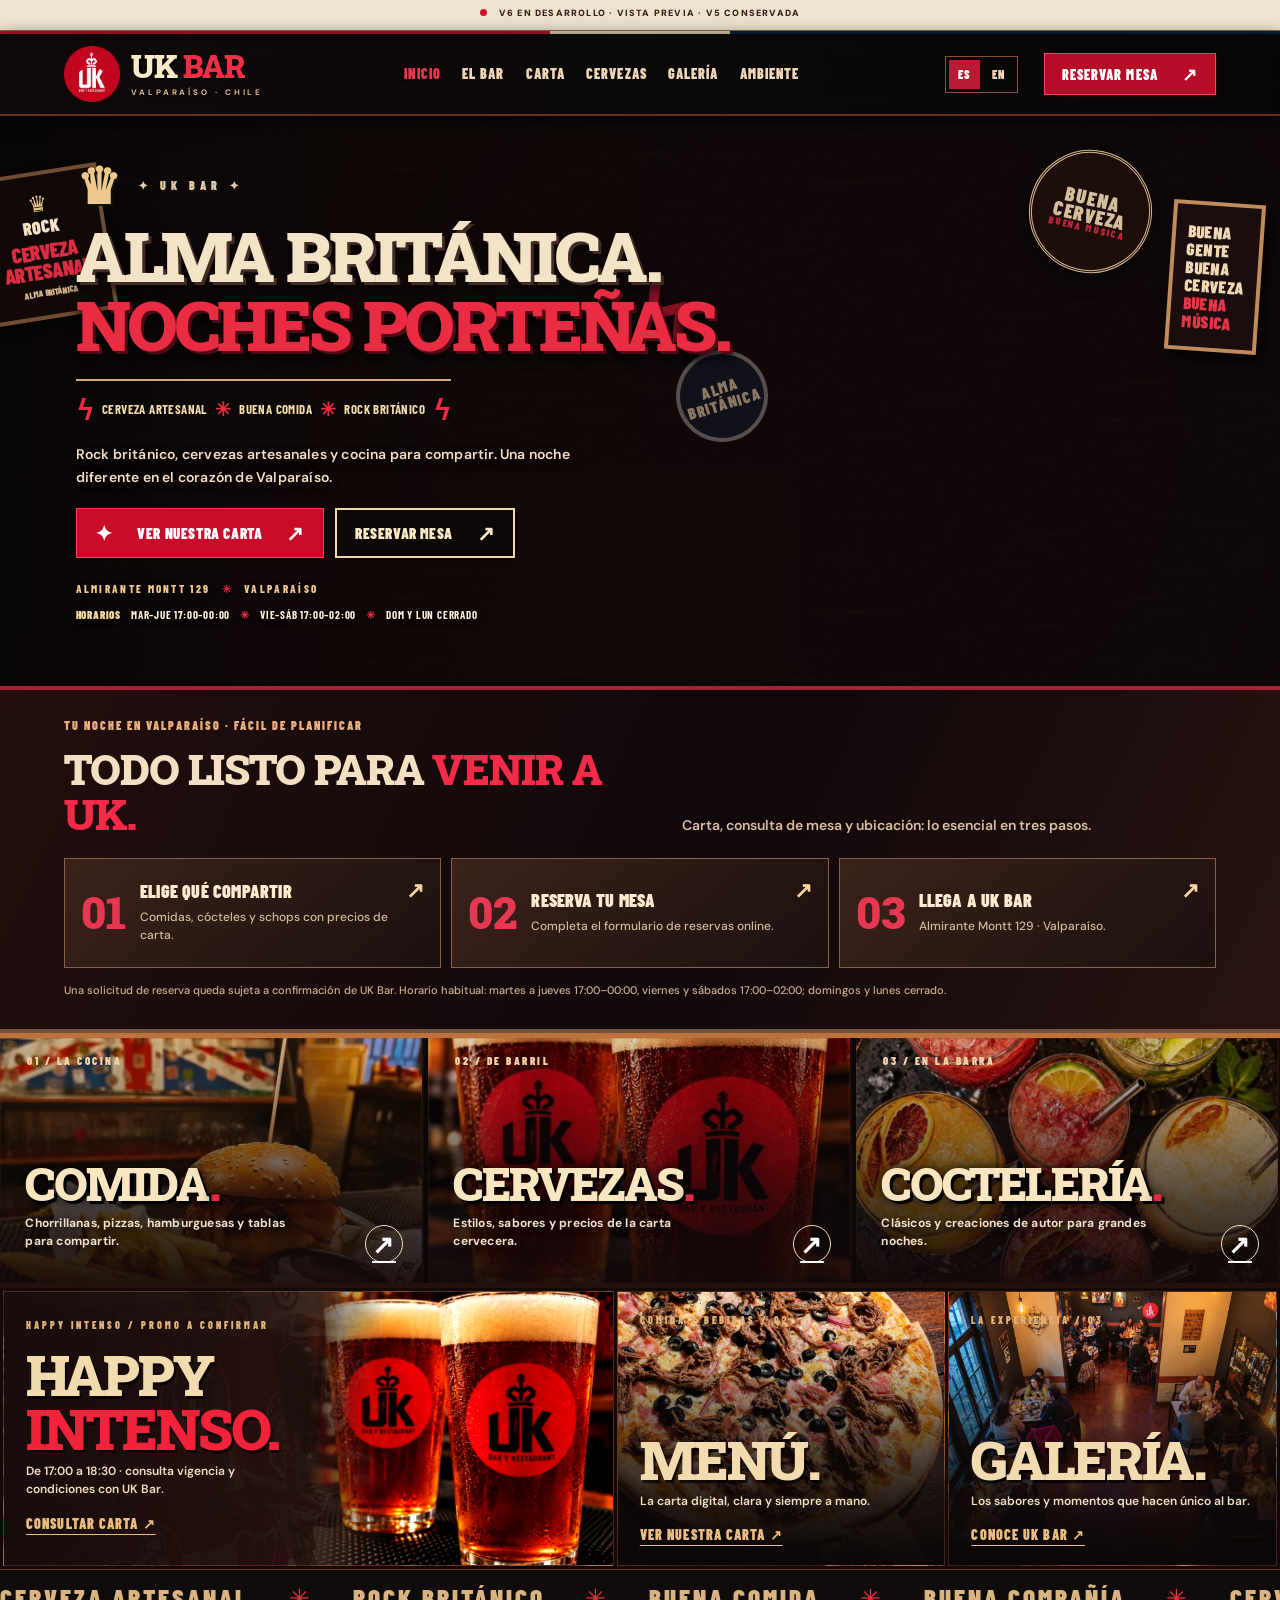
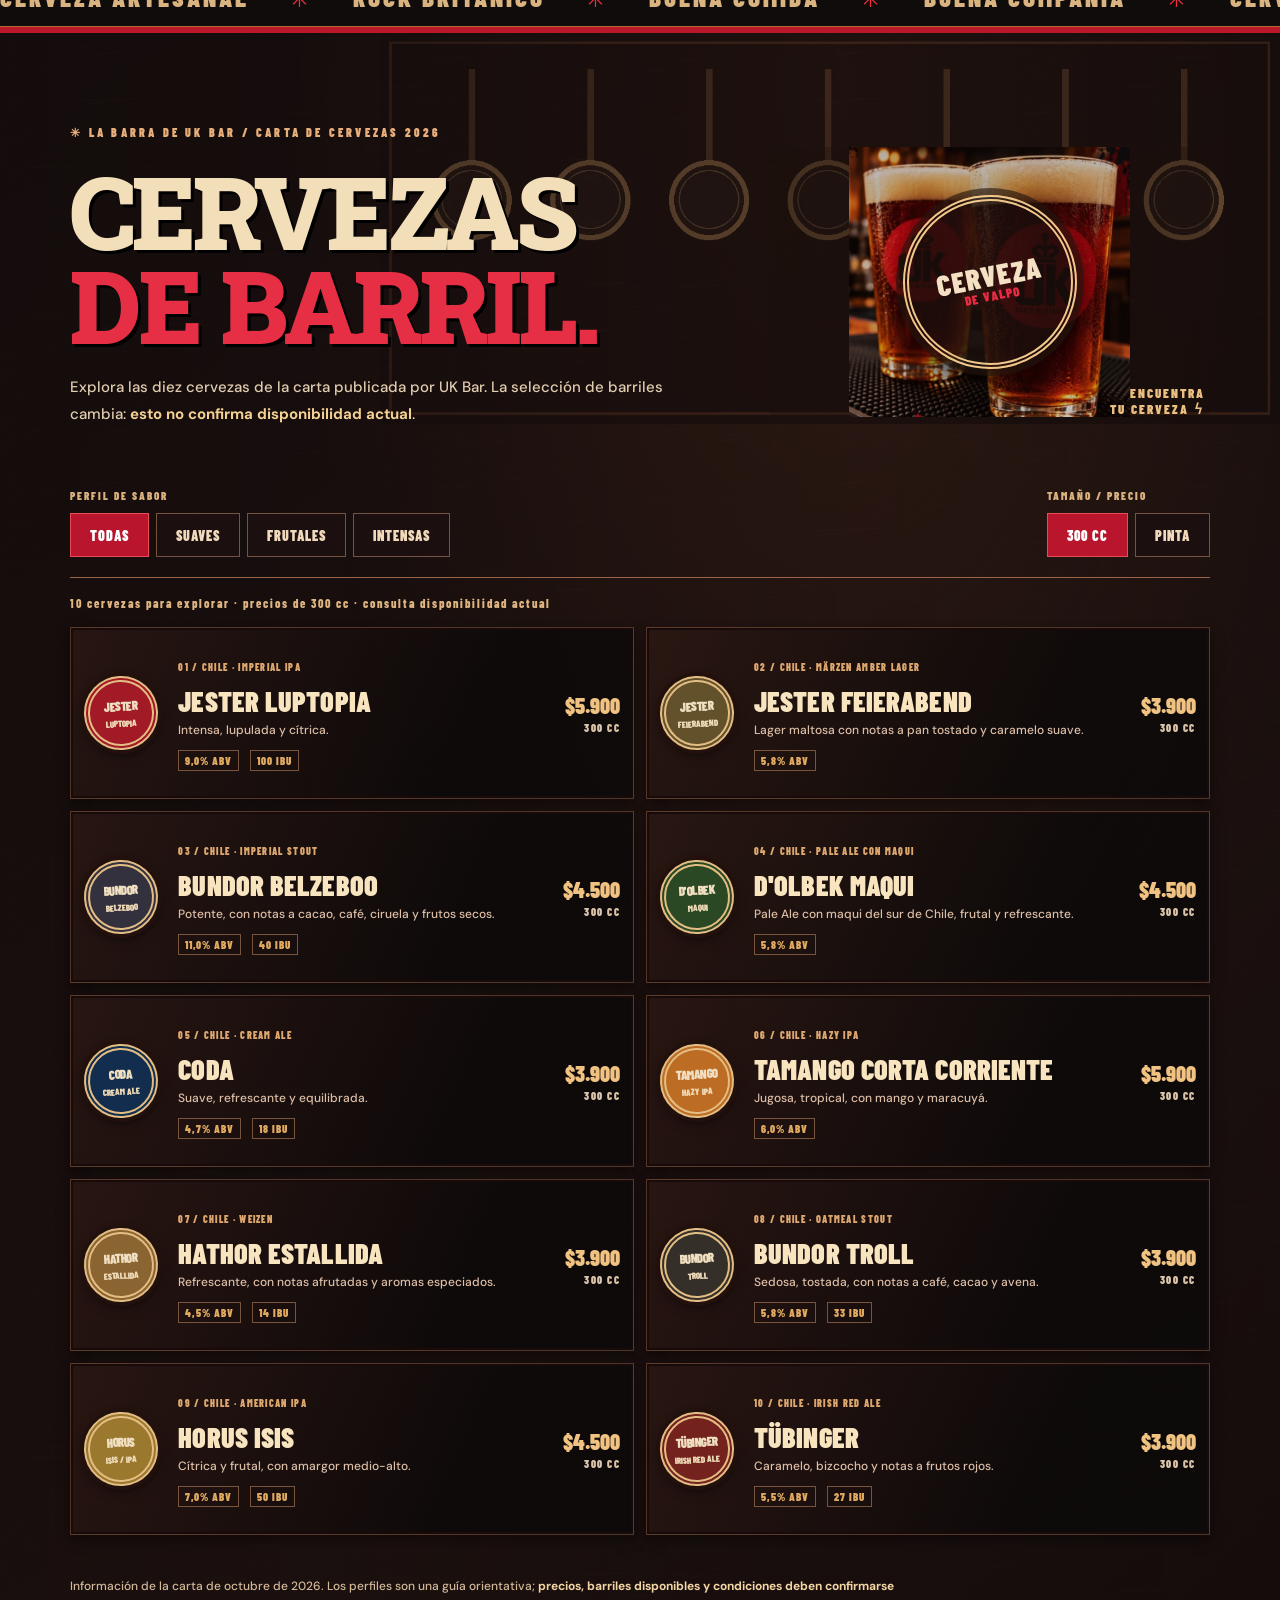
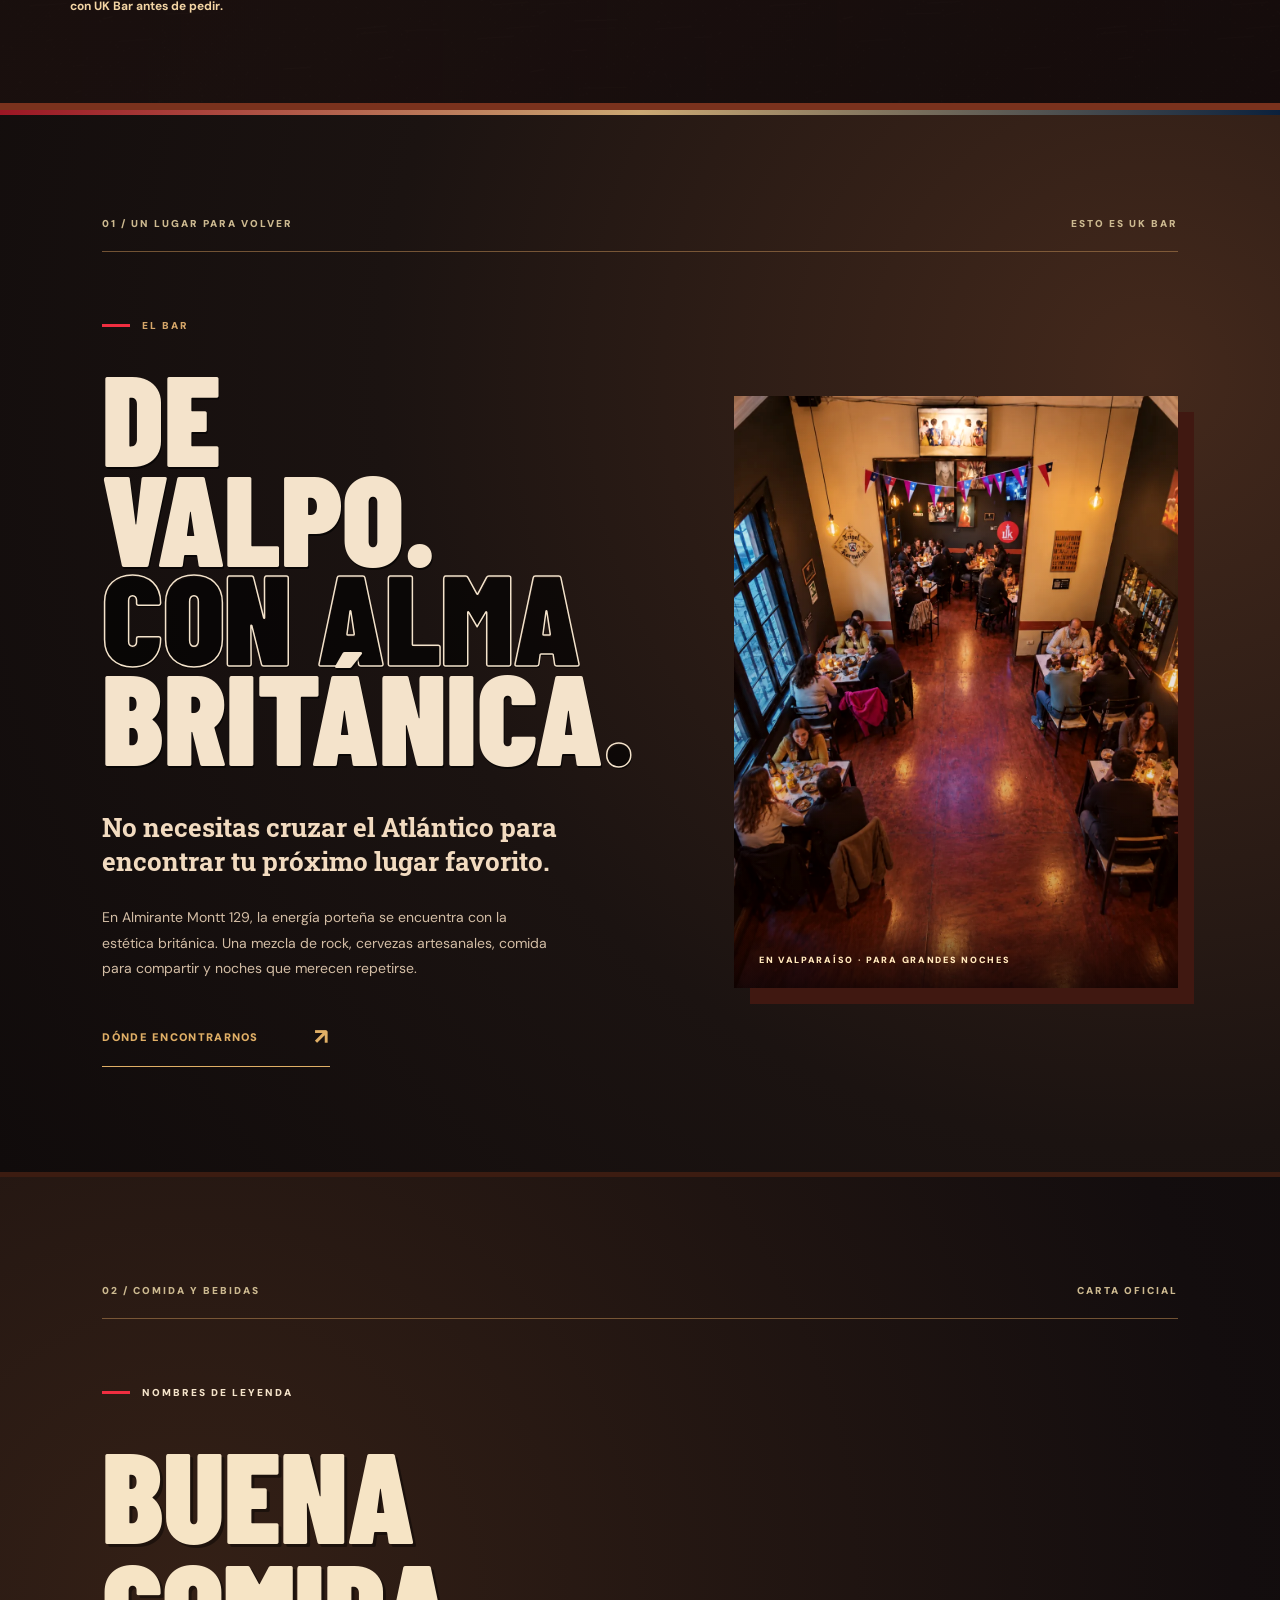
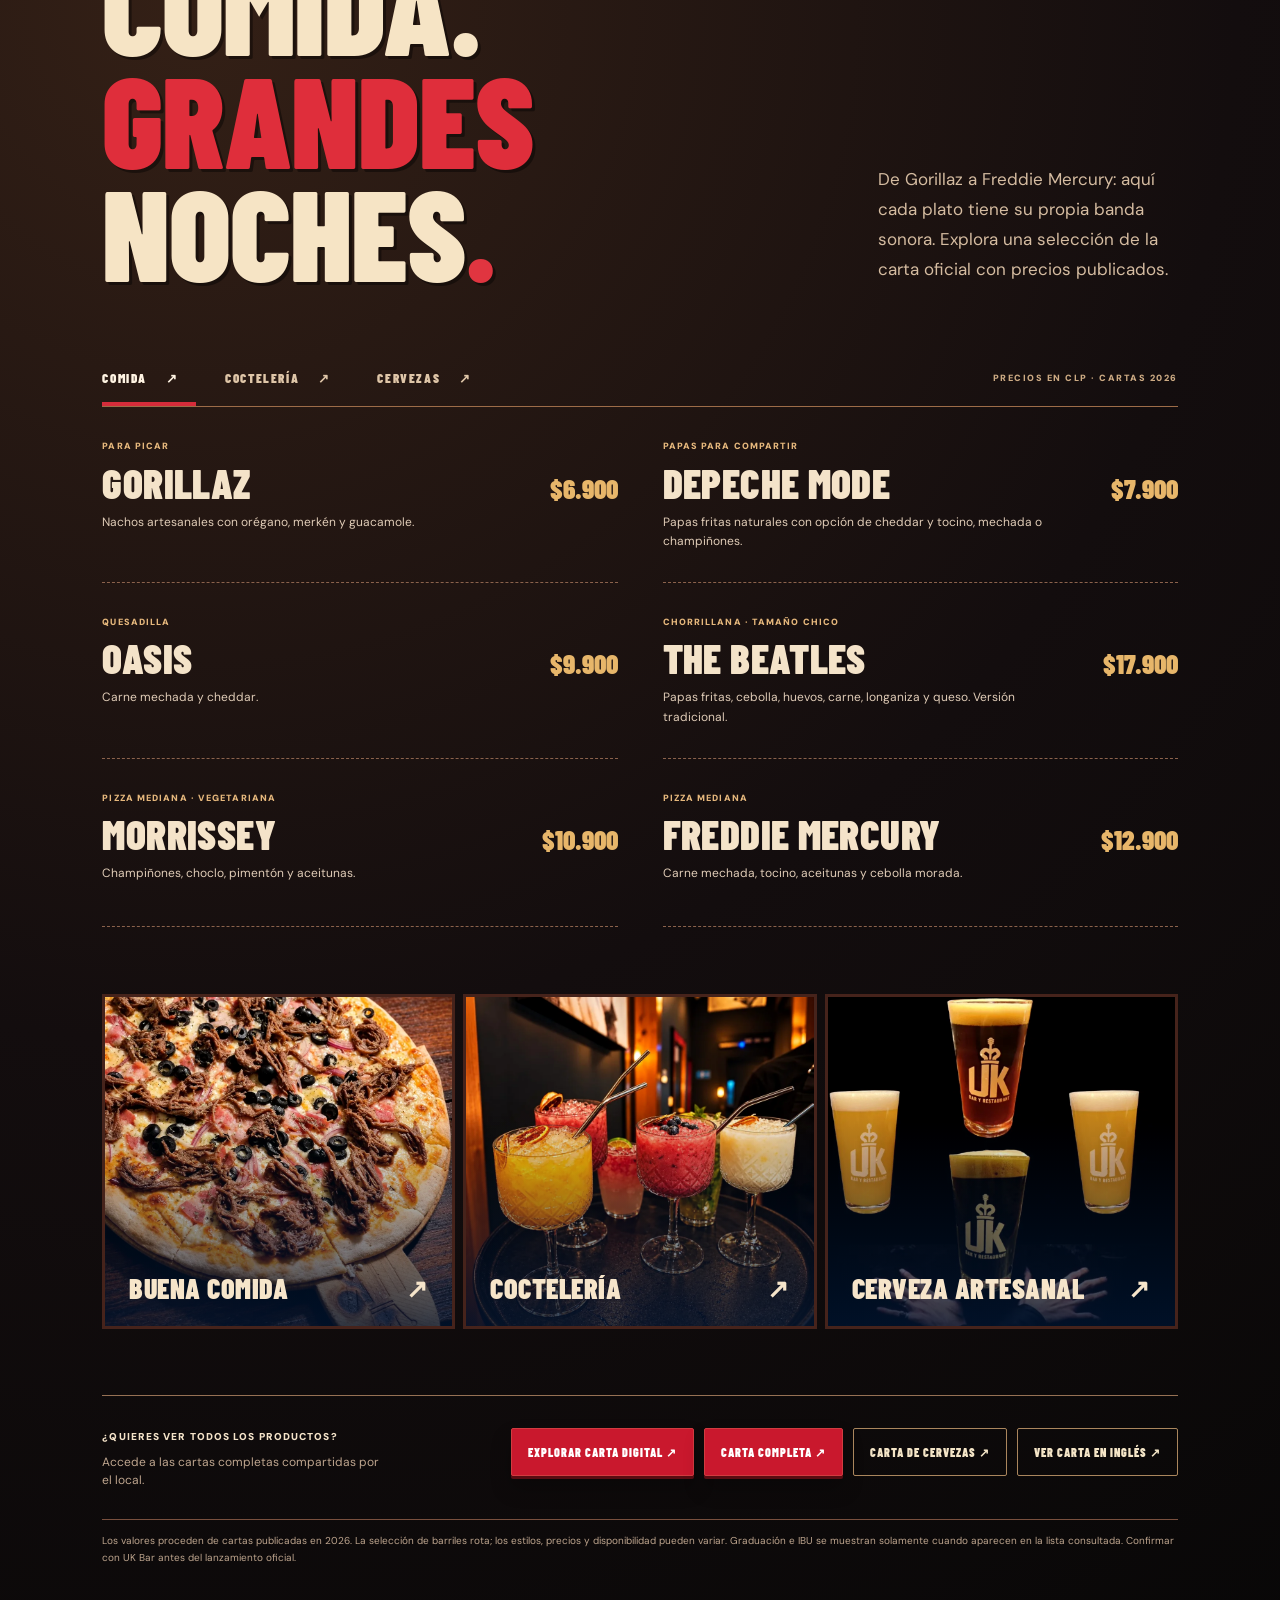
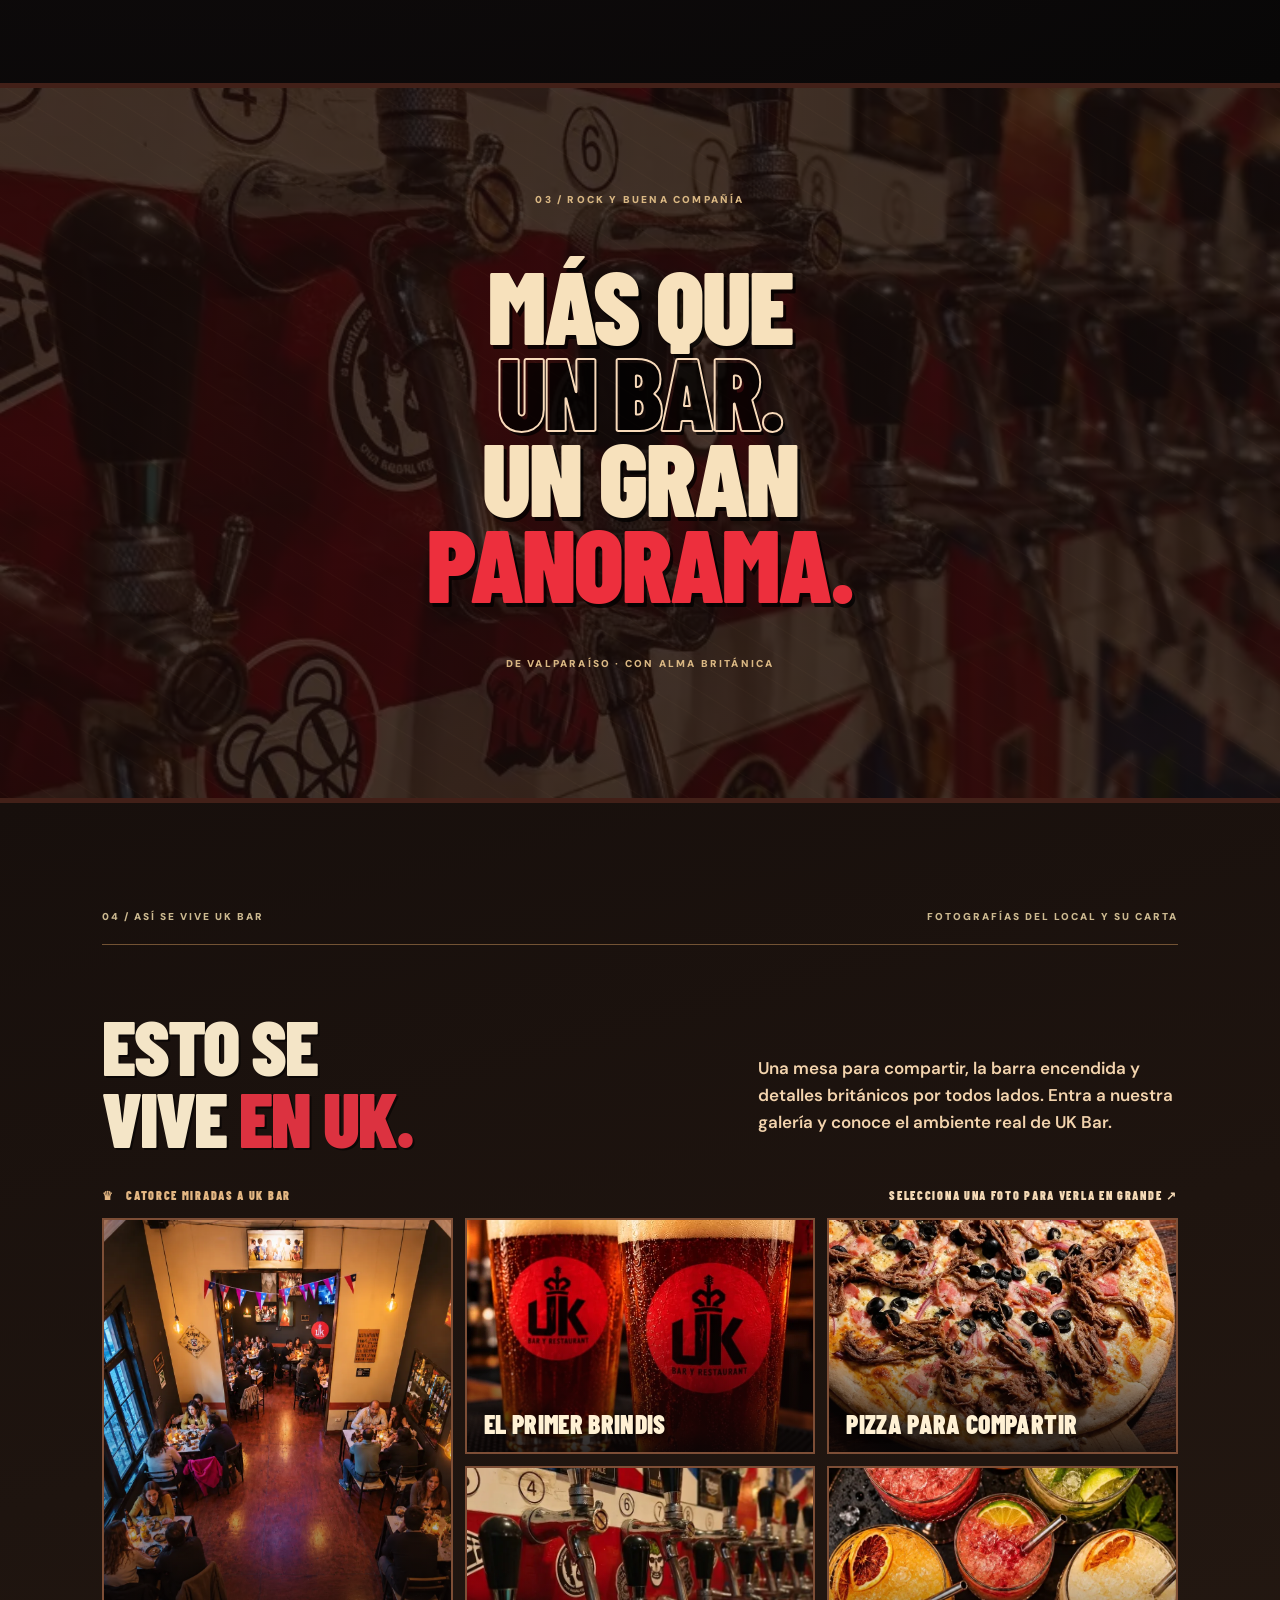
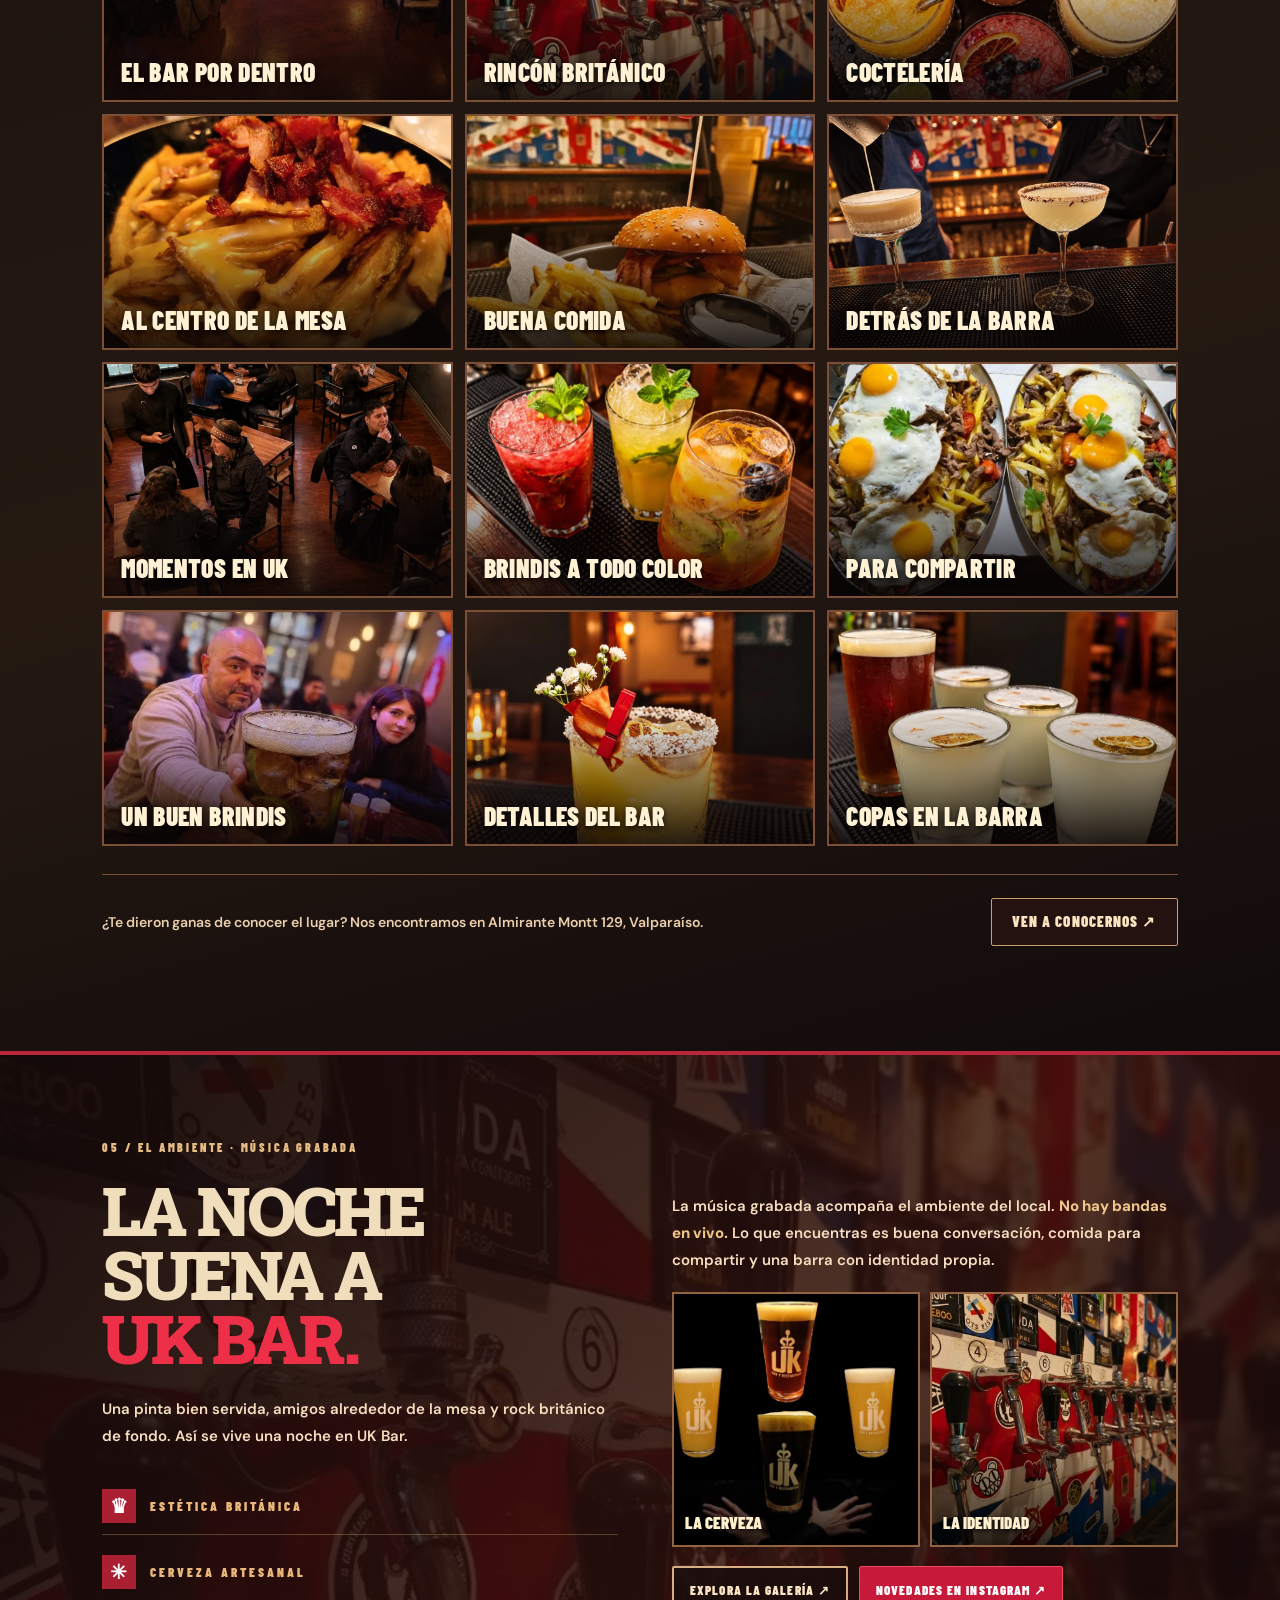
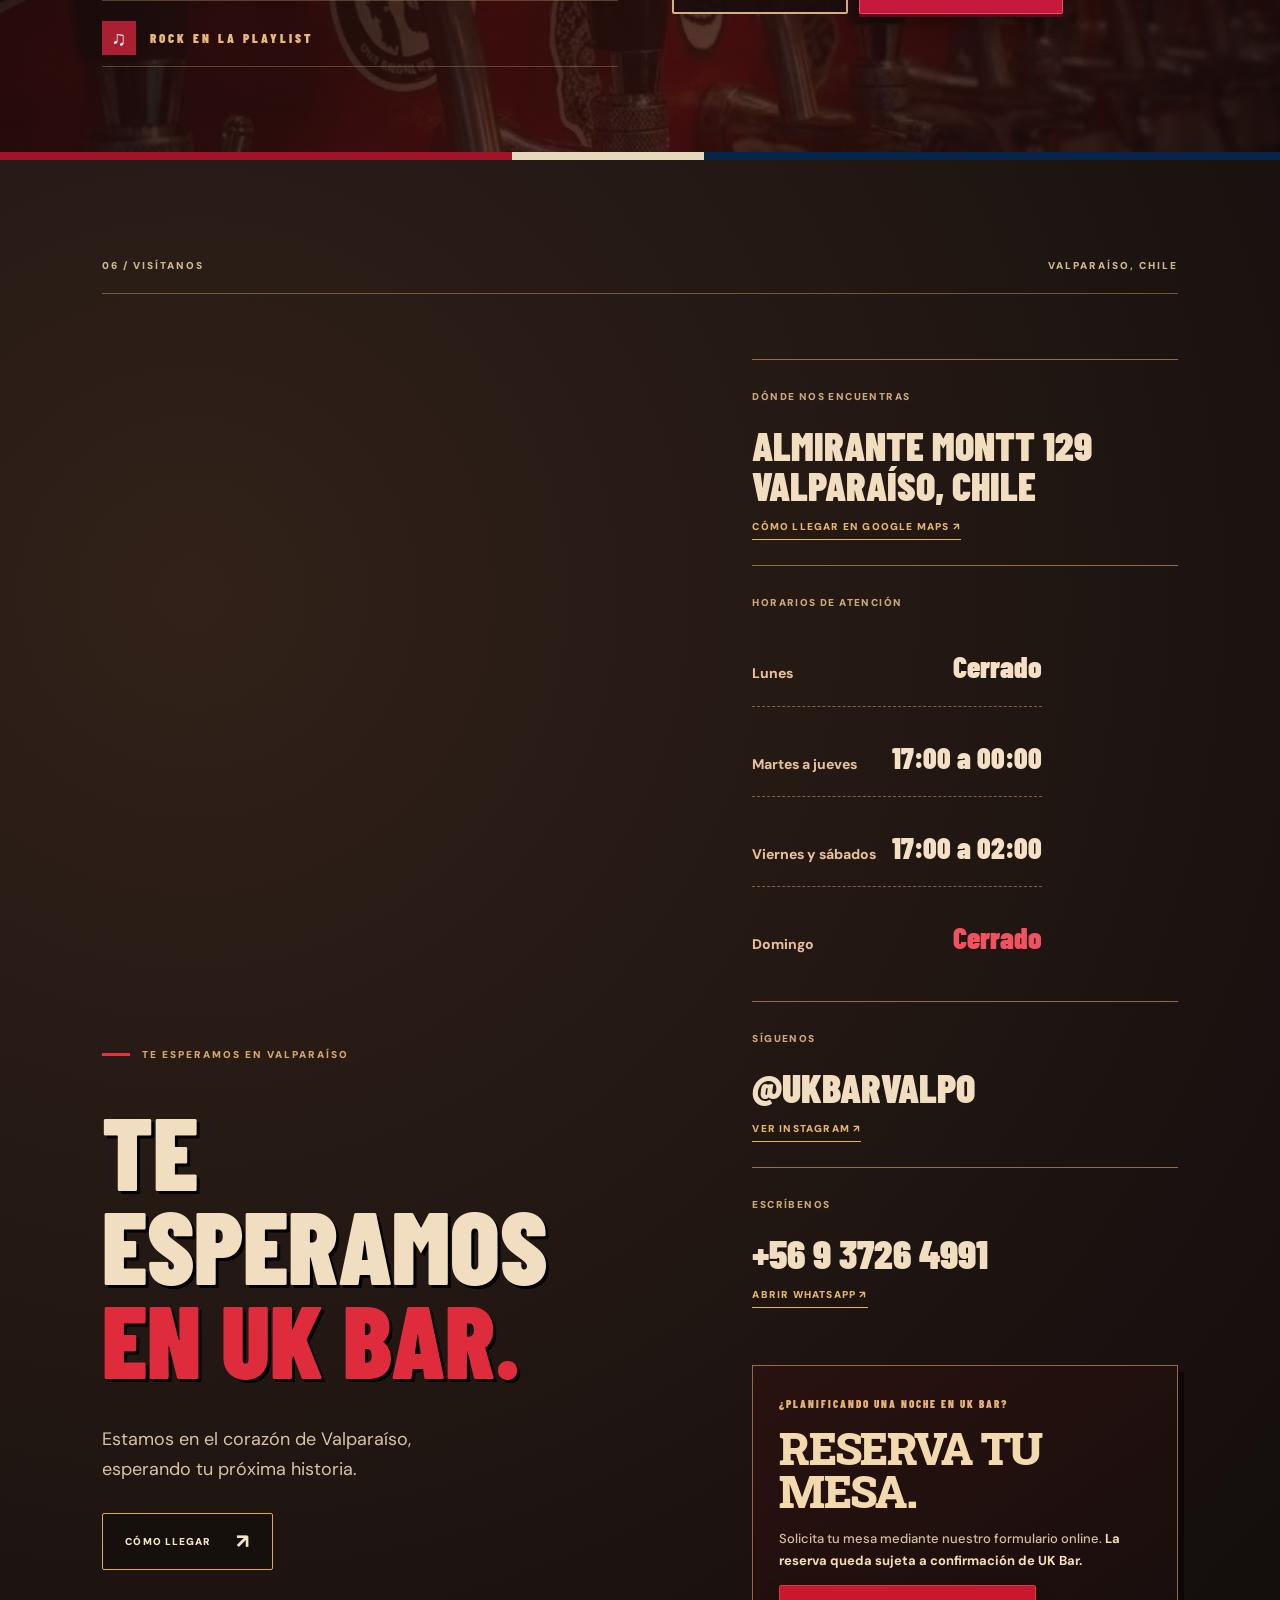
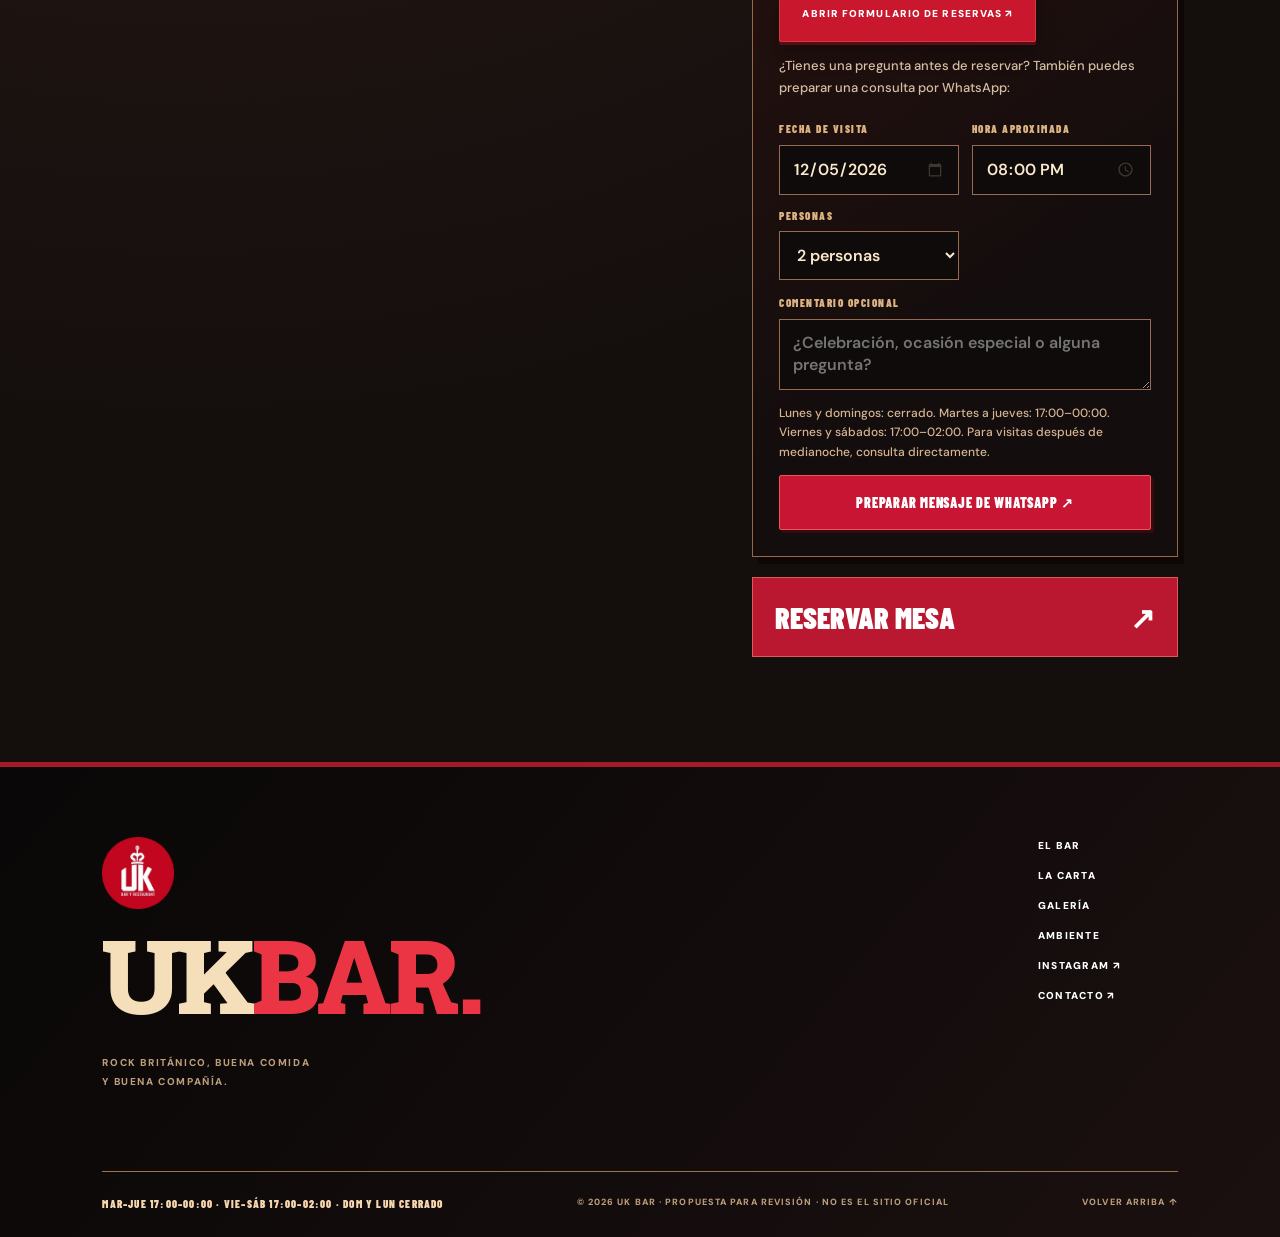
==== index.html @ 5ebed77d "Show all 10 beers from UK Bar official menu in ES and EN" ====
<!doctype html>
<html lang="es-CL">
<head>
  <meta charset="utf-8">
  <meta name="viewport" content="width=device-width,initial-scale=1">
  <meta name="theme-color" content="#120a0a">
  <meta name="robots" content="noindex,nofollow">
  <meta name="description" content="Descubre UK Bar Valparaíso. Cervezas artesanales, coctelería, pizzas y chorrillanas en Almirante Montt 129. Propuesta de nueva web para revisión.">
  <meta property="og:type" content="website">
  <link rel="canonical" href="https://loncodev.github.io/ukbar-preview-v6/">
  <link rel="alternate" hreflang="es-CL" href="https://loncodev.github.io/ukbar-preview-v6/">
  <link rel="alternate" hreflang="en" href="https://loncodev.github.io/ukbar-preview-v6/en/">
  <link rel="alternate" hreflang="x-default" href="https://loncodev.github.io/ukbar-preview-v6/">
  <meta name="color-scheme" content="dark light">
  <meta property="og:title" content="UK Bar · Alma británica, noches porteñas">
  <meta property="og:description" content="Propuesta de nueva experiencia digital para UK Bar, Valparaíso.">
  <meta property="og:image" content="https://loncodev.github.io/ukbar-preview-v6/assets/og-v6.jpg">
  <meta property="og:image:width" content="1200">
  <meta property="og:image:height" content="630">
  <meta name="twitter:card" content="summary_large_image">
  <title>UK Bar — Alma británica, noches porteñas | V6</title>
  <link rel="icon" href="assets/favicon.png" type="image/png">
  <link rel="preconnect" href="https://fonts.googleapis.com">
  <link rel="preconnect" href="https://fonts.gstatic.com" crossorigin>
  <link href="https://fonts.googleapis.com/css2?family=Barlow+Condensed:wght@500;600;700;800;900&family=DM+Sans:wght@400;500;600;700&family=Roboto+Slab:wght@500;600;700;800;900&display=swap" rel="stylesheet" media="print" onload="this.media=&quot;all&quot;"><noscript><link href="https://fonts.googleapis.com/css2?family=Barlow+Condensed:wght@500;600;700;800;900&family=DM+Sans:wght@400;500;600;700&family=Roboto+Slab:wght@500;600;700;800;900&display=swap" rel="stylesheet"></noscript>
  <link rel="preload" href="assets/hero-v6-mobile.webp" as="image" type="image/webp" media="(max-width: 620px)" fetchpriority="high">
  <link rel="preload" href="assets/hero-v6.webp" as="image" type="image/webp" media="(min-width: 621px)" fetchpriority="high">
  <link rel="stylesheet" href="ukbar.min.css?v=beer10oct2026">
  <script src="ukbar.min.js?v=gallery8" defer></script>
  <script type="application/ld+json" id="business-data">{
    "@context":"https://schema.org",
    "@type":"Restaurant",
    "name":"UK Bar & Restaurant",
    "url":"https://loncodev.github.io/ukbar-preview-v6/",
    "image":"https://loncodev.github.io/ukbar-preview-v6/assets/og-v6.jpg",
    "description":"Bar y restaurante de Valparaíso con cerveza artesanal, chorrillanas, pizzas, hamburguesas y música ambiental.",
    "address":{"@type":"PostalAddress","streetAddress":"Almirante Montt 129","addressLocality":"Valparaíso","addressCountry":"CL"},
    "hasMenu":"https://loncodev.github.io/ukbar-preview-v6/carta/",
    "sameAs":["https://www.instagram.com/ukbarvalpo/"],
    "openingHoursSpecification":[
      {"@type":"OpeningHoursSpecification","dayOfWeek":["Tuesday","Wednesday","Thursday"],"opens":"17:00","closes":"00:00"},
      {"@type":"OpeningHoursSpecification","dayOfWeek":["Friday","Saturday"],"opens":"17:00","closes":"02:00"}
    ]
  }</script>
</head>
<body>
  <a class="skip" href="#main">Saltar al contenido</a>
  <div class="proposal-banner"><span class="proposal-dot"></span> V6 EN DESARROLLO · VISTA PREVIA · V5 CONSERVADA</div>
  <div class="brand-stripe" aria-hidden="true"><span></span><span></span><span></span></div>
  <header class="site-header">
    <a class="brand" href="#inicio">
      <img src="assets/logo-ukbar.webp" width="58" height="58" alt="" />
      <span class="brand-wordmark">UK <em>BAR</em><small>VALPARAÍSO · CHILE</small></span>
    </a>
    <nav class="navigation" aria-label="Navegación principal">
      <a href="#inicio">INICIO</a>
      <a href="#elbar">EL BAR</a>
      <a href="carta/">CARTA</a>
      <a href="#tapwall">CERVEZAS</a>
      <a href="#galeria">GALERÍA</a>
      <a href="#ambiente">AMBIENTE</a>
    </nav>
    <nav class="language-nav" aria-label="Idioma"><span aria-current="page" lang="es">ES</span><a href="en/" hreflang="en" lang="en" aria-label="EN — View site in English">EN</a></nav>
    <a class="button button-small button-red header-action" href="https://docs.google.com/forms/d/e/1FAIpQLSf3SAMyted1qxLxRD5GVT5lrSHHYBTZ5Grac81x-aX2-lOyBA/viewform" target="_blank" rel="noopener noreferrer">RESERVAR MESA <span aria-hidden="true">↗</span></a>
    <button class="menu-toggle" aria-label="Abrir menú" aria-controls="mobile-menu" aria-expanded="false" type="button"><span></span><span></span><span></span></button>
  </header>
  <nav class="mobile-menu" id="mobile-menu" aria-label="Navegación móvil" hidden>
    <a href="#inicio">INICIO</a><a href="#elbar">EL BAR</a><a href="carta/">CARTA</a><a href="#tapwall">CERVEZAS</a><a href="#galeria">GALERÍA</a><a href="#ambiente">AMBIENTE</a><a href="#visitanos">VISÍTANOS</a>
    <a href="https://docs.google.com/forms/d/e/1FAIpQLSf3SAMyted1qxLxRD5GVT5lrSHHYBTZ5Grac81x-aX2-lOyBA/viewform" target="_blank" rel="noopener noreferrer">RESERVAR MESA ↗</a>
    <a href="en/" hreflang="en" lang="en">ENGLISH VERSION / EN ↗</a>
  </nav>

  <main id="main">
    <section class="hero pub-hero v5-hero v6-hero" id="inicio" aria-labelledby="hero-title">
      <picture class="v6-hero-picture"><source media="(max-width: 620px)" type="image/webp" srcset="assets/hero-v6-mobile.webp"><img class="v6-hero-bg" src="assets/hero-v6.webp" width="1680" height="840" alt="" decoding="async" fetchpriority="high"></picture>
      <div class="v6-halftone" aria-hidden="true"></div>
      <div class="v6-pub-poster v6-poster-left" aria-hidden="true"><span>ROCK</span><b>CERVEZA<br>ARTESANAL</b><i>ALMA BRITÁNICA</i></div>
      <div class="v6-hero-content">
        <div class="v6-crown" aria-hidden="true">♛<span>✦ UK BAR ✦</span></div>
        <h1 id="hero-title"><span class="v6-cream">ALMA BRITÁNICA.</span><span class="v6-red">NOCHES PORTEÑAS.</span></h1>
        <div class="v6-energy-line"><span aria-hidden="true">ϟ</span><strong>CERVEZA ARTESANAL</strong><b>✳</b><strong>BUENA COMIDA</strong><b>✳</b><strong>ROCK BRITÁNICO</strong><span aria-hidden="true">ϟ</span></div>
        <p class="v6-intro">Rock británico, cervezas artesanales y cocina para compartir. Una noche diferente en el corazón de Valparaíso.</p>
        <div class="hero-actions">
          <a class="button button-red" href="carta/"><span aria-hidden="true">✦</span> VER NUESTRA CARTA <span aria-hidden="true">↗</span></a>
          <a class="button pub-outline" href="https://docs.google.com/forms/d/e/1FAIpQLSf3SAMyted1qxLxRD5GVT5lrSHHYBTZ5Grac81x-aX2-lOyBA/viewform" target="_blank" rel="noopener noreferrer">RESERVAR MESA <span aria-hidden="true">↗</span></a>
        </div>
        <div class="v6-hero-location">ALMIRANTE MONTT 129 <span>✳</span> VALPARAÍSO</div>
        <div class="v6-hero-hours"><span>HORARIOS</span><strong>MAR–JUE 17:00–00:00</strong><b>✳</b><strong>VIE–SÁB 17:00–02:00</strong><b>✳</b><strong>DOM Y LUN CERRADO</strong></div>
      </div>
      <div class="v6-hero-art" aria-hidden="true">
        <div class="v6-art-stamp">BUENA<br>CERVEZA<br><small>BUENA MÚSICA</small></div>
        <div class="v6-roundel">ALMA<br>BRITÁNICA</div>
        <div class="v6-side-sign">BUENA<br>GENTE<br>BUENA<br>CERVEZA<br><em>BUENA<br>MÚSICA</em></div>
        <div class="v6-lightning">ϟ</div>
      </div>
    </section>
    <section class="uk-visit-steps" id="planifica" aria-labelledby="uk-visit-steps-title">
      <div class="uk-visit-steps-head"><span class="uk-visit-steps-eyebrow">TU NOCHE EN VALPARAÍSO · FÁCIL DE PLANIFICAR</span><h2 id="uk-visit-steps-title">TODO LISTO PARA <em>VENIR A UK.</em></h2><p>Carta, consulta de mesa y ubicación: lo esencial en tres pasos.</p></div>
      <div class="uk-visit-step-grid">
        <a class="uk-visit-step" href="carta/">
          <span class="uk-visit-step-no">01</span><span class="uk-visit-step-copy"><strong>ELIGE QUÉ COMPARTIR</strong><small>Comidas, cócteles y schops con precios de carta.</small></span><span class="uk-visit-step-arrow" aria-hidden="true">↗</span></a>
        <a class="uk-visit-step" href="https://docs.google.com/forms/d/e/1FAIpQLSf3SAMyted1qxLxRD5GVT5lrSHHYBTZ5Grac81x-aX2-lOyBA/viewform" target="_blank" rel="noopener noreferrer">
          <span class="uk-visit-step-no">02</span><span class="uk-visit-step-copy"><strong>RESERVA TU MESA</strong><small>Completa el formulario de reservas online.</small></span><span class="uk-visit-step-arrow" aria-hidden="true">↗</span></a>
        <a class="uk-visit-step" href="https://www.google.com/maps/search/?api=1&amp;query=UK+Bar+Almirante+Montt+129+Valparaiso" target="_blank" rel="noopener noreferrer">
          <span class="uk-visit-step-no">03</span><span class="uk-visit-step-copy"><strong>LLEGA A UK BAR</strong><small>Almirante Montt 129 · Valparaíso.</small></span><span class="uk-visit-step-arrow" aria-hidden="true">↗</span></a>
      </div>
      <p class="uk-visit-step-note">Una solicitud de reserva queda sujeta a confirmación de UK Bar. Horario habitual: martes a jueves 17:00–00:00, viernes y sábados 17:00–02:00; domingos y lunes cerrado.</p>
    </section>
    <section class="pub-features v5-features" aria-label="Explora UK Bar">
      <a class="pub-feature pub-feature-food" href="#carta" data-target-tab="comida"><span class="pub-feature-caption">01 / LA COCINA</span><h2>COMIDA<span>.</span></h2><p>Chorrillanas, pizzas, hamburguesas y tablas para compartir.</p><span class="pub-feature-link" aria-hidden="true">↗</span></a>
      <a class="pub-feature pub-feature-beer" href="#tapwall"><span class="pub-feature-caption">02 / DE BARRIL</span><h2>CERVEZAS<span>.</span></h2><p>Estilos, sabores y precios de la carta cervecera.</p><span class="pub-feature-link" aria-hidden="true">↗</span></a>
      <a class="pub-feature pub-feature-drinks" href="#carta" data-target-tab="cocteles"><span class="pub-feature-caption">03 / EN LA BARRA</span><h2>COCTELERÍA<span>.</span></h2><p>Clásicos y creaciones de autor para grandes noches.</p><span class="pub-feature-link" aria-hidden="true">↗</span></a>
    </section>
    <section class="v5-quick-links" aria-label="Novedades y enlaces principales">
      <a class="v5-quick v5-happy" href="#tapwall">
        <div><span class="v5-mini">HAPPY INTENSO / PROMO A CONFIRMAR</span><h2><span>HAPPY</span><br><em>INTENSO.</em></h2><p>De 17:00 a 18:30 · consulta vigencia y condiciones con UK Bar.</p><strong>CONSULTAR CARTA ↗</strong></div>
        <img src="assets/shops-pair.webp" width="660" height="635" alt="Dos schop en vasos con el logo original UK Bar" loading="lazy">
      </a>
      <a class="v5-quick v5-quick-menu" href="carta/"><span class="v5-mini">COMIDA Y BEBIDAS / 02</span><h2>MENÚ.</h2><p>La carta digital, clara y siempre a mano.</p><strong>VER NUESTRA CARTA ↗</strong></a>
      <a class="v5-quick v5-quick-gallery" href="#galeria"><span class="v5-mini">LA EXPERIENCIA / 03</span><h2>GALERÍA.</h2><p>Los sabores y momentos que hacen único al bar.</p><strong>CONOCE UK BAR ↗</strong></a>
    </section>
    <div class="marquee" aria-hidden="true">
      <div class="marquee-track" aria-hidden="true">CERVEZA ARTESANAL <b>✳</b> ROCK BRITÁNICO <b>✳</b> BUENA COMIDA <b>✳</b> BUENA COMPAÑÍA <b>✳</b> CERVEZA ARTESANAL <b>✳</b> ROCK BRITÁNICO <b>✳</b> BUENA COMIDA <b>✳</b> BUENA COMPAÑÍA <b>✳</b></div>
    </div>

    <section id="tapwall" class="v6-taproom" aria-labelledby="tapwall-title">
      <div class="v6-taproom-head">
        <div><span class="v6-kicker">✳ LA BARRA DE UK BAR / CARTA DE CERVEZAS 2026</span>
          <h2 id="tapwall-title">CERVEZAS<br><em>DE BARRIL.</em></h2>
          <p>Explora las diez cervezas de la carta publicada por UK Bar. La selección de barriles cambia: <strong>esto no confirma disponibilidad actual</strong>.</p>
        </div>
        <div class="v6-taproom-visual" aria-hidden="true"><span class="v6-taproom-ring">CERVEZA<br><small>DE VALPO</small></span><span class="v6-taproom-small">ENCUENTRA<br>TU CERVEZA ϟ</span></div>
      </div>
      <div class="v6-taproom-controls">
        <div class="v6-control-group"><span id="v6-beer-profile-label">PERFIL DE SABOR</span>
          <div class="v6-control-options" role="group" aria-labelledby="v6-beer-profile-label">
            <button type="button" class="v6-filter is-selected" data-beer-filter="all" aria-pressed="true">TODAS</button>
            <button type="button" class="v6-filter" data-beer-filter="suave" aria-pressed="false">SUAVES</button>
            <button type="button" class="v6-filter" data-beer-filter="frutal" aria-pressed="false">FRUTALES</button>
            <button type="button" class="v6-filter" data-beer-filter="intensa" aria-pressed="false">INTENSAS</button>
          </div>
        </div>
        <div class="v6-control-group"><span id="v6-beer-size-label">TAMAÑO / PRECIO</span>
          <div class="v6-control-options v6-size-options" role="group" aria-labelledby="v6-beer-size-label">
            <button type="button" class="v6-size is-selected" data-beer-size="300" aria-pressed="true">300 CC</button>
            <button type="button" class="v6-size" data-beer-size="pint" aria-pressed="false">PINTA</button>
          </div>
        </div>
      </div>
      <p id="v6-beer-status" class="v6-beer-status" aria-live="polite" aria-atomic="true">10 cervezas para explorar · precios de 300 cc</p>
      <div class="v6-tap-list">
        <article class="v6-tap" data-profile="intensa" data-price-300="5900" data-price-pint="6900">
          <div class="v6-tap-badge v6-badge-jester" aria-hidden="true"><span>JESTER</span><small>LUPTOPIA</small></div>
          <div class="v6-tap-meta"><span>01 / CHILE · IMPERIAL IPA</span><h3>JESTER LUPTOPIA</h3><p>Intensa, lupulada y cítrica.</p><div class="v6-tap-figures"><span>9,0% ABV</span><span>100 IBU</span></div></div>
          <div class="v6-tap-price"><strong class="v6-tap-amount">$5.900</strong><small class="v6-tap-volume">300 CC</small></div>
        </article>
        <article class="v6-tap" data-profile="suave" data-price-300="3900" data-price-pint="4900">
          <div class="v6-tap-badge v6-badge-feierabend" aria-hidden="true"><span>JESTER</span><small>FEIERABEND</small></div>
          <div class="v6-tap-meta"><span>02 / CHILE · MÄRZEN AMBER LAGER</span><h3>JESTER FEIERABEND</h3><p>Lager maltosa con notas a pan tostado y caramelo suave.</p><div class="v6-tap-figures"><span>5,8% ABV</span></div></div>
          <div class="v6-tap-price"><strong class="v6-tap-amount">$3.900</strong><small class="v6-tap-volume">300 CC</small></div>
        </article>
        <article class="v6-tap" data-profile="intensa" data-price-300="4500" data-price-pint="5500">
          <div class="v6-tap-badge v6-badge-belzeboo" aria-hidden="true"><span>BUNDOR</span><small>BELZEBOO</small></div>
          <div class="v6-tap-meta"><span>03 / CHILE · IMPERIAL STOUT</span><h3>BUNDOR BELZEBOO</h3><p>Potente, con notas a cacao, café, ciruela y frutos secos.</p><div class="v6-tap-figures"><span>11,0% ABV</span><span>40 IBU</span></div></div>
          <div class="v6-tap-price"><strong class="v6-tap-amount">$4.500</strong><small class="v6-tap-volume">300 CC</small></div>
        </article>
        <article class="v6-tap" data-profile="frutal" data-price-300="4500" data-price-pint="5500">
          <div class="v6-tap-badge v6-badge-dolbek" aria-hidden="true"><span>D&#x27;OLBEK</span><small>MAQUI</small></div>
          <div class="v6-tap-meta"><span>04 / CHILE · PALE ALE CON MAQUI</span><h3>D&#x27;OLBEK MAQUI</h3><p>Pale Ale con maqui del sur de Chile, frutal y refrescante.</p><div class="v6-tap-figures"><span>5,8% ABV</span></div></div>
          <div class="v6-tap-price"><strong class="v6-tap-amount">$4.500</strong><small class="v6-tap-volume">300 CC</small></div>
        </article>
        <article class="v6-tap" data-profile="suave" data-price-300="3900" data-price-pint="4900">
          <div class="v6-tap-badge v6-badge-coda" aria-hidden="true"><span>CODA</span><small>CREAM ALE</small></div>
          <div class="v6-tap-meta"><span>05 / CHILE · CREAM ALE</span><h3>CODA</h3><p>Suave, refrescante y equilibrada.</p><div class="v6-tap-figures"><span>4,7% ABV</span><span>18 IBU</span></div></div>
          <div class="v6-tap-price"><strong class="v6-tap-amount">$3.900</strong><small class="v6-tap-volume">300 CC</small></div>
        </article>
        <article class="v6-tap" data-profile="frutal intensa" data-price-300="5900" data-price-pint="6900">
          <div class="v6-tap-badge v6-badge-tamango" aria-hidden="true"><span>TAMANGO</span><small>HAZY IPA</small></div>
          <div class="v6-tap-meta"><span>06 / CHILE · HAZY IPA</span><h3>TAMANGO CORTA CORRIENTE</h3><p>Jugosa, tropical, con mango y maracuyá.</p><div class="v6-tap-figures"><span>6,0% ABV</span></div></div>
          <div class="v6-tap-price"><strong class="v6-tap-amount">$5.900</strong><small class="v6-tap-volume">300 CC</small></div>
        </article>
        <article class="v6-tap" data-profile="suave frutal" data-price-300="3900" data-price-pint="4900">
          <div class="v6-tap-badge v6-badge-estallida" aria-hidden="true"><span>HATHOR</span><small>ESTALLIDA</small></div>
          <div class="v6-tap-meta"><span>07 / CHILE · WEIZEN</span><h3>HATHOR ESTALLIDA</h3><p>Refrescante, con notas afrutadas y aromas especiados.</p><div class="v6-tap-figures"><span>4,5% ABV</span><span>14 IBU</span></div></div>
          <div class="v6-tap-price"><strong class="v6-tap-amount">$3.900</strong><small class="v6-tap-volume">300 CC</small></div>
        </article>
        <article class="v6-tap" data-profile="intensa" data-price-300="3900" data-price-pint="4900">
          <div class="v6-tap-badge v6-badge-troll" aria-hidden="true"><span>BUNDOR</span><small>TROLL</small></div>
          <div class="v6-tap-meta"><span>08 / CHILE · OATMEAL STOUT</span><h3>BUNDOR TROLL</h3><p>Sedosa, tostada, con notas a café, cacao y avena.</p><div class="v6-tap-figures"><span>5,8% ABV</span><span>33 IBU</span></div></div>
          <div class="v6-tap-price"><strong class="v6-tap-amount">$3.900</strong><small class="v6-tap-volume">300 CC</small></div>
        </article>
        <article class="v6-tap" data-profile="frutal intensa" data-price-300="4500" data-price-pint="5500">
          <div class="v6-tap-badge v6-badge-horus" aria-hidden="true"><span>HORUS</span><small>ISIS / IPA</small></div>
          <div class="v6-tap-meta"><span>09 / CHILE · AMERICAN IPA</span><h3>HORUS ISIS</h3><p>Cítrica y frutal, con amargor medio-alto.</p><div class="v6-tap-figures"><span>7,0% ABV</span><span>50 IBU</span></div></div>
          <div class="v6-tap-price"><strong class="v6-tap-amount">$4.500</strong><small class="v6-tap-volume">300 CC</small></div>
        </article>
        <article class="v6-tap" data-profile="suave" data-price-300="3900" data-price-pint="4900">
          <div class="v6-tap-badge v6-badge-tubinger" aria-hidden="true"><span>TÜBINGER</span><small>IRISH RED ALE</small></div>
          <div class="v6-tap-meta"><span>10 / CHILE · IRISH RED ALE</span><h3>TÜBINGER</h3><p>Caramelo, bizcocho y notas a frutos rojos.</p><div class="v6-tap-figures"><span>5,5% ABV</span><span>27 IBU</span></div></div>
          <div class="v6-tap-price"><strong class="v6-tap-amount">$3.900</strong><small class="v6-tap-volume">300 CC</small></div>
        </article>
      </div>
      <div class="v6-taproom-foot"><p>Información de la carta de octubre de 2026. Los perfiles son una guía orientativa; <strong>precios, barriles disponibles y condiciones deben confirmarse con UK Bar antes de pedir.</strong></p></div>
    </section>

    <section id="elbar" class="about section-padding" aria-labelledby="about-title">
      <div class="section-index"><span>01 / UN LUGAR PARA VOLVER</span><span>ESTO ES UK BAR</span></div>
      <div class="about-grid">
        <div class="about-copy">
          <span class="eyebrow navy-eyebrow"><span class="eyebrow-line"></span> EL BAR</span>
          <h2 id="about-title">DE<br>VALPO.<br><span>CON ALMA</span><br>BRITÁNICA<span class="red-dot">.</span></h2>
          <p class="about-lead">No necesitas cruzar el Atlántico para encontrar tu próximo lugar favorito.</p>
          <p>En Almirante Montt 129, la energía porteña se encuentra con la estética británica. Una mezcla de rock, cervezas artesanales, comida para compartir y noches que merecen repetirse.</p>
          <a class="text-link" href="https://www.google.com/maps/search/?api=1&query=UK+Bar+Almirante+Montt+129+Valparaiso" target="_blank" rel="noopener noreferrer">DÓNDE ENCONTRARNOS <span aria-hidden="true">↗</span></a>
        </div>
        <div class="about-image">
          <img src="assets/bar-interior-ambiente-20261028.webp" loading="lazy" alt="Interior de UK Bar con mesas ocupadas y ambiente cálido" width="1086" height="1448">
          <div class="photo-index">EN VALPARAÍSO · PARA GRANDES NOCHES</div>
        </div>
      </div>
    </section>

    <span id="cervezas" class="anchor-sentinel" aria-hidden="true"></span>
    <section class="menu-section section-padding" id="carta" aria-labelledby="menu-title">
      <div class="section-index"><span>02 / COMIDA Y BEBIDAS</span><span>CARTA OFICIAL</span></div>
      <div class="menu-intro">
        <div><span class="eyebrow"><span class="eyebrow-line"></span> NOMBRES DE LEYENDA</span><h2 id="menu-title">BUENA<br>COMIDA. <em>GRANDES</em><br>NOCHES<span>.</span></h2></div>
        <p>De Gorillaz a Freddie Mercury: aquí cada plato tiene su propia banda sonora. Explora una selección de la carta oficial con precios publicados.</p>
      </div>
      <div class="menu-toolbar">
        <div class="category-tabs" role="tablist" aria-label="Categorías de la carta">
          <button type="button" class="category-tab is-active" role="tab" id="tab-comida" aria-controls="panel-menu" aria-selected="true" data-category="comida">COMIDA <span>↗</span></button>
          <button type="button" class="category-tab" role="tab" id="tab-cocteles" aria-controls="panel-menu" aria-selected="false" data-category="cocteles" tabindex="-1">COCTELERÍA <span>↗</span></button>
          <button type="button" class="category-tab" role="tab" id="tab-cervezas" aria-controls="panel-menu" aria-selected="false" data-category="cervezas" tabindex="-1">CERVEZAS <span>↗</span></button>
        </div>
        <div class="menu-label">PRECIOS EN CLP · CARTAS 2026</div>
      </div>
      <div class="menu-grid" id="panel-menu" role="tabpanel" aria-labelledby="tab-comida" tabindex="0">
        <article class="menu-item" data-category="comida"><div class="item-label">PARA PICAR</div><div class="item-title"><h3>GORILLAZ</h3><strong>$6.900</strong></div><p>Nachos artesanales con orégano, merkén y guacamole.</p></article>
        <article class="menu-item" data-category="comida"><div class="item-label">PAPAS PARA COMPARTIR</div><div class="item-title"><h3>DEPECHE MODE</h3><strong>$7.900</strong></div><p>Papas fritas naturales con opción de cheddar y tocino, mechada o champiñones.</p></article>
        <article class="menu-item" data-category="comida"><div class="item-label">QUESADILLA</div><div class="item-title"><h3>OASIS</h3><strong>$9.900</strong></div><p>Carne mechada y cheddar.</p></article>
        <article class="menu-item" data-category="comida"><div class="item-label">CHORRILLANA · TAMAÑO CHICO</div><div class="item-title"><h3>THE BEATLES</h3><strong>$17.900</strong></div><p>Papas fritas, cebolla, huevos, carne, longaniza y queso. Versión tradicional.</p></article>
        <article class="menu-item" data-category="comida"><div class="item-label">PIZZA MEDIANA · VEGETARIANA</div><div class="item-title"><h3>MORRISSEY</h3><strong>$10.900</strong></div><p>Champiñones, choclo, pimentón y aceitunas.</p></article>
        <article class="menu-item" data-category="comida"><div class="item-label">PIZZA MEDIANA</div><div class="item-title"><h3>FREDDIE MERCURY</h3><strong>$12.900</strong></div><p>Carne mechada, tocino, aceitunas y cebolla morada.</p></article>

        <article class="menu-item" data-category="cocteles" hidden><div class="item-label">COCTELERÍA DE AUTOR</div><div class="item-title"><h3>SWEET DREAMS</h3><strong>$5.500</strong></div><p>Gin, licor de flor de sauco, Blue Curaçao, limón, sirope y albúmina.</p></article>
        <article class="menu-item" data-category="cocteles" hidden><div class="item-label">COCTELERÍA DE AUTOR</div><div class="item-title"><h3>BITTER SWEET SYMPHONY</h3><strong>$5.900</strong></div><p>Ballantine's, licor de pomelo, Campari, naranja, limón y Angostura.</p></article>
        <article class="menu-item" data-category="cocteles" hidden><div class="item-label">ESPECIAL</div><div class="item-title"><h3>PISCO SOUR PISTACHO</h3><strong>$5.900</strong></div><p>Pisco macerado con pistachos, limón y sirope simple.</p></article>
        <article class="menu-item" data-category="cocteles" hidden><div class="item-label">COCTELERÍA DE AUTOR</div><div class="item-title"><h3>COFFEE MARTINI</h3><strong>$7.500</strong></div><p>Vodka macerado en café en grano, Kahlua y jarabe de miel.</p></article>
        <article class="menu-item" data-category="cocteles" hidden><div class="item-label">ESPECIAL</div><div class="item-title"><h3>LIMONCELLO SPRITZ</h3><strong>$6.500</strong></div><p>Limoncello artesanal, espumante Brut y soda.</p></article>
        <article class="menu-item" data-category="cocteles" hidden><div class="item-label">COCTELERÍA DE AUTOR</div><div class="item-title"><h3>VAYA BAYA!</h3><strong>$6.500</strong></div><p>Gin, cassis, Ramazzotti, frambuesa, frutilla y limón.</p></article>

        <article class="menu-item" data-category="cervezas" hidden><div class="item-label">CREAM ALE · 4,7% ABV · 18 IBU · 300 CC</div><div class="item-title"><h3>CODA · CREAM ALE</h3><strong>$3.900</strong></div><p>Cerveza suave, refrescante y de cuerpo equilibrado. Pinta: $4.900.</p></article>
        <article class="menu-item" data-category="cervezas" hidden><div class="item-label">IMPERIAL IPA · 9,0% ABV · 100 IBU · 300 CC</div><div class="item-title"><h3>JESTER · LUPTOPIA</h3><strong>$5.900</strong></div><p>Intensa y lupulada, con aromas cítricos y frutales. Pinta: $6.900.</p></article>
        <article class="menu-item" data-category="cervezas" hidden><div class="item-label">HAZY IPA · 6,0% ABV · 300 CC</div><div class="item-title"><h3>TAMANGO · CORTA CORRIENTE</h3><strong>$5.900</strong></div><p>Tropical y jugosa, con notas a mango y maracuyá. Pinta: $6.900.</p></article>
        <article class="menu-item" data-category="cervezas" hidden><div class="item-label">IRISH RED ALE · 5,5% ABV · 27 IBU · 300 CC</div><div class="item-title"><h3>TÜBINGER · IRISH RED ALE</h3><strong>$3.900</strong></div><p>Notas a frutos rojos, caramelo y bizcocho. Pinta: $4.900.</p></article>
        <article class="menu-item" data-category="cervezas" hidden><div class="item-label">PALE ALE · 5,8% ABV · 300 CC</div><div class="item-title"><h3>D'OLBEK · MAQUI</h3><strong>$4.500</strong></div><p>Pale Ale con maqui del sur de Chile. Pinta: $5.500.</p></article>
        <article class="menu-item" data-category="cervezas" hidden><div class="item-label">AMERICAN IPA · 7,0% ABV · 50 IBU · 300 CC</div><div class="item-title"><h3>HORUS · ISIS</h3><strong>$4.500</strong></div><p>Cítrica y frutal, con amargor medio alto. Pinta: $5.500.</p></article>
      </div>
      <div class="menu-visuals">
        <figure class="visual-card"><img src="assets/pizza.webp" loading="lazy" alt="Pizza de UK Bar servida en la mesa" width="1122" height="1402"><figcaption>BUENA COMIDA <span>↗</span></figcaption></figure>
        <figure class="visual-card"><img src="assets/drinks-colour.webp" loading="lazy" alt="Cócteles frutales de distintos colores en la barra" width="1254" height="1254"><figcaption>COCTELERÍA <span>↗</span></figcaption></figure>
        <figure class="visual-card"><img src="assets/beer-pints.webp" loading="lazy" alt="Cuatro estilos de cervezas artesanales UK Bar" width="1080" height="1080"><figcaption>CERVEZA ARTESANAL <span>↗</span></figcaption></figure>
      </div>
      <div class="menu-links">
        <p>¿QUIERES VER TODOS LOS PRODUCTOS?<small>Accede a las cartas completas compartidas por el local.</small></p>
        <div><a href="carta/" class="button button-red">EXPLORAR CARTA DIGITAL ↗</a><a href="https://drive.google.com/file/d/1BT2il7lNgm2EFWkiBkvd8CNZLvuGPjiC/view" target="_blank" rel="noopener noreferrer" class="button button-red">CARTA COMPLETA ↗</a><a href="https://drive.google.com/file/d/1eqj9Zos66-dzeZPRQ1Z0DYF29AqE05qz/view" target="_blank" rel="noopener noreferrer" class="button button-outline">CARTA DE CERVEZAS ↗</a><a href="https://drive.google.com/file/d/170NBJlYI7RiDH3IFN0h9wTarth-th9m_/view" target="_blank" rel="noopener noreferrer" class="button button-outline">VER CARTA EN INGLÉS ↗</a></div>
      </div>
      <p class="price-note">Los valores proceden de cartas publicadas en 2026. La selección de barriles rota; los estilos, precios y disponibilidad pueden variar. Graduación e IBU se muestran solamente cuando aparecen en la lista consultada. Confirmar con UK Bar antes del lanzamiento oficial.</p>
    </section>

    <section class="statement" aria-labelledby="statement-title">
      <div class="statement-rules" aria-hidden="true"></div>
      <div class="statement-content"><span>03 / ROCK Y BUENA COMPAÑÍA</span><h2 id="statement-title">MÁS QUE<br><em>UN BAR.</em><br>UN GRAN<br><i>PANORAMA.</i></h2><p>DE VALPARAÍSO · CON ALMA BRITÁNICA</p></div>
      <div class="statement-background" aria-hidden="true"></div>
    </section>

    <section id="galeria" class="gallery section-padding uk-photo-section" aria-labelledby="gallery-title">
      <div class="section-index"><span>04 / ASÍ SE VIVE UK BAR</span><span>FOTOGRAFÍAS DEL LOCAL Y SU CARTA</span></div>
      <div class="gallery-heading"><h2 id="gallery-title">ESTO SE<br>VIVE <span>EN UK.</span></h2>
        <p>Una mesa para compartir, la barra encendida y detalles británicos por todos lados. Entra a nuestra galería y conoce el ambiente real de UK Bar.</p></div>
      <div class="uk-photo-intro"><span>♛ &nbsp; CATORCE MIRADAS A UK BAR</span><span>SELECCIONA UNA FOTO PARA VERLA EN GRANDE ↗</span></div>
      <div class="photo-gallery uk-photo-grid" aria-label="Fotografías del bar, la comida y las bebidas">
        <figure class="gallery-card gallery-tall"><button class="gallery-open" type="button"><img loading="lazy" decoding="async" src="assets/bar-interior-ambiente-20261028.webp" alt="Interior de UK Bar con ambiente acogedor y mesas ocupadas" width="900" height="1200"></button><figcaption>EL BAR POR DENTRO</figcaption></figure>
        <figure class="gallery-card"><button class="gallery-open" type="button"><img loading="lazy" decoding="async" src="assets/shops-pair.webp" alt="Dos schop servidos en vasos con el logo UK Bar" width="660" height="635"></button><figcaption>EL PRIMER BRINDIS</figcaption></figure>
        <figure class="gallery-card"><button class="gallery-open" type="button"><img loading="lazy" decoding="async" src="assets/pizza.webp" alt="Pizza de UK Bar lista para compartir" width="1000" height="1250"></button><figcaption>PIZZA PARA COMPARTIR</figcaption></figure>
        <figure class="gallery-card"><button class="gallery-open" type="button"><img loading="lazy" decoding="async" src="assets/british-wall.webp" alt="Detalles británicos y grifos de cerveza en UK Bar" width="768" height="1376"></button><figcaption>RINCÓN BRITÁNICO</figcaption></figure>
        <figure class="gallery-card"><button class="gallery-open" type="button"><img loading="lazy" decoding="async" src="assets/cocktails.webp" alt="Cócteles de colores servidos en la barra" width="900" height="1200"></button><figcaption>COCTELERÍA</figcaption></figure>
        <figure class="gallery-card"><button class="gallery-open" type="button"><img loading="lazy" decoding="async" src="assets/chorrillana.webp" alt="Chorrillana de UK Bar con papas fritas" width="1200" height="1600"></button><figcaption>AL CENTRO DE LA MESA</figcaption></figure>
        <figure class="gallery-card"><button class="gallery-open" type="button"><img loading="lazy" decoding="async" src="assets/burger-fries.webp" alt="Hamburguesa y papas fritas servidas en UK Bar" width="896" height="1195"></button><figcaption>BUENA COMIDA</figcaption></figure>
        <figure class="gallery-card"><button class="gallery-open" type="button"><img loading="lazy" decoding="async" src="assets/bartender.webp" alt="Preparación de cócteles detrás de la barra" width="1086" height="1448"></button><figcaption>DETRÁS DE LA BARRA</figcaption></figure>
        <figure class="gallery-card"><button class="gallery-open" type="button"><img loading="lazy" decoding="async" src="assets/galeria-salon-clientes-20261028.webp" alt="Interior de UK Bar con clientes conversando alrededor de las mesas" width="1086" height="1448"></button><figcaption>MOMENTOS EN UK</figcaption></figure>
        <figure class="gallery-card"><button class="gallery-open" type="button"><img loading="lazy" decoding="async" src="assets/galeria-cocteles-colores-20261028.webp" alt="Tres cócteles de colores servidos sobre la barra de UK Bar" width="900" height="1600"></button><figcaption>BRINDIS A TODO COLOR</figcaption></figure>
        <figure class="gallery-card"><button class="gallery-open" type="button"><img loading="lazy" decoding="async" src="assets/galeria-plato-huevos-20261028.webp" alt="Plato abundante de papas con huevos servido en UK Bar" width="896" height="1195"></button><figcaption>PARA COMPARTIR</figcaption></figure>
        <figure class="gallery-card"><button class="gallery-open" type="button"><img loading="lazy" decoding="async" src="assets/galeria-brindis-cerveza-20261028.webp" alt="Cliente levantando un schop con el logo UK Bar" width="896" height="1195"></button><figcaption>UN BUEN BRINDIS</figcaption></figure>
        <figure class="gallery-card"><button class="gallery-open" type="button"><img loading="lazy" decoding="async" src="assets/galeria-coctel-citrico-20261028.webp" alt="Cóctel amarillo con cítricos y borde decorado" width="1086" height="1448"></button><figcaption>DETALLES DEL BAR</figcaption></figure>
        <figure class="gallery-card"><button class="gallery-open" type="button"><img loading="lazy" decoding="async" src="assets/galeria-copas-barra-20261028.webp" alt="Tres pequeñas copas de cócteles junto a una cerveza en la barra de UK Bar" width="899" height="1600"></button><figcaption>COPAS EN LA BARRA</figcaption></figure>
      </div>
      <div class="uk-gallery-bottom"><p>¿Te dieron ganas de conocer el lugar? Nos encontramos en Almirante Montt 129, Valparaíso.</p><a href="#visitanos" class="button pub-outline">VEN A CONOCERNOS ↗</a></div>
    </section>
    <dialog id="uk-gallery-dialog" class="uk-gallery-dialog" aria-label="Fotografía ampliada de UK Bar">
      <div class="uk-gallery-modal-head"><span>♛ UK BAR · GALERÍA</span><button class="uk-gallery-close" type="button" aria-label="Cerrar fotografía ampliada">CERRAR ×</button></div>
      <div class="uk-gallery-modal-stage"><button class="uk-gallery-nav" type="button" data-gallery-direction="-1" aria-label="Fotografía anterior">←</button>
        <img id="uk-gallery-large" src="assets/bar-interior-ambiente-20261028.webp" alt="" width="900" height="1200">
        <button class="uk-gallery-nav" type="button" data-gallery-direction="1" aria-label="Fotografía siguiente">→</button></div>
      <div class="uk-gallery-modal-foot"><p id="uk-gallery-caption"></p><span id="uk-gallery-position" aria-live="polite"></span></div>
    </dialog>

    <section class="v5-agenda uk-atmosphere" id="ambiente" aria-labelledby="agenda-title">
      <div class="v5-agenda-heading uk-atmosphere-heading"><span>05 / EL AMBIENTE · MÚSICA GRABADA</span>
        <h2 id="agenda-title">LA NOCHE<br>SUENA A <em>UK BAR.</em></h2>
        <p>Una pinta bien servida, amigos alrededor de la mesa y rock británico de fondo. Así se vive una noche en UK Bar.</p>
        <div class="uk-atmosphere-facts">
          <div><strong>♛</strong><span>ESTÉTICA BRITÁNICA</span></div>
          <div><strong>✳</strong><span>CERVEZA ARTESANAL</span></div>
          <div><strong>♫</strong><span>ROCK EN LA PLAYLIST</span></div>
        </div>
      </div>
      <div class="uk-atmosphere-side">
        <p>La música grabada acompaña el ambiente del local. <strong>No hay bandas en vivo.</strong> Lo que encuentras es buena conversación, comida para compartir y una barra con identidad propia.</p>
        <div class="uk-atmosphere-images">
          <figure><img loading="lazy" decoding="async" src="assets/beer-pints.webp" alt="Vasos de cerveza artesanal UK Bar" width="1080" height="1080"><figcaption>LA CERVEZA</figcaption></figure>
          <figure><img loading="lazy" decoding="async" src="assets/british-wall.webp" alt="Grifos de cerveza y decoración británica del bar" width="768" height="1376"><figcaption>LA IDENTIDAD</figcaption></figure>
        </div>
        <div class="uk-atmosphere-actions"><a href="#galeria" class="button pub-outline">EXPLORA LA GALERÍA ↗</a><a href="https://www.instagram.com/ukbarvalpo/" class="button button-red" target="_blank" rel="noopener noreferrer">NOVEDADES EN INSTAGRAM ↗</a></div>
      </div>
    </section>
    <section id="visitanos" class="visit section-padding">
      <div class="section-index"><span>06 / VISÍTANOS</span><span>VALPARAÍSO, CHILE</span></div>
      <div class="visit-grid">
        <div class="visit-left"><span class="eyebrow navy-eyebrow"><span class="eyebrow-line"></span> TE ESPERAMOS EN VALPARAÍSO</span><h2>TE<br>ESPERAMOS<br><em>EN UK BAR.</em></h2><p>Estamos en el corazón de Valparaíso, esperando tu próxima historia.</p><a href="https://www.google.com/maps/search/?api=1&query=UK+Bar+Almirante+Montt+129+Valparaiso" target="_blank" rel="noopener noreferrer" class="button button-blue">CÓMO LLEGAR <span aria-hidden="true">↗</span></a></div>
        <div class="visit-details">
          <div class="detail"><span>DÓNDE NOS ENCUENTRAS</span><strong>ALMIRANTE MONTT 129<br>VALPARAÍSO, CHILE</strong><a href="https://www.google.com/maps/search/?api=1&query=UK+Bar+Almirante+Montt+129+Valparaiso" target="_blank" rel="noopener noreferrer">CÓMO LLEGAR EN GOOGLE MAPS ↗</a></div>
          <div class="detail detail-hours"><span>HORARIOS DE ATENCIÓN</span>
            <div class="hours-rows" role="group" aria-label="Horarios de atención de UK Bar">
              <div class="hours-row"><span>Lunes</span><strong>Cerrado</strong></div>
              <div class="hours-row"><span>Martes a jueves</span><strong>17:00 a 00:00</strong></div>
              <div class="hours-row"><span>Viernes y sábados</span><strong>17:00 a 02:00</strong></div>
              <div class="hours-row"><span>Domingo</span><strong>Cerrado</strong></div>
            </div>
          </div>
          <div class="detail"><span>SÍGUENOS</span><strong>@UKBARVALPO</strong><a href="https://www.instagram.com/ukbarvalpo/" target="_blank" rel="noopener noreferrer">VER INSTAGRAM ↗</a></div>
          <div class="detail"><span>ESCRÍBENOS</span><strong>+56 9 3726 4991</strong><a href="https://wa.me/56937264991?text=Hola%20UK%20Bar%2C%20tengo%20una%20consulta." target="_blank" rel="noopener noreferrer">ABRIR WHATSAPP ↗</a></div>
          <section class="booking-form-section" id="reserva" aria-labelledby="booking-title">
            <span class="booking-kicker">¿PLANIFICANDO UNA NOCHE EN UK BAR?</span>
            <h3 id="booking-title">RESERVA TU MESA.</h3>
            <p>Solicita tu mesa mediante nuestro formulario online. <strong>La reserva queda sujeta a confirmación de UK Bar.</strong></p>
            <a class="button button-red" href="https://docs.google.com/forms/d/e/1FAIpQLSf3SAMyted1qxLxRD5GVT5lrSHHYBTZ5Grac81x-aX2-lOyBA/viewform" target="_blank" rel="noopener noreferrer">ABRIR FORMULARIO DE RESERVAS ↗</a>
            <p>¿Tienes una pregunta antes de reservar? También puedes preparar una consulta por WhatsApp:</p>
            <form id="booking-form" class="booking-form">
              <div class="booking-fields">
                <label>FECHA DE VISITA<input id="booking-date" name="date" type="date" required aria-describedby="booking-schedule"></label>
                <label>HORA APROXIMADA<input id="booking-time" name="time" type="time" required value="20:00" aria-describedby="booking-schedule"></label>
                <label>PERSONAS<select id="booking-guests" name="guests" required><option value="2">2 personas</option><option value="1">1 persona</option><option value="3">3 personas</option><option value="4">4 personas</option><option value="5">5 personas</option><option value="6">6 personas</option><option value="7">7 personas</option><option value="8">8 personas</option><option value="9">9 personas</option><option value="10">10 personas</option><option value="11">11 personas</option><option value="12">12 personas</option><option value="13+">Más de 12</option></select></label>
              </div>
              <label class="booking-message-label">COMENTARIO OPCIONAL<textarea id="booking-notes" name="notes" rows="2" maxlength="240" placeholder="¿Celebración, ocasión especial o alguna pregunta?"></textarea></label>
              <p id="booking-schedule" class="booking-schedule">Lunes y domingos: cerrado. Martes a jueves: 17:00–00:00. Viernes y sábados: 17:00–02:00. Para visitas después de medianoche, consulta directamente.</p>
              <p id="booking-feedback" class="booking-feedback" role="status" aria-live="polite"></p>
              <button type="submit" class="button button-red booking-submit">PREPARAR MENSAJE DE WHATSAPP ↗</button>
            </form>
          </section>
          <a class="booking-link" href="https://docs.google.com/forms/d/e/1FAIpQLSf3SAMyted1qxLxRD5GVT5lrSHHYBTZ5Grac81x-aX2-lOyBA/viewform" target="_blank" rel="noopener noreferrer"><span>RESERVAR MESA</span><span>↗</span></a>
        </div>
      </div>
    </section>
  </main>
  <nav class="mobile-action-bar" aria-label="Accesos rápidos">
    <a href="carta/" aria-label="Ir a la carta">CARTA</a>
    <a href="https://www.google.com/maps/search/?api=1&amp;query=UK+Bar+Almirante+Montt+129+Valparaiso" target="_blank" rel="noopener noreferrer" aria-label="Cómo llegar en Google Maps">CÓMO LLEGAR</a>
    <a href="https://docs.google.com/forms/d/e/1FAIpQLSf3SAMyted1qxLxRD5GVT5lrSHHYBTZ5Grac81x-aX2-lOyBA/viewform" target="_blank" rel="noopener noreferrer">RESERVAR MESA ↗</a>
  </nav>
  <footer class="footer">
    <div class="footer-top"><div><img src="assets/logo-ukbar.webp" alt="" loading="lazy" width="72" height="72"><strong>UK<span>BAR.</span></strong><p>ROCK BRITÁNICO, BUENA COMIDA<br>Y BUENA COMPAÑÍA.</p></div><nav aria-label="Enlaces del pie"><a href="#elbar">EL BAR</a><a href="carta/">LA CARTA</a><a href="#galeria">GALERÍA</a><a href="#ambiente">AMBIENTE</a><a href="https://www.instagram.com/ukbarvalpo/" target="_blank" rel="noopener noreferrer">INSTAGRAM ↗</a><a href="#visitanos">CONTACTO ↗</a></nav></div>
    <div class="footer-bottom"><span class="footer-hours">MAR–JUE 17:00–00:00 · VIE–SÁB 17:00–02:00 · DOM Y LUN CERRADO</span><span>© <span id="year">2026</span> UK BAR · PROPUESTA PARA REVISIÓN · NO ES EL SITIO OFICIAL</span><a href="#inicio">VOLVER ARRIBA ↑</a></div>
  </footer>
</body>
</html>
---- ukbar.min.css ----
:root{--navy:#061d40;--blue:#012169;--red:#cf142b;--paper:#f8f5ef;--ink:#091a38;--white:#fff;--display:"Barlow Condensed",Impact,"Arial Narrow",sans-serif;--body:"DM Sans",Arial,sans-serif}*,*:before,*:after{box-sizing:border-box}body{margin:0;background:var(--navy);color:var(--white);font:400 14px/1.7 var(--body)}a{color:inherit;text-decoration:none}button,input{font:inherit}button{cursor:pointer}img{max-width:100%;display:block}figure{margin:0}::selection{background:var(--red);color:var(--white)}a:focus-visible,button:focus-visible{outline:3px solid #ffc153;outline-offset:5px}.skip{position:absolute;top:-70px;left:15px;padding:10px;background:#fff;color:#000;z-index:100}.skip:focus{top:10px}.proposal-banner{height:31px;background:#fff;color:#061b3e;text-align:center;padding:6px 15px;font-size:9px;font-weight:900;letter-spacing:.19em}.proposal-dot{background:var(--red);display:inline-block;width:7px;height:7px;border-radius:50%;margin-right:9px}.brand-stripe{display:grid;grid-template-columns:1fr 1fr 1fr;height:5px}.brand-stripe span:nth-child(1){background:var(--red)}.brand-stripe span:nth-child(2){background:#fff}.brand-stripe span:nth-child(3){background:#012169}.site-header{height:91px;padding:0 5.7%;display:flex;align-items:center;gap:26px;border-bottom:1px solid #ffffff2c;background:#071a39;position:relative;z-index:10}.brand{display:flex;align-items:center;gap:14px;min-width:210px}.brand img{height:54px;width:54px;object-fit:cover;border-radius:2px}.brand-wordmark{font:900 38px/.81 var(--display);letter-spacing:-1px}.brand-wordmark em{font-style:normal;color:#f63c53}.brand-wordmark small{display:block;color:#c8d7e9;font:800 9px/1.3 var(--body);letter-spacing:1.5px;margin-top:8px}.navigation{display:flex;align-items:center;justify-content:center;gap:32px;margin:auto}.navigation a{font-weight:900;font-size:10px;letter-spacing:1.5px;transition:color .2s}.navigation a:hover{color:#ff556b}.button{display:inline-flex;align-items:center;justify-content:space-between;gap:24px;min-height:57px;padding:0 22px;text-transform:uppercase;font-size:10px;letter-spacing:1.1px;font-weight:900;line-height:1.3;transition:transform .2s,background .2s,color .2s}.button:hover{transform:translateY(-3px)}.button span{font-size:20px}.button-red{background:var(--red);color:#fff}.button-red:hover{background:#ef2341}.button-small{min-height:45px;padding:0 17px;font-size:9px}.button-ghost{border:1px solid #ffffff8e;color:#fff;background:#ffffff05}.button-ghost:hover{background:#fff;color:var(--navy)}.button-outline{border:1px solid #b3c6e0;color:#fff}.button-outline:hover{background:#fff;color:var(--navy)}.button-blue{background:var(--blue);color:#fff}.button-blue:hover{background:var(--red)}.menu-toggle{display:none;background:none;border:none;padding:12px;gap:6px;flex-direction:column}.menu-toggle span{width:26px;height:2px;background:#fff;display:block;transition:transform .2s}.menu-toggle[aria-expanded=true] span:nth-child(1){transform:translateY(8px) rotate(45deg)}.menu-toggle[aria-expanded=true] span:nth-child(2){opacity:0}.menu-toggle[aria-expanded=true] span:nth-child(3){transform:translateY(-8px) rotate(-45deg)}.mobile-menu[hidden]{display:none!important}.mobile-menu{display:none}.hero{min-height:765px;display:grid;grid-template-columns:57% 43%;position:relative;isolation:isolate;background:linear-gradient(127deg,#071932,#0a2b65)}.hero:before{content:"";position:absolute;left:0;top:0;bottom:0;width:62%;pointer-events:none;z-index:-1;background:linear-gradient(160deg,transparent 0 48%,#e9233a1f 48% 50%,transparent 50%),linear-gradient(25deg,transparent 0 27%,#fff1 27% 29%,transparent 29%),radial-gradient(circle at 15% 20%,#ffffff0c,transparent 40%)}.hero-copy{position:relative;z-index:2;padding:54px 0 75px 13%;display:flex;flex-direction:column;justify-content:center}.hero-edition{font-size:9px;letter-spacing:1.7px;font-weight:900;display:flex;align-items:center;gap:11px;color:#d7e2f2;white-space:nowrap}.hero-edition .line{display:inline-block;width:25px;height:3px;background:var(--red)}.edition-num{margin-left:25px;color:#9bb1d0}.hero h1{font:900 clamp(85px,9.4vw,154px)/.77 var(--display);margin:50px 0 38px;letter-spacing:-.015em;max-width:750px;white-space:nowrap}.hero h1 span:not(.red-dot){-webkit-text-stroke:1.4px #f3f7ff;color:transparent}.hero h1 i{font-style:normal;color:#f24057}.hero h1 .red-dot{color:#f24057}.hero-copy>p{max-width:395px;color:#e3eaf6;font-size:15px;line-height:1.85}.hero-actions{display:flex;gap:12px;flex-wrap:wrap;margin-top:20px}.hero-foot{position:absolute;bottom:28px;left:13%;right:8%;display:flex;justify-content:space-between;font-size:9px;font-weight:900;letter-spacing:1.8px;color:#a5b7d3}.hero-image{position:relative;overflow:hidden;min-height:765px;background:#161c2c}.hero-image>img{width:100%;height:100%;object-fit:cover;position:absolute;inset:0;filter:saturate(1.11) contrast(1.02)}.hero-image:after{content:"";position:absolute;top:0;left:0;bottom:0;width:40px;background:linear-gradient(to right,#071b41a0,transparent);pointer-events:none}.hero-image-overlay{position:absolute;inset:0;background:linear-gradient(180deg,#001f4508 35%,#00132e90)}.hero-image-label{position:absolute;z-index:1;top:9%;right:9%;background:var(--red);color:#fff;aspect-ratio:1;width:150px;transform:rotate(9deg);border-radius:50%;display:flex;flex-direction:column;align-items:center;justify-content:center;box-shadow:0 8px 30px #0006}.hero-image-label>span:first-child{font:900 37px/.85 var(--display);text-align:center}.hero-image-label .star{font-size:21px;margin-top:10px}.hero-image-caption{position:absolute;bottom:35px;right:8%;font-weight:900;letter-spacing:1.8px;font-size:9px;z-index:1}.marquee{height:75px;background:var(--red);overflow:hidden;display:flex;align-items:center;border-top:1px solid #ffffff32}.marquee-track{display:flex;gap:40px;align-items:center;white-space:nowrap;width:max-content;font:900 35px/1 var(--display);letter-spacing:1px;animation:marquee 34s linear infinite}.marquee-track b{font-size:25px;font-weight:400}@keyframes marquee{to{transform:translate(-50%)}}.section-padding{padding:105px 8%}.section-index{display:flex;justify-content:space-between;gap:15px;padding-bottom:19px;border-bottom:1px solid currentColor;font-size:10px;font-weight:900;letter-spacing:2px;margin-bottom:65px}.about{background:var(--paper);color:var(--ink);position:relative}.about:before,.visit:before{content:"";height:8px;top:0;left:0;right:0;position:absolute;background:linear-gradient(90deg,var(--red) 0 33.33%,#fff 33.33% 66.66%,var(--blue) 66.66%)}.about-grid{display:grid;grid-template-columns:1fr .83fr;align-items:center;gap:9%}.eyebrow{font-size:10px;font-weight:900;letter-spacing:2px;display:flex;align-items:center;gap:12px}.eyebrow-line{height:3px;width:28px;background:var(--red)}.navy-eyebrow{color:#4c617b}.about h2{font:900 clamp(87px,10vw,151px)/.78 var(--display);letter-spacing:-.5px;margin:33px 0 45px}.about h2 span{-webkit-text-stroke:1.7px var(--navy);color:transparent}.red-dot{color:var(--red)}.about-lead{font-size:clamp(22px,2.6vw,34px);line-height:1.3;font-weight:700;max-width:540px}.about-copy>p:not(.about-lead){color:#445168;line-height:1.85;max-width:450px;font-size:14px}.text-link{font-size:11px;letter-spacing:1.3px;font-weight:900;border-bottom:1px solid;padding:10px 0;display:inline-flex;gap:55px;align-items:center;margin-top:12px}.text-link span{font-size:22px}.about-image{position:relative;aspect-ratio:3/4;max-height:760px;box-shadow:28px 26px #d8e0e9}.about-image img{height:100%;width:100%;object-fit:cover}.photo-index{position:absolute;bottom:0;left:0;right:0;background:linear-gradient(transparent,#061d40ce);padding:36px 25px 19px;font-size:9px;letter-spacing:1.7px;font-weight:900;color:#fff}.menu-section{background:linear-gradient(155deg,#07182f,#0a2b5c 64%,#07182f);color:#fff}.menu-intro{display:flex;justify-content:space-between;align-items:end;gap:50px}.menu-intro h2{font:900 clamp(81px,10vw,146px)/.83 var(--display);letter-spacing:-.4px;margin:36px 0 0}.menu-intro h2 em{color:#f94b60;font-style:normal}.menu-intro h2>span{color:#f94b60}.menu-intro>p{max-width:300px;line-height:1.75;font-size:17px;margin-bottom:3px;color:#d9e4f1}.menu-toolbar{display:flex;justify-content:space-between;align-items:end;gap:20px;margin-top:65px;border-bottom:1px solid #fff4}.category-tabs{display:flex;gap:7px;flex-wrap:wrap}.category-tab{background:transparent;border:0;color:#bfcfe6;border-bottom:4px solid transparent;padding:18px 18px 16px 0;margin-right:22px;font-size:11px;font-weight:900;letter-spacing:1.3px;transition:color .2s,border .2s}.category-tab span{padding-left:14px}.category-tab.is-active{border-color:var(--red);color:#fff}.menu-label{padding-bottom:20px;font-size:9px;font-weight:900;color:#b7cbe5;letter-spacing:1.5px;white-space:nowrap}.menu-grid{display:grid;grid-template-columns:repeat(2,minmax(0,1fr));gap:0 45px}.menu-item{padding:32px 0 30px;border-bottom:1px solid #ffffff44;min-height:168px}.menu-item[hidden]{display:none}.item-label{color:#9fb9d7;font-size:9px;letter-spacing:1.5px;font-weight:900}.item-title{display:flex;align-items:baseline;justify-content:space-between;gap:15px;margin:8px 0 9px}.item-title h3{font:900 clamp(28px,3.1vw,45px)/1 var(--display);letter-spacing:.3px;margin:0}.item-title strong{font:900 26px/1 var(--display);color:#ff6073;white-space:nowrap}.menu-item p{max-width:410px;margin:0;color:#d6e2f0;font-size:12px;line-height:1.65}.menu-visuals{display:grid;grid-template-columns:repeat(3,1fr);gap:13px;margin-top:67px}.visual-card{position:relative;aspect-ratio:1/.95;overflow:hidden}.visual-card img{width:100%;height:100%;object-fit:cover;transition:transform .55s}.visual-card:hover img{transform:scale(1.05)}.visual-card:after{content:"";position:absolute;inset:35% 0 0;background:linear-gradient(transparent,#031733cc)}.visual-card figcaption{position:absolute;z-index:1;bottom:25px;left:24px;right:24px;display:flex;justify-content:space-between;font:900 28px/.9 var(--display);letter-spacing:.5px}.visual-card figcaption span{font-size:26px}.menu-links{border-top:1px solid #ffffff3e;margin-top:66px;padding-top:32px;display:flex;justify-content:space-between;align-items:start;gap:30px}.menu-links p{margin:0;font-size:10px;letter-spacing:1.1px;font-weight:900}.menu-links small{display:block;font-size:12px;line-height:1.5;letter-spacing:0;font-weight:400;color:#bfcee3;max-width:280px;margin-top:8px}.menu-links>div{display:flex;justify-content:flex-end;flex-wrap:wrap;gap:10px}.menu-links .button{min-height:48px;padding:0 16px;font-size:9px}.price-note{font-size:10px;line-height:1.7;color:#b7c8de;margin:30px 0 0}.statement{min-height:720px;display:grid;place-items:center;text-align:center;position:relative;overflow:hidden;background:#062553}.statement-rules{position:absolute;inset:0;background:radial-gradient(circle at center,#184482,#041530 76%)}.statement-rules:before{content:"";position:absolute;inset:-100px;background:linear-gradient(145deg,transparent 0 28%,#ffffff0e 28% 29%,transparent 29% 65%,#cf142b22 65% 66%,transparent 66%),linear-gradient(33deg,transparent 0 45%,#ffffff0b 45% 46%,transparent 46% 68%,#cf142b2b 68% 69%,transparent 69%)}.statement-content{z-index:1;padding:90px 25px}.statement-content>span,.statement-content p{font-size:10px;letter-spacing:2.2px;font-weight:900}.statement h2{font:900 clamp(110px,15vw,215px)/.74 var(--display);letter-spacing:-1px;margin:50px 0}.statement h2 em{font-style:normal;-webkit-text-stroke:2px white;color:transparent}.statement h2 i{font-style:normal;color:#ff4963}.statement-content p{color:#d8e5f5}.gallery{background:#eeeae2;color:#071b3c}.gallery h2{font:900 clamp(82px,10vw,150px)/.8 var(--display);letter-spacing:-.5px;margin:0}.gallery h2 span{color:var(--red)}.gallery-heading{display:flex;justify-content:space-between;align-items:end;gap:35px}.gallery-heading p{max-width:320px;font-size:17px;line-height:1.6}.photo-gallery{margin-top:70px;display:grid;grid-template-columns:1.1fr 1fr 1fr;grid-template-rows:repeat(2,265px);gap:12px}.gallery-card{position:relative;overflow:hidden;background:#132548}.gallery-tall{grid-row:span 2}.gallery-card img{width:100%;height:100%;object-fit:cover;transition:transform .5s}.gallery-card:hover img{transform:scale(1.05)}.gallery-card:after{content:"";position:absolute;inset:60% 0 0;background:linear-gradient(transparent,#0009)}.gallery-card figcaption{position:absolute;bottom:18px;left:20px;z-index:1;color:#fff;font:900 23px var(--display);letter-spacing:.5px}.visit{background:var(--paper);color:var(--ink);position:relative}.visit-grid{display:grid;grid-template-columns:1fr .87fr;gap:15%;align-items:center}.visit h2{font:900 clamp(98px,11vw,160px)/.79 var(--display);margin:40px 0}.visit h2 em{color:var(--red);font-style:normal}.visit-left>p{max-width:320px;font-size:18px;line-height:1.65;margin-bottom:28px}.detail{border-top:1px solid #142e4d67;padding:28px 0 25px;display:flex;flex-direction:column;align-items:flex-start}.detail span{color:#64738b;font-size:10px;font-weight:900;letter-spacing:1.4px}.detail strong{font:900 clamp(31px,3vw,45px)/1.02 var(--display);margin:20px 0 12px}.detail a{font-size:10px;letter-spacing:1.2px;font-weight:900;border-bottom:1px solid;padding-bottom:4px}.booking-link{background:var(--red);color:#fff;display:flex;justify-content:space-between;gap:10px;padding:24px 22px;font:900 30px/1 var(--display);transition:background .2s}.booking-link:hover{background:#a61126}.booking-link span:last-child{font-size:30px}.footer{background:#05152f;padding:70px 8% 25px;color:#fff;border-top:5px solid var(--red)}.footer-top{display:flex;justify-content:space-between;align-items:start;gap:35px;margin-bottom:70px}.footer-top>div>img{float:left;width:72px;height:72px;margin:0 18px 20px 0}.footer-top strong{font:900 clamp(85px,11vw,160px)/.9 var(--display);letter-spacing:-3px;display:block}.footer-top strong span{color:#fd415b}.footer-top p{font-size:10px;letter-spacing:1.6px;line-height:1.9;color:#b7c8df;font-weight:800;clear:both;margin-top:32px}.footer-top nav{display:grid;gap:13px;min-width:140px;font-weight:900;letter-spacing:1.3px;font-size:10px}.footer-top nav a:hover{color:#ff4c64}.footer-bottom{border-top:1px solid #ffffff4b;padding-top:23px;display:flex;justify-content:space-between;gap:20px;font-size:9px;letter-spacing:1.1px;color:#b9cbe1;font-weight:800}@media(min-width:1600px){.hero h1{font-size:158px}.hero{grid-template-columns:55% 45%}}@media(max-width:1200px){.navigation{gap:17px}.hero-copy{padding-left:9%}.hero-foot{left:9%}.hero h1{font-size:clamp(86px,10vw,125px)}.hero-image-label{width:120px}.hero-image-label>span:first-child{font-size:31px}.section-padding{padding:85px 6%}.menu-links{flex-direction:column}.menu-links>div{justify-content:start}.visit-grid{gap:6%}}@media(max-width:850px){.site-header{height:78px;padding:0 5%}.brand{min-width:0}.brand img{width:49px;height:49px}.brand-wordmark{font-size:33px}.navigation,.header-action{display:none}.menu-toggle{display:flex;margin-left:auto}.mobile-menu{display:grid;position:absolute;top:114px;z-index:9;background:#061733;width:100%;padding:12px 6% 28px;box-shadow:0 12px 22px #0008}.mobile-menu a{font:900 26px var(--display);padding:13px 0;border-bottom:1px solid #ffffff30}.mobile-menu a:last-child{color:#ff6b7c}.hero{display:block;min-height:0}.hero-copy{padding:105px 6% 60px;min-height:650px}.hero h1{font-size:clamp(105px,15vw,150px)}.hero-foot{left:6%;right:6%}.hero-image{height:470px;min-height:470px}.hero-image>img{object-position:center 52%}.hero-image-label{top:24px;right:7%}.about-grid,.visit-grid{grid-template-columns:1fr;gap:55px}.about h2{font-size:clamp(90px,16vw,145px)}.about-image{aspect-ratio:4/3;max-height:550px}.menu-intro,.gallery-heading{display:block}.menu-intro>p,.gallery-heading p{max-width:570px;margin-top:35px}.menu-intro h2{font-size:clamp(90px,14vw,145px)}.menu-grid{gap:0 24px}.item-title h3{font-size:clamp(25px,4vw,35px)}.visual-card figcaption{font-size:20px}.photo-gallery{grid-template-rows:repeat(2,220px)}.statement{min-height:630px}.statement h2{font-size:clamp(100px,18vw,170px)}.visit h2{font-size:clamp(95px,16vw,145px)}.footer-top strong{font-size:110px}}@media(max-width:560px){.proposal-banner{font-size:7px;letter-spacing:.1em;padding:8px 5px}.brand-wordmark small{font-size:7px}.hero-copy{min-height:625px;padding-top:87px}.hero-edition{font-size:8px;letter-spacing:.8px}.edition-num{display:none}.hero h1{font-size:clamp(75px,17.9vw,101px);margin:35px 0}.hero-copy>p{font-size:13px}.hero-actions{display:grid}.hero-actions .button{width:100%}.hero-foot{font-size:8px;letter-spacing:.8px}.hero-image{height:365px;min-height:365px}.marquee{height:60px}.marquee-track{font-size:29px;gap:24px}.section-padding{padding:65px 6%}.section-index{font-size:8px;letter-spacing:.9px;margin-bottom:45px}.about h2{font-size:clamp(72px,16.5vw,95px)}.about-lead{font-size:23px}.about-image{box-shadow:14px 14px #c9d6e4}.menu-intro h2{font-size:clamp(64px,14vw,91px)}.menu-intro>p{font-size:14px}.menu-toolbar{display:block;margin-top:45px}.category-tabs{gap:6px;flex-wrap:nowrap}.category-tab{font-size:9px;letter-spacing:0;margin-right:2px;padding:16px 10px 12px 0}.category-tab span{padding-left:4px}.menu-label{font-size:8px;padding:8px 0}.menu-grid{grid-template-columns:1fr}.menu-item{min-height:120px;padding:21px 0}.item-title h3{font-size:34px}.item-title strong{font-size:25px}.menu-visuals{grid-template-columns:1fr 1fr;gap:8px;margin-top:40px}.visual-card{aspect-ratio:1}.visual-card:nth-child(3){grid-column:span 2;aspect-ratio:2.3}.visual-card figcaption{font-size:21px;bottom:15px;left:12px;right:12px}.menu-links .button{width:100%}.menu-links>div{width:100%}.statement{min-height:510px}.statement-content{padding:60px 15px}.statement h2{font-size:clamp(81px,19vw,112px);margin:35px 0}.gallery h2{font-size:clamp(65px,15.7vw,110px)}.gallery-heading p{font-size:14px}.photo-gallery{grid-template-columns:1fr 1fr;grid-template-rows:repeat(3,190px);gap:8px;margin-top:40px}.gallery-card.gallery-tall{grid-row:span 2}.gallery-card:last-child{grid-column:span 2}.gallery-card figcaption{font-size:19px;left:12px}.visit h2{font-size:clamp(87px,18vw,120px)}.detail strong{font-size:35px}.booking-link{font-size:24px}.footer{padding:60px 6% 25px}.footer-top{display:block}.footer-top strong{font-size:90px}.footer-top nav{grid-template-columns:1fr 1fr;gap:17px;margin-top:45px}.footer-bottom{flex-direction:column;font-size:8px}.photo-index{font-size:7px}}@media(prefers-reduced-motion:reduce){html{scroll-behavior:auto}.marquee-track{animation:none}.button,.visual-card img,.gallery-card img{transition:none}}:root{--pub-ink:#0b0909;--pub-dark:#130e0c;--pub-wood:#211713;--pub-red:#c9182d;--pub-redhot:#f02e40;--pub-paper:#f4e5c7;--pub-aged:#ccb990;--pub-gold:#dca958;--pub-navy:#07172d;--pub-display:"Roboto Slab",Georgia,serif}body{background:var(--pub-ink);color:var(--pub-paper)}.proposal-banner{background:#ede5d5;color:#2c1d14;border-bottom:1px solid #8b6f45;font-family:var(--body)}.brand-stripe{height:5px;grid-template-columns:43% 14% 43%}.brand-stripe span:nth-child(1){background:#bb1128}.brand-stripe span:nth-child(2){background:#e8d4b4}.brand-stripe span:nth-child(3){background:#082448}.site-header{height:90px;background:linear-gradient(135deg,#100e0ddf,#0b0909fb),url(assets/grain.webp);border-bottom:1px solid #be854943;padding:0 5%;box-shadow:0 2px 19px #0008}.brand img{border:1px solid #e4d3ae60;box-shadow:0 1px 13px #0009}.brand-wordmark{font-family:var(--pub-display);font-weight:900;font-size:26px;letter-spacing:-2px;color:var(--pub-paper)}.brand-wordmark em{color:var(--pub-redhot)}.brand-wordmark small{font-family:var(--body);font-size:8px;letter-spacing:2.2px;color:var(--pub-gold);margin-top:6px}.navigation a{font:900 12px/1 var(--display);letter-spacing:1.7px;color:var(--pub-paper)}.navigation a:hover{color:var(--pub-gold)}.button,.button-red,.button-blue{border-radius:2px}.button-red{background:var(--pub-red);color:#fff;border:1px solid #d13c40;box-shadow:0 3px #590c12,0 12px 20px #0004}.button-red:hover{background:#ee263b}.button-blue{background:#16100d;color:var(--pub-paper);border:1px solid var(--pub-gold)}.button-outline{border-color:#aa865d;color:var(--pub-paper)}.button-outline:hover{background:var(--pub-paper);color:#17100d}.button-small{min-height:42px;font-family:var(--display);font-size:13px}.navigation,.header-action{flex-shrink:0}.pub-hero{min-height:760px;display:block;overflow:hidden;position:relative;isolation:isolate;background:#110d0c url(assets/pub-collage.webp) center 42%/cover no-repeat}.pub-hero:before{content:none}.pub-hero:after{content:"";position:absolute;inset:0;pointer-events:none;background:linear-gradient(180deg,#0707085e,#0000 25%,#0804063b 72%,#0705059b),radial-gradient(circle at 70% 50%,transparent 7%,#00000052 99%);z-index:-1}.pub-hero-wall{position:absolute;inset:0;pointer-events:none;opacity:.28;mix-blend-mode:screen;background:url(assets/grain.webp) repeat;z-index:-1}.pub-jack-left{position:absolute;width:520px;height:520px;right:1%;top:0;transform:rotate(-13deg);pointer-events:none;z-index:-1;opacity:.16;background:linear-gradient(90deg,transparent 43%,#e9e0d1 43% 57%,transparent 57%),linear-gradient(0deg,transparent 43%,#e9e0d1 43% 57%,transparent 57%),linear-gradient(90deg,transparent 47%,#b61228 47% 53%,transparent 53%),linear-gradient(0deg,transparent 47%,#b61228 47% 53%,transparent 53%),linear-gradient(35deg,transparent 46%,#e9e0d1 47% 51%,transparent 52%),linear-gradient(-35deg,transparent 46%,#e9e0d1 47% 51%,transparent 52%),#082149}.pub-hero-content{position:relative;z-index:2;padding:85px 0 77px 6.8%;max-width:min(860px,67vw)}.pub-hero-tag{display:flex;align-items:center;gap:12px;color:#f7deb2;font:900 11px var(--display);letter-spacing:3px;text-shadow:0 2px 5px #000}.pub-crown{font-size:29px;line-height:1;color:var(--pub-gold)}.pub-cross{color:var(--pub-redhot);font-size:24px}.pub-hero h1{font-family:var(--pub-display);font-weight:900;font-size:clamp(61px,7.35vw,118px);line-height:.99;letter-spacing:-5px;margin:42px 0 23px;text-shadow:0 4px 7px #0009,1px 1px 0 #0009;white-space:normal;max-width:840px}.pub-hero h1 span{display:block}.pub-title-cream{color:#f0dfbf;background-image:repeating-linear-gradient(168deg,#e9d2b2 0 2px,#faebca 3px 5px,#cab28b 6px 7px,#f5e3c5 8px 13px);-webkit-background-clip:text;background-clip:text;-webkit-text-fill-color:transparent;filter:drop-shadow(2px 4px 1px #0006)}.pub-title-red{color:#da233a;background-image:repeating-linear-gradient(159deg,#f02e43 0 3px,#ba182b 4px 6px,#ec263c 7px 12px);-webkit-background-clip:text;background-clip:text;-webkit-text-fill-color:transparent;filter:drop-shadow(2px 4px 1px #0008)}.pub-hero-subline{font:800 16px var(--display);letter-spacing:4px;color:#f0dbc4;text-shadow:0 2px 5px #000;margin:0 0 19px}.pub-hero-subline span{color:var(--pub-gold);padding:0 6px}.pub-hero-description{max-width:510px;color:#f9ecdb;line-height:1.75;font-size:15px;font-weight:500;text-shadow:0 2px 6px #000;letter-spacing:.1px}.pub-hero .hero-actions{margin-top:24px;gap:15px}.pub-hero .button{font:900 15px var(--display);letter-spacing:1px;padding:0 21px;min-height:55px}.pub-outline{border:1px solid #ebd5b4;color:#f4e9d7;background:#0c0a088c}.pub-outline:hover{background:#f8e9cd;color:#16110c}.pub-hero-side{position:absolute;right:2.5%;top:23%;bottom:0;width:32%;pointer-events:none}.pub-photo-stamp{position:absolute;right:8%;top:0;display:grid;place-content:center;transform:rotate(11deg);width:150px;height:150px;border-radius:50%;border:3px solid #f2d5a4;background:#2c130fd6;color:#eedbb9;font:900 22px/.95 var(--display);text-align:center;letter-spacing:1px;box-shadow:0 0 0 6px #2c130f75,0 8px 20px #0009}.pub-photo-stamp span{color:#e33744;font-size:29px;margin-top:7px}.pub-side-caption{position:absolute;bottom:30px;right:5%;background:#130d0ab0;padding:7px 11px;color:#e8c18d;font:900 11px var(--display);letter-spacing:2px}.pub-london-mark{position:absolute;bottom:32px;left:6.8%;font:900 12px/1.2 var(--display);letter-spacing:1.9px;color:#efdbc0;opacity:.85;padding-left:10px;border-left:3px solid #e02638;display:none}.pub-features{display:grid;grid-template-columns:repeat(3,minmax(0,1fr));min-height:365px;border-top:5px solid #aa6e38;border-bottom:5px solid #21110e}.pub-feature{min-height:365px;display:flex;flex-direction:column;justify-content:flex-start;padding:30px 7% 26px;position:relative;isolation:isolate;overflow:hidden;border-right:3px solid #180c0b;background-size:cover;background-position:center;color:#f3e4c8}.pub-feature:before{content:"";position:absolute;inset:0;z-index:-1;background:linear-gradient(90deg,#0b0808e8,#0c0708a0 45%,#1e0c0b26 95%),linear-gradient(0deg,#000b,transparent 70%)}.pub-feature:after{content:"";position:absolute;inset:0;z-index:-1;opacity:.34;background:url(assets/grain.webp) center/cover;mix-blend-mode:screen;transition:opacity .25s}.pub-feature:hover:after{opacity:.14}.pub-feature:hover .pub-feature-link{color:#fff;transform:translate(5px)}.pub-feature-food{background-image:url(assets/burger-fries.webp);background-position:70% 57%}.pub-feature-beer{background-image:url(assets/shops-pair.webp);background-position:65% 34%}.pub-feature-drinks{background-image:url(assets/drinks-colour.webp);background-position:65% 50%}.pub-feature-caption{font:900 10px var(--body);letter-spacing:2px;color:#e8c490;margin:0 0 42px}.pub-feature h2{font:900 clamp(38px,3.8vw,65px)/.98 var(--pub-display);letter-spacing:-2px;text-shadow:0 3px 10px #000;margin:0 0 16px}.pub-feature h2 em{font-style:normal;color:#e72b3b}.pub-feature-beer h2 em{color:#e5aa57}.pub-feature p{font-size:13px;font-weight:700;max-width:240px;line-height:1.5;text-shadow:0 2px 6px #000;letter-spacing:.2px}.pub-feature-link{font:900 13px var(--display);letter-spacing:1.8px;text-decoration:underline;text-underline-offset:7px;color:var(--pub-gold);transition:transform .2s,color .2s;margin-top:auto}.marquee{background:#100c0b;border-top:1px solid #6a372b;border-bottom:1px solid #ae6b32;height:68px}.marquee-track{color:#d9b480;font-family:var(--display);letter-spacing:3px;font-size:30px}.marquee-track b{color:var(--pub-redhot)}.about{background:radial-gradient(circle at 90% 25%,#44291c,#1b1311 55%,#100b0b);color:var(--pub-paper)}.about:before{height:5px;background:linear-gradient(90deg,#9b1624,#cba873,#0b213d)}.about .section-index,.gallery .section-index,.menu-section .section-index,.visit .section-index{border-color:#a47749a6;color:var(--pub-aged)}.section-index{font-size:10px}.navy-eyebrow{color:#d5a669}.eyebrow-line{background:var(--pub-redhot)}.about h2{font-family:var(--display);font-weight:900;color:#f4e3cb;text-shadow:1px 2px #0009}.about-lead{color:#f2dbc0;font-family:var(--pub-display);font-size:26px}.about-copy>p:not(.about-lead){color:#d3bda5}.about .text-link{color:#e0af66}.about-image{box-shadow:16px 16px #451c16;filter:sepia(.1) contrast(1.06)}.about-image:before{content:"";position:absolute;inset:0;background:linear-gradient(0deg,#290b0950,transparent);z-index:1;pointer-events:none}.photo-index{z-index:2;background:linear-gradient(transparent,#120809ba);color:#f8deb7}.pub-promo{min-height:480px;display:grid;grid-template-columns:54% 46%;position:relative;isolation:isolate;overflow:hidden;border-top:7px solid #43201a;border-bottom:7px solid #372015;background:linear-gradient(130deg,#150d0b,#30110b 67%,#100908)}.pub-promo:before{content:"";position:absolute;inset:0;pointer-events:none;background:url(assets/grain.webp) repeat;opacity:.18;mix-blend-mode:screen;z-index:-1}.pub-promo-copy{position:relative;z-index:2;padding:65px 6% 52px 13%;background:linear-gradient(95deg,#110a0ce8,#210d10a8 90%,transparent)}.promo-intro{font:900 11px var(--body);letter-spacing:2px;color:#e0b57a}.bolt{color:#ed3045;font:bold 32px var(--display);vertical-align:middle;padding:0 4px}.pub-promo h2{font:900 clamp(69px,8vw,130px)/.92 var(--pub-display);letter-spacing:-5px;color:#f5ddb5;text-shadow:1px 4px 5px #0008;margin:22px 0 14px}.pub-promo h2 span{color:#e42b3e}.promo-time{font:900 clamp(18px,2.2vw,30px)/1.1 var(--display);letter-spacing:1.6px;color:var(--pub-gold);margin:20px 0}.promo-time span{color:#ed3045;padding:0 10px}.pub-promo p{font-size:15px;color:#f9ead5;max-width:380px;line-height:1.65}.pub-promo .button{font-size:12px;font-family:var(--display);margin:7px 0 12px}.pub-promo small{display:block;max-width:450px;color:#bea58f;font-size:10px}.pub-promo-photo{position:relative;min-height:480px;background:#1b0e0a}.pub-promo-photo img{height:100%;width:100%;object-fit:cover;object-position:50% 45%;position:absolute;inset:0;filter:contrast(1.09) saturate(1.1)}.pub-promo-photo:after{content:"";position:absolute;inset:0;background:linear-gradient(90deg,#24100d7a,transparent 35%),linear-gradient(0deg,#17090840,transparent 70%)}.promo-photo-mark{position:absolute;bottom:16px;right:15px;z-index:1;border:2px solid #e5be85;background:#220d0dc7;padding:15px 18px;transform:rotate(-7deg);color:#f4e0bf;text-align:center;font:900 23px/.94 var(--display);letter-spacing:2px}.menu-section{background:radial-gradient(circle at 15% 20%,#342016,#130d0e 52%,#080707);color:#f4e3c9}.menu-intro h2{font-family:var(--display);letter-spacing:-1px;line-height:.88;color:#f6e4c5;text-shadow:3px 3px 0 #0006}.menu-intro h2 em{color:#df2e3b}.menu-intro h2>span{color:#e03540}.menu-intro>p{color:#d5bca1}.menu-toolbar{border-color:#9d6c48}.category-tab{font:900 13px var(--display);color:#dfc6a8;letter-spacing:1.6px}.category-tab.is-active{border-color:#d52c3a;color:#fff4e3}.category-tab:hover{color:#fff}.menu-label{color:#ccaa83}.menu-item{border-bottom:1px dashed #8b624c}.item-label{color:#c89e6c}.item-title h3{font-family:var(--display);font-size:clamp(31px,3.2vw,50px);font-weight:900;letter-spacing:.4px}.item-title strong{color:#e7b66a;font-size:27px}.menu-item p{color:#e0ccb7}.menu-visuals{gap:8px}.visual-card{border:3px solid #47251d;filter:contrast(1.02)}.menu-links{border-color:#967154}.menu-links small,.price-note{color:#bea58e}.menu-links .button{font-family:var(--display);font-size:12px;letter-spacing:1px}.statement{background:#100908;border-top:5px solid #422018;border-bottom:5px solid #422018}.statement-rules{background:linear-gradient(100deg,#170a09c9,#130b0bc9),url(assets/british-wall.webp) center/cover}.statement-rules:before{background:repeating-linear-gradient(32deg,transparent,transparent 22px,#c59a6b09 23px,#0000 24px)}.statement-content>span,.statement-content p{color:#d9b783}.statement h2{font-family:var(--display);font-weight:900;letter-spacing:0;line-height:.84;color:#f7e1bc;text-shadow:3px 4px #000b}.statement h2 em{-webkit-text-stroke:2px #f8daba}.statement h2 i{color:#ed2f3d}.gallery{background:linear-gradient(165deg,#170f0c,#251912 65%,#110b0b);color:var(--pub-paper)}.gallery h2{font-family:var(--display);font-weight:900;font-size:clamp(63px,7.2vw,122px);line-height:.88;text-shadow:2px 2px 0 #0008}.gallery h2 span{color:#dc3240}.gallery-heading p{color:#d9c0a2}.gallery-card{border:3px solid #3e231b}.gallery-card figcaption{color:#f4e4c8;text-shadow:0 2px 6px #000}.visit{background:radial-gradient(circle at 15% 20%,#312119,#140e0d 70%);color:#f1ddc0}.visit:before{background:linear-gradient(90deg,#a21328 0 40%,#e6d8bb 40% 55%,#06254b 55%)}.visit h2{font-family:var(--display);font-size:clamp(78px,9vw,130px);line-height:.92;color:#f1ddc0;text-shadow:3px 3px #000}.visit h2 em{color:#de2c3d}.visit-left>p{color:#dac2a5}.detail{border-color:#936c47}.detail span{color:#cba879}.detail strong{font-family:var(--display);letter-spacing:0;font-size:clamp(26px,3.2vw,40px)}.detail a{color:#e4b46e}.booking-link{background:#ba1830;font-family:var(--display);border:1px solid #e25757}.footer{background:linear-gradient(130deg,#090707,#1b1010);border-top:5px solid #a41a28}.footer-top strong{font-family:var(--pub-display);font-size:clamp(73px,8vw,145px);letter-spacing:-3px;color:#f5dfbb}.footer-top strong span{color:#eb3545}.footer-top p,.footer-bottom{color:#bd9f7b}.footer-top nav a:hover{color:#e6ad59}.footer-bottom{border-color:#a07350}@media(max-width:1150px){.pub-hero-content{max-width:74vw}.pub-hero h1{font-size:clamp(64px,7.5vw,94px)}.pub-feature h2{font-size:clamp(30px,3.6vw,48px)}.pub-promo-copy{padding-left:8%}}@media(max-width:850px){.site-header{height:76px;background:#110c0c}.mobile-menu{top:112px;background:#140e0ef7;border-bottom:2px solid #ab6a43}.mobile-menu a{font-family:var(--display);color:var(--pub-paper)}.mobile-menu a:last-child{color:#ef4556}.pub-hero{min-height:760px;background-position:59% 50%;display:block}.pub-hero:after{background:linear-gradient(90deg,#0a0708d4,#1209099e 85%),linear-gradient(0deg,#0b0608a9,transparent 60%)}.pub-hero-content{max-width:88vw;padding:100px 6% 68px}.pub-hero h1{font-size:clamp(61px,10vw,93px);letter-spacing:-3px}.pub-photo-stamp{width:112px;height:112px;font-size:18px;opacity:.7}.pub-features{grid-template-columns:repeat(3,minmax(0,1fr));min-height:295px}.pub-feature{min-height:295px;padding:22px 6%}.pub-feature-caption{margin-bottom:26px}.pub-feature h2{font-size:32px;letter-spacing:-1px}.pub-feature p{font-size:11px}.pub-feature-link{font-size:12px}.pub-promo h2{font-size:clamp(58px,8vw,90px);letter-spacing:-3px}.pub-promo-copy{padding:55px 5% 40px 7%}.pub-promo-photo{min-height:430px}}@media(max-width:600px){.brand-wordmark{font-size:24px}.pub-hero{min-height:655px;background-position:62% 50%}.pub-hero-content{padding:65px 5.5% 48px;max-width:100%}.pub-hero-tag{font-size:9px;letter-spacing:1.4px}.pub-crown{font-size:21px}.pub-hero h1{font-size:clamp(47px,11.1vw,67px);line-height:1.01;letter-spacing:-2.5px;margin:35px 0 24px}.pub-hero-subline{font-size:12px;letter-spacing:1.6px}.pub-hero-subline span{padding:0 2px}.pub-hero-description{font-size:14px;max-width:350px}.pub-hero .hero-actions{display:flex;flex-direction:column;width:min(330px,100%)}.pub-hero .button{font-size:13px;min-height:52px}.pub-photo-stamp,.pub-side-caption{display:none}.pub-features{grid-template-columns:1fr;min-height:0}.pub-feature{min-height:250px;padding:23px 7%;border-right:0;border-bottom:3px solid #130b0a;background-position:70% 35%}.pub-feature:before{background:linear-gradient(90deg,#0b0808e8,#0a0809a1 63%,transparent)}.pub-feature-caption{margin-bottom:16px;font-size:9px}.pub-feature h2{font-size:41px;margin-bottom:10px}.pub-feature p{font-size:13px;max-width:230px}.pub-feature-link{font-size:12px}.pub-promo{display:flex;flex-direction:column}.pub-promo-copy{padding:48px 6% 34px}.pub-promo h2{font-size:clamp(61px,14vw,92px)}.pub-promo-photo{height:350px;min-height:350px}.pub-promo-photo img{object-position:50% 48%}.pub-promo .button{width:100%}.about h2{font-size:clamp(64px,13vw,95px)}.menu-intro h2{font-size:clamp(65px,12.5vw,90px)}.category-tab{font-size:12px;letter-spacing:.2px}.gallery h2{font-size:clamp(51px,10.5vw,75px)}.visit h2{font-size:clamp(73px,13vw,99px)}.detail strong{font-size:clamp(25px,8vw,34px)}.footer-top strong{font-size:clamp(68px,15vw,90px)}}@media(prefers-reduced-motion:reduce){.marquee-track{animation:none}}.pub-mobile-break{display:none}.pub-hero-content{max-width:min(1050px,77vw)}.pub-hero h1{font-size:clamp(58px,5.6vw,96px);letter-spacing:-3px;line-height:1.04}.hero.pub-hero h1 span.pub-title-cream{display:block;color:#f3e1bf;-webkit-text-fill-color:#f3e1bf;-webkit-text-stroke:0 transparent;background:none;text-shadow:3px 3px 0 #2a1b16,0 7px 16px #080404ed;filter:none}.hero.pub-hero h1 span.pub-title-red{display:block;color:#e32940;-webkit-text-fill-color:#e32940;-webkit-text-stroke:0 transparent;background:none;text-shadow:3px 3px 0 #290b0d,0 7px 16px #080404ed;filter:none}.pub-hero .pub-hero-subline{margin-top:25px}@media(max-width:850px){.pub-mobile-break{display:block}.pub-hero-content{max-width:96vw}.pub-hero h1{font-size:clamp(56px,8.4vw,90px);letter-spacing:-2px}}@media(max-width:600px){.pub-hero h1{font-size:clamp(44px,10.7vw,67px);letter-spacing:-1px}}:root{--v5-cream:#f5e6c9;--v5-red:#d82037;--v5-amber:#e1ad69;--v5-ink:#100a09}.site-header{background:#100b0bed;border-bottom:1px solid #bf7c45a0;box-shadow:0 5px 19px #000c;min-height:82px}.site-header .brand{gap:11px;min-width:180px}.site-header .brand img{height:51px;width:51px;object-fit:cover}.site-header .brand-wordmark{font-size:27px;color:var(--v5-cream)}.site-header .navigation{gap:21px;margin:auto}.site-header .navigation a{font:900 14px var(--display);letter-spacing:1px;white-space:nowrap}.site-header .navigation a:first-child{color:var(--v5-red)}.site-header .header-action{font:900 13px var(--display);min-height:42px}.site-header .header-action span{font-size:18px}.proposal-banner{font-size:9px;letter-spacing:1.2px}.v5-hero{min-height:710px;display:block;background-image:url(assets/hero-v5.webp);background-position:center 50%;background-size:cover;background-repeat:no-repeat;position:relative;overflow:hidden;isolation:isolate}.v5-hero:before{content:"";position:absolute;inset:0;z-index:-1;background:linear-gradient(90deg,#0a0708c9 0%,#0a07069d 25%,#10090730 61%,transparent 100%);pointer-events:none}.v5-hero:after{content:"";position:absolute;inset:0;z-index:-1;background:linear-gradient(0deg,#070404d6 0%,transparent 26%,transparent 76%,#0b0707b2),radial-gradient(circle at 80% 48%,transparent,#0a050538 70%);pointer-events:none}.v5-hero-grain{position:absolute;inset:0;background:url(assets/grain.webp) repeat;opacity:.25;mix-blend-mode:soft-light;pointer-events:none;z-index:-1}.v5-hero-content{width:min(925px,68%);padding:92px 0 94px 5.6%;position:relative;z-index:2}.v5-eyebrow{font:900 15px var(--display);letter-spacing:4px;color:#e7c79b;text-shadow:0 2px 6px #000}.v5-hero #hero-title{margin:39px 0 26px;max-width:none;line-height:1.02;letter-spacing:-3px;font-family:var(--pub-display);font-size:clamp(48px,5.8vw,105px);font-weight:900;white-space:normal}.v5-hero #hero-title span{display:block;white-space:nowrap}.v5-hero #hero-title span.pub-title-cream{color:var(--v5-cream);-webkit-text-fill-color:var(--v5-cream);-webkit-text-stroke:0;background:none;letter-spacing:-3px;text-shadow:3px 4px 0 #21130ff0,0 8px 20px #000c}.v5-hero #hero-title span.pub-title-red{color:var(--v5-red);-webkit-text-fill-color:var(--v5-red);-webkit-text-stroke:0;background:none;letter-spacing:-3px;text-shadow:3px 4px 0 #21130ff0,0 8px 20px #000b}.v5-line{display:flex;align-items:center;gap:13px;border-top:1px solid #b58b60;max-width:675px;padding-top:18px;font:900 16px/1.2 var(--display);letter-spacing:3px;color:#f1d7b2;text-shadow:0 2px 6px #000}.v5-line b{color:#c92837;font-size:15px}.v5-hero-content>p{max-width:525px;font:600 16px/1.9 var(--body);color:#f1e2cf;text-shadow:0 2px 8px #000;margin:20px 0 0}.v5-hero .hero-actions{display:flex;gap:14px;margin-top:30px;flex-wrap:wrap}.v5-hero .button{font:900 15px var(--display);min-height:55px;letter-spacing:1px;white-space:nowrap;padding:0 22px}.v5-hero .button span{font-size:21px}.v5-hero .button-red{border:1px solid #ec4850;background:#c9182d}.v5-hero .pub-outline{background:#100909c4;border:1px solid #e3c7a0;color:#f5e5c5}.v5-left-poster{position:absolute;left:8px;bottom:125px;border:3px solid #a66b4880;background:#0b0909b2;padding:13px 11px;transform:rotate(-8deg);box-shadow:0 6px 24px #000c;z-index:0;opacity:.4}.v5-left-poster span{font:900 24px/.97 var(--display);color:#e6cb9e;letter-spacing:2px}.v5-hero-right{position:absolute;right:2.6%;top:7%;height:85%;width:36%;pointer-events:none}.v5-hero-seal{position:absolute;right:34%;top:0;background:#1d1212d9;border:2px solid #e4ba75;outline:4px solid #42251a99;border-radius:50%;width:96px;height:96px;display:grid;place-content:center;text-align:center;color:#f1ce91;font:900 45px/.9 var(--display);transform:rotate(-12deg);opacity:.8}.v5-hero-seal small{font:900 9px/1.2 var(--display);letter-spacing:.5px}.v5-rock-roundel{position:absolute;left:13%;top:7%;font:900 65px/1 var(--display);color:#d72b3b;opacity:.36}.v5-wall-sign{position:absolute;right:0;top:18%;color:#e8d6b7;font:900 20px/1.2 var(--display);letter-spacing:3px;padding:15px 14px;border:2px solid #ebba7980;background:#1b110cb3;box-shadow:0 7px 20px #0009;transform:rotate(2deg);text-shadow:0 2px 5px #000}.v5-wall-sign b{color:#e64c4f}.v5-bottom-edge{position:absolute;bottom:0;left:0;right:0;padding:12px 8%;font:900 11px var(--display);letter-spacing:3px;background:linear-gradient(90deg,#39140cf0,#170d0dd9);border-top:1px solid #ca8c4c66;color:#dfbc8c}.v5-features{display:grid;grid-template-columns:repeat(3,minmax(0,1fr));gap:4px;background:#0a0707;min-height:325px;border-top:6px solid #2d100b;border-bottom:6px solid #2d100b}.v5-features .pub-feature{min-height:323px;max-height:370px;padding:27px 6.5% 20px;justify-content:flex-end;background-size:cover}.v5-features .pub-feature-food{background-image:url(assets/burger-fries.webp);background-position:62% 55%}.v5-features .pub-feature-beer{background-image:url(assets/shops-pair.webp);background-position:54% 42%}.v5-features .pub-feature-drinks{background-image:url(assets/cocktails.webp);background-position:47% 45%}.v5-features .pub-feature:before{background:linear-gradient(0deg,#100708f8,#120807ad 53%,#0c07073f)}.v5-features .pub-feature:after{opacity:.13}.v5-features .pub-feature-caption{position:absolute;top:20px;left:6.5%;font:900 11px var(--display);color:#f5dcaf;letter-spacing:2.5px;margin:0}.v5-features .pub-feature h2{font:900 clamp(36px,4vw,63px)/.92 var(--pub-display);letter-spacing:-2px;margin:0 0 6px;color:#f1e0c0;text-shadow:3px 3px 0 #14080beb}.v5-features .pub-feature h2 span{color:#e32941}.v5-features .pub-feature p{font:700 12px/1.5 var(--body);color:#f2e1cd;max-width:330px;text-shadow:0 2px 8px #000;margin:3px 0 18px}.v5-features .pub-feature-link{position:absolute;right:23px;bottom:23px;width:42px;height:42px;border:1px solid #f2debf;border-radius:50%;display:grid;place-content:center;font:900 26px var(--display);margin:0;color:#fff}.v5-features .pub-feature:hover .pub-feature-link{background:#be2131;transform:translateY(-3px)}.v5-quick-links{display:grid;grid-template-columns:1.35fr .83fr .83fr;gap:4px;background:#100a09;padding:4px}.v5-quick{min-height:348px;position:relative;isolation:isolate;overflow:hidden;display:flex;flex-direction:column;justify-content:flex-end;padding:27px;color:#f3e0c1;border:1px solid #4c2922;background:#180e0b}.v5-quick:before{content:"";position:absolute;inset:0;pointer-events:none;z-index:-1;background:linear-gradient(0deg,#0d0706ee 0%,#1a0a0a88 62%,transparent 100%)}.v5-mini{color:#ddb37b;font:900 10px var(--display);letter-spacing:3px;margin-bottom:auto}.v5-quick h2{font:900 clamp(42px,4vw,74px)/.93 var(--pub-display);letter-spacing:-2px;margin:8px 0;color:#f2deb9;text-shadow:2px 3px 0 #000a}.v5-quick h2 em{color:#ed3344;font-style:normal}.v5-quick p{font:600 12px/1.6 var(--body);max-width:280px;margin:0 0 15px}.v5-quick strong{font:900 15px var(--display);letter-spacing:1.1px;text-decoration:underline;text-underline-offset:5px;color:#ebbd81}.v5-quick:hover strong{color:#fff}.v5-happy{background:linear-gradient(90deg,#230c0dfb,#2b0f10a0 55%,transparent),url(assets/british-wall.webp) center/cover;justify-content:center}.v5-happy:before{background:linear-gradient(90deg,#170c0cf2,#1e100ec7 43%,#0000 73%)}.v5-happy>div{position:relative;z-index:2;max-width:66%}.v5-happy .v5-mini{display:block;margin-bottom:16px}.v5-happy h2{font-size:clamp(56px,4.8vw,83px);line-height:.95}.v5-happy img{position:absolute;right:0;bottom:-2%;height:105%;width:48%;object-fit:cover;object-position:52% 53%;filter:contrast(1.15) saturate(1.08);z-index:0;mask-image:linear-gradient(90deg,transparent 0%,#000 26%)}.v5-happy strong,.v5-happy p{position:relative;z-index:2}.v5-quick-menu{background:linear-gradient(0deg,#180a06e3,transparent),url(assets/pizza.webp) center 48%/cover}.v5-quick-gallery{background:linear-gradient(0deg,#160909e6,transparent),url(assets/bar-interior-ambiente-20261028.webp) center/cover}.v5-quick-menu:before,.v5-quick-gallery:before{background:linear-gradient(0deg,#0a0707e8,transparent 90%)}.v5-quick-menu h2,.v5-quick-gallery h2{font-size:clamp(45px,4vw,73px)}.anchor-sentinel{display:block;position:relative;top:-80px;visibility:hidden}.v5-agenda{display:grid;grid-template-columns:1fr .7fr;gap:9%;padding:85px 8%;align-items:end;position:relative;background:linear-gradient(90deg,#130b0bbd,#1b0b0d9c),url(assets/british-wall.webp) center 34%/cover;color:#f0ddbb;border-top:4px solid #854221}.v5-agenda:before{content:"";position:absolute;inset:0;background:url(assets/grain.webp) repeat;opacity:.22;pointer-events:none}.v5-agenda-heading,.v5-agenda>div:last-child{position:relative}.v5-agenda-heading span{font:900 13px var(--display);letter-spacing:3px;color:#eab87b}.v5-agenda h2{font:900 clamp(53px,6.8vw,110px)/.92 var(--pub-display);letter-spacing:-3px;margin:25px 0 0}.v5-agenda h2 em{color:#ed3047;font-style:normal}.v5-agenda p{font:600 15px/1.85 var(--body);max-width:450px}.v5-agenda .button{font:900 15px var(--display)}.menu-section{scroll-margin-top:30px}.item-title h3{max-width:78%}.menu-item .item-label{letter-spacing:1.1px;color:#e5b77c}.menu-section .price-note{padding:12px 0;border-top:1px solid #79503e}@media(max-width:1200px){.site-header .navigation{gap:12px}.site-header .navigation a{font-size:12px}.site-header .brand{min-width:158px}.v5-hero-content{width:70%}.v5-hero #hero-title{font-size:clamp(47px,5.65vw,80px)}.v5-wall-sign{display:none}.v5-quick h2{font-size:clamp(37px,4.25vw,62px)}}@media(max-width:920px){.site-header .navigation,.site-header .header-action{display:none}.site-header .menu-toggle{display:flex;margin-left:auto}.v5-hero{min-height:650px;background-position:58% 50%}.v5-hero-content{width:78%;padding:83px 4.8% 82px}.v5-hero #hero-title{font-size:clamp(52px,7vw,74px)}.v5-hero #hero-title span{white-space:normal}.v5-line{font-size:14px;letter-spacing:1.8px;gap:8px}.v5-hero-content>p{max-width:510px;font-size:14px}.v5-hero-seal,.v5-rock-roundel{display:none}.v5-features .pub-feature h2{font-size:clamp(30px,3.9vw,42px)}.v5-quick-links{grid-template-columns:1fr 1fr}.v5-happy{grid-column:span 2;min-height:330px}.v5-happy h2{font-size:76px}.v5-quick{min-height:310px}.v5-agenda{grid-template-columns:1fr;gap:20px}}@media(max-width:600px){.site-header{height:75px}.v5-hero{min-height:750px;background-position:69% 50%}.v5-hero:before{background:linear-gradient(90deg,#10090bda,#140a0ab2 58%,#170b0a66)}.v5-hero:after{background:linear-gradient(0deg,#0c0707dd,transparent 34%,#0905067b)}.v5-hero-content{width:100%;padding:77px 5.5% 70px}.v5-eyebrow{font-size:11px;letter-spacing:1.4px}.v5-hero #hero-title{font-size:clamp(46px,11.5vw,68px);line-height:1.1;letter-spacing:-2px;margin:28px 0 20px}.v5-hero #hero-title span{white-space:normal!important}.v5-hero #hero-title span.pub-title-cream,.v5-hero #hero-title span.pub-title-red{letter-spacing:-2px}.v5-line{font-size:12px;flex-wrap:wrap;letter-spacing:1px;padding-top:14px;gap:7px}.v5-hero-content>p{font-size:13px;line-height:1.75;max-width:340px}.v5-hero .hero-actions{display:grid;gap:11px;width:min(330px,100%)}.v5-hero .button{width:100%;min-height:51px;font-size:13px}.v5-bottom-edge{font-size:8px;letter-spacing:1px;padding:12px 5%}.v5-left-poster{display:none}.v5-features{grid-template-columns:1fr;gap:4px}.v5-features .pub-feature{min-height:220px;max-height:none;padding:22px 7%}.v5-features .pub-feature h2{font-size:39px}.v5-features .pub-feature p{max-width:270px}.v5-quick-links{grid-template-columns:1fr}.v5-happy{grid-column:span 1;min-height:330px}.v5-happy>div{max-width:66%}.v5-happy h2{font-size:clamp(47px,11vw,70px)}.v5-happy img{width:53%;height:100%;object-position:47%}.v5-quick{min-height:245px}.v5-quick-menu,.v5-quick-gallery{min-height:240px}.v5-quick h2{font-size:clamp(39px,10.6vw,57px)}.v5-agenda{padding:65px 6%}.v5-agenda h2{font-size:clamp(46px,10vw,75px)}}@media(prefers-reduced-motion:reduce){.pub-feature,.v5-quick{transition:none}}:root{--v6-red:#ed263e;--v6-red-deep:#b60920;--v6-cream:#f7e7c7;--v6-gold:#ecbc79;--v6-rust:#4b231d;--v6-ink:#090709}html{scroll-behavior:smooth}body{background:#0c0808}a:focus-visible,button:focus-visible{outline:3px solid #f9cd76;outline-offset:4px}img{max-width:100%}.proposal-banner{background:#efe4d0;color:#38231a}.site-header{height:81px;background:linear-gradient(90deg,#100a0aec,#060609ed),url(assets/grain.webp);border-bottom:2px solid #71291d;position:relative;z-index:30}.site-header:before{content:"";position:absolute;inset:0;background:url(assets/grain.webp) repeat;opacity:.22;mix-blend-mode:screen;pointer-events:none}.site-header .brand img{border:0;box-shadow:none;object-fit:contain;height:56px;width:56px}.site-header .brand-wordmark{font:900 31px/1 var(--pub-display);letter-spacing:-1.5px;text-shadow:2px 2px 0 #000;color:#f9eacb}.site-header .brand-wordmark em{color:#ec3047}.site-header .brand-wordmark small{font:800 8px var(--body);letter-spacing:2.9px;color:#d9b38b;margin-top:5px}.site-header .navigation a{font:900 14px/1 var(--display);letter-spacing:1.1px;color:#eed5b3}.site-header .navigation a:hover,.site-header .navigation a:first-child{color:#ed354a}.site-header .header-action{font:900 14px var(--display);border-radius:0;background:#b80d28;border:1px solid #ff4055;box-shadow:3px 4px #100606}.brand-stripe{height:3px}.v6-hero{min-height:570px;background:#100808 url(assets/hero-v6.webp) center 47%/cover no-repeat;position:relative;overflow:hidden;isolation:isolate}.v6-hero:before{content:"";position:absolute;inset:0;background:linear-gradient(90deg,#080606dd 0%,#100808bc 30%,#10080652 60%,transparent 88%),linear-gradient(0deg,#1a060947,transparent 40%);pointer-events:none;z-index:0}.v6-hero:after{content:"";position:absolute;inset:0;pointer-events:none;z-index:0;background:radial-gradient(circle at 67% 55%,transparent 23%,#02010133 100%)}.v6-halftone{position:absolute;inset:0;background:url(assets/grain.webp) repeat;opacity:.36;mix-blend-mode:screen;pointer-events:none;z-index:1}.v6-hero-content{position:relative;z-index:5;max-width:920px;width:66%;padding:48px 0 49px 5.9%}.v6-crown{display:flex;align-items:center;gap:17px;color:#eec98d;font:900 50px/.85 var(--pub-display);text-shadow:2px 2px 0 #111;margin:0 0 11px}.v6-crown span{font:900 12px/1.4 var(--display);letter-spacing:5px;color:#e7cbad}.v6-hero #hero-title{font:900 clamp(52px,5.75vw,100px)/1.01 var(--pub-display);letter-spacing:-4.2px;max-width:100%;margin:14px 0 19px;text-shadow:3px 4px 0 #18090a,0 9px 20px #000c}.v6-hero #hero-title span{display:block;white-space:nowrap}.v6-hero #hero-title span.v6-cream{color:#f3e3c7;-webkit-text-fill-color:#f3e3c7;-webkit-text-stroke:0;background:none;filter:none;text-shadow:3px 3px 0 #422a24,0 8px 10px #050405c9}.v6-hero #hero-title span.v6-red{color:#e92c42;-webkit-text-fill-color:#e92c42;-webkit-text-stroke:0;background:none;filter:none;text-shadow:3px 3px 0 #4c0c16,0 8px 12px #000e}.v6-energy-line{display:flex;align-items:center;gap:9px;max-width:max-content;border-top:2px solid #d1aa77;padding-top:12px;font:900 clamp(12px,1.18vw,19px)/1.2 var(--display);letter-spacing:1.6px;color:#f7dca9;text-shadow:2px 2px #000}.v6-energy-line b{color:#e62d3d;font-size:19px}.v6-energy-line>span{color:#ee2b43;font-size:27px}.v6-intro{font:600 14px/1.65 var(--body);max-width:530px;color:#f4dfc3;text-shadow:0 3px 10px #000;letter-spacing:.2px;margin:17px 0 0}.v6-hero .hero-actions{margin-top:19px;gap:11px;display:flex;flex-wrap:wrap}.v6-hero .button{min-height:50px;font:900 15px var(--display);letter-spacing:.6px;border-radius:0;padding:0 18px;text-shadow:none;box-shadow:3px 4px #1004049c}.v6-hero .button-red{background:#c90a29;border:1px solid #ff3954}.v6-hero .pub-outline{background:#0c0909de;color:#fbe9c6;border:2px solid #efdaa8}.v6-hero-location{font:800 11px var(--display);letter-spacing:2.3px;margin-top:24px;color:#f2c994;text-shadow:0 3px 6px #000}.v6-hero-location span{color:#dd253c;margin:0 7px}.v6-pub-poster{position:absolute;z-index:2;top:55px;left:-20px;transform:rotate(-9deg);width:118px;padding:18px 9px;background:#120a08d7;border:4px solid #bf85578c;box-shadow:5px 5px 14px #000b;text-align:center}.v6-pub-poster:before{content:"\265b";display:block;font-size:22px;line-height:1;color:#eacb91}.v6-pub-poster span{font:900 18px var(--display);color:#f4e3c8}.v6-pub-poster b{display:block;font:900 23px/.94 var(--display);color:#dc2c41;letter-spacing:-.4px}.v6-pub-poster i{display:block;margin-top:8px;font:900 9px/1 var(--display);color:#d5b68c}.v6-hero-art{position:absolute;inset:0;pointer-events:none;z-index:3}.v6-art-stamp{position:absolute;top:10%;right:12%;border:3px double #f6d5a6;border-radius:50%;width:123px;height:123px;display:grid;place-content:center;text-align:center;background:#23100dda;color:#f6dcb6;transform:rotate(13deg);font:900 24px/.85 var(--display);letter-spacing:1px;opacity:.86;box-shadow:0 4px 22px #000c}.v6-art-stamp small{font-size:11px;color:#e02b45;letter-spacing:2px}.v6-roundel{position:absolute;top:41%;right:40%;border:4px solid #f3dcc291;border-radius:50%;width:92px;height:92px;display:grid;place-items:center;text-align:center;color:#efd5b2;font:900 17px/1 var(--display);letter-spacing:1.2px;background:#16274294;transform:rotate(-17deg);opacity:.55}.v6-side-sign{position:absolute;right:1.5%;top:15%;padding:17px 12px;border:4px solid #c18a59;box-shadow:5px 6px 17px #000e;background:#1b0f0ede;transform:rotate(4deg);font:900 20px/1.06 var(--display);letter-spacing:.4px;color:#f0d8b4}.v6-side-sign em{color:#e73548;font-style:normal}.v6-lightning{position:absolute;right:46%;top:26%;transform:rotate(-13deg);font:900 80px var(--display);color:#c71833;opacity:.65}.v6-features{background:#140808}.v5-features{min-height:0;border-top:5px solid #bd723b;border-bottom:5px solid #25100b}.v5-features .pub-feature{min-height:245px;max-height:none;padding:22px 6%;justify-content:flex-end;border-right:2px solid #180b0a;box-shadow:inset 0 0 0 1px #9b53363d}.v5-features .pub-feature:before{background:linear-gradient(0deg,#120809ee,#0c0809b4 34%,#0d08095a 73%,#09060921)}.v5-features .pub-feature-caption{top:16px;color:#f3d5a9}.v5-features .pub-feature h2{font:900 clamp(34px,3.6vw,56px)/.9 var(--pub-display);letter-spacing:-1.8px;color:#f9e5c0;text-shadow:3px 3px 0 #000e,0 0 12px #000}.v5-features .pub-feature p{font-size:12px;max-width:265px;margin-bottom:11px}.v5-features .pub-feature-link{height:38px;width:38px;right:19px;bottom:20px}.v5-features .pub-feature-food{background-position:52% 46%}.v5-features .pub-feature-beer{background-position:48% 47%}.v5-features .pub-feature-drinks{background-image:url(assets/cocktails.webp);background-position:51% 49%}.v5-quick-links{border-top:0;gap:3px;background:#120a09;padding:3px;grid-template-columns:1.45fr .78fr .78fr}.v5-quick{min-height:275px;padding:22px;border-color:#7c41276d}.v5-quick h2{font:900 clamp(39px,4.2vw,70px)/.96 var(--pub-display);color:#f2dbaf}.v5-quick h2 em{color:#f3223b}.v5-happy{background:linear-gradient(90deg,#1e090ae8,#26110eaa 50%,transparent),url(assets/british-wall.webp) center/cover}.v5-happy>div{max-width:63%}.v5-happy h2{font-size:clamp(43px,4.4vw,72px)}.v5-happy img{width:50%;height:100%;bottom:0;object-position:50% 55%}.v5-quick p{font-size:12px;line-height:1.45}.v5-quick strong{font:900 14px var(--display)}.v5-quick-menu{background-image:linear-gradient(0deg,#110809e8,transparent 72%),url(assets/pizza.webp)}.v5-quick-gallery{background-image:linear-gradient(0deg,#110809e8,transparent 72%),url(assets/bar-interior-ambiente-20261028.webp)}.marquee{height:58px}.marquee-track{font-size:25px}.about h2 span{-webkit-text-stroke:1.5px #f4e3cb}.menu-section{border-top:5px solid #3c1c11}.v6-taproom{padding:88px max(5.5%,calc((100vw - 1500px)/2)) 74px;background:radial-gradient(ellipse at 65% 3%,#552e1c 0%,transparent 46%),linear-gradient(140deg,#0a080a,#1e1310 67%,#100809);border-top:6px solid #ba1729;border-bottom:7px solid #7a321d;color:#f0dfc1;position:relative;isolation:isolate}.v6-taproom:before{content:"";position:absolute;inset:0;background:url(assets/grain.webp) repeat;opacity:.19;mix-blend-mode:screen;pointer-events:none;z-index:-1}.v6-taproom:after{content:"";position:absolute;inset:0;background:linear-gradient(90deg,#180e0dba,#180e0d93),url(assets/tap-wall-v6.webp) top right/900px auto no-repeat;z-index:-2}.v6-taproom-head{display:grid;grid-template-columns:1.5fr 1fr;gap:40px;align-items:center}.v6-kicker{font:900 12px var(--display);letter-spacing:3.2px;color:#e9af7b}.v6-taproom h2{font:900 clamp(60px,7.8vw,119px)/.94 var(--pub-display);letter-spacing:-3px;color:#f2deb9;text-shadow:3px 3px 0 #000;margin:21px 0}.v6-taproom h2 em{color:#e62f45;font-style:normal}.v6-taproom-head p{max-width:615px;color:#e1ccaf;font:500 15px/1.8 var(--body)}.v6-taproom-head p strong{color:#f4d092}.v6-taproom-visual{min-height:270px;position:relative;display:flex;align-items:center;justify-content:center;background:linear-gradient(#1a0e0a4d,#170c0840),url(assets/shops-pair.webp) center 47%/contain no-repeat}.v6-taproom-ring{display:grid;place-content:center;height:174px;width:174px;border:6px double #f1c88b;border-radius:50%;background:#190e0cc9;box-shadow:0 0 0 7px #24150e9e,0 15px 35px #000c;transform:rotate(-11deg);font:900 29px/.94 var(--display);text-align:center;color:#f4e0c3;letter-spacing:1.4px}.v6-taproom-ring small{font-size:13px;color:#e92c44}.v6-taproom-small{position:absolute;bottom:0;right:1%;font:900 13px var(--display);color:#ebbf81;text-align:right;letter-spacing:2px}.v6-taproom-controls{display:flex;align-items:end;justify-content:space-between;gap:22px;margin:46px 0 18px;padding-bottom:20px;border-bottom:1px solid #9b6448;flex-wrap:wrap}.v6-control-group>span{display:block;font:900 11px var(--display);color:#dab17e;letter-spacing:2px;margin-bottom:11px}.v6-control-options{display:flex;gap:7px;flex-wrap:wrap}.v6-filter,.v6-size{min-height:44px;padding:10px 19px;font:900 14px var(--display);letter-spacing:1px;background:#1b0f0f;color:#f1dabc;border:1px solid #765340;cursor:pointer}.v6-filter:hover,.v6-size:hover{border-color:#e9b278}.v6-filter.is-selected,.v6-size.is-selected{border-color:#e74d55;background:#b9162d;color:#fff}.v6-beer-status{font:800 12px var(--display);letter-spacing:2px;color:#deb481;margin:0 0 17px}.v6-tap-list{display:grid;grid-template-columns:repeat(2,minmax(0,1fr));gap:12px}.v6-tap{display:grid;grid-template-columns:100px minmax(0,1fr) auto;align-items:center;column-gap:20px;min-height:172px;padding:18px 20px;border:1px solid #8f5b428a;background:linear-gradient(115deg,#2b1713d9,#0c0909d9 70%);box-shadow:inset 0 0 0 2px #160b0a,0 4px 13px #0007}.v6-tap[hidden]{display:none}.v6-tap-badge{display:flex;flex-direction:column;align-items:center;justify-content:center;width:90px;height:90px;border:6px double #e3bd83;border-radius:50%;background:#52251b;box-shadow:0 0 0 4px #22100c,0 5px 12px #0008;transform:rotate(-3deg);text-align:center;line-height:1.12}.v6-tap-badge span{font:900 16px var(--display);letter-spacing:-.5px}.v6-tap-badge small{font:900 9px var(--display);color:#eedab7;margin-top:4px}.v6-badge-coda{background:#122d4e}.v6-badge-jester{background:#a21a26}.v6-badge-tamango{background:#bc6c23}.v6-badge-tubinger{background:#73221d}.v6-badge-dolbek{background:#294823}.v6-badge-horus{background:#9a782e}.v6-badge-feierabend{background:#63512b}.v6-badge-belzeboo{background:#34313e}.v6-badge-estallida{background:#8a6532}.v6-badge-troll{background:#343029}.v6-tap-meta>span{font:900 10px var(--display);letter-spacing:1.3px;color:#dca66d}.v6-tap h3{font:900 clamp(23px,2.2vw,34px)/1 var(--display);letter-spacing:.1px;color:#f8e4bf;margin:8px 0 6px}.v6-tap-meta>p{font:500 12px/1.55 var(--body);color:#ddbea7;margin:0}.v6-tap-figures{display:flex;gap:11px;margin-top:10px;font:900 11px var(--display);color:#dfa962;letter-spacing:1px}.v6-tap-figures span{border:1px solid #79543c;padding:3px 6px}.v6-tap-price{display:flex;flex-direction:column;align-items:end;gap:3px;white-space:nowrap}.v6-tap-price strong{font:900 26px var(--display);color:#f1c382}.v6-tap-price small{font:900 11px var(--display);color:#dcc5aa;letter-spacing:1.5px}.v6-taproom-foot{display:flex;gap:30px;align-items:center;justify-content:space-between;padding-top:29px}.v6-taproom-foot p{max-width:830px;font:500 12px/1.7 var(--body);color:#d4b899}.v6-taproom-foot p strong{color:#f3d5a4}.v6-taproom-foot .button{min-width:202px;font:900 14px var(--display)}.v5-agenda{border-top:3px solid #d1283e}.menu-section .menu-grid{scroll-margin-top:95px}@media(max-width:1320px){.v6-hero #hero-title{font-size:clamp(50px,5.6vw,79px)}.v6-hero-content{width:73%}.v6-art-stamp{right:10%;top:6%}.v6-side-sign{font-size:15px}.v6-tap{grid-template-columns:82px 1fr auto;padding:16px 13px;gap:12px}.v6-tap-badge{height:74px;width:74px}.v6-tap-badge span{font-size:13px}.v6-tap-price strong{font-size:22px}}@media(max-width:950px){.v6-hero{min-height:650px;background-position:61% 49%}.v6-hero-content{width:84%;padding:90px 5% 72px}.v6-hero #hero-title{font-size:clamp(52px,7.4vw,74px)}.v6-side-sign,.v6-art-stamp,.v6-roundel,.v6-pub-poster{display:none}.v5-features .pub-feature h2{font-size:clamp(29px,3.9vw,42px)}.v5-quick-links{grid-template-columns:1fr 1fr}.v5-happy{grid-column:span 2}.v6-tap-list{grid-template-columns:1fr}.v6-tap{grid-template-columns:95px 1fr auto;padding:18px}.v6-tap-badge{height:85px;width:85px}.v6-tap-badge span{font-size:15px}.v6-taproom{padding:65px 5%}.v6-taproom-head{grid-template-columns:1.4fr .8fr}}@media(max-width:620px){.site-header{height:76px}.site-header .brand-wordmark{font-size:24px}.v6-hero{min-height:705px;background-position:70% 45%;background-size:auto 100%}.v6-hero:before{background:linear-gradient(90deg,#080506e6,#130809b4 56%,#1b080954)}.v6-hero:after{background:linear-gradient(0deg,#090508d6,transparent 65%)}.v6-hero-content{width:100%;padding:73px 5% 45px}.v6-crown{font-size:39px;margin-bottom:15px}.v6-crown span{font-size:10px;letter-spacing:3px}.v6-hero #hero-title{font-size:clamp(43px,10.65vw,66px);letter-spacing:-1.5px;margin:18px 0 27px;line-height:1.04}.v6-hero #hero-title span{white-space:normal;max-width:440px}.v6-energy-line{font-size:12px;letter-spacing:.25px;gap:5px;flex-wrap:wrap}.v6-energy-line>span{font-size:18px}.v6-energy-line b{font-size:14px}.v6-intro{font-size:13px;line-height:1.7;max-width:330px;margin-top:24px}.v6-hero .hero-actions{display:flex;flex-direction:column;align-items:stretch;gap:11px;width:min(342px,100%)}.v6-hero .button{font-size:14px;width:100%;min-height:51px}.v6-hero-location{font-size:10px;letter-spacing:1.2px;margin-top:25px}.v5-features{display:grid;grid-template-columns:1fr}.v5-features .pub-feature{min-height:215px;padding:20px 6%}.v5-features .pub-feature h2{font-size:40px}.v5-features .pub-feature p{font-size:12px}.v5-quick-links{grid-template-columns:1fr}.v5-happy{grid-column:span 1;min-height:295px}.v5-happy h2{font-size:clamp(39px,10.4vw,58px)}.v5-happy>div{max-width:65%}.v5-happy img{width:52%}.v5-quick{min-height:220px;padding:22px}.v5-quick h2{font-size:48px}.v6-taproom{padding:54px 5%}.v6-taproom-head{display:block}.v6-taproom h2{font-size:clamp(52px,11vw,83px)}.v6-taproom-head p{font-size:13px}.v6-taproom-visual{min-height:200px;background-size:auto 240px}.v6-taproom-ring{height:117px;width:117px;border-width:4px;font-size:19px}.v6-taproom-ring small{font-size:10px}.v6-taproom-small{bottom:4px}.v6-taproom-controls{margin-top:26px}.v6-filter,.v6-size{min-height:41px;font-size:12px;padding:9px 12px}.v6-control-options{gap:6px}.v6-tap{grid-template-columns:59px minmax(0,1fr);gap:13px;padding:16px 13px;min-height:163px}.v6-tap-badge{height:55px;width:55px;border-width:3px;box-shadow:0 0 0 2px #281310}.v6-tap-badge span{font-size:10px}.v6-tap-badge small{font-size:6px}.v6-tap h3{font-size:24px}.v6-tap-meta>span{font-size:9px}.v6-tap-price{grid-column:2;flex-direction:row;align-items:center;gap:12px;padding-top:5px}.v6-tap-price strong{font-size:23px}.v6-taproom-foot{display:block}.v6-taproom-foot .button{width:100%;margin-top:14px}}@media(prefers-reduced-motion:reduce){html{scroll-behavior:auto}.v6-hero *,.v6-taproom *{animation:none!important;transition:none!important}}@media(max-width:380px){.v5-agenda{grid-template-columns:minmax(0,1fr)}.v5-agenda>div{min-width:0}.v5-agenda h2{font-size:clamp(35px,9vw,49px);letter-spacing:-2px;overflow-wrap:anywhere}}.v6-hero #hero-title{font-size:clamp(48px,5.4vw,91px);letter-spacing:-3px}.v6-hero #hero-title span.v6-cream,.v6-hero #hero-title span.v6-red{letter-spacing:-3px}.v6-hero-hours{display:flex;align-items:center;flex-wrap:wrap;column-gap:10px;row-gap:3px;max-width:660px;margin-top:11px;color:#ecd0a7;font:900 11px/1.4 var(--display);letter-spacing:.8px;text-shadow:0 3px 7px #000}.v6-hero-hours span{color:#f5d89d}.v6-hero-hours strong{color:#fff1da;white-space:nowrap}.v6-hero-hours b{color:#e92f41}.v6-art-stamp{font-size:20px}.v6-art-stamp small{font-size:10px}.v6-side-sign{font-size:17px}.v6-roundel{font-size:16px}.v6-pub-poster{width:128px}.v6-pub-poster b{font-size:21px}.v6-energy-line{font-size:clamp(11px,1vw,15px);gap:8px;letter-spacing:.4px}.v5-agenda h2{font-size:clamp(52px,6.6vw,101px);letter-spacing:-3px;overflow-wrap:anywhere}.v5-agenda h2 em{white-space:nowrap}.v5-agenda>div:last-child p strong{color:#efc68a;font-weight:800}.gallery h2{font-size:clamp(48px,5.7vw,94px);letter-spacing:-2px}.statement h2{font-size:clamp(75px,8vw,140px);letter-spacing:-2px}.statement .statement-content{min-width:0}.visit h2{font-size:clamp(73px,8vw,122px)}.detail-hours .hours-rows{display:grid;gap:13px;margin-top:18px}.detail-hours .hours-row{display:flex;align-items:baseline;justify-content:space-between;gap:16px;border-bottom:1px dashed #816248;padding-bottom:9px}.detail-hours .hours-row:last-child{border-bottom:0}.detail-hours .hours-row>span{color:#e6c09a;font:800 14px/1.4 var(--body);letter-spacing:0;text-transform:none}.detail-hours .hours-row>strong{font:900 clamp(20px,2.3vw,30px)/1.2 var(--display);color:#f5e0c5;text-align:right;white-space:nowrap}.detail-hours .hours-row:last-child strong{color:#ef5360}.footer .footer-hours{display:block;color:#f6d6ac;font:900 11px/1.55 var(--display);letter-spacing:1.2px}@media(max-width:1100px){.v6-hero #hero-title{font-size:clamp(45px,5.2vw,73px)}.v6-hero-content{width:83%}.v6-energy-line{font-size:13px}.v6-side-sign{display:none}}@media(max-width:620px){.v6-hero{min-height:760px}.v6-hero #hero-title{font-size:clamp(40px,10vw,64px);letter-spacing:-1.2px}.v6-hero #hero-title span.v6-cream,.v6-hero #hero-title span.v6-red{letter-spacing:-1.8px}.v6-energy-line{font-size:11px;gap:5px}.v6-hero-hours{gap:5px 8px;max-width:345px;font-size:10px;margin-top:15px}.v6-hero-hours span{width:100%}.v6-hero-hours b{display:none}.v6-hero-hours strong{display:block}.v5-agenda h2{font-size:clamp(34px,9vw,55px);line-height:.98;letter-spacing:-2px}.v5-agenda h2 em{white-space:normal}.gallery h2{font-size:clamp(43px,9.2vw,67px)}.statement h2{font-size:clamp(57px,11vw,90px)}.visit h2{font-size:clamp(58px,11vw,83px)}.detail-hours .hours-row>span{font-size:12px}.detail-hours .hours-row>strong{font-size:22px}.footer .footer-hours{letter-spacing:0;font-size:10px}}@media(max-width:360px){.v6-hero #hero-title{font-size:clamp(37px,10.3vw,43px)}.v6-hero-hours{font-size:9px}.detail-hours .hours-row{gap:7px}.detail-hours .hours-row>strong{font-size:18px}.v5-agenda h2{font-size:clamp(31px,8.2vw,39px)}}.language-nav{display:flex;align-items:center;gap:3px;flex-shrink:0;border:1px solid #87513a;padding:3px;margin-left:4px}.language-nav a,.language-nav span{display:grid;place-items:center;min-width:31px;min-height:29px;font:900 12px var(--display);color:#f3d5b3;letter-spacing:1px}.language-nav [aria-current=page]{background:#b71b32;color:#fff}.language-nav a:hover{background:#6e2925;color:#fff}.booking-form-section{background:linear-gradient(145deg,#29120f,#140d0d 65%);border:1px solid #986748;box-shadow:6px 7px #0d0706;padding:26px;margin:32px 0 20px;scroll-margin-top:30px}.booking-kicker{color:#e4b277;font:900 11px/1.4 var(--display);letter-spacing:2px}.booking-form-section h3{font:900 clamp(31px,3.4vw,49px)/1 var(--pub-display);color:#f2d9ae;margin:11px 0 14px;letter-spacing:-1.7px}.booking-form-section>p{font:500 13px/1.7 var(--body);color:#d5bea4;max-width:590px}.booking-form-section>p strong{color:#f6dfb7}.booking-form{margin-top:22px}.booking-fields{display:grid;grid-template-columns:repeat(2,minmax(0,1fr));gap:13px}.booking-form label{font:900 11px/1.4 var(--display);letter-spacing:1.5px;color:#dcb380;display:flex;flex-direction:column;gap:8px;min-width:0}.booking-form input,.booking-form textarea,.booking-form select{display:block;width:100%;min-width:0;min-height:47px;border:1px solid #966b51;border-radius:0;background:#100b0b;color:#fae9cc;font:600 16px/1.4 var(--body);padding:12px 13px;accent-color:#d32740;color-scheme:dark}.booking-form input:focus-visible,.booking-form select:focus-visible,.booking-form textarea:focus-visible{outline:2px solid #ffd28b;outline-offset:1px}.booking-form input::-webkit-calendar-picker-indicator{filter:invert(.8) sepia(.45)}.booking-form select option{background:#100b0b}.booking-message-label{margin-top:15px}.booking-form textarea{resize:vertical;min-height:70px}.booking-schedule{font:500 12px/1.65 var(--body);color:#d5b592;margin:14px 0 4px}.booking-feedback{min-height:1em;color:#ffd8a2;font:800 12px/1.6 var(--body);margin:8px 0 12px}.booking-feedback:empty{min-height:0;margin:0}.booking-submit{display:flex;width:100%;justify-content:center;min-height:55px;background:#c71533;border:1px solid #eb5360;box-shadow:3px 3px #370a0f;margin-top:12px;white-space:normal;font:900 14px var(--display);letter-spacing:.75px}.booking-submit:hover{background:#e52240}.mobile-action-bar{display:none}@media(max-width:1240px){.language-nav{margin-left:0}.site-header .navigation{gap:12px}.site-header .navigation a{font-size:12px}}@media(max-width:920px){.site-header .language-nav{margin-left:auto;margin-right:2px}.site-header .menu-toggle{margin-left:0}}@media(max-width:640px){.site-header .language-nav{margin-left:auto}.site-header .brand{min-width:0}.site-header{gap:10px}.language-nav a,.language-nav span{min-width:28px;min-height:27px;font-size:11px}.booking-form-section{padding:20px 15px;margin:27px 0}.booking-fields{grid-template-columns:1fr}.booking-form-section h3{font-size:clamp(28px,8vw,42px)}.mobile-action-bar{display:grid;grid-template-columns:1fr 1fr 1.18fr;position:fixed;bottom:0;left:0;right:0;z-index:50;height:59px;background:#120b0bf2;border-top:1px solid #bd824f;box-shadow:0 -8px 26px #0009;padding-bottom:env(safe-area-inset-bottom,0)}.mobile-action-bar a{min-width:0;display:grid;place-content:center;text-align:center;color:#f4dfbe;text-transform:uppercase;font:900 12px/1.2 var(--display);letter-spacing:.7px;border-right:1px solid #5b3b31;touch-action:manipulation}.mobile-action-bar a:last-child{border-right:0;background:#bd1730;color:#fff}.mobile-action-bar a:focus-visible{outline-offset:-4px}.footer{padding-bottom:70px}}@media(max-width:355px){.site-header .brand-wordmark{font-size:20px}.site-header .brand img{width:45px;height:45px}.mobile-action-bar a{font-size:11px}}@media(prefers-reduced-motion:reduce){.booking-submit{transition:none}}.v6-hero{background-image:none!important;background-color:#100808}.v6-hero-bg{position:absolute;inset:0;width:100%;height:100%;object-fit:cover;object-position:center 47%;z-index:-1;pointer-events:none}@media(max-width:950px){.v6-hero-bg{object-position:61% 49%}}@media(max-width:620px){.v6-hero-bg{object-position:70% 45%}}html{scroll-behavior:auto}#galeria,#ambiente{scroll-margin-top:0}.uk-photo-section{overflow:hidden}.uk-photo-section .gallery-heading{align-items:end}.uk-photo-section .gallery-heading h2{font-size:clamp(53px,6vw,104px);line-height:.93}.uk-photo-section .gallery-heading p{max-width:420px;color:#f2d3ad;font-weight:600}.uk-photo-intro{display:flex;justify-content:space-between;gap:16px;align-items:center;margin:34px 0 10px;color:#e4b783;font:900 12px/1.4 var(--display);letter-spacing:1.7px}.uk-photo-intro span:last-child{color:#f4d9b5}.uk-photo-grid{display:grid;grid-template-columns:repeat(3,minmax(0,1fr));grid-template-rows:none;grid-auto-rows:236px;gap:12px;margin-top:14px}.uk-photo-grid .gallery-card{min-height:0;min-width:0;margin:0;border:2px solid #7d4e36;position:relative;overflow:hidden;background:#27120e}.uk-photo-grid .gallery-tall{grid-row:span 2}.uk-photo-grid .gallery-open{display:block;border:0;padding:0;width:100%;height:100%;position:relative;background:#27120e;cursor:zoom-in;overflow:hidden}.uk-photo-grid .gallery-open:focus-visible{outline:4px solid #ffe2a1;outline-offset:-6px}.uk-photo-grid .gallery-open img{display:block;width:100%;height:100%;object-fit:cover;transform:scale(1);transition:transform .35s ease}.uk-photo-grid .gallery-card:hover .gallery-open img,.uk-photo-grid .gallery-open:focus-visible img{transform:scale(1.045)}.uk-photo-grid .gallery-card:after{content:"";inset:40% 0 0;pointer-events:none;background:linear-gradient(transparent,#090505de)}.uk-photo-grid .gallery-card figcaption{pointer-events:none;bottom:15px;left:17px;right:12px;color:#fff1d4;font:900 clamp(17px,2vw,27px)/1 var(--display);letter-spacing:.35px;text-shadow:0 2px 6px #000c}.uk-gallery-bottom{display:flex;gap:20px;justify-content:space-between;align-items:center;flex-wrap:wrap;margin-top:28px;border-top:1px solid #7d4e36;padding-top:23px}.uk-gallery-bottom p{max-width:650px;margin:0;color:#ebcfad;font:600 14px/1.6 var(--body)}.uk-gallery-bottom .button{min-height:48px;border:1px solid #ce9d6a;background:#241211;color:#fae3c0;text-decoration:none;padding:13px 20px;font:900 15px var(--display)}.uk-gallery-bottom .button:hover{background:#9f2335;color:#fff}.uk-gallery-dialog{box-sizing:border-box;max-width:min(1120px,95vw);width:100%;max-height:min(95dvh,930px);margin:auto;border:2px solid #bd825b;padding:15px 18px;background:#110909;color:#fff0d4;box-shadow:0 16px 85px #000c;overflow:auto}.uk-gallery-dialog::backdrop{background:#030202ec}.uk-gallery-modal-head,.uk-gallery-modal-foot{display:flex;gap:15px;justify-content:space-between;align-items:center}.uk-gallery-modal-head{border-bottom:1px solid #84543c;padding-bottom:13px;font:900 12px var(--display);letter-spacing:1.5px;color:#ddb78e}.uk-gallery-close{border:1px solid #ce8e69;padding:10px 17px;background:#b71936;color:#fff;font:900 15px var(--display);cursor:pointer;min-height:44px}.uk-gallery-modal-stage{display:grid;grid-template-columns:50px minmax(0,1fr) 50px;gap:10px;align-items:center;padding:14px 0}.uk-gallery-modal-stage img{display:block;max-width:100%;width:auto;height:auto;max-height:calc(95dvh - 180px);min-height:150px;object-fit:contain;margin:auto;color:#f5e6cc}.uk-gallery-nav{min-height:56px;border:1px solid #9d6c4f;background:#2a1512;color:#ffe1bd;font:900 27px var(--display);cursor:pointer}.uk-gallery-nav:hover{background:#af2340}.uk-gallery-close:focus-visible,.uk-gallery-nav:focus-visible{outline:3px solid #ffe2a1;outline-offset:2px}.uk-gallery-modal-foot{font:900 12px var(--display);color:#ebc495;letter-spacing:1px;border-top:1px solid #84543c;padding-top:12px}.uk-gallery-modal-foot p{margin:0}.uk-atmosphere{display:grid;grid-template-columns:minmax(0,1fr) minmax(0,.98fr);align-items:center;gap:5%;background:linear-gradient(125deg,#130909f7,#2c100ec9 62%,#140809e8),url(assets/british-wall.webp) center 35%/cover;border-top:4px solid #b92539}.uk-atmosphere:before{opacity:.14}.uk-atmosphere .uk-atmosphere-heading,.uk-atmosphere .uk-atmosphere-side{position:relative;z-index:2;min-width:0}.uk-atmosphere .uk-atmosphere-heading>span{display:block;font:900 12px var(--display);color:#e6bd83;letter-spacing:2.8px}.uk-atmosphere .uk-atmosphere-heading h2{font-size:clamp(42px,5.2vw,86px);line-height:.96;max-width:720px;margin:25px 0;overflow-wrap:normal}.uk-atmosphere .uk-atmosphere-heading>p,.uk-atmosphere .uk-atmosphere-side>p{max-width:550px;margin:18px 0;color:#f7dec0;font:600 15px/1.8 var(--body)}.uk-atmosphere .uk-atmosphere-side>p{margin:0 0 18px}.uk-atmosphere .uk-atmosphere-side>p strong{color:#ffcf9a}.uk-atmosphere-facts{margin-top:28px;display:grid;gap:9px}.uk-atmosphere-facts>div{display:flex;align-items:center;gap:14px;border-bottom:1px solid #a07a5b75;padding:11px 0;color:#f5d4a7;font:900 14px var(--display);letter-spacing:1px}.uk-atmosphere-facts strong{display:grid;place-items:center;width:34px;height:34px;flex:0 0 34px;background:#ab1f33;color:#fff;font-size:20px}.uk-atmosphere-images{display:grid;grid-template-columns:1fr 1fr;gap:10px;min-height:245px}.uk-atmosphere-images figure{margin:0;min-width:0;height:255px;position:relative;overflow:hidden;border:2px solid #93623e;background:#241611}.uk-atmosphere-images img{display:block;width:100%;height:100%;object-fit:cover}.uk-atmosphere-images figure:after{content:"";position:absolute;inset:50% 0 0;background:linear-gradient(transparent,#000c);pointer-events:none}.uk-atmosphere-images figcaption{position:absolute;bottom:13px;left:11px;z-index:2;color:#fff1cd;font:900 17px var(--display);text-shadow:0 2px 5px #000}.uk-atmosphere-actions{display:flex;gap:11px;flex-wrap:wrap;margin-top:19px}.uk-atmosphere .uk-atmosphere-actions .button{font:900 13px var(--display);min-height:48px;padding:13px 16px;text-decoration:none}.uk-atmosphere .uk-atmosphere-actions .pub-outline{background:#1b0e0deb;color:#fce5c4;border:2px solid #d6b083}.uk-atmosphere .uk-atmosphere-actions .button-red{border:1px solid #ec4b62;background:#c71939;color:#fff}@media(max-width:980px){.uk-photo-grid{grid-template-rows:none;grid-auto-rows:215px}.uk-atmosphere{grid-template-columns:1fr;gap:30px;padding:70px 6%}.uk-atmosphere .uk-atmosphere-heading h2{font-size:clamp(48px,8vw,80px)}.uk-atmosphere .uk-atmosphere-side>p{max-width:780px}.uk-atmosphere-images figure{height:290px}}@media(max-width:640px){.uk-photo-section .gallery-heading h2{font-size:clamp(44px,11.5vw,72px);letter-spacing:-1.5px}.uk-photo-section .gallery-heading p{margin-top:20px}.uk-photo-intro{display:grid;gap:6px;margin-top:22px;font-size:10px}.uk-photo-grid{grid-template-columns:repeat(2,minmax(0,1fr));grid-template-rows:none;grid-auto-rows:170px;gap:7px;margin-top:10px}.uk-photo-grid .gallery-tall{grid-row:span 2}.uk-photo-grid .gallery-card:last-child{grid-column:span 2}.uk-photo-grid .gallery-card figcaption{left:9px;bottom:10px;right:7px;font-size:clamp(14px,4vw,21px)}.uk-gallery-bottom{margin-top:18px}.uk-gallery-bottom .button{width:100%;text-align:center}.uk-atmosphere{padding:58px 6% 68px;gap:25px}.uk-atmosphere .uk-atmosphere-heading h2{font-size:clamp(36px,9.2vw,56px);margin:18px 0}.uk-atmosphere .uk-atmosphere-heading>p,.uk-atmosphere .uk-atmosphere-side>p{font-size:14px;line-height:1.75}.uk-atmosphere-facts{margin-top:22px}.uk-atmosphere-images figure{height:185px}.uk-atmosphere-images figcaption{font-size:15px}.uk-atmosphere-actions{flex-direction:column}.uk-atmosphere-actions .button{width:100%;text-align:center}.uk-gallery-dialog{padding:9px;max-width:97vw;max-height:92dvh}.uk-gallery-modal-stage{grid-template-columns:37px minmax(0,1fr) 37px;gap:5px}.uk-gallery-nav{min-height:45px;font-size:22px}.uk-gallery-modal-stage img{max-height:calc(92dvh - 180px);min-height:0}.uk-gallery-close{padding:10px}}@media(prefers-reduced-motion:reduce){.uk-photo-grid .gallery-open img{transition:none}.uk-photo-grid .gallery-card:hover .gallery-open img{transform:none}}.uk-visit-steps{position:relative;background:linear-gradient(115deg,#230e0d,#10080a 55%,#291311);padding:27px 5% 30px;border-top:4px solid #a62336;border-bottom:4px solid #73513b;color:#f1ddbd}.uk-visit-steps-head{display:grid;grid-template-columns:minmax(0,1.05fr) minmax(0,.95fr);column-gap:28px;align-items:end;max-width:1460px;margin:0 auto 21px}.uk-visit-steps-eyebrow{grid-column:1/-1;font:900 12px/1.4 var(--display);color:#e9af7e;letter-spacing:2px}.uk-visit-steps-head h2{margin:12px 0 0;color:#f4dfc3;font:900 clamp(27px,3.3vw,48px)/1.08 var(--pub-display);letter-spacing:-1.1px}.uk-visit-steps-head h2 em{font-style:normal;color:#f32b49}.uk-visit-steps-head p{max-width:490px;color:#d8bea2;font:600 14px/1.65 var(--body);margin:0}.uk-visit-step-grid{max-width:1460px;margin:auto;display:grid;grid-template-columns:repeat(3,minmax(0,1fr));gap:10px}.uk-visit-step{display:flex;align-items:center;gap:14px;min-width:0;text-decoration:none;color:#f5e1c2;background:linear-gradient(140deg,#3b2219,#1b100f);border:1px solid #886048;min-height:110px;padding:17px 16px;transition:background .2s,border-color .2s}.uk-visit-step:hover{background:linear-gradient(125deg,#702832,#301916);border-color:#e0aa79}.uk-visit-step:focus-visible{outline:3px solid #ffe09d;outline-offset:3px}.uk-visit-step-no{flex:0 0 auto;color:#e63850;font:900 clamp(31px,3.4vw,47px)/1 var(--pub-display)}.uk-visit-step-copy{display:flex;min-width:0;flex:1;flex-direction:column;gap:6px}.uk-visit-step-copy strong{font:900 18px/1.1 var(--display);color:#ffebd0;letter-spacing:.2px}.uk-visit-step-copy small{color:#d5b99b;font:500 12px/1.5 var(--body)}.uk-visit-step-arrow{flex:0 0 auto;color:#f5d5a7;font:900 22px var(--display);align-self:flex-start}.uk-visit-step-note{max-width:1460px;margin:14px auto 0;font:500 11px/1.5 var(--body);color:#cfae8f}@media(max-width:930px){.uk-visit-steps-head{display:block}.uk-visit-steps-head p{margin:9px 0 0}.uk-visit-step{padding:13px 11px;min-height:115px;gap:9px}.uk-visit-step-no{font-size:31px}.uk-visit-step-copy strong{font-size:16px}.uk-visit-step-copy small{font-size:11px}}@media(max-width:680px){.uk-visit-steps{padding:25px 5% 27px}.uk-visit-steps-head{margin-bottom:15px}.uk-visit-steps-head h2{font-size:clamp(29px,8vw,40px)}.uk-visit-steps-head p{font-size:13px}.uk-visit-step-grid{grid-template-columns:1fr;gap:8px}.uk-visit-step{min-height:70px;padding:12px 13px}.uk-visit-step-no{font-size:30px;flex-basis:38px}.uk-visit-step-copy strong{font-size:17px}.uk-visit-step-copy small{font-size:11px}.uk-visit-step-arrow{align-self:center}.uk-visit-step-note{margin-top:13px;font-size:11px}}@media(prefers-reduced-motion:reduce){.uk-visit-step{transition:none}}
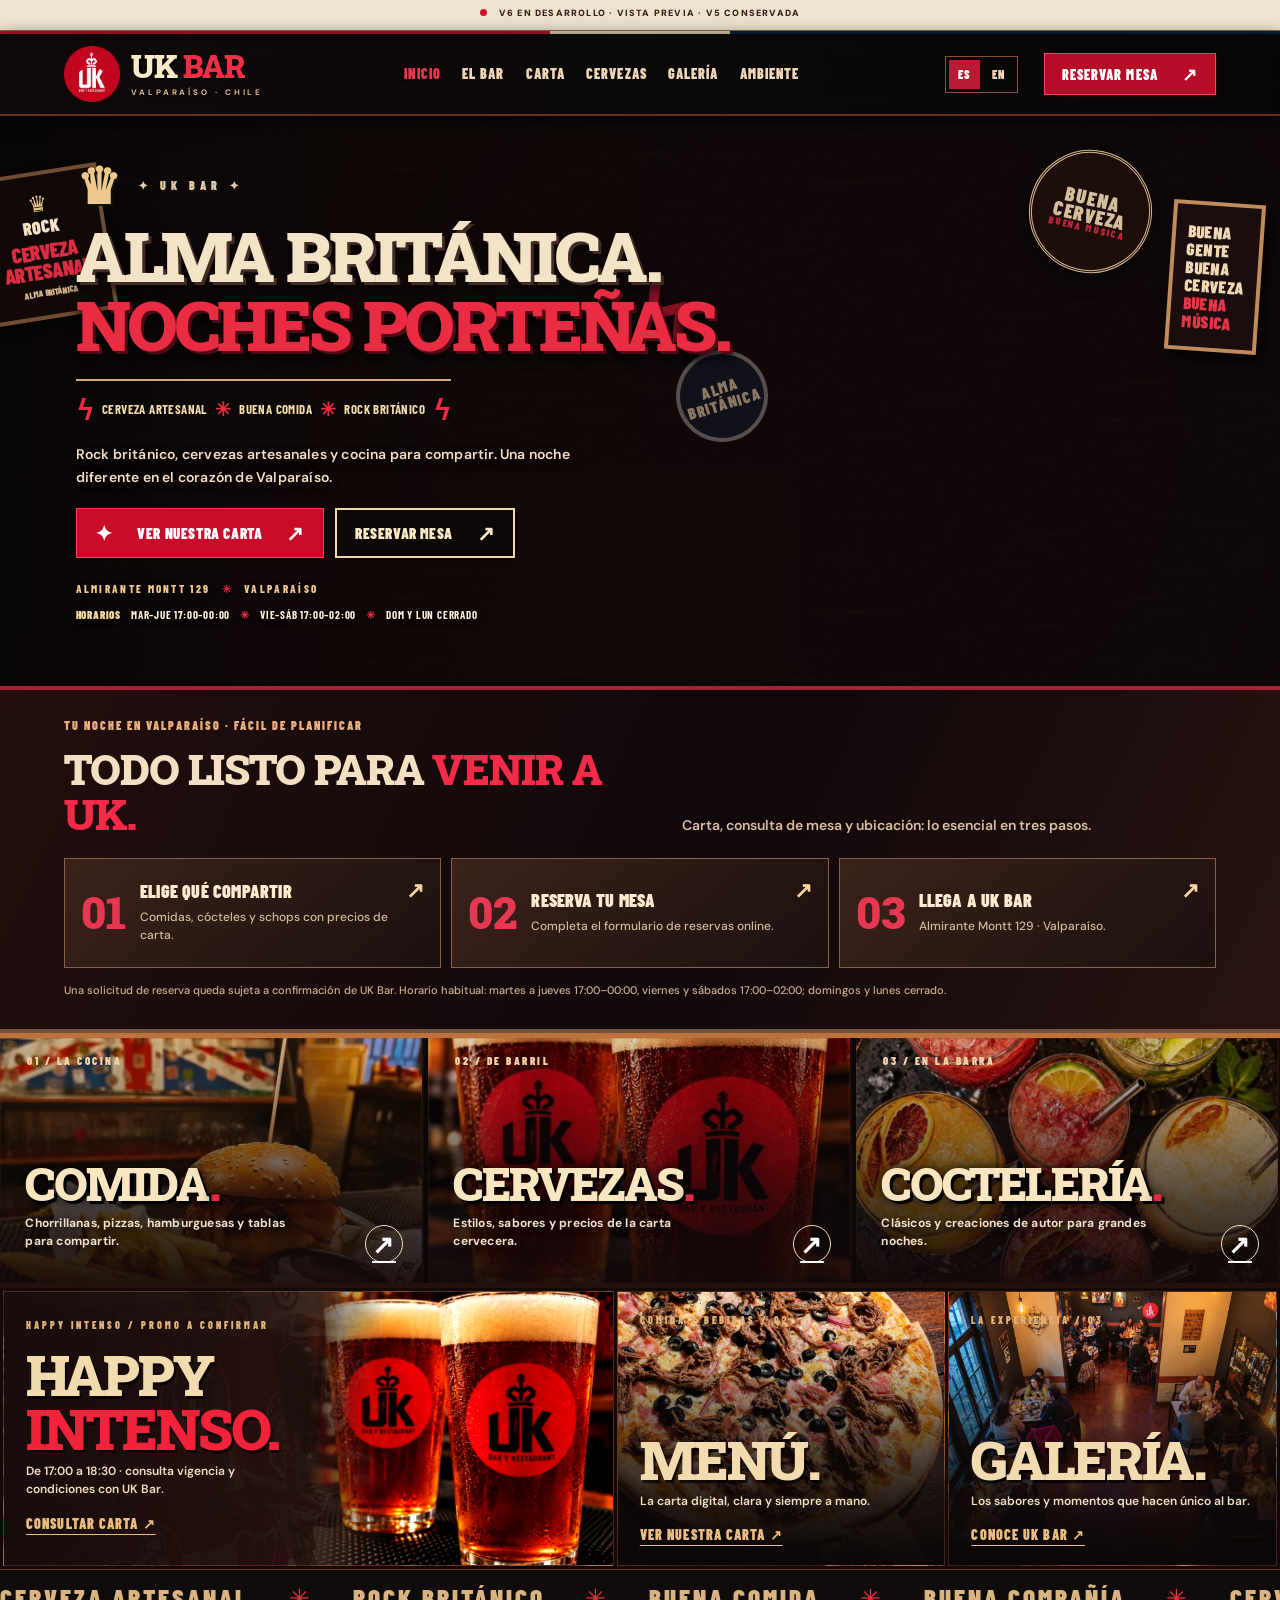
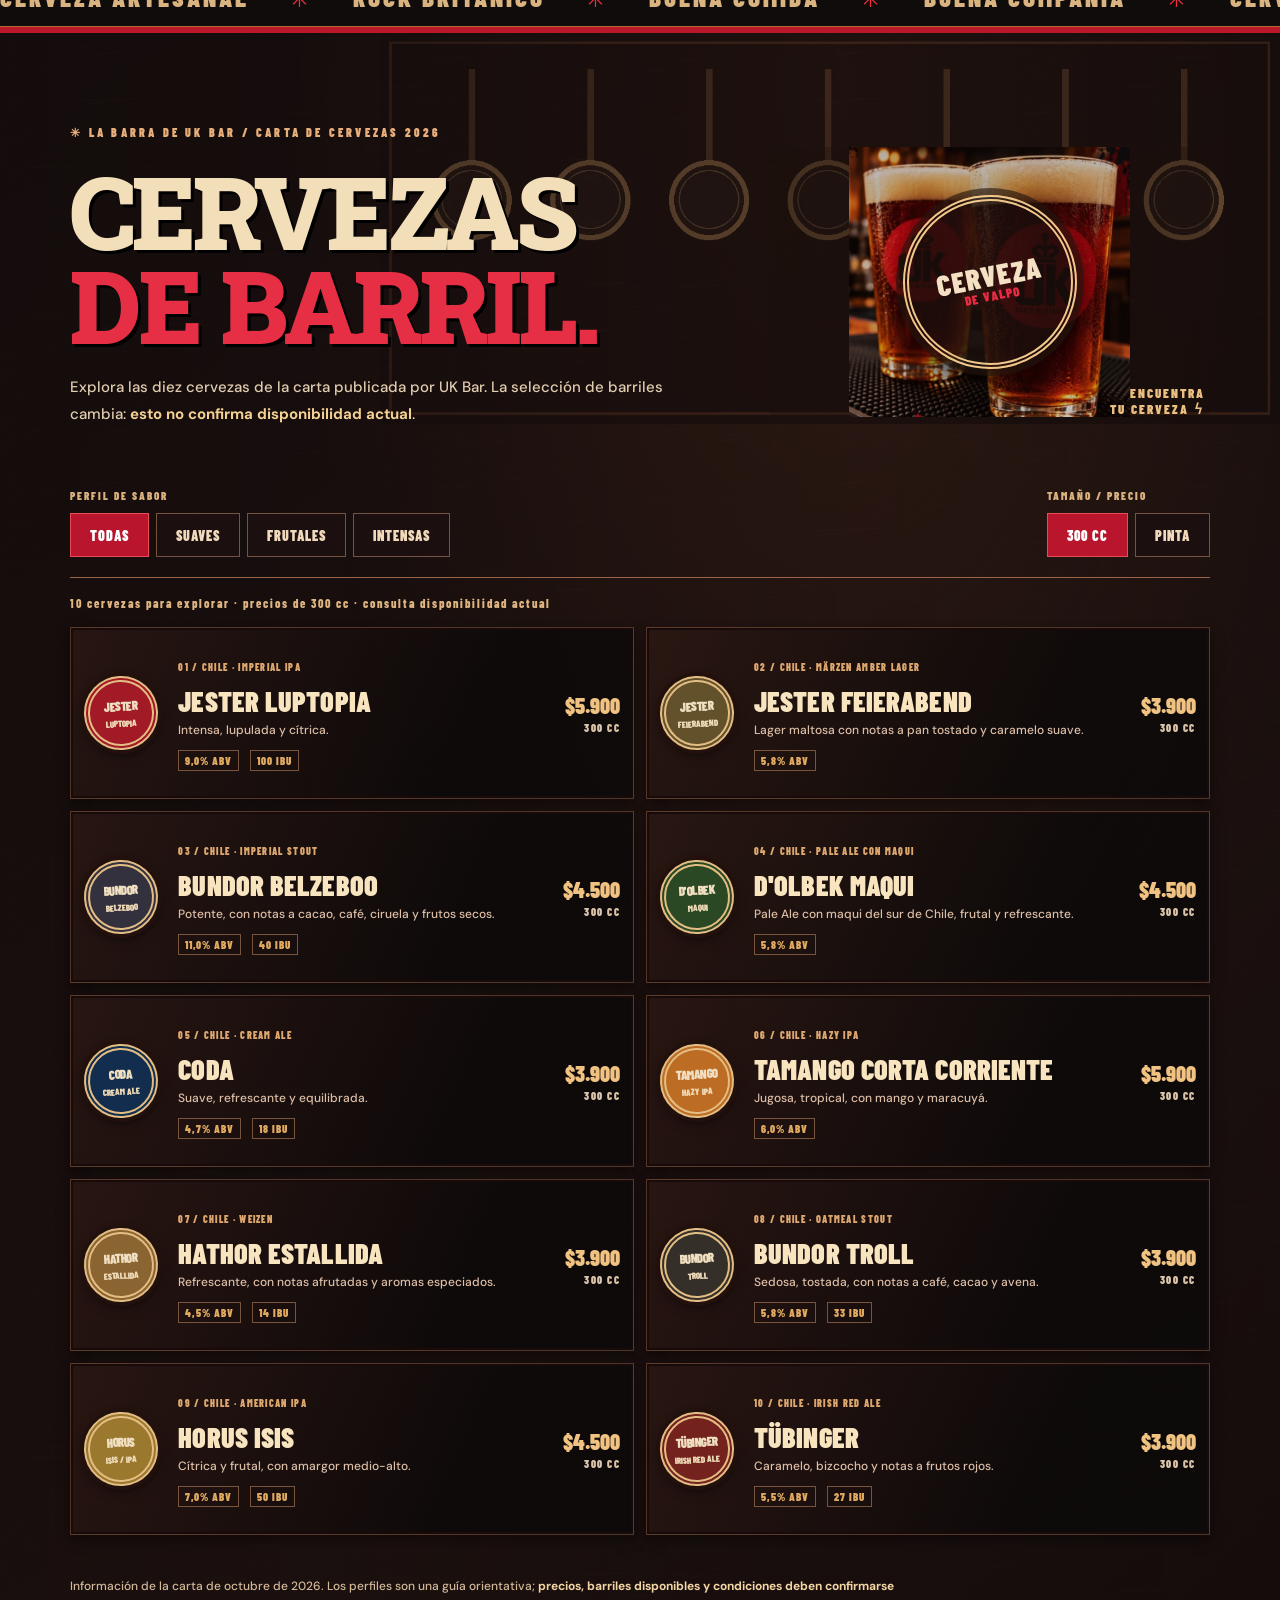
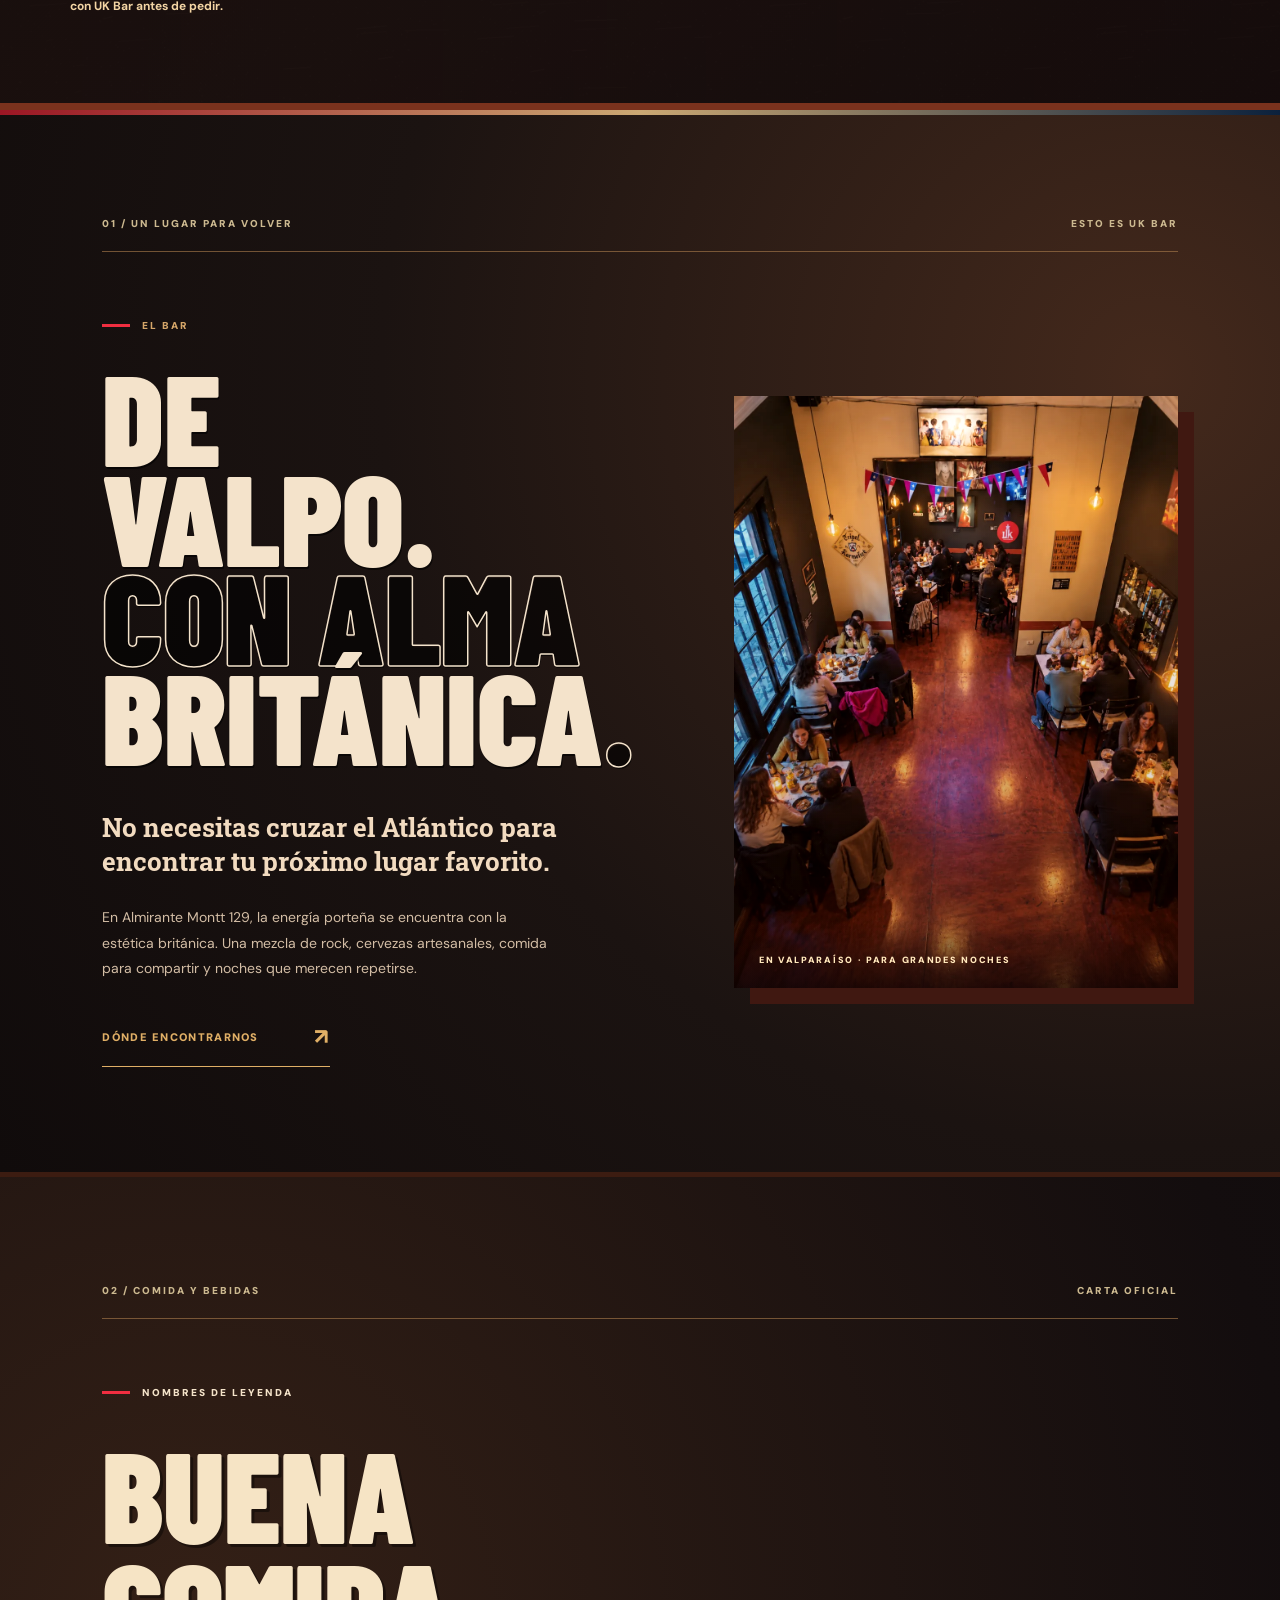
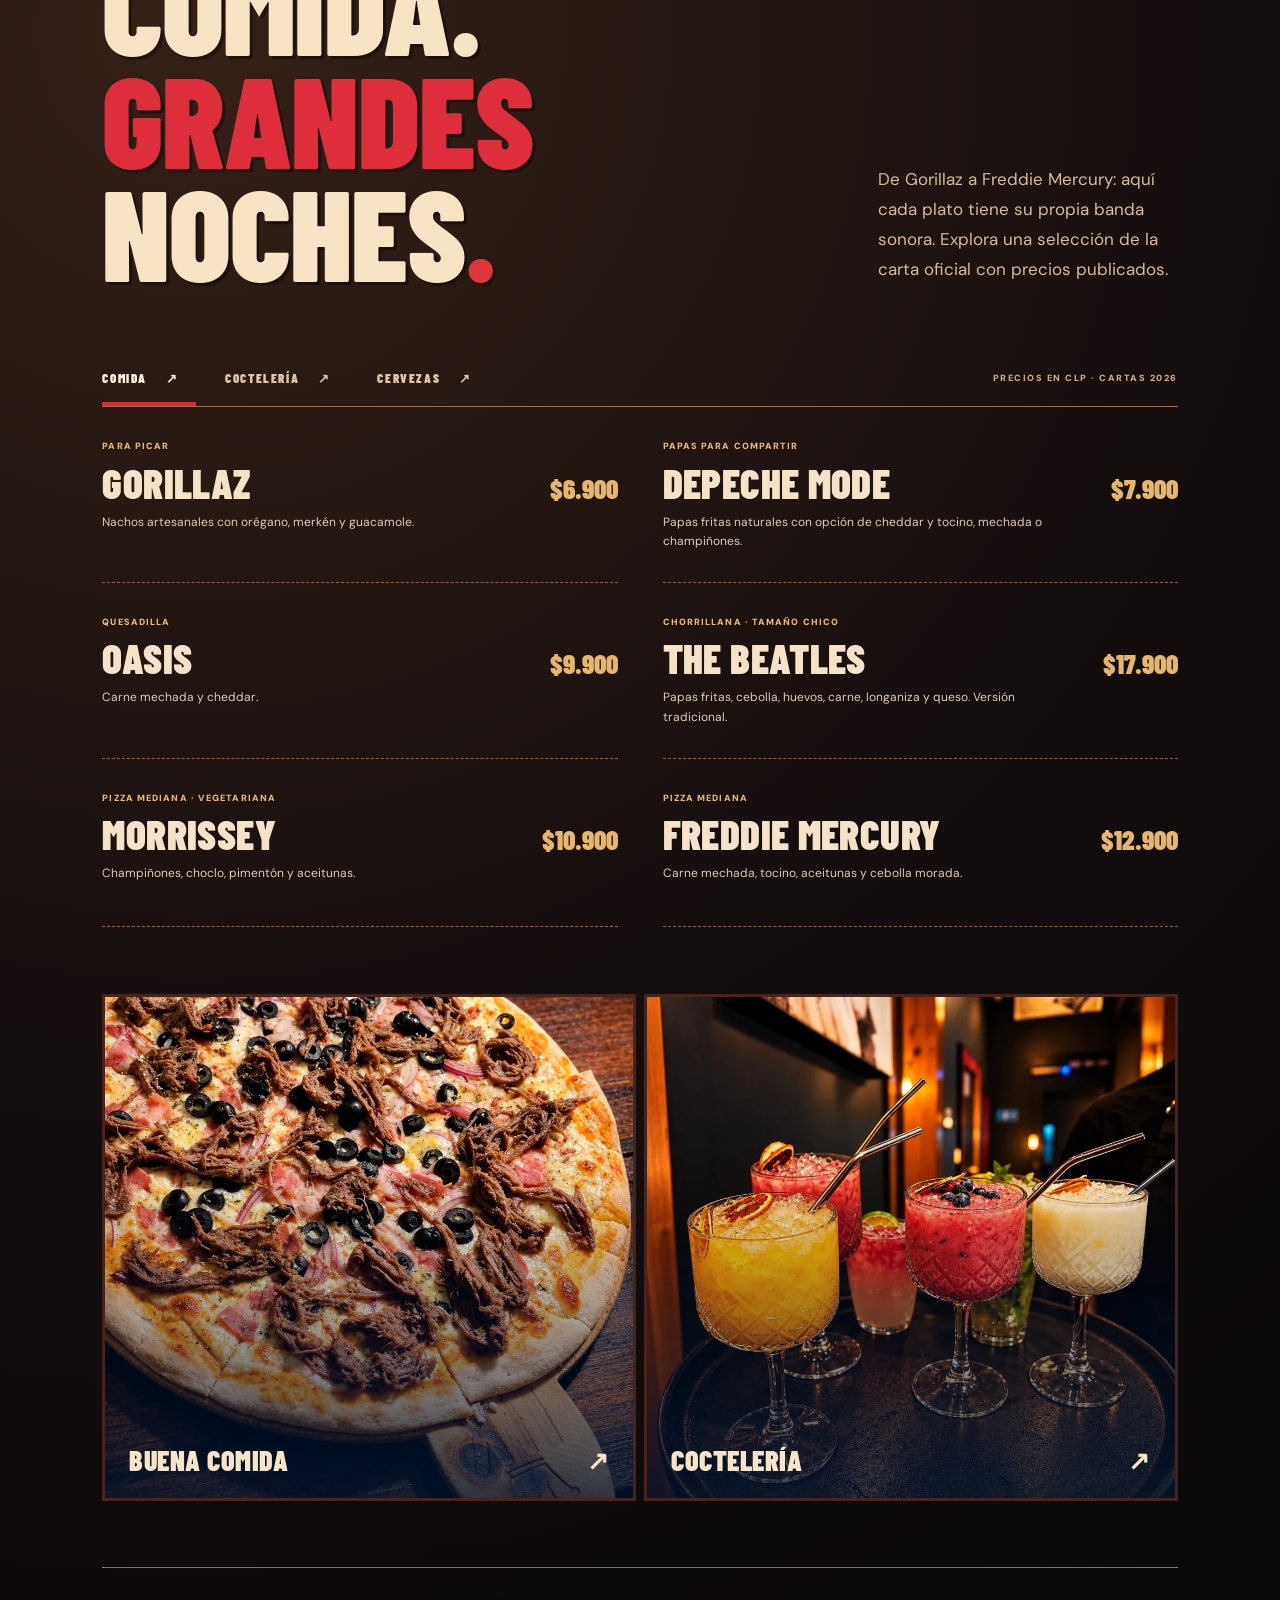
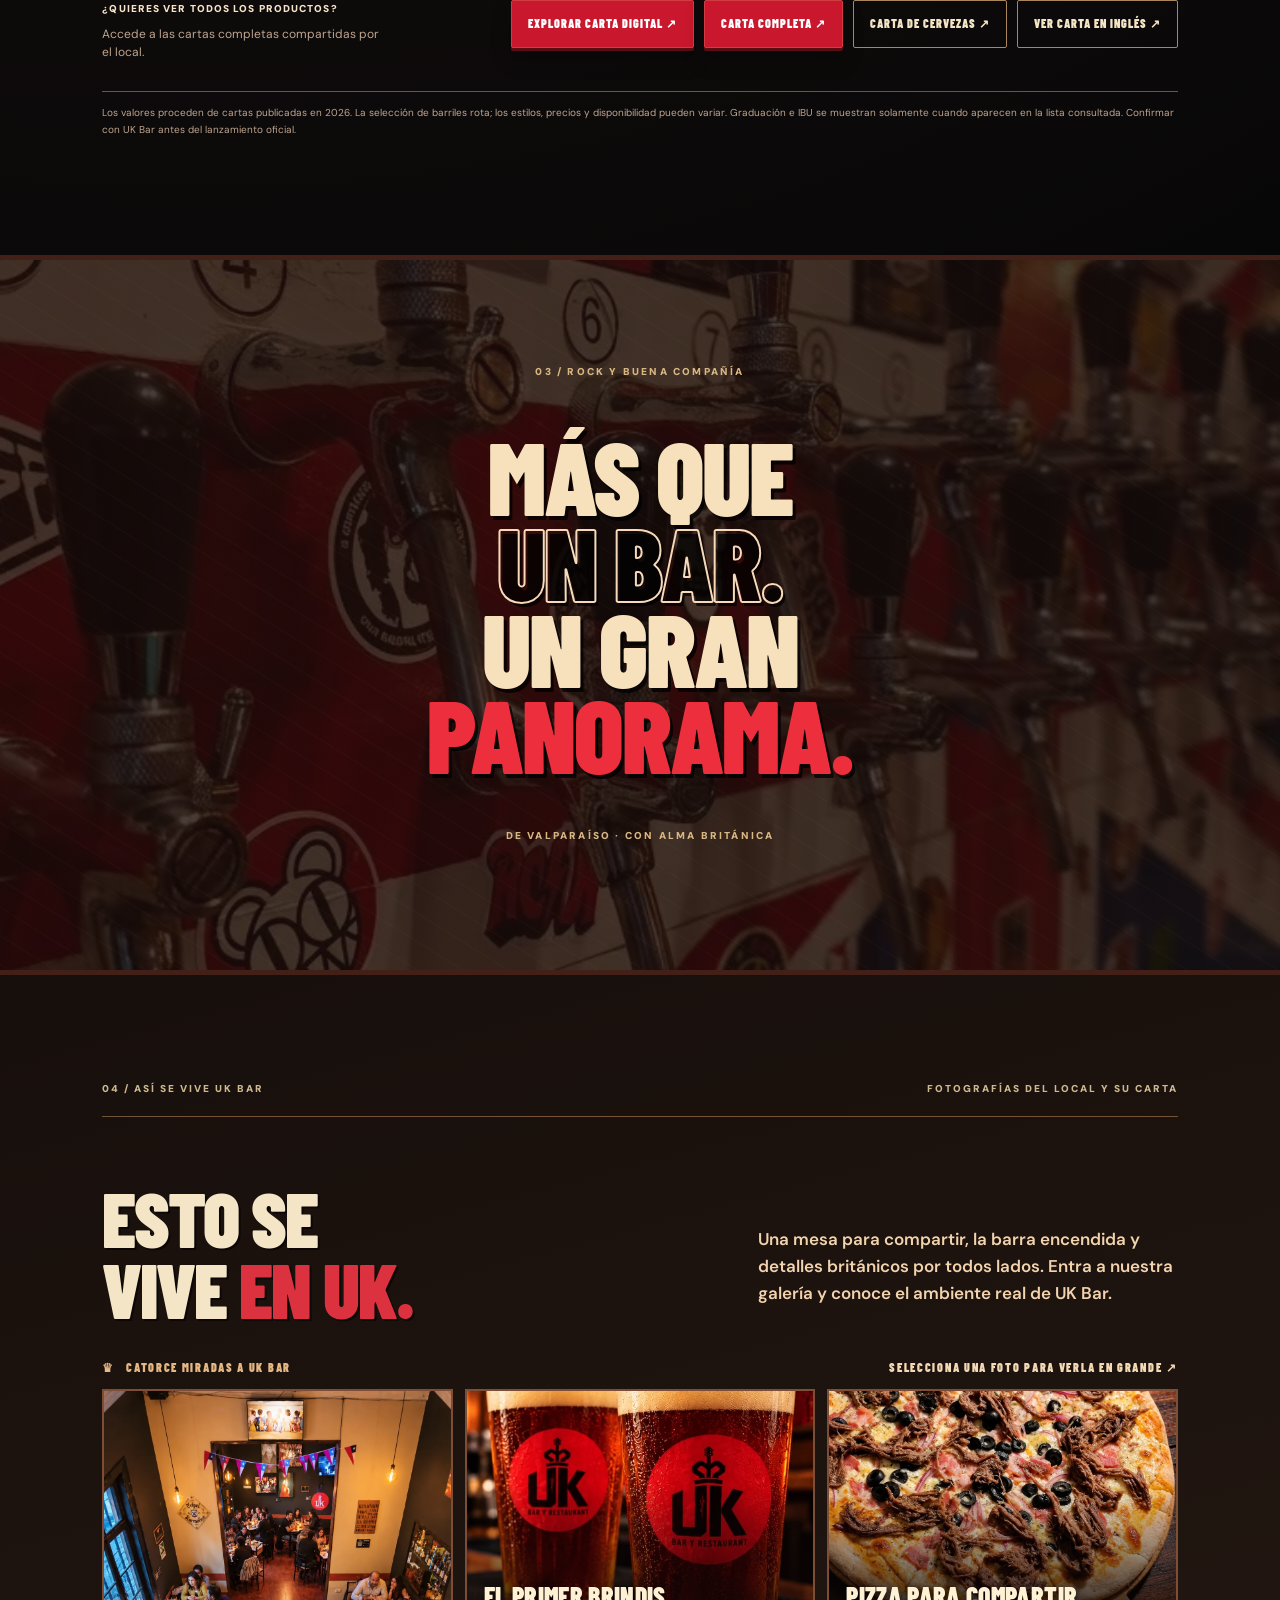
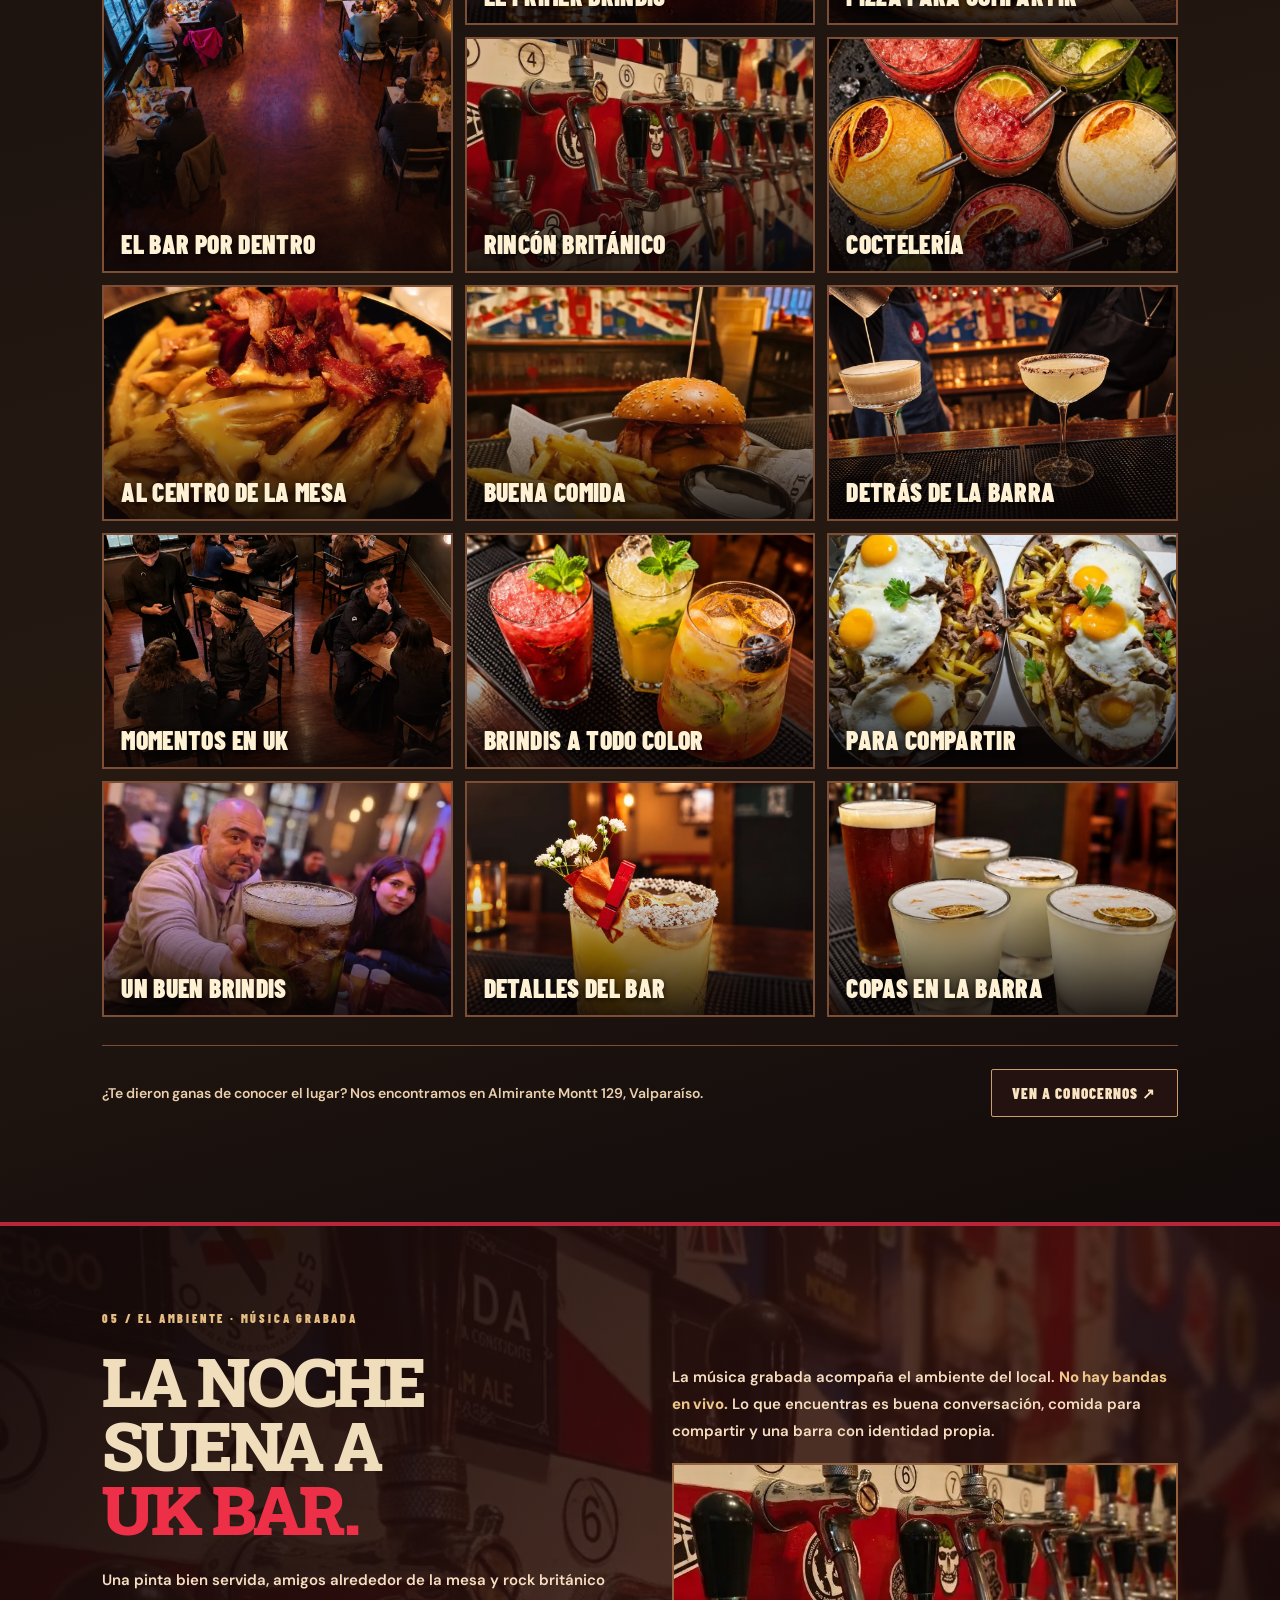
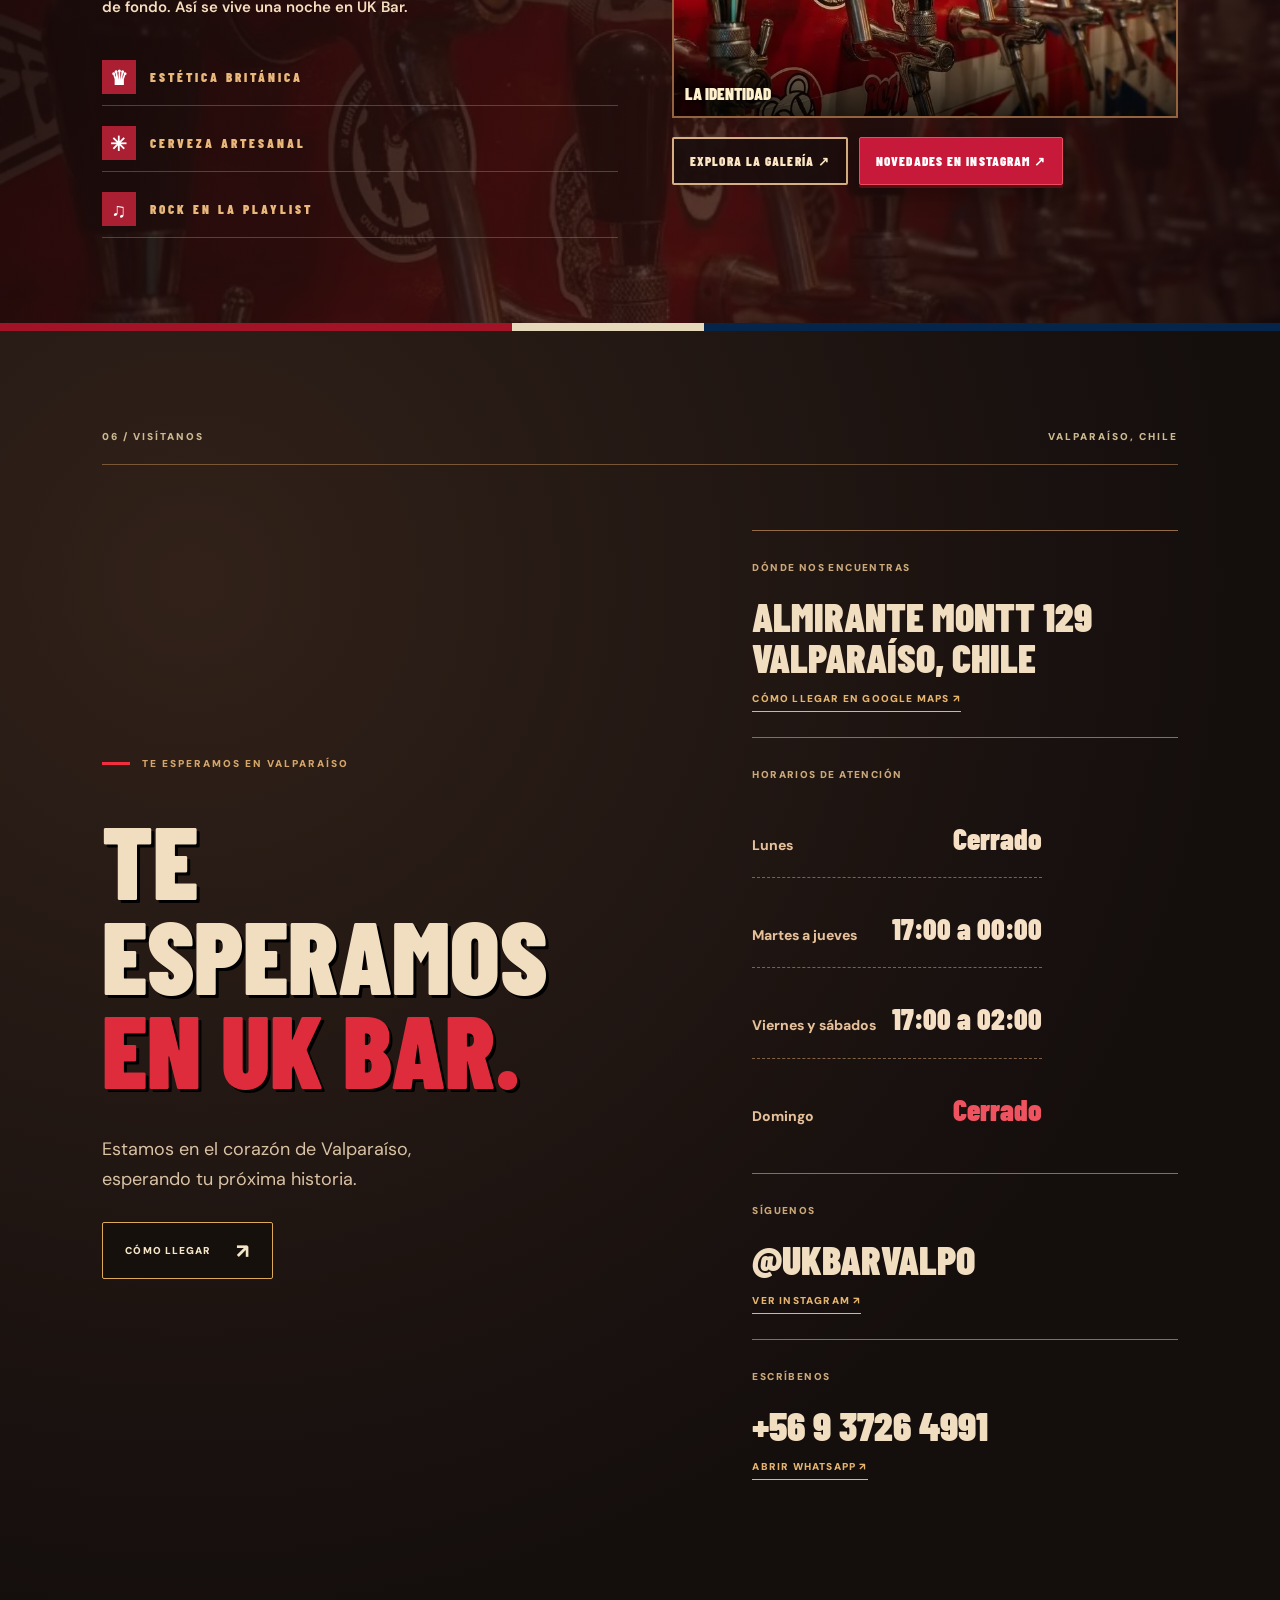
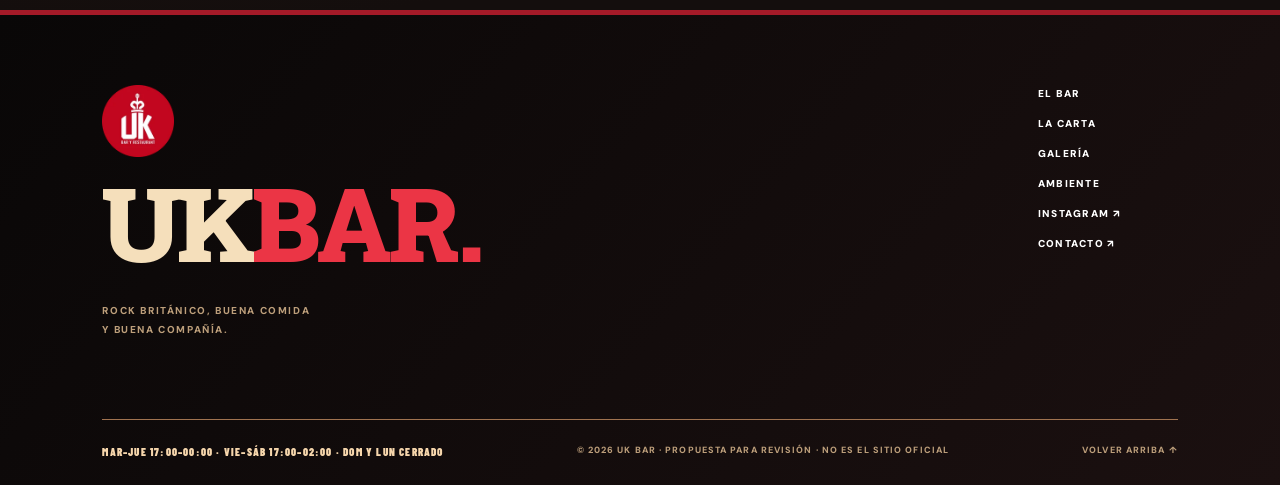
==== commit 73f9caf5: "Remove reservation widget and four-beer collage from both languages" ====
--- a/index.html
+++ b/index.html
@@ -25,7 +25,7 @@
   <link href="https://fonts.googleapis.com/css2?family=Barlow+Condensed:wght@500;600;700;800;900&family=DM+Sans:wght@400;500;600;700&family=Roboto+Slab:wght@500;600;700;800;900&display=swap" rel="stylesheet" media="print" onload="this.media=&quot;all&quot;"><noscript><link href="https://fonts.googleapis.com/css2?family=Barlow+Condensed:wght@500;600;700;800;900&family=DM+Sans:wght@400;500;600;700&family=Roboto+Slab:wght@500;600;700;800;900&display=swap" rel="stylesheet"></noscript>
   <link rel="preload" href="assets/hero-v6-mobile.webp" as="image" type="image/webp" media="(max-width: 620px)" fetchpriority="high">
   <link rel="preload" href="assets/hero-v6.webp" as="image" type="image/webp" media="(min-width: 621px)" fetchpriority="high">
-  <link rel="stylesheet" href="ukbar.min.css?v=beer10oct2026">
+  <link rel="stylesheet" href="ukbar.min.css?v=cleanupbookingphoto20261029">
   <script src="ukbar.min.js?v=gallery8" defer></script>
   <script type="application/ld+json" id="business-data">{
     "@context":"https://schema.org",
@@ -260,7 +260,6 @@
       <div class="menu-visuals">
         <figure class="visual-card"><img src="assets/pizza.webp" loading="lazy" alt="Pizza de UK Bar servida en la mesa" width="1122" height="1402"><figcaption>BUENA COMIDA <span>↗</span></figcaption></figure>
         <figure class="visual-card"><img src="assets/drinks-colour.webp" loading="lazy" alt="Cócteles frutales de distintos colores en la barra" width="1254" height="1254"><figcaption>COCTELERÍA <span>↗</span></figcaption></figure>
-        <figure class="visual-card"><img src="assets/beer-pints.webp" loading="lazy" alt="Cuatro estilos de cervezas artesanales UK Bar" width="1080" height="1080"><figcaption>CERVEZA ARTESANAL <span>↗</span></figcaption></figure>
       </div>
       <div class="menu-links">
         <p>¿QUIERES VER TODOS LOS PRODUCTOS?<small>Accede a las cartas completas compartidas por el local.</small></p>
@@ -319,7 +318,6 @@
       <div class="uk-atmosphere-side">
         <p>La música grabada acompaña el ambiente del local. <strong>No hay bandas en vivo.</strong> Lo que encuentras es buena conversación, comida para compartir y una barra con identidad propia.</p>
         <div class="uk-atmosphere-images">
-          <figure><img loading="lazy" decoding="async" src="assets/beer-pints.webp" alt="Vasos de cerveza artesanal UK Bar" width="1080" height="1080"><figcaption>LA CERVEZA</figcaption></figure>
           <figure><img loading="lazy" decoding="async" src="assets/british-wall.webp" alt="Grifos de cerveza y decoración británica del bar" width="768" height="1376"><figcaption>LA IDENTIDAD</figcaption></figure>
         </div>
         <div class="uk-atmosphere-actions"><a href="#galeria" class="button pub-outline">EXPLORA LA GALERÍA ↗</a><a href="https://www.instagram.com/ukbarvalpo/" class="button button-red" target="_blank" rel="noopener noreferrer">NOVEDADES EN INSTAGRAM ↗</a></div>
@@ -341,25 +339,6 @@
           </div>
           <div class="detail"><span>SÍGUENOS</span><strong>@UKBARVALPO</strong><a href="https://www.instagram.com/ukbarvalpo/" target="_blank" rel="noopener noreferrer">VER INSTAGRAM ↗</a></div>
           <div class="detail"><span>ESCRÍBENOS</span><strong>+56 9 3726 4991</strong><a href="https://wa.me/56937264991?text=Hola%20UK%20Bar%2C%20tengo%20una%20consulta." target="_blank" rel="noopener noreferrer">ABRIR WHATSAPP ↗</a></div>
-          <section class="booking-form-section" id="reserva" aria-labelledby="booking-title">
-            <span class="booking-kicker">¿PLANIFICANDO UNA NOCHE EN UK BAR?</span>
-            <h3 id="booking-title">RESERVA TU MESA.</h3>
-            <p>Solicita tu mesa mediante nuestro formulario online. <strong>La reserva queda sujeta a confirmación de UK Bar.</strong></p>
-            <a class="button button-red" href="https://docs.google.com/forms/d/e/1FAIpQLSf3SAMyted1qxLxRD5GVT5lrSHHYBTZ5Grac81x-aX2-lOyBA/viewform" target="_blank" rel="noopener noreferrer">ABRIR FORMULARIO DE RESERVAS ↗</a>
-            <p>¿Tienes una pregunta antes de reservar? También puedes preparar una consulta por WhatsApp:</p>
-            <form id="booking-form" class="booking-form">
-              <div class="booking-fields">
-                <label>FECHA DE VISITA<input id="booking-date" name="date" type="date" required aria-describedby="booking-schedule"></label>
-                <label>HORA APROXIMADA<input id="booking-time" name="time" type="time" required value="20:00" aria-describedby="booking-schedule"></label>
-                <label>PERSONAS<select id="booking-guests" name="guests" required><option value="2">2 personas</option><option value="1">1 persona</option><option value="3">3 personas</option><option value="4">4 personas</option><option value="5">5 personas</option><option value="6">6 personas</option><option value="7">7 personas</option><option value="8">8 personas</option><option value="9">9 personas</option><option value="10">10 personas</option><option value="11">11 personas</option><option value="12">12 personas</option><option value="13+">Más de 12</option></select></label>
-              </div>
-              <label class="booking-message-label">COMENTARIO OPCIONAL<textarea id="booking-notes" name="notes" rows="2" maxlength="240" placeholder="¿Celebración, ocasión especial o alguna pregunta?"></textarea></label>
-              <p id="booking-schedule" class="booking-schedule">Lunes y domingos: cerrado. Martes a jueves: 17:00–00:00. Viernes y sábados: 17:00–02:00. Para visitas después de medianoche, consulta directamente.</p>
-              <p id="booking-feedback" class="booking-feedback" role="status" aria-live="polite"></p>
-              <button type="submit" class="button button-red booking-submit">PREPARAR MENSAJE DE WHATSAPP ↗</button>
-            </form>
-          </section>
-          <a class="booking-link" href="https://docs.google.com/forms/d/e/1FAIpQLSf3SAMyted1qxLxRD5GVT5lrSHHYBTZ5Grac81x-aX2-lOyBA/viewform" target="_blank" rel="noopener noreferrer"><span>RESERVAR MESA</span><span>↗</span></a>
         </div>
       </div>
     </section>
--- a/ukbar.min.css
+++ b/ukbar.min.css
@@ -1 +1 @@
-:root{--navy:#061d40;--blue:#012169;--red:#cf142b;--paper:#f8f5ef;--ink:#091a38;--white:#fff;--display:"Barlow Condensed",Impact,"Arial Narrow",sans-serif;--body:"DM Sans",Arial,sans-serif}*,*:before,*:after{box-sizing:border-box}body{margin:0;background:var(--navy);color:var(--white);font:400 14px/1.7 var(--body)}a{color:inherit;text-decoration:none}button,input{font:inherit}button{cursor:pointer}img{max-width:100%;display:block}figure{margin:0}::selection{background:var(--red);color:var(--white)}a:focus-visible,button:focus-visible{outline:3px solid #ffc153;outline-offset:5px}.skip{position:absolute;top:-70px;left:15px;padding:10px;background:#fff;color:#000;z-index:100}.skip:focus{top:10px}.proposal-banner{height:31px;background:#fff;color:#061b3e;text-align:center;padding:6px 15px;font-size:9px;font-weight:900;letter-spacing:.19em}.proposal-dot{background:var(--red);display:inline-block;width:7px;height:7px;border-radius:50%;margin-right:9px}.brand-stripe{display:grid;grid-template-columns:1fr 1fr 1fr;height:5px}.brand-stripe span:nth-child(1){background:var(--red)}.brand-stripe span:nth-child(2){background:#fff}.brand-stripe span:nth-child(3){background:#012169}.site-header{height:91px;padding:0 5.7%;display:flex;align-items:center;gap:26px;border-bottom:1px solid #ffffff2c;background:#071a39;position:relative;z-index:10}.brand{display:flex;align-items:center;gap:14px;min-width:210px}.brand img{height:54px;width:54px;object-fit:cover;border-radius:2px}.brand-wordmark{font:900 38px/.81 var(--display);letter-spacing:-1px}.brand-wordmark em{font-style:normal;color:#f63c53}.brand-wordmark small{display:block;color:#c8d7e9;font:800 9px/1.3 var(--body);letter-spacing:1.5px;margin-top:8px}.navigation{display:flex;align-items:center;justify-content:center;gap:32px;margin:auto}.navigation a{font-weight:900;font-size:10px;letter-spacing:1.5px;transition:color .2s}.navigation a:hover{color:#ff556b}.button{display:inline-flex;align-items:center;justify-content:space-between;gap:24px;min-height:57px;padding:0 22px;text-transform:uppercase;font-size:10px;letter-spacing:1.1px;font-weight:900;line-height:1.3;transition:transform .2s,background .2s,color .2s}.button:hover{transform:translateY(-3px)}.button span{font-size:20px}.button-red{background:var(--red);color:#fff}.button-red:hover{background:#ef2341}.button-small{min-height:45px;padding:0 17px;font-size:9px}.button-ghost{border:1px solid #ffffff8e;color:#fff;background:#ffffff05}.button-ghost:hover{background:#fff;color:var(--navy)}.button-outline{border:1px solid #b3c6e0;color:#fff}.button-outline:hover{background:#fff;color:var(--navy)}.button-blue{background:var(--blue);color:#fff}.button-blue:hover{background:var(--red)}.menu-toggle{display:none;background:none;border:none;padding:12px;gap:6px;flex-direction:column}.menu-toggle span{width:26px;height:2px;background:#fff;display:block;transition:transform .2s}.menu-toggle[aria-expanded=true] span:nth-child(1){transform:translateY(8px) rotate(45deg)}.menu-toggle[aria-expanded=true] span:nth-child(2){opacity:0}.menu-toggle[aria-expanded=true] span:nth-child(3){transform:translateY(-8px) rotate(-45deg)}.mobile-menu[hidden]{display:none!important}.mobile-menu{display:none}.hero{min-height:765px;display:grid;grid-template-columns:57% 43%;position:relative;isolation:isolate;background:linear-gradient(127deg,#071932,#0a2b65)}.hero:before{content:"";position:absolute;left:0;top:0;bottom:0;width:62%;pointer-events:none;z-index:-1;background:linear-gradient(160deg,transparent 0 48%,#e9233a1f 48% 50%,transparent 50%),linear-gradient(25deg,transparent 0 27%,#fff1 27% 29%,transparent 29%),radial-gradient(circle at 15% 20%,#ffffff0c,transparent 40%)}.hero-copy{position:relative;z-index:2;padding:54px 0 75px 13%;display:flex;flex-direction:column;justify-content:center}.hero-edition{font-size:9px;letter-spacing:1.7px;font-weight:900;display:flex;align-items:center;gap:11px;color:#d7e2f2;white-space:nowrap}.hero-edition .line{display:inline-block;width:25px;height:3px;background:var(--red)}.edition-num{margin-left:25px;color:#9bb1d0}.hero h1{font:900 clamp(85px,9.4vw,154px)/.77 var(--display);margin:50px 0 38px;letter-spacing:-.015em;max-width:750px;white-space:nowrap}.hero h1 span:not(.red-dot){-webkit-text-stroke:1.4px #f3f7ff;color:transparent}.hero h1 i{font-style:normal;color:#f24057}.hero h1 .red-dot{color:#f24057}.hero-copy>p{max-width:395px;color:#e3eaf6;font-size:15px;line-height:1.85}.hero-actions{display:flex;gap:12px;flex-wrap:wrap;margin-top:20px}.hero-foot{position:absolute;bottom:28px;left:13%;right:8%;display:flex;justify-content:space-between;font-size:9px;font-weight:900;letter-spacing:1.8px;color:#a5b7d3}.hero-image{position:relative;overflow:hidden;min-height:765px;background:#161c2c}.hero-image>img{width:100%;height:100%;object-fit:cover;position:absolute;inset:0;filter:saturate(1.11) contrast(1.02)}.hero-image:after{content:"";position:absolute;top:0;left:0;bottom:0;width:40px;background:linear-gradient(to right,#071b41a0,transparent);pointer-events:none}.hero-image-overlay{position:absolute;inset:0;background:linear-gradient(180deg,#001f4508 35%,#00132e90)}.hero-image-label{position:absolute;z-index:1;top:9%;right:9%;background:var(--red);color:#fff;aspect-ratio:1;width:150px;transform:rotate(9deg);border-radius:50%;display:flex;flex-direction:column;align-items:center;justify-content:center;box-shadow:0 8px 30px #0006}.hero-image-label>span:first-child{font:900 37px/.85 var(--display);text-align:center}.hero-image-label .star{font-size:21px;margin-top:10px}.hero-image-caption{position:absolute;bottom:35px;right:8%;font-weight:900;letter-spacing:1.8px;font-size:9px;z-index:1}.marquee{height:75px;background:var(--red);overflow:hidden;display:flex;align-items:center;border-top:1px solid #ffffff32}.marquee-track{display:flex;gap:40px;align-items:center;white-space:nowrap;width:max-content;font:900 35px/1 var(--display);letter-spacing:1px;animation:marquee 34s linear infinite}.marquee-track b{font-size:25px;font-weight:400}@keyframes marquee{to{transform:translate(-50%)}}.section-padding{padding:105px 8%}.section-index{display:flex;justify-content:space-between;gap:15px;padding-bottom:19px;border-bottom:1px solid currentColor;font-size:10px;font-weight:900;letter-spacing:2px;margin-bottom:65px}.about{background:var(--paper);color:var(--ink);position:relative}.about:before,.visit:before{content:"";height:8px;top:0;left:0;right:0;position:absolute;background:linear-gradient(90deg,var(--red) 0 33.33%,#fff 33.33% 66.66%,var(--blue) 66.66%)}.about-grid{display:grid;grid-template-columns:1fr .83fr;align-items:center;gap:9%}.eyebrow{font-size:10px;font-weight:900;letter-spacing:2px;display:flex;align-items:center;gap:12px}.eyebrow-line{height:3px;width:28px;background:var(--red)}.navy-eyebrow{color:#4c617b}.about h2{font:900 clamp(87px,10vw,151px)/.78 var(--display);letter-spacing:-.5px;margin:33px 0 45px}.about h2 span{-webkit-text-stroke:1.7px var(--navy);color:transparent}.red-dot{color:var(--red)}.about-lead{font-size:clamp(22px,2.6vw,34px);line-height:1.3;font-weight:700;max-width:540px}.about-copy>p:not(.about-lead){color:#445168;line-height:1.85;max-width:450px;font-size:14px}.text-link{font-size:11px;letter-spacing:1.3px;font-weight:900;border-bottom:1px solid;padding:10px 0;display:inline-flex;gap:55px;align-items:center;margin-top:12px}.text-link span{font-size:22px}.about-image{position:relative;aspect-ratio:3/4;max-height:760px;box-shadow:28px 26px #d8e0e9}.about-image img{height:100%;width:100%;object-fit:cover}.photo-index{position:absolute;bottom:0;left:0;right:0;background:linear-gradient(transparent,#061d40ce);padding:36px 25px 19px;font-size:9px;letter-spacing:1.7px;font-weight:900;color:#fff}.menu-section{background:linear-gradient(155deg,#07182f,#0a2b5c 64%,#07182f);color:#fff}.menu-intro{display:flex;justify-content:space-between;align-items:end;gap:50px}.menu-intro h2{font:900 clamp(81px,10vw,146px)/.83 var(--display);letter-spacing:-.4px;margin:36px 0 0}.menu-intro h2 em{color:#f94b60;font-style:normal}.menu-intro h2>span{color:#f94b60}.menu-intro>p{max-width:300px;line-height:1.75;font-size:17px;margin-bottom:3px;color:#d9e4f1}.menu-toolbar{display:flex;justify-content:space-between;align-items:end;gap:20px;margin-top:65px;border-bottom:1px solid #fff4}.category-tabs{display:flex;gap:7px;flex-wrap:wrap}.category-tab{background:transparent;border:0;color:#bfcfe6;border-bottom:4px solid transparent;padding:18px 18px 16px 0;margin-right:22px;font-size:11px;font-weight:900;letter-spacing:1.3px;transition:color .2s,border .2s}.category-tab span{padding-left:14px}.category-tab.is-active{border-color:var(--red);color:#fff}.menu-label{padding-bottom:20px;font-size:9px;font-weight:900;color:#b7cbe5;letter-spacing:1.5px;white-space:nowrap}.menu-grid{display:grid;grid-template-columns:repeat(2,minmax(0,1fr));gap:0 45px}.menu-item{padding:32px 0 30px;border-bottom:1px solid #ffffff44;min-height:168px}.menu-item[hidden]{display:none}.item-label{color:#9fb9d7;font-size:9px;letter-spacing:1.5px;font-weight:900}.item-title{display:flex;align-items:baseline;justify-content:space-between;gap:15px;margin:8px 0 9px}.item-title h3{font:900 clamp(28px,3.1vw,45px)/1 var(--display);letter-spacing:.3px;margin:0}.item-title strong{font:900 26px/1 var(--display);color:#ff6073;white-space:nowrap}.menu-item p{max-width:410px;margin:0;color:#d6e2f0;font-size:12px;line-height:1.65}.menu-visuals{display:grid;grid-template-columns:repeat(3,1fr);gap:13px;margin-top:67px}.visual-card{position:relative;aspect-ratio:1/.95;overflow:hidden}.visual-card img{width:100%;height:100%;object-fit:cover;transition:transform .55s}.visual-card:hover img{transform:scale(1.05)}.visual-card:after{content:"";position:absolute;inset:35% 0 0;background:linear-gradient(transparent,#031733cc)}.visual-card figcaption{position:absolute;z-index:1;bottom:25px;left:24px;right:24px;display:flex;justify-content:space-between;font:900 28px/.9 var(--display);letter-spacing:.5px}.visual-card figcaption span{font-size:26px}.menu-links{border-top:1px solid #ffffff3e;margin-top:66px;padding-top:32px;display:flex;justify-content:space-between;align-items:start;gap:30px}.menu-links p{margin:0;font-size:10px;letter-spacing:1.1px;font-weight:900}.menu-links small{display:block;font-size:12px;line-height:1.5;letter-spacing:0;font-weight:400;color:#bfcee3;max-width:280px;margin-top:8px}.menu-links>div{display:flex;justify-content:flex-end;flex-wrap:wrap;gap:10px}.menu-links .button{min-height:48px;padding:0 16px;font-size:9px}.price-note{font-size:10px;line-height:1.7;color:#b7c8de;margin:30px 0 0}.statement{min-height:720px;display:grid;place-items:center;text-align:center;position:relative;overflow:hidden;background:#062553}.statement-rules{position:absolute;inset:0;background:radial-gradient(circle at center,#184482,#041530 76%)}.statement-rules:before{content:"";position:absolute;inset:-100px;background:linear-gradient(145deg,transparent 0 28%,#ffffff0e 28% 29%,transparent 29% 65%,#cf142b22 65% 66%,transparent 66%),linear-gradient(33deg,transparent 0 45%,#ffffff0b 45% 46%,transparent 46% 68%,#cf142b2b 68% 69%,transparent 69%)}.statement-content{z-index:1;padding:90px 25px}.statement-content>span,.statement-content p{font-size:10px;letter-spacing:2.2px;font-weight:900}.statement h2{font:900 clamp(110px,15vw,215px)/.74 var(--display);letter-spacing:-1px;margin:50px 0}.statement h2 em{font-style:normal;-webkit-text-stroke:2px white;color:transparent}.statement h2 i{font-style:normal;color:#ff4963}.statement-content p{color:#d8e5f5}.gallery{background:#eeeae2;color:#071b3c}.gallery h2{font:900 clamp(82px,10vw,150px)/.8 var(--display);letter-spacing:-.5px;margin:0}.gallery h2 span{color:var(--red)}.gallery-heading{display:flex;justify-content:space-between;align-items:end;gap:35px}.gallery-heading p{max-width:320px;font-size:17px;line-height:1.6}.photo-gallery{margin-top:70px;display:grid;grid-template-columns:1.1fr 1fr 1fr;grid-template-rows:repeat(2,265px);gap:12px}.gallery-card{position:relative;overflow:hidden;background:#132548}.gallery-tall{grid-row:span 2}.gallery-card img{width:100%;height:100%;object-fit:cover;transition:transform .5s}.gallery-card:hover img{transform:scale(1.05)}.gallery-card:after{content:"";position:absolute;inset:60% 0 0;background:linear-gradient(transparent,#0009)}.gallery-card figcaption{position:absolute;bottom:18px;left:20px;z-index:1;color:#fff;font:900 23px var(--display);letter-spacing:.5px}.visit{background:var(--paper);color:var(--ink);position:relative}.visit-grid{display:grid;grid-template-columns:1fr .87fr;gap:15%;align-items:center}.visit h2{font:900 clamp(98px,11vw,160px)/.79 var(--display);margin:40px 0}.visit h2 em{color:var(--red);font-style:normal}.visit-left>p{max-width:320px;font-size:18px;line-height:1.65;margin-bottom:28px}.detail{border-top:1px solid #142e4d67;padding:28px 0 25px;display:flex;flex-direction:column;align-items:flex-start}.detail span{color:#64738b;font-size:10px;font-weight:900;letter-spacing:1.4px}.detail strong{font:900 clamp(31px,3vw,45px)/1.02 var(--display);margin:20px 0 12px}.detail a{font-size:10px;letter-spacing:1.2px;font-weight:900;border-bottom:1px solid;padding-bottom:4px}.booking-link{background:var(--red);color:#fff;display:flex;justify-content:space-between;gap:10px;padding:24px 22px;font:900 30px/1 var(--display);transition:background .2s}.booking-link:hover{background:#a61126}.booking-link span:last-child{font-size:30px}.footer{background:#05152f;padding:70px 8% 25px;color:#fff;border-top:5px solid var(--red)}.footer-top{display:flex;justify-content:space-between;align-items:start;gap:35px;margin-bottom:70px}.footer-top>div>img{float:left;width:72px;height:72px;margin:0 18px 20px 0}.footer-top strong{font:900 clamp(85px,11vw,160px)/.9 var(--display);letter-spacing:-3px;display:block}.footer-top strong span{color:#fd415b}.footer-top p{font-size:10px;letter-spacing:1.6px;line-height:1.9;color:#b7c8df;font-weight:800;clear:both;margin-top:32px}.footer-top nav{display:grid;gap:13px;min-width:140px;font-weight:900;letter-spacing:1.3px;font-size:10px}.footer-top nav a:hover{color:#ff4c64}.footer-bottom{border-top:1px solid #ffffff4b;padding-top:23px;display:flex;justify-content:space-between;gap:20px;font-size:9px;letter-spacing:1.1px;color:#b9cbe1;font-weight:800}@media(min-width:1600px){.hero h1{font-size:158px}.hero{grid-template-columns:55% 45%}}@media(max-width:1200px){.navigation{gap:17px}.hero-copy{padding-left:9%}.hero-foot{left:9%}.hero h1{font-size:clamp(86px,10vw,125px)}.hero-image-label{width:120px}.hero-image-label>span:first-child{font-size:31px}.section-padding{padding:85px 6%}.menu-links{flex-direction:column}.menu-links>div{justify-content:start}.visit-grid{gap:6%}}@media(max-width:850px){.site-header{height:78px;padding:0 5%}.brand{min-width:0}.brand img{width:49px;height:49px}.brand-wordmark{font-size:33px}.navigation,.header-action{display:none}.menu-toggle{display:flex;margin-left:auto}.mobile-menu{display:grid;position:absolute;top:114px;z-index:9;background:#061733;width:100%;padding:12px 6% 28px;box-shadow:0 12px 22px #0008}.mobile-menu a{font:900 26px var(--display);padding:13px 0;border-bottom:1px solid #ffffff30}.mobile-menu a:last-child{color:#ff6b7c}.hero{display:block;min-height:0}.hero-copy{padding:105px 6% 60px;min-height:650px}.hero h1{font-size:clamp(105px,15vw,150px)}.hero-foot{left:6%;right:6%}.hero-image{height:470px;min-height:470px}.hero-image>img{object-position:center 52%}.hero-image-label{top:24px;right:7%}.about-grid,.visit-grid{grid-template-columns:1fr;gap:55px}.about h2{font-size:clamp(90px,16vw,145px)}.about-image{aspect-ratio:4/3;max-height:550px}.menu-intro,.gallery-heading{display:block}.menu-intro>p,.gallery-heading p{max-width:570px;margin-top:35px}.menu-intro h2{font-size:clamp(90px,14vw,145px)}.menu-grid{gap:0 24px}.item-title h3{font-size:clamp(25px,4vw,35px)}.visual-card figcaption{font-size:20px}.photo-gallery{grid-template-rows:repeat(2,220px)}.statement{min-height:630px}.statement h2{font-size:clamp(100px,18vw,170px)}.visit h2{font-size:clamp(95px,16vw,145px)}.footer-top strong{font-size:110px}}@media(max-width:560px){.proposal-banner{font-size:7px;letter-spacing:.1em;padding:8px 5px}.brand-wordmark small{font-size:7px}.hero-copy{min-height:625px;padding-top:87px}.hero-edition{font-size:8px;letter-spacing:.8px}.edition-num{display:none}.hero h1{font-size:clamp(75px,17.9vw,101px);margin:35px 0}.hero-copy>p{font-size:13px}.hero-actions{display:grid}.hero-actions .button{width:100%}.hero-foot{font-size:8px;letter-spacing:.8px}.hero-image{height:365px;min-height:365px}.marquee{height:60px}.marquee-track{font-size:29px;gap:24px}.section-padding{padding:65px 6%}.section-index{font-size:8px;letter-spacing:.9px;margin-bottom:45px}.about h2{font-size:clamp(72px,16.5vw,95px)}.about-lead{font-size:23px}.about-image{box-shadow:14px 14px #c9d6e4}.menu-intro h2{font-size:clamp(64px,14vw,91px)}.menu-intro>p{font-size:14px}.menu-toolbar{display:block;margin-top:45px}.category-tabs{gap:6px;flex-wrap:nowrap}.category-tab{font-size:9px;letter-spacing:0;margin-right:2px;padding:16px 10px 12px 0}.category-tab span{padding-left:4px}.menu-label{font-size:8px;padding:8px 0}.menu-grid{grid-template-columns:1fr}.menu-item{min-height:120px;padding:21px 0}.item-title h3{font-size:34px}.item-title strong{font-size:25px}.menu-visuals{grid-template-columns:1fr 1fr;gap:8px;margin-top:40px}.visual-card{aspect-ratio:1}.visual-card:nth-child(3){grid-column:span 2;aspect-ratio:2.3}.visual-card figcaption{font-size:21px;bottom:15px;left:12px;right:12px}.menu-links .button{width:100%}.menu-links>div{width:100%}.statement{min-height:510px}.statement-content{padding:60px 15px}.statement h2{font-size:clamp(81px,19vw,112px);margin:35px 0}.gallery h2{font-size:clamp(65px,15.7vw,110px)}.gallery-heading p{font-size:14px}.photo-gallery{grid-template-columns:1fr 1fr;grid-template-rows:repeat(3,190px);gap:8px;margin-top:40px}.gallery-card.gallery-tall{grid-row:span 2}.gallery-card:last-child{grid-column:span 2}.gallery-card figcaption{font-size:19px;left:12px}.visit h2{font-size:clamp(87px,18vw,120px)}.detail strong{font-size:35px}.booking-link{font-size:24px}.footer{padding:60px 6% 25px}.footer-top{display:block}.footer-top strong{font-size:90px}.footer-top nav{grid-template-columns:1fr 1fr;gap:17px;margin-top:45px}.footer-bottom{flex-direction:column;font-size:8px}.photo-index{font-size:7px}}@media(prefers-reduced-motion:reduce){html{scroll-behavior:auto}.marquee-track{animation:none}.button,.visual-card img,.gallery-card img{transition:none}}:root{--pub-ink:#0b0909;--pub-dark:#130e0c;--pub-wood:#211713;--pub-red:#c9182d;--pub-redhot:#f02e40;--pub-paper:#f4e5c7;--pub-aged:#ccb990;--pub-gold:#dca958;--pub-navy:#07172d;--pub-display:"Roboto Slab",Georgia,serif}body{background:var(--pub-ink);color:var(--pub-paper)}.proposal-banner{background:#ede5d5;color:#2c1d14;border-bottom:1px solid #8b6f45;font-family:var(--body)}.brand-stripe{height:5px;grid-template-columns:43% 14% 43%}.brand-stripe span:nth-child(1){background:#bb1128}.brand-stripe span:nth-child(2){background:#e8d4b4}.brand-stripe span:nth-child(3){background:#082448}.site-header{height:90px;background:linear-gradient(135deg,#100e0ddf,#0b0909fb),url(assets/grain.webp);border-bottom:1px solid #be854943;padding:0 5%;box-shadow:0 2px 19px #0008}.brand img{border:1px solid #e4d3ae60;box-shadow:0 1px 13px #0009}.brand-wordmark{font-family:var(--pub-display);font-weight:900;font-size:26px;letter-spacing:-2px;color:var(--pub-paper)}.brand-wordmark em{color:var(--pub-redhot)}.brand-wordmark small{font-family:var(--body);font-size:8px;letter-spacing:2.2px;color:var(--pub-gold);margin-top:6px}.navigation a{font:900 12px/1 var(--display);letter-spacing:1.7px;color:var(--pub-paper)}.navigation a:hover{color:var(--pub-gold)}.button,.button-red,.button-blue{border-radius:2px}.button-red{background:var(--pub-red);color:#fff;border:1px solid #d13c40;box-shadow:0 3px #590c12,0 12px 20px #0004}.button-red:hover{background:#ee263b}.button-blue{background:#16100d;color:var(--pub-paper);border:1px solid var(--pub-gold)}.button-outline{border-color:#aa865d;color:var(--pub-paper)}.button-outline:hover{background:var(--pub-paper);color:#17100d}.button-small{min-height:42px;font-family:var(--display);font-size:13px}.navigation,.header-action{flex-shrink:0}.pub-hero{min-height:760px;display:block;overflow:hidden;position:relative;isolation:isolate;background:#110d0c url(assets/pub-collage.webp) center 42%/cover no-repeat}.pub-hero:before{content:none}.pub-hero:after{content:"";position:absolute;inset:0;pointer-events:none;background:linear-gradient(180deg,#0707085e,#0000 25%,#0804063b 72%,#0705059b),radial-gradient(circle at 70% 50%,transparent 7%,#00000052 99%);z-index:-1}.pub-hero-wall{position:absolute;inset:0;pointer-events:none;opacity:.28;mix-blend-mode:screen;background:url(assets/grain.webp) repeat;z-index:-1}.pub-jack-left{position:absolute;width:520px;height:520px;right:1%;top:0;transform:rotate(-13deg);pointer-events:none;z-index:-1;opacity:.16;background:linear-gradient(90deg,transparent 43%,#e9e0d1 43% 57%,transparent 57%),linear-gradient(0deg,transparent 43%,#e9e0d1 43% 57%,transparent 57%),linear-gradient(90deg,transparent 47%,#b61228 47% 53%,transparent 53%),linear-gradient(0deg,transparent 47%,#b61228 47% 53%,transparent 53%),linear-gradient(35deg,transparent 46%,#e9e0d1 47% 51%,transparent 52%),linear-gradient(-35deg,transparent 46%,#e9e0d1 47% 51%,transparent 52%),#082149}.pub-hero-content{position:relative;z-index:2;padding:85px 0 77px 6.8%;max-width:min(860px,67vw)}.pub-hero-tag{display:flex;align-items:center;gap:12px;color:#f7deb2;font:900 11px var(--display);letter-spacing:3px;text-shadow:0 2px 5px #000}.pub-crown{font-size:29px;line-height:1;color:var(--pub-gold)}.pub-cross{color:var(--pub-redhot);font-size:24px}.pub-hero h1{font-family:var(--pub-display);font-weight:900;font-size:clamp(61px,7.35vw,118px);line-height:.99;letter-spacing:-5px;margin:42px 0 23px;text-shadow:0 4px 7px #0009,1px 1px 0 #0009;white-space:normal;max-width:840px}.pub-hero h1 span{display:block}.pub-title-cream{color:#f0dfbf;background-image:repeating-linear-gradient(168deg,#e9d2b2 0 2px,#faebca 3px 5px,#cab28b 6px 7px,#f5e3c5 8px 13px);-webkit-background-clip:text;background-clip:text;-webkit-text-fill-color:transparent;filter:drop-shadow(2px 4px 1px #0006)}.pub-title-red{color:#da233a;background-image:repeating-linear-gradient(159deg,#f02e43 0 3px,#ba182b 4px 6px,#ec263c 7px 12px);-webkit-background-clip:text;background-clip:text;-webkit-text-fill-color:transparent;filter:drop-shadow(2px 4px 1px #0008)}.pub-hero-subline{font:800 16px var(--display);letter-spacing:4px;color:#f0dbc4;text-shadow:0 2px 5px #000;margin:0 0 19px}.pub-hero-subline span{color:var(--pub-gold);padding:0 6px}.pub-hero-description{max-width:510px;color:#f9ecdb;line-height:1.75;font-size:15px;font-weight:500;text-shadow:0 2px 6px #000;letter-spacing:.1px}.pub-hero .hero-actions{margin-top:24px;gap:15px}.pub-hero .button{font:900 15px var(--display);letter-spacing:1px;padding:0 21px;min-height:55px}.pub-outline{border:1px solid #ebd5b4;color:#f4e9d7;background:#0c0a088c}.pub-outline:hover{background:#f8e9cd;color:#16110c}.pub-hero-side{position:absolute;right:2.5%;top:23%;bottom:0;width:32%;pointer-events:none}.pub-photo-stamp{position:absolute;right:8%;top:0;display:grid;place-content:center;transform:rotate(11deg);width:150px;height:150px;border-radius:50%;border:3px solid #f2d5a4;background:#2c130fd6;color:#eedbb9;font:900 22px/.95 var(--display);text-align:center;letter-spacing:1px;box-shadow:0 0 0 6px #2c130f75,0 8px 20px #0009}.pub-photo-stamp span{color:#e33744;font-size:29px;margin-top:7px}.pub-side-caption{position:absolute;bottom:30px;right:5%;background:#130d0ab0;padding:7px 11px;color:#e8c18d;font:900 11px var(--display);letter-spacing:2px}.pub-london-mark{position:absolute;bottom:32px;left:6.8%;font:900 12px/1.2 var(--display);letter-spacing:1.9px;color:#efdbc0;opacity:.85;padding-left:10px;border-left:3px solid #e02638;display:none}.pub-features{display:grid;grid-template-columns:repeat(3,minmax(0,1fr));min-height:365px;border-top:5px solid #aa6e38;border-bottom:5px solid #21110e}.pub-feature{min-height:365px;display:flex;flex-direction:column;justify-content:flex-start;padding:30px 7% 26px;position:relative;isolation:isolate;overflow:hidden;border-right:3px solid #180c0b;background-size:cover;background-position:center;color:#f3e4c8}.pub-feature:before{content:"";position:absolute;inset:0;z-index:-1;background:linear-gradient(90deg,#0b0808e8,#0c0708a0 45%,#1e0c0b26 95%),linear-gradient(0deg,#000b,transparent 70%)}.pub-feature:after{content:"";position:absolute;inset:0;z-index:-1;opacity:.34;background:url(assets/grain.webp) center/cover;mix-blend-mode:screen;transition:opacity .25s}.pub-feature:hover:after{opacity:.14}.pub-feature:hover .pub-feature-link{color:#fff;transform:translate(5px)}.pub-feature-food{background-image:url(assets/burger-fries.webp);background-position:70% 57%}.pub-feature-beer{background-image:url(assets/shops-pair.webp);background-position:65% 34%}.pub-feature-drinks{background-image:url(assets/drinks-colour.webp);background-position:65% 50%}.pub-feature-caption{font:900 10px var(--body);letter-spacing:2px;color:#e8c490;margin:0 0 42px}.pub-feature h2{font:900 clamp(38px,3.8vw,65px)/.98 var(--pub-display);letter-spacing:-2px;text-shadow:0 3px 10px #000;margin:0 0 16px}.pub-feature h2 em{font-style:normal;color:#e72b3b}.pub-feature-beer h2 em{color:#e5aa57}.pub-feature p{font-size:13px;font-weight:700;max-width:240px;line-height:1.5;text-shadow:0 2px 6px #000;letter-spacing:.2px}.pub-feature-link{font:900 13px var(--display);letter-spacing:1.8px;text-decoration:underline;text-underline-offset:7px;color:var(--pub-gold);transition:transform .2s,color .2s;margin-top:auto}.marquee{background:#100c0b;border-top:1px solid #6a372b;border-bottom:1px solid #ae6b32;height:68px}.marquee-track{color:#d9b480;font-family:var(--display);letter-spacing:3px;font-size:30px}.marquee-track b{color:var(--pub-redhot)}.about{background:radial-gradient(circle at 90% 25%,#44291c,#1b1311 55%,#100b0b);color:var(--pub-paper)}.about:before{height:5px;background:linear-gradient(90deg,#9b1624,#cba873,#0b213d)}.about .section-index,.gallery .section-index,.menu-section .section-index,.visit .section-index{border-color:#a47749a6;color:var(--pub-aged)}.section-index{font-size:10px}.navy-eyebrow{color:#d5a669}.eyebrow-line{background:var(--pub-redhot)}.about h2{font-family:var(--display);font-weight:900;color:#f4e3cb;text-shadow:1px 2px #0009}.about-lead{color:#f2dbc0;font-family:var(--pub-display);font-size:26px}.about-copy>p:not(.about-lead){color:#d3bda5}.about .text-link{color:#e0af66}.about-image{box-shadow:16px 16px #451c16;filter:sepia(.1) contrast(1.06)}.about-image:before{content:"";position:absolute;inset:0;background:linear-gradient(0deg,#290b0950,transparent);z-index:1;pointer-events:none}.photo-index{z-index:2;background:linear-gradient(transparent,#120809ba);color:#f8deb7}.pub-promo{min-height:480px;display:grid;grid-template-columns:54% 46%;position:relative;isolation:isolate;overflow:hidden;border-top:7px solid #43201a;border-bottom:7px solid #372015;background:linear-gradient(130deg,#150d0b,#30110b 67%,#100908)}.pub-promo:before{content:"";position:absolute;inset:0;pointer-events:none;background:url(assets/grain.webp) repeat;opacity:.18;mix-blend-mode:screen;z-index:-1}.pub-promo-copy{position:relative;z-index:2;padding:65px 6% 52px 13%;background:linear-gradient(95deg,#110a0ce8,#210d10a8 90%,transparent)}.promo-intro{font:900 11px var(--body);letter-spacing:2px;color:#e0b57a}.bolt{color:#ed3045;font:bold 32px var(--display);vertical-align:middle;padding:0 4px}.pub-promo h2{font:900 clamp(69px,8vw,130px)/.92 var(--pub-display);letter-spacing:-5px;color:#f5ddb5;text-shadow:1px 4px 5px #0008;margin:22px 0 14px}.pub-promo h2 span{color:#e42b3e}.promo-time{font:900 clamp(18px,2.2vw,30px)/1.1 var(--display);letter-spacing:1.6px;color:var(--pub-gold);margin:20px 0}.promo-time span{color:#ed3045;padding:0 10px}.pub-promo p{font-size:15px;color:#f9ead5;max-width:380px;line-height:1.65}.pub-promo .button{font-size:12px;font-family:var(--display);margin:7px 0 12px}.pub-promo small{display:block;max-width:450px;color:#bea58f;font-size:10px}.pub-promo-photo{position:relative;min-height:480px;background:#1b0e0a}.pub-promo-photo img{height:100%;width:100%;object-fit:cover;object-position:50% 45%;position:absolute;inset:0;filter:contrast(1.09) saturate(1.1)}.pub-promo-photo:after{content:"";position:absolute;inset:0;background:linear-gradient(90deg,#24100d7a,transparent 35%),linear-gradient(0deg,#17090840,transparent 70%)}.promo-photo-mark{position:absolute;bottom:16px;right:15px;z-index:1;border:2px solid #e5be85;background:#220d0dc7;padding:15px 18px;transform:rotate(-7deg);color:#f4e0bf;text-align:center;font:900 23px/.94 var(--display);letter-spacing:2px}.menu-section{background:radial-gradient(circle at 15% 20%,#342016,#130d0e 52%,#080707);color:#f4e3c9}.menu-intro h2{font-family:var(--display);letter-spacing:-1px;line-height:.88;color:#f6e4c5;text-shadow:3px 3px 0 #0006}.menu-intro h2 em{color:#df2e3b}.menu-intro h2>span{color:#e03540}.menu-intro>p{color:#d5bca1}.menu-toolbar{border-color:#9d6c48}.category-tab{font:900 13px var(--display);color:#dfc6a8;letter-spacing:1.6px}.category-tab.is-active{border-color:#d52c3a;color:#fff4e3}.category-tab:hover{color:#fff}.menu-label{color:#ccaa83}.menu-item{border-bottom:1px dashed #8b624c}.item-label{color:#c89e6c}.item-title h3{font-family:var(--display);font-size:clamp(31px,3.2vw,50px);font-weight:900;letter-spacing:.4px}.item-title strong{color:#e7b66a;font-size:27px}.menu-item p{color:#e0ccb7}.menu-visuals{gap:8px}.visual-card{border:3px solid #47251d;filter:contrast(1.02)}.menu-links{border-color:#967154}.menu-links small,.price-note{color:#bea58e}.menu-links .button{font-family:var(--display);font-size:12px;letter-spacing:1px}.statement{background:#100908;border-top:5px solid #422018;border-bottom:5px solid #422018}.statement-rules{background:linear-gradient(100deg,#170a09c9,#130b0bc9),url(assets/british-wall.webp) center/cover}.statement-rules:before{background:repeating-linear-gradient(32deg,transparent,transparent 22px,#c59a6b09 23px,#0000 24px)}.statement-content>span,.statement-content p{color:#d9b783}.statement h2{font-family:var(--display);font-weight:900;letter-spacing:0;line-height:.84;color:#f7e1bc;text-shadow:3px 4px #000b}.statement h2 em{-webkit-text-stroke:2px #f8daba}.statement h2 i{color:#ed2f3d}.gallery{background:linear-gradient(165deg,#170f0c,#251912 65%,#110b0b);color:var(--pub-paper)}.gallery h2{font-family:var(--display);font-weight:900;font-size:clamp(63px,7.2vw,122px);line-height:.88;text-shadow:2px 2px 0 #0008}.gallery h2 span{color:#dc3240}.gallery-heading p{color:#d9c0a2}.gallery-card{border:3px solid #3e231b}.gallery-card figcaption{color:#f4e4c8;text-shadow:0 2px 6px #000}.visit{background:radial-gradient(circle at 15% 20%,#312119,#140e0d 70%);color:#f1ddc0}.visit:before{background:linear-gradient(90deg,#a21328 0 40%,#e6d8bb 40% 55%,#06254b 55%)}.visit h2{font-family:var(--display);font-size:clamp(78px,9vw,130px);line-height:.92;color:#f1ddc0;text-shadow:3px 3px #000}.visit h2 em{color:#de2c3d}.visit-left>p{color:#dac2a5}.detail{border-color:#936c47}.detail span{color:#cba879}.detail strong{font-family:var(--display);letter-spacing:0;font-size:clamp(26px,3.2vw,40px)}.detail a{color:#e4b46e}.booking-link{background:#ba1830;font-family:var(--display);border:1px solid #e25757}.footer{background:linear-gradient(130deg,#090707,#1b1010);border-top:5px solid #a41a28}.footer-top strong{font-family:var(--pub-display);font-size:clamp(73px,8vw,145px);letter-spacing:-3px;color:#f5dfbb}.footer-top strong span{color:#eb3545}.footer-top p,.footer-bottom{color:#bd9f7b}.footer-top nav a:hover{color:#e6ad59}.footer-bottom{border-color:#a07350}@media(max-width:1150px){.pub-hero-content{max-width:74vw}.pub-hero h1{font-size:clamp(64px,7.5vw,94px)}.pub-feature h2{font-size:clamp(30px,3.6vw,48px)}.pub-promo-copy{padding-left:8%}}@media(max-width:850px){.site-header{height:76px;background:#110c0c}.mobile-menu{top:112px;background:#140e0ef7;border-bottom:2px solid #ab6a43}.mobile-menu a{font-family:var(--display);color:var(--pub-paper)}.mobile-menu a:last-child{color:#ef4556}.pub-hero{min-height:760px;background-position:59% 50%;display:block}.pub-hero:after{background:linear-gradient(90deg,#0a0708d4,#1209099e 85%),linear-gradient(0deg,#0b0608a9,transparent 60%)}.pub-hero-content{max-width:88vw;padding:100px 6% 68px}.pub-hero h1{font-size:clamp(61px,10vw,93px);letter-spacing:-3px}.pub-photo-stamp{width:112px;height:112px;font-size:18px;opacity:.7}.pub-features{grid-template-columns:repeat(3,minmax(0,1fr));min-height:295px}.pub-feature{min-height:295px;padding:22px 6%}.pub-feature-caption{margin-bottom:26px}.pub-feature h2{font-size:32px;letter-spacing:-1px}.pub-feature p{font-size:11px}.pub-feature-link{font-size:12px}.pub-promo h2{font-size:clamp(58px,8vw,90px);letter-spacing:-3px}.pub-promo-copy{padding:55px 5% 40px 7%}.pub-promo-photo{min-height:430px}}@media(max-width:600px){.brand-wordmark{font-size:24px}.pub-hero{min-height:655px;background-position:62% 50%}.pub-hero-content{padding:65px 5.5% 48px;max-width:100%}.pub-hero-tag{font-size:9px;letter-spacing:1.4px}.pub-crown{font-size:21px}.pub-hero h1{font-size:clamp(47px,11.1vw,67px);line-height:1.01;letter-spacing:-2.5px;margin:35px 0 24px}.pub-hero-subline{font-size:12px;letter-spacing:1.6px}.pub-hero-subline span{padding:0 2px}.pub-hero-description{font-size:14px;max-width:350px}.pub-hero .hero-actions{display:flex;flex-direction:column;width:min(330px,100%)}.pub-hero .button{font-size:13px;min-height:52px}.pub-photo-stamp,.pub-side-caption{display:none}.pub-features{grid-template-columns:1fr;min-height:0}.pub-feature{min-height:250px;padding:23px 7%;border-right:0;border-bottom:3px solid #130b0a;background-position:70% 35%}.pub-feature:before{background:linear-gradient(90deg,#0b0808e8,#0a0809a1 63%,transparent)}.pub-feature-caption{margin-bottom:16px;font-size:9px}.pub-feature h2{font-size:41px;margin-bottom:10px}.pub-feature p{font-size:13px;max-width:230px}.pub-feature-link{font-size:12px}.pub-promo{display:flex;flex-direction:column}.pub-promo-copy{padding:48px 6% 34px}.pub-promo h2{font-size:clamp(61px,14vw,92px)}.pub-promo-photo{height:350px;min-height:350px}.pub-promo-photo img{object-position:50% 48%}.pub-promo .button{width:100%}.about h2{font-size:clamp(64px,13vw,95px)}.menu-intro h2{font-size:clamp(65px,12.5vw,90px)}.category-tab{font-size:12px;letter-spacing:.2px}.gallery h2{font-size:clamp(51px,10.5vw,75px)}.visit h2{font-size:clamp(73px,13vw,99px)}.detail strong{font-size:clamp(25px,8vw,34px)}.footer-top strong{font-size:clamp(68px,15vw,90px)}}@media(prefers-reduced-motion:reduce){.marquee-track{animation:none}}.pub-mobile-break{display:none}.pub-hero-content{max-width:min(1050px,77vw)}.pub-hero h1{font-size:clamp(58px,5.6vw,96px);letter-spacing:-3px;line-height:1.04}.hero.pub-hero h1 span.pub-title-cream{display:block;color:#f3e1bf;-webkit-text-fill-color:#f3e1bf;-webkit-text-stroke:0 transparent;background:none;text-shadow:3px 3px 0 #2a1b16,0 7px 16px #080404ed;filter:none}.hero.pub-hero h1 span.pub-title-red{display:block;color:#e32940;-webkit-text-fill-color:#e32940;-webkit-text-stroke:0 transparent;background:none;text-shadow:3px 3px 0 #290b0d,0 7px 16px #080404ed;filter:none}.pub-hero .pub-hero-subline{margin-top:25px}@media(max-width:850px){.pub-mobile-break{display:block}.pub-hero-content{max-width:96vw}.pub-hero h1{font-size:clamp(56px,8.4vw,90px);letter-spacing:-2px}}@media(max-width:600px){.pub-hero h1{font-size:clamp(44px,10.7vw,67px);letter-spacing:-1px}}:root{--v5-cream:#f5e6c9;--v5-red:#d82037;--v5-amber:#e1ad69;--v5-ink:#100a09}.site-header{background:#100b0bed;border-bottom:1px solid #bf7c45a0;box-shadow:0 5px 19px #000c;min-height:82px}.site-header .brand{gap:11px;min-width:180px}.site-header .brand img{height:51px;width:51px;object-fit:cover}.site-header .brand-wordmark{font-size:27px;color:var(--v5-cream)}.site-header .navigation{gap:21px;margin:auto}.site-header .navigation a{font:900 14px var(--display);letter-spacing:1px;white-space:nowrap}.site-header .navigation a:first-child{color:var(--v5-red)}.site-header .header-action{font:900 13px var(--display);min-height:42px}.site-header .header-action span{font-size:18px}.proposal-banner{font-size:9px;letter-spacing:1.2px}.v5-hero{min-height:710px;display:block;background-image:url(assets/hero-v5.webp);background-position:center 50%;background-size:cover;background-repeat:no-repeat;position:relative;overflow:hidden;isolation:isolate}.v5-hero:before{content:"";position:absolute;inset:0;z-index:-1;background:linear-gradient(90deg,#0a0708c9 0%,#0a07069d 25%,#10090730 61%,transparent 100%);pointer-events:none}.v5-hero:after{content:"";position:absolute;inset:0;z-index:-1;background:linear-gradient(0deg,#070404d6 0%,transparent 26%,transparent 76%,#0b0707b2),radial-gradient(circle at 80% 48%,transparent,#0a050538 70%);pointer-events:none}.v5-hero-grain{position:absolute;inset:0;background:url(assets/grain.webp) repeat;opacity:.25;mix-blend-mode:soft-light;pointer-events:none;z-index:-1}.v5-hero-content{width:min(925px,68%);padding:92px 0 94px 5.6%;position:relative;z-index:2}.v5-eyebrow{font:900 15px var(--display);letter-spacing:4px;color:#e7c79b;text-shadow:0 2px 6px #000}.v5-hero #hero-title{margin:39px 0 26px;max-width:none;line-height:1.02;letter-spacing:-3px;font-family:var(--pub-display);font-size:clamp(48px,5.8vw,105px);font-weight:900;white-space:normal}.v5-hero #hero-title span{display:block;white-space:nowrap}.v5-hero #hero-title span.pub-title-cream{color:var(--v5-cream);-webkit-text-fill-color:var(--v5-cream);-webkit-text-stroke:0;background:none;letter-spacing:-3px;text-shadow:3px 4px 0 #21130ff0,0 8px 20px #000c}.v5-hero #hero-title span.pub-title-red{color:var(--v5-red);-webkit-text-fill-color:var(--v5-red);-webkit-text-stroke:0;background:none;letter-spacing:-3px;text-shadow:3px 4px 0 #21130ff0,0 8px 20px #000b}.v5-line{display:flex;align-items:center;gap:13px;border-top:1px solid #b58b60;max-width:675px;padding-top:18px;font:900 16px/1.2 var(--display);letter-spacing:3px;color:#f1d7b2;text-shadow:0 2px 6px #000}.v5-line b{color:#c92837;font-size:15px}.v5-hero-content>p{max-width:525px;font:600 16px/1.9 var(--body);color:#f1e2cf;text-shadow:0 2px 8px #000;margin:20px 0 0}.v5-hero .hero-actions{display:flex;gap:14px;margin-top:30px;flex-wrap:wrap}.v5-hero .button{font:900 15px var(--display);min-height:55px;letter-spacing:1px;white-space:nowrap;padding:0 22px}.v5-hero .button span{font-size:21px}.v5-hero .button-red{border:1px solid #ec4850;background:#c9182d}.v5-hero .pub-outline{background:#100909c4;border:1px solid #e3c7a0;color:#f5e5c5}.v5-left-poster{position:absolute;left:8px;bottom:125px;border:3px solid #a66b4880;background:#0b0909b2;padding:13px 11px;transform:rotate(-8deg);box-shadow:0 6px 24px #000c;z-index:0;opacity:.4}.v5-left-poster span{font:900 24px/.97 var(--display);color:#e6cb9e;letter-spacing:2px}.v5-hero-right{position:absolute;right:2.6%;top:7%;height:85%;width:36%;pointer-events:none}.v5-hero-seal{position:absolute;right:34%;top:0;background:#1d1212d9;border:2px solid #e4ba75;outline:4px solid #42251a99;border-radius:50%;width:96px;height:96px;display:grid;place-content:center;text-align:center;color:#f1ce91;font:900 45px/.9 var(--display);transform:rotate(-12deg);opacity:.8}.v5-hero-seal small{font:900 9px/1.2 var(--display);letter-spacing:.5px}.v5-rock-roundel{position:absolute;left:13%;top:7%;font:900 65px/1 var(--display);color:#d72b3b;opacity:.36}.v5-wall-sign{position:absolute;right:0;top:18%;color:#e8d6b7;font:900 20px/1.2 var(--display);letter-spacing:3px;padding:15px 14px;border:2px solid #ebba7980;background:#1b110cb3;box-shadow:0 7px 20px #0009;transform:rotate(2deg);text-shadow:0 2px 5px #000}.v5-wall-sign b{color:#e64c4f}.v5-bottom-edge{position:absolute;bottom:0;left:0;right:0;padding:12px 8%;font:900 11px var(--display);letter-spacing:3px;background:linear-gradient(90deg,#39140cf0,#170d0dd9);border-top:1px solid #ca8c4c66;color:#dfbc8c}.v5-features{display:grid;grid-template-columns:repeat(3,minmax(0,1fr));gap:4px;background:#0a0707;min-height:325px;border-top:6px solid #2d100b;border-bottom:6px solid #2d100b}.v5-features .pub-feature{min-height:323px;max-height:370px;padding:27px 6.5% 20px;justify-content:flex-end;background-size:cover}.v5-features .pub-feature-food{background-image:url(assets/burger-fries.webp);background-position:62% 55%}.v5-features .pub-feature-beer{background-image:url(assets/shops-pair.webp);background-position:54% 42%}.v5-features .pub-feature-drinks{background-image:url(assets/cocktails.webp);background-position:47% 45%}.v5-features .pub-feature:before{background:linear-gradient(0deg,#100708f8,#120807ad 53%,#0c07073f)}.v5-features .pub-feature:after{opacity:.13}.v5-features .pub-feature-caption{position:absolute;top:20px;left:6.5%;font:900 11px var(--display);color:#f5dcaf;letter-spacing:2.5px;margin:0}.v5-features .pub-feature h2{font:900 clamp(36px,4vw,63px)/.92 var(--pub-display);letter-spacing:-2px;margin:0 0 6px;color:#f1e0c0;text-shadow:3px 3px 0 #14080beb}.v5-features .pub-feature h2 span{color:#e32941}.v5-features .pub-feature p{font:700 12px/1.5 var(--body);color:#f2e1cd;max-width:330px;text-shadow:0 2px 8px #000;margin:3px 0 18px}.v5-features .pub-feature-link{position:absolute;right:23px;bottom:23px;width:42px;height:42px;border:1px solid #f2debf;border-radius:50%;display:grid;place-content:center;font:900 26px var(--display);margin:0;color:#fff}.v5-features .pub-feature:hover .pub-feature-link{background:#be2131;transform:translateY(-3px)}.v5-quick-links{display:grid;grid-template-columns:1.35fr .83fr .83fr;gap:4px;background:#100a09;padding:4px}.v5-quick{min-height:348px;position:relative;isolation:isolate;overflow:hidden;display:flex;flex-direction:column;justify-content:flex-end;padding:27px;color:#f3e0c1;border:1px solid #4c2922;background:#180e0b}.v5-quick:before{content:"";position:absolute;inset:0;pointer-events:none;z-index:-1;background:linear-gradient(0deg,#0d0706ee 0%,#1a0a0a88 62%,transparent 100%)}.v5-mini{color:#ddb37b;font:900 10px var(--display);letter-spacing:3px;margin-bottom:auto}.v5-quick h2{font:900 clamp(42px,4vw,74px)/.93 var(--pub-display);letter-spacing:-2px;margin:8px 0;color:#f2deb9;text-shadow:2px 3px 0 #000a}.v5-quick h2 em{color:#ed3344;font-style:normal}.v5-quick p{font:600 12px/1.6 var(--body);max-width:280px;margin:0 0 15px}.v5-quick strong{font:900 15px var(--display);letter-spacing:1.1px;text-decoration:underline;text-underline-offset:5px;color:#ebbd81}.v5-quick:hover strong{color:#fff}.v5-happy{background:linear-gradient(90deg,#230c0dfb,#2b0f10a0 55%,transparent),url(assets/british-wall.webp) center/cover;justify-content:center}.v5-happy:before{background:linear-gradient(90deg,#170c0cf2,#1e100ec7 43%,#0000 73%)}.v5-happy>div{position:relative;z-index:2;max-width:66%}.v5-happy .v5-mini{display:block;margin-bottom:16px}.v5-happy h2{font-size:clamp(56px,4.8vw,83px);line-height:.95}.v5-happy img{position:absolute;right:0;bottom:-2%;height:105%;width:48%;object-fit:cover;object-position:52% 53%;filter:contrast(1.15) saturate(1.08);z-index:0;mask-image:linear-gradient(90deg,transparent 0%,#000 26%)}.v5-happy strong,.v5-happy p{position:relative;z-index:2}.v5-quick-menu{background:linear-gradient(0deg,#180a06e3,transparent),url(assets/pizza.webp) center 48%/cover}.v5-quick-gallery{background:linear-gradient(0deg,#160909e6,transparent),url(assets/bar-interior-ambiente-20261028.webp) center/cover}.v5-quick-menu:before,.v5-quick-gallery:before{background:linear-gradient(0deg,#0a0707e8,transparent 90%)}.v5-quick-menu h2,.v5-quick-gallery h2{font-size:clamp(45px,4vw,73px)}.anchor-sentinel{display:block;position:relative;top:-80px;visibility:hidden}.v5-agenda{display:grid;grid-template-columns:1fr .7fr;gap:9%;padding:85px 8%;align-items:end;position:relative;background:linear-gradient(90deg,#130b0bbd,#1b0b0d9c),url(assets/british-wall.webp) center 34%/cover;color:#f0ddbb;border-top:4px solid #854221}.v5-agenda:before{content:"";position:absolute;inset:0;background:url(assets/grain.webp) repeat;opacity:.22;pointer-events:none}.v5-agenda-heading,.v5-agenda>div:last-child{position:relative}.v5-agenda-heading span{font:900 13px var(--display);letter-spacing:3px;color:#eab87b}.v5-agenda h2{font:900 clamp(53px,6.8vw,110px)/.92 var(--pub-display);letter-spacing:-3px;margin:25px 0 0}.v5-agenda h2 em{color:#ed3047;font-style:normal}.v5-agenda p{font:600 15px/1.85 var(--body);max-width:450px}.v5-agenda .button{font:900 15px var(--display)}.menu-section{scroll-margin-top:30px}.item-title h3{max-width:78%}.menu-item .item-label{letter-spacing:1.1px;color:#e5b77c}.menu-section .price-note{padding:12px 0;border-top:1px solid #79503e}@media(max-width:1200px){.site-header .navigation{gap:12px}.site-header .navigation a{font-size:12px}.site-header .brand{min-width:158px}.v5-hero-content{width:70%}.v5-hero #hero-title{font-size:clamp(47px,5.65vw,80px)}.v5-wall-sign{display:none}.v5-quick h2{font-size:clamp(37px,4.25vw,62px)}}@media(max-width:920px){.site-header .navigation,.site-header .header-action{display:none}.site-header .menu-toggle{display:flex;margin-left:auto}.v5-hero{min-height:650px;background-position:58% 50%}.v5-hero-content{width:78%;padding:83px 4.8% 82px}.v5-hero #hero-title{font-size:clamp(52px,7vw,74px)}.v5-hero #hero-title span{white-space:normal}.v5-line{font-size:14px;letter-spacing:1.8px;gap:8px}.v5-hero-content>p{max-width:510px;font-size:14px}.v5-hero-seal,.v5-rock-roundel{display:none}.v5-features .pub-feature h2{font-size:clamp(30px,3.9vw,42px)}.v5-quick-links{grid-template-columns:1fr 1fr}.v5-happy{grid-column:span 2;min-height:330px}.v5-happy h2{font-size:76px}.v5-quick{min-height:310px}.v5-agenda{grid-template-columns:1fr;gap:20px}}@media(max-width:600px){.site-header{height:75px}.v5-hero{min-height:750px;background-position:69% 50%}.v5-hero:before{background:linear-gradient(90deg,#10090bda,#140a0ab2 58%,#170b0a66)}.v5-hero:after{background:linear-gradient(0deg,#0c0707dd,transparent 34%,#0905067b)}.v5-hero-content{width:100%;padding:77px 5.5% 70px}.v5-eyebrow{font-size:11px;letter-spacing:1.4px}.v5-hero #hero-title{font-size:clamp(46px,11.5vw,68px);line-height:1.1;letter-spacing:-2px;margin:28px 0 20px}.v5-hero #hero-title span{white-space:normal!important}.v5-hero #hero-title span.pub-title-cream,.v5-hero #hero-title span.pub-title-red{letter-spacing:-2px}.v5-line{font-size:12px;flex-wrap:wrap;letter-spacing:1px;padding-top:14px;gap:7px}.v5-hero-content>p{font-size:13px;line-height:1.75;max-width:340px}.v5-hero .hero-actions{display:grid;gap:11px;width:min(330px,100%)}.v5-hero .button{width:100%;min-height:51px;font-size:13px}.v5-bottom-edge{font-size:8px;letter-spacing:1px;padding:12px 5%}.v5-left-poster{display:none}.v5-features{grid-template-columns:1fr;gap:4px}.v5-features .pub-feature{min-height:220px;max-height:none;padding:22px 7%}.v5-features .pub-feature h2{font-size:39px}.v5-features .pub-feature p{max-width:270px}.v5-quick-links{grid-template-columns:1fr}.v5-happy{grid-column:span 1;min-height:330px}.v5-happy>div{max-width:66%}.v5-happy h2{font-size:clamp(47px,11vw,70px)}.v5-happy img{width:53%;height:100%;object-position:47%}.v5-quick{min-height:245px}.v5-quick-menu,.v5-quick-gallery{min-height:240px}.v5-quick h2{font-size:clamp(39px,10.6vw,57px)}.v5-agenda{padding:65px 6%}.v5-agenda h2{font-size:clamp(46px,10vw,75px)}}@media(prefers-reduced-motion:reduce){.pub-feature,.v5-quick{transition:none}}:root{--v6-red:#ed263e;--v6-red-deep:#b60920;--v6-cream:#f7e7c7;--v6-gold:#ecbc79;--v6-rust:#4b231d;--v6-ink:#090709}html{scroll-behavior:smooth}body{background:#0c0808}a:focus-visible,button:focus-visible{outline:3px solid #f9cd76;outline-offset:4px}img{max-width:100%}.proposal-banner{background:#efe4d0;color:#38231a}.site-header{height:81px;background:linear-gradient(90deg,#100a0aec,#060609ed),url(assets/grain.webp);border-bottom:2px solid #71291d;position:relative;z-index:30}.site-header:before{content:"";position:absolute;inset:0;background:url(assets/grain.webp) repeat;opacity:.22;mix-blend-mode:screen;pointer-events:none}.site-header .brand img{border:0;box-shadow:none;object-fit:contain;height:56px;width:56px}.site-header .brand-wordmark{font:900 31px/1 var(--pub-display);letter-spacing:-1.5px;text-shadow:2px 2px 0 #000;color:#f9eacb}.site-header .brand-wordmark em{color:#ec3047}.site-header .brand-wordmark small{font:800 8px var(--body);letter-spacing:2.9px;color:#d9b38b;margin-top:5px}.site-header .navigation a{font:900 14px/1 var(--display);letter-spacing:1.1px;color:#eed5b3}.site-header .navigation a:hover,.site-header .navigation a:first-child{color:#ed354a}.site-header .header-action{font:900 14px var(--display);border-radius:0;background:#b80d28;border:1px solid #ff4055;box-shadow:3px 4px #100606}.brand-stripe{height:3px}.v6-hero{min-height:570px;background:#100808 url(assets/hero-v6.webp) center 47%/cover no-repeat;position:relative;overflow:hidden;isolation:isolate}.v6-hero:before{content:"";position:absolute;inset:0;background:linear-gradient(90deg,#080606dd 0%,#100808bc 30%,#10080652 60%,transparent 88%),linear-gradient(0deg,#1a060947,transparent 40%);pointer-events:none;z-index:0}.v6-hero:after{content:"";position:absolute;inset:0;pointer-events:none;z-index:0;background:radial-gradient(circle at 67% 55%,transparent 23%,#02010133 100%)}.v6-halftone{position:absolute;inset:0;background:url(assets/grain.webp) repeat;opacity:.36;mix-blend-mode:screen;pointer-events:none;z-index:1}.v6-hero-content{position:relative;z-index:5;max-width:920px;width:66%;padding:48px 0 49px 5.9%}.v6-crown{display:flex;align-items:center;gap:17px;color:#eec98d;font:900 50px/.85 var(--pub-display);text-shadow:2px 2px 0 #111;margin:0 0 11px}.v6-crown span{font:900 12px/1.4 var(--display);letter-spacing:5px;color:#e7cbad}.v6-hero #hero-title{font:900 clamp(52px,5.75vw,100px)/1.01 var(--pub-display);letter-spacing:-4.2px;max-width:100%;margin:14px 0 19px;text-shadow:3px 4px 0 #18090a,0 9px 20px #000c}.v6-hero #hero-title span{display:block;white-space:nowrap}.v6-hero #hero-title span.v6-cream{color:#f3e3c7;-webkit-text-fill-color:#f3e3c7;-webkit-text-stroke:0;background:none;filter:none;text-shadow:3px 3px 0 #422a24,0 8px 10px #050405c9}.v6-hero #hero-title span.v6-red{color:#e92c42;-webkit-text-fill-color:#e92c42;-webkit-text-stroke:0;background:none;filter:none;text-shadow:3px 3px 0 #4c0c16,0 8px 12px #000e}.v6-energy-line{display:flex;align-items:center;gap:9px;max-width:max-content;border-top:2px solid #d1aa77;padding-top:12px;font:900 clamp(12px,1.18vw,19px)/1.2 var(--display);letter-spacing:1.6px;color:#f7dca9;text-shadow:2px 2px #000}.v6-energy-line b{color:#e62d3d;font-size:19px}.v6-energy-line>span{color:#ee2b43;font-size:27px}.v6-intro{font:600 14px/1.65 var(--body);max-width:530px;color:#f4dfc3;text-shadow:0 3px 10px #000;letter-spacing:.2px;margin:17px 0 0}.v6-hero .hero-actions{margin-top:19px;gap:11px;display:flex;flex-wrap:wrap}.v6-hero .button{min-height:50px;font:900 15px var(--display);letter-spacing:.6px;border-radius:0;padding:0 18px;text-shadow:none;box-shadow:3px 4px #1004049c}.v6-hero .button-red{background:#c90a29;border:1px solid #ff3954}.v6-hero .pub-outline{background:#0c0909de;color:#fbe9c6;border:2px solid #efdaa8}.v6-hero-location{font:800 11px var(--display);letter-spacing:2.3px;margin-top:24px;color:#f2c994;text-shadow:0 3px 6px #000}.v6-hero-location span{color:#dd253c;margin:0 7px}.v6-pub-poster{position:absolute;z-index:2;top:55px;left:-20px;transform:rotate(-9deg);width:118px;padding:18px 9px;background:#120a08d7;border:4px solid #bf85578c;box-shadow:5px 5px 14px #000b;text-align:center}.v6-pub-poster:before{content:"\265b";display:block;font-size:22px;line-height:1;color:#eacb91}.v6-pub-poster span{font:900 18px var(--display);color:#f4e3c8}.v6-pub-poster b{display:block;font:900 23px/.94 var(--display);color:#dc2c41;letter-spacing:-.4px}.v6-pub-poster i{display:block;margin-top:8px;font:900 9px/1 var(--display);color:#d5b68c}.v6-hero-art{position:absolute;inset:0;pointer-events:none;z-index:3}.v6-art-stamp{position:absolute;top:10%;right:12%;border:3px double #f6d5a6;border-radius:50%;width:123px;height:123px;display:grid;place-content:center;text-align:center;background:#23100dda;color:#f6dcb6;transform:rotate(13deg);font:900 24px/.85 var(--display);letter-spacing:1px;opacity:.86;box-shadow:0 4px 22px #000c}.v6-art-stamp small{font-size:11px;color:#e02b45;letter-spacing:2px}.v6-roundel{position:absolute;top:41%;right:40%;border:4px solid #f3dcc291;border-radius:50%;width:92px;height:92px;display:grid;place-items:center;text-align:center;color:#efd5b2;font:900 17px/1 var(--display);letter-spacing:1.2px;background:#16274294;transform:rotate(-17deg);opacity:.55}.v6-side-sign{position:absolute;right:1.5%;top:15%;padding:17px 12px;border:4px solid #c18a59;box-shadow:5px 6px 17px #000e;background:#1b0f0ede;transform:rotate(4deg);font:900 20px/1.06 var(--display);letter-spacing:.4px;color:#f0d8b4}.v6-side-sign em{color:#e73548;font-style:normal}.v6-lightning{position:absolute;right:46%;top:26%;transform:rotate(-13deg);font:900 80px var(--display);color:#c71833;opacity:.65}.v6-features{background:#140808}.v5-features{min-height:0;border-top:5px solid #bd723b;border-bottom:5px solid #25100b}.v5-features .pub-feature{min-height:245px;max-height:none;padding:22px 6%;justify-content:flex-end;border-right:2px solid #180b0a;box-shadow:inset 0 0 0 1px #9b53363d}.v5-features .pub-feature:before{background:linear-gradient(0deg,#120809ee,#0c0809b4 34%,#0d08095a 73%,#09060921)}.v5-features .pub-feature-caption{top:16px;color:#f3d5a9}.v5-features .pub-feature h2{font:900 clamp(34px,3.6vw,56px)/.9 var(--pub-display);letter-spacing:-1.8px;color:#f9e5c0;text-shadow:3px 3px 0 #000e,0 0 12px #000}.v5-features .pub-feature p{font-size:12px;max-width:265px;margin-bottom:11px}.v5-features .pub-feature-link{height:38px;width:38px;right:19px;bottom:20px}.v5-features .pub-feature-food{background-position:52% 46%}.v5-features .pub-feature-beer{background-position:48% 47%}.v5-features .pub-feature-drinks{background-image:url(assets/cocktails.webp);background-position:51% 49%}.v5-quick-links{border-top:0;gap:3px;background:#120a09;padding:3px;grid-template-columns:1.45fr .78fr .78fr}.v5-quick{min-height:275px;padding:22px;border-color:#7c41276d}.v5-quick h2{font:900 clamp(39px,4.2vw,70px)/.96 var(--pub-display);color:#f2dbaf}.v5-quick h2 em{color:#f3223b}.v5-happy{background:linear-gradient(90deg,#1e090ae8,#26110eaa 50%,transparent),url(assets/british-wall.webp) center/cover}.v5-happy>div{max-width:63%}.v5-happy h2{font-size:clamp(43px,4.4vw,72px)}.v5-happy img{width:50%;height:100%;bottom:0;object-position:50% 55%}.v5-quick p{font-size:12px;line-height:1.45}.v5-quick strong{font:900 14px var(--display)}.v5-quick-menu{background-image:linear-gradient(0deg,#110809e8,transparent 72%),url(assets/pizza.webp)}.v5-quick-gallery{background-image:linear-gradient(0deg,#110809e8,transparent 72%),url(assets/bar-interior-ambiente-20261028.webp)}.marquee{height:58px}.marquee-track{font-size:25px}.about h2 span{-webkit-text-stroke:1.5px #f4e3cb}.menu-section{border-top:5px solid #3c1c11}.v6-taproom{padding:88px max(5.5%,calc((100vw - 1500px)/2)) 74px;background:radial-gradient(ellipse at 65% 3%,#552e1c 0%,transparent 46%),linear-gradient(140deg,#0a080a,#1e1310 67%,#100809);border-top:6px solid #ba1729;border-bottom:7px solid #7a321d;color:#f0dfc1;position:relative;isolation:isolate}.v6-taproom:before{content:"";position:absolute;inset:0;background:url(assets/grain.webp) repeat;opacity:.19;mix-blend-mode:screen;pointer-events:none;z-index:-1}.v6-taproom:after{content:"";position:absolute;inset:0;background:linear-gradient(90deg,#180e0dba,#180e0d93),url(assets/tap-wall-v6.webp) top right/900px auto no-repeat;z-index:-2}.v6-taproom-head{display:grid;grid-template-columns:1.5fr 1fr;gap:40px;align-items:center}.v6-kicker{font:900 12px var(--display);letter-spacing:3.2px;color:#e9af7b}.v6-taproom h2{font:900 clamp(60px,7.8vw,119px)/.94 var(--pub-display);letter-spacing:-3px;color:#f2deb9;text-shadow:3px 3px 0 #000;margin:21px 0}.v6-taproom h2 em{color:#e62f45;font-style:normal}.v6-taproom-head p{max-width:615px;color:#e1ccaf;font:500 15px/1.8 var(--body)}.v6-taproom-head p strong{color:#f4d092}.v6-taproom-visual{min-height:270px;position:relative;display:flex;align-items:center;justify-content:center;background:linear-gradient(#1a0e0a4d,#170c0840),url(assets/shops-pair.webp) center 47%/contain no-repeat}.v6-taproom-ring{display:grid;place-content:center;height:174px;width:174px;border:6px double #f1c88b;border-radius:50%;background:#190e0cc9;box-shadow:0 0 0 7px #24150e9e,0 15px 35px #000c;transform:rotate(-11deg);font:900 29px/.94 var(--display);text-align:center;color:#f4e0c3;letter-spacing:1.4px}.v6-taproom-ring small{font-size:13px;color:#e92c44}.v6-taproom-small{position:absolute;bottom:0;right:1%;font:900 13px var(--display);color:#ebbf81;text-align:right;letter-spacing:2px}.v6-taproom-controls{display:flex;align-items:end;justify-content:space-between;gap:22px;margin:46px 0 18px;padding-bottom:20px;border-bottom:1px solid #9b6448;flex-wrap:wrap}.v6-control-group>span{display:block;font:900 11px var(--display);color:#dab17e;letter-spacing:2px;margin-bottom:11px}.v6-control-options{display:flex;gap:7px;flex-wrap:wrap}.v6-filter,.v6-size{min-height:44px;padding:10px 19px;font:900 14px var(--display);letter-spacing:1px;background:#1b0f0f;color:#f1dabc;border:1px solid #765340;cursor:pointer}.v6-filter:hover,.v6-size:hover{border-color:#e9b278}.v6-filter.is-selected,.v6-size.is-selected{border-color:#e74d55;background:#b9162d;color:#fff}.v6-beer-status{font:800 12px var(--display);letter-spacing:2px;color:#deb481;margin:0 0 17px}.v6-tap-list{display:grid;grid-template-columns:repeat(2,minmax(0,1fr));gap:12px}.v6-tap{display:grid;grid-template-columns:100px minmax(0,1fr) auto;align-items:center;column-gap:20px;min-height:172px;padding:18px 20px;border:1px solid #8f5b428a;background:linear-gradient(115deg,#2b1713d9,#0c0909d9 70%);box-shadow:inset 0 0 0 2px #160b0a,0 4px 13px #0007}.v6-tap[hidden]{display:none}.v6-tap-badge{display:flex;flex-direction:column;align-items:center;justify-content:center;width:90px;height:90px;border:6px double #e3bd83;border-radius:50%;background:#52251b;box-shadow:0 0 0 4px #22100c,0 5px 12px #0008;transform:rotate(-3deg);text-align:center;line-height:1.12}.v6-tap-badge span{font:900 16px var(--display);letter-spacing:-.5px}.v6-tap-badge small{font:900 9px var(--display);color:#eedab7;margin-top:4px}.v6-badge-coda{background:#122d4e}.v6-badge-jester{background:#a21a26}.v6-badge-tamango{background:#bc6c23}.v6-badge-tubinger{background:#73221d}.v6-badge-dolbek{background:#294823}.v6-badge-horus{background:#9a782e}.v6-badge-feierabend{background:#63512b}.v6-badge-belzeboo{background:#34313e}.v6-badge-estallida{background:#8a6532}.v6-badge-troll{background:#343029}.v6-tap-meta>span{font:900 10px var(--display);letter-spacing:1.3px;color:#dca66d}.v6-tap h3{font:900 clamp(23px,2.2vw,34px)/1 var(--display);letter-spacing:.1px;color:#f8e4bf;margin:8px 0 6px}.v6-tap-meta>p{font:500 12px/1.55 var(--body);color:#ddbea7;margin:0}.v6-tap-figures{display:flex;gap:11px;margin-top:10px;font:900 11px var(--display);color:#dfa962;letter-spacing:1px}.v6-tap-figures span{border:1px solid #79543c;padding:3px 6px}.v6-tap-price{display:flex;flex-direction:column;align-items:end;gap:3px;white-space:nowrap}.v6-tap-price strong{font:900 26px var(--display);color:#f1c382}.v6-tap-price small{font:900 11px var(--display);color:#dcc5aa;letter-spacing:1.5px}.v6-taproom-foot{display:flex;gap:30px;align-items:center;justify-content:space-between;padding-top:29px}.v6-taproom-foot p{max-width:830px;font:500 12px/1.7 var(--body);color:#d4b899}.v6-taproom-foot p strong{color:#f3d5a4}.v6-taproom-foot .button{min-width:202px;font:900 14px var(--display)}.v5-agenda{border-top:3px solid #d1283e}.menu-section .menu-grid{scroll-margin-top:95px}@media(max-width:1320px){.v6-hero #hero-title{font-size:clamp(50px,5.6vw,79px)}.v6-hero-content{width:73%}.v6-art-stamp{right:10%;top:6%}.v6-side-sign{font-size:15px}.v6-tap{grid-template-columns:82px 1fr auto;padding:16px 13px;gap:12px}.v6-tap-badge{height:74px;width:74px}.v6-tap-badge span{font-size:13px}.v6-tap-price strong{font-size:22px}}@media(max-width:950px){.v6-hero{min-height:650px;background-position:61% 49%}.v6-hero-content{width:84%;padding:90px 5% 72px}.v6-hero #hero-title{font-size:clamp(52px,7.4vw,74px)}.v6-side-sign,.v6-art-stamp,.v6-roundel,.v6-pub-poster{display:none}.v5-features .pub-feature h2{font-size:clamp(29px,3.9vw,42px)}.v5-quick-links{grid-template-columns:1fr 1fr}.v5-happy{grid-column:span 2}.v6-tap-list{grid-template-columns:1fr}.v6-tap{grid-template-columns:95px 1fr auto;padding:18px}.v6-tap-badge{height:85px;width:85px}.v6-tap-badge span{font-size:15px}.v6-taproom{padding:65px 5%}.v6-taproom-head{grid-template-columns:1.4fr .8fr}}@media(max-width:620px){.site-header{height:76px}.site-header .brand-wordmark{font-size:24px}.v6-hero{min-height:705px;background-position:70% 45%;background-size:auto 100%}.v6-hero:before{background:linear-gradient(90deg,#080506e6,#130809b4 56%,#1b080954)}.v6-hero:after{background:linear-gradient(0deg,#090508d6,transparent 65%)}.v6-hero-content{width:100%;padding:73px 5% 45px}.v6-crown{font-size:39px;margin-bottom:15px}.v6-crown span{font-size:10px;letter-spacing:3px}.v6-hero #hero-title{font-size:clamp(43px,10.65vw,66px);letter-spacing:-1.5px;margin:18px 0 27px;line-height:1.04}.v6-hero #hero-title span{white-space:normal;max-width:440px}.v6-energy-line{font-size:12px;letter-spacing:.25px;gap:5px;flex-wrap:wrap}.v6-energy-line>span{font-size:18px}.v6-energy-line b{font-size:14px}.v6-intro{font-size:13px;line-height:1.7;max-width:330px;margin-top:24px}.v6-hero .hero-actions{display:flex;flex-direction:column;align-items:stretch;gap:11px;width:min(342px,100%)}.v6-hero .button{font-size:14px;width:100%;min-height:51px}.v6-hero-location{font-size:10px;letter-spacing:1.2px;margin-top:25px}.v5-features{display:grid;grid-template-columns:1fr}.v5-features .pub-feature{min-height:215px;padding:20px 6%}.v5-features .pub-feature h2{font-size:40px}.v5-features .pub-feature p{font-size:12px}.v5-quick-links{grid-template-columns:1fr}.v5-happy{grid-column:span 1;min-height:295px}.v5-happy h2{font-size:clamp(39px,10.4vw,58px)}.v5-happy>div{max-width:65%}.v5-happy img{width:52%}.v5-quick{min-height:220px;padding:22px}.v5-quick h2{font-size:48px}.v6-taproom{padding:54px 5%}.v6-taproom-head{display:block}.v6-taproom h2{font-size:clamp(52px,11vw,83px)}.v6-taproom-head p{font-size:13px}.v6-taproom-visual{min-height:200px;background-size:auto 240px}.v6-taproom-ring{height:117px;width:117px;border-width:4px;font-size:19px}.v6-taproom-ring small{font-size:10px}.v6-taproom-small{bottom:4px}.v6-taproom-controls{margin-top:26px}.v6-filter,.v6-size{min-height:41px;font-size:12px;padding:9px 12px}.v6-control-options{gap:6px}.v6-tap{grid-template-columns:59px minmax(0,1fr);gap:13px;padding:16px 13px;min-height:163px}.v6-tap-badge{height:55px;width:55px;border-width:3px;box-shadow:0 0 0 2px #281310}.v6-tap-badge span{font-size:10px}.v6-tap-badge small{font-size:6px}.v6-tap h3{font-size:24px}.v6-tap-meta>span{font-size:9px}.v6-tap-price{grid-column:2;flex-direction:row;align-items:center;gap:12px;padding-top:5px}.v6-tap-price strong{font-size:23px}.v6-taproom-foot{display:block}.v6-taproom-foot .button{width:100%;margin-top:14px}}@media(prefers-reduced-motion:reduce){html{scroll-behavior:auto}.v6-hero *,.v6-taproom *{animation:none!important;transition:none!important}}@media(max-width:380px){.v5-agenda{grid-template-columns:minmax(0,1fr)}.v5-agenda>div{min-width:0}.v5-agenda h2{font-size:clamp(35px,9vw,49px);letter-spacing:-2px;overflow-wrap:anywhere}}.v6-hero #hero-title{font-size:clamp(48px,5.4vw,91px);letter-spacing:-3px}.v6-hero #hero-title span.v6-cream,.v6-hero #hero-title span.v6-red{letter-spacing:-3px}.v6-hero-hours{display:flex;align-items:center;flex-wrap:wrap;column-gap:10px;row-gap:3px;max-width:660px;margin-top:11px;color:#ecd0a7;font:900 11px/1.4 var(--display);letter-spacing:.8px;text-shadow:0 3px 7px #000}.v6-hero-hours span{color:#f5d89d}.v6-hero-hours strong{color:#fff1da;white-space:nowrap}.v6-hero-hours b{color:#e92f41}.v6-art-stamp{font-size:20px}.v6-art-stamp small{font-size:10px}.v6-side-sign{font-size:17px}.v6-roundel{font-size:16px}.v6-pub-poster{width:128px}.v6-pub-poster b{font-size:21px}.v6-energy-line{font-size:clamp(11px,1vw,15px);gap:8px;letter-spacing:.4px}.v5-agenda h2{font-size:clamp(52px,6.6vw,101px);letter-spacing:-3px;overflow-wrap:anywhere}.v5-agenda h2 em{white-space:nowrap}.v5-agenda>div:last-child p strong{color:#efc68a;font-weight:800}.gallery h2{font-size:clamp(48px,5.7vw,94px);letter-spacing:-2px}.statement h2{font-size:clamp(75px,8vw,140px);letter-spacing:-2px}.statement .statement-content{min-width:0}.visit h2{font-size:clamp(73px,8vw,122px)}.detail-hours .hours-rows{display:grid;gap:13px;margin-top:18px}.detail-hours .hours-row{display:flex;align-items:baseline;justify-content:space-between;gap:16px;border-bottom:1px dashed #816248;padding-bottom:9px}.detail-hours .hours-row:last-child{border-bottom:0}.detail-hours .hours-row>span{color:#e6c09a;font:800 14px/1.4 var(--body);letter-spacing:0;text-transform:none}.detail-hours .hours-row>strong{font:900 clamp(20px,2.3vw,30px)/1.2 var(--display);color:#f5e0c5;text-align:right;white-space:nowrap}.detail-hours .hours-row:last-child strong{color:#ef5360}.footer .footer-hours{display:block;color:#f6d6ac;font:900 11px/1.55 var(--display);letter-spacing:1.2px}@media(max-width:1100px){.v6-hero #hero-title{font-size:clamp(45px,5.2vw,73px)}.v6-hero-content{width:83%}.v6-energy-line{font-size:13px}.v6-side-sign{display:none}}@media(max-width:620px){.v6-hero{min-height:760px}.v6-hero #hero-title{font-size:clamp(40px,10vw,64px);letter-spacing:-1.2px}.v6-hero #hero-title span.v6-cream,.v6-hero #hero-title span.v6-red{letter-spacing:-1.8px}.v6-energy-line{font-size:11px;gap:5px}.v6-hero-hours{gap:5px 8px;max-width:345px;font-size:10px;margin-top:15px}.v6-hero-hours span{width:100%}.v6-hero-hours b{display:none}.v6-hero-hours strong{display:block}.v5-agenda h2{font-size:clamp(34px,9vw,55px);line-height:.98;letter-spacing:-2px}.v5-agenda h2 em{white-space:normal}.gallery h2{font-size:clamp(43px,9.2vw,67px)}.statement h2{font-size:clamp(57px,11vw,90px)}.visit h2{font-size:clamp(58px,11vw,83px)}.detail-hours .hours-row>span{font-size:12px}.detail-hours .hours-row>strong{font-size:22px}.footer .footer-hours{letter-spacing:0;font-size:10px}}@media(max-width:360px){.v6-hero #hero-title{font-size:clamp(37px,10.3vw,43px)}.v6-hero-hours{font-size:9px}.detail-hours .hours-row{gap:7px}.detail-hours .hours-row>strong{font-size:18px}.v5-agenda h2{font-size:clamp(31px,8.2vw,39px)}}.language-nav{display:flex;align-items:center;gap:3px;flex-shrink:0;border:1px solid #87513a;padding:3px;margin-left:4px}.language-nav a,.language-nav span{display:grid;place-items:center;min-width:31px;min-height:29px;font:900 12px var(--display);color:#f3d5b3;letter-spacing:1px}.language-nav [aria-current=page]{background:#b71b32;color:#fff}.language-nav a:hover{background:#6e2925;color:#fff}.booking-form-section{background:linear-gradient(145deg,#29120f,#140d0d 65%);border:1px solid #986748;box-shadow:6px 7px #0d0706;padding:26px;margin:32px 0 20px;scroll-margin-top:30px}.booking-kicker{color:#e4b277;font:900 11px/1.4 var(--display);letter-spacing:2px}.booking-form-section h3{font:900 clamp(31px,3.4vw,49px)/1 var(--pub-display);color:#f2d9ae;margin:11px 0 14px;letter-spacing:-1.7px}.booking-form-section>p{font:500 13px/1.7 var(--body);color:#d5bea4;max-width:590px}.booking-form-section>p strong{color:#f6dfb7}.booking-form{margin-top:22px}.booking-fields{display:grid;grid-template-columns:repeat(2,minmax(0,1fr));gap:13px}.booking-form label{font:900 11px/1.4 var(--display);letter-spacing:1.5px;color:#dcb380;display:flex;flex-direction:column;gap:8px;min-width:0}.booking-form input,.booking-form textarea,.booking-form select{display:block;width:100%;min-width:0;min-height:47px;border:1px solid #966b51;border-radius:0;background:#100b0b;color:#fae9cc;font:600 16px/1.4 var(--body);padding:12px 13px;accent-color:#d32740;color-scheme:dark}.booking-form input:focus-visible,.booking-form select:focus-visible,.booking-form textarea:focus-visible{outline:2px solid #ffd28b;outline-offset:1px}.booking-form input::-webkit-calendar-picker-indicator{filter:invert(.8) sepia(.45)}.booking-form select option{background:#100b0b}.booking-message-label{margin-top:15px}.booking-form textarea{resize:vertical;min-height:70px}.booking-schedule{font:500 12px/1.65 var(--body);color:#d5b592;margin:14px 0 4px}.booking-feedback{min-height:1em;color:#ffd8a2;font:800 12px/1.6 var(--body);margin:8px 0 12px}.booking-feedback:empty{min-height:0;margin:0}.booking-submit{display:flex;width:100%;justify-content:center;min-height:55px;background:#c71533;border:1px solid #eb5360;box-shadow:3px 3px #370a0f;margin-top:12px;white-space:normal;font:900 14px var(--display);letter-spacing:.75px}.booking-submit:hover{background:#e52240}.mobile-action-bar{display:none}@media(max-width:1240px){.language-nav{margin-left:0}.site-header .navigation{gap:12px}.site-header .navigation a{font-size:12px}}@media(max-width:920px){.site-header .language-nav{margin-left:auto;margin-right:2px}.site-header .menu-toggle{margin-left:0}}@media(max-width:640px){.site-header .language-nav{margin-left:auto}.site-header .brand{min-width:0}.site-header{gap:10px}.language-nav a,.language-nav span{min-width:28px;min-height:27px;font-size:11px}.booking-form-section{padding:20px 15px;margin:27px 0}.booking-fields{grid-template-columns:1fr}.booking-form-section h3{font-size:clamp(28px,8vw,42px)}.mobile-action-bar{display:grid;grid-template-columns:1fr 1fr 1.18fr;position:fixed;bottom:0;left:0;right:0;z-index:50;height:59px;background:#120b0bf2;border-top:1px solid #bd824f;box-shadow:0 -8px 26px #0009;padding-bottom:env(safe-area-inset-bottom,0)}.mobile-action-bar a{min-width:0;display:grid;place-content:center;text-align:center;color:#f4dfbe;text-transform:uppercase;font:900 12px/1.2 var(--display);letter-spacing:.7px;border-right:1px solid #5b3b31;touch-action:manipulation}.mobile-action-bar a:last-child{border-right:0;background:#bd1730;color:#fff}.mobile-action-bar a:focus-visible{outline-offset:-4px}.footer{padding-bottom:70px}}@media(max-width:355px){.site-header .brand-wordmark{font-size:20px}.site-header .brand img{width:45px;height:45px}.mobile-action-bar a{font-size:11px}}@media(prefers-reduced-motion:reduce){.booking-submit{transition:none}}.v6-hero{background-image:none!important;background-color:#100808}.v6-hero-bg{position:absolute;inset:0;width:100%;height:100%;object-fit:cover;object-position:center 47%;z-index:-1;pointer-events:none}@media(max-width:950px){.v6-hero-bg{object-position:61% 49%}}@media(max-width:620px){.v6-hero-bg{object-position:70% 45%}}html{scroll-behavior:auto}#galeria,#ambiente{scroll-margin-top:0}.uk-photo-section{overflow:hidden}.uk-photo-section .gallery-heading{align-items:end}.uk-photo-section .gallery-heading h2{font-size:clamp(53px,6vw,104px);line-height:.93}.uk-photo-section .gallery-heading p{max-width:420px;color:#f2d3ad;font-weight:600}.uk-photo-intro{display:flex;justify-content:space-between;gap:16px;align-items:center;margin:34px 0 10px;color:#e4b783;font:900 12px/1.4 var(--display);letter-spacing:1.7px}.uk-photo-intro span:last-child{color:#f4d9b5}.uk-photo-grid{display:grid;grid-template-columns:repeat(3,minmax(0,1fr));grid-template-rows:none;grid-auto-rows:236px;gap:12px;margin-top:14px}.uk-photo-grid .gallery-card{min-height:0;min-width:0;margin:0;border:2px solid #7d4e36;position:relative;overflow:hidden;background:#27120e}.uk-photo-grid .gallery-tall{grid-row:span 2}.uk-photo-grid .gallery-open{display:block;border:0;padding:0;width:100%;height:100%;position:relative;background:#27120e;cursor:zoom-in;overflow:hidden}.uk-photo-grid .gallery-open:focus-visible{outline:4px solid #ffe2a1;outline-offset:-6px}.uk-photo-grid .gallery-open img{display:block;width:100%;height:100%;object-fit:cover;transform:scale(1);transition:transform .35s ease}.uk-photo-grid .gallery-card:hover .gallery-open img,.uk-photo-grid .gallery-open:focus-visible img{transform:scale(1.045)}.uk-photo-grid .gallery-card:after{content:"";inset:40% 0 0;pointer-events:none;background:linear-gradient(transparent,#090505de)}.uk-photo-grid .gallery-card figcaption{pointer-events:none;bottom:15px;left:17px;right:12px;color:#fff1d4;font:900 clamp(17px,2vw,27px)/1 var(--display);letter-spacing:.35px;text-shadow:0 2px 6px #000c}.uk-gallery-bottom{display:flex;gap:20px;justify-content:space-between;align-items:center;flex-wrap:wrap;margin-top:28px;border-top:1px solid #7d4e36;padding-top:23px}.uk-gallery-bottom p{max-width:650px;margin:0;color:#ebcfad;font:600 14px/1.6 var(--body)}.uk-gallery-bottom .button{min-height:48px;border:1px solid #ce9d6a;background:#241211;color:#fae3c0;text-decoration:none;padding:13px 20px;font:900 15px var(--display)}.uk-gallery-bottom .button:hover{background:#9f2335;color:#fff}.uk-gallery-dialog{box-sizing:border-box;max-width:min(1120px,95vw);width:100%;max-height:min(95dvh,930px);margin:auto;border:2px solid #bd825b;padding:15px 18px;background:#110909;color:#fff0d4;box-shadow:0 16px 85px #000c;overflow:auto}.uk-gallery-dialog::backdrop{background:#030202ec}.uk-gallery-modal-head,.uk-gallery-modal-foot{display:flex;gap:15px;justify-content:space-between;align-items:center}.uk-gallery-modal-head{border-bottom:1px solid #84543c;padding-bottom:13px;font:900 12px var(--display);letter-spacing:1.5px;color:#ddb78e}.uk-gallery-close{border:1px solid #ce8e69;padding:10px 17px;background:#b71936;color:#fff;font:900 15px var(--display);cursor:pointer;min-height:44px}.uk-gallery-modal-stage{display:grid;grid-template-columns:50px minmax(0,1fr) 50px;gap:10px;align-items:center;padding:14px 0}.uk-gallery-modal-stage img{display:block;max-width:100%;width:auto;height:auto;max-height:calc(95dvh - 180px);min-height:150px;object-fit:contain;margin:auto;color:#f5e6cc}.uk-gallery-nav{min-height:56px;border:1px solid #9d6c4f;background:#2a1512;color:#ffe1bd;font:900 27px var(--display);cursor:pointer}.uk-gallery-nav:hover{background:#af2340}.uk-gallery-close:focus-visible,.uk-gallery-nav:focus-visible{outline:3px solid #ffe2a1;outline-offset:2px}.uk-gallery-modal-foot{font:900 12px var(--display);color:#ebc495;letter-spacing:1px;border-top:1px solid #84543c;padding-top:12px}.uk-gallery-modal-foot p{margin:0}.uk-atmosphere{display:grid;grid-template-columns:minmax(0,1fr) minmax(0,.98fr);align-items:center;gap:5%;background:linear-gradient(125deg,#130909f7,#2c100ec9 62%,#140809e8),url(assets/british-wall.webp) center 35%/cover;border-top:4px solid #b92539}.uk-atmosphere:before{opacity:.14}.uk-atmosphere .uk-atmosphere-heading,.uk-atmosphere .uk-atmosphere-side{position:relative;z-index:2;min-width:0}.uk-atmosphere .uk-atmosphere-heading>span{display:block;font:900 12px var(--display);color:#e6bd83;letter-spacing:2.8px}.uk-atmosphere .uk-atmosphere-heading h2{font-size:clamp(42px,5.2vw,86px);line-height:.96;max-width:720px;margin:25px 0;overflow-wrap:normal}.uk-atmosphere .uk-atmosphere-heading>p,.uk-atmosphere .uk-atmosphere-side>p{max-width:550px;margin:18px 0;color:#f7dec0;font:600 15px/1.8 var(--body)}.uk-atmosphere .uk-atmosphere-side>p{margin:0 0 18px}.uk-atmosphere .uk-atmosphere-side>p strong{color:#ffcf9a}.uk-atmosphere-facts{margin-top:28px;display:grid;gap:9px}.uk-atmosphere-facts>div{display:flex;align-items:center;gap:14px;border-bottom:1px solid #a07a5b75;padding:11px 0;color:#f5d4a7;font:900 14px var(--display);letter-spacing:1px}.uk-atmosphere-facts strong{display:grid;place-items:center;width:34px;height:34px;flex:0 0 34px;background:#ab1f33;color:#fff;font-size:20px}.uk-atmosphere-images{display:grid;grid-template-columns:1fr 1fr;gap:10px;min-height:245px}.uk-atmosphere-images figure{margin:0;min-width:0;height:255px;position:relative;overflow:hidden;border:2px solid #93623e;background:#241611}.uk-atmosphere-images img{display:block;width:100%;height:100%;object-fit:cover}.uk-atmosphere-images figure:after{content:"";position:absolute;inset:50% 0 0;background:linear-gradient(transparent,#000c);pointer-events:none}.uk-atmosphere-images figcaption{position:absolute;bottom:13px;left:11px;z-index:2;color:#fff1cd;font:900 17px var(--display);text-shadow:0 2px 5px #000}.uk-atmosphere-actions{display:flex;gap:11px;flex-wrap:wrap;margin-top:19px}.uk-atmosphere .uk-atmosphere-actions .button{font:900 13px var(--display);min-height:48px;padding:13px 16px;text-decoration:none}.uk-atmosphere .uk-atmosphere-actions .pub-outline{background:#1b0e0deb;color:#fce5c4;border:2px solid #d6b083}.uk-atmosphere .uk-atmosphere-actions .button-red{border:1px solid #ec4b62;background:#c71939;color:#fff}@media(max-width:980px){.uk-photo-grid{grid-template-rows:none;grid-auto-rows:215px}.uk-atmosphere{grid-template-columns:1fr;gap:30px;padding:70px 6%}.uk-atmosphere .uk-atmosphere-heading h2{font-size:clamp(48px,8vw,80px)}.uk-atmosphere .uk-atmosphere-side>p{max-width:780px}.uk-atmosphere-images figure{height:290px}}@media(max-width:640px){.uk-photo-section .gallery-heading h2{font-size:clamp(44px,11.5vw,72px);letter-spacing:-1.5px}.uk-photo-section .gallery-heading p{margin-top:20px}.uk-photo-intro{display:grid;gap:6px;margin-top:22px;font-size:10px}.uk-photo-grid{grid-template-columns:repeat(2,minmax(0,1fr));grid-template-rows:none;grid-auto-rows:170px;gap:7px;margin-top:10px}.uk-photo-grid .gallery-tall{grid-row:span 2}.uk-photo-grid .gallery-card:last-child{grid-column:span 2}.uk-photo-grid .gallery-card figcaption{left:9px;bottom:10px;right:7px;font-size:clamp(14px,4vw,21px)}.uk-gallery-bottom{margin-top:18px}.uk-gallery-bottom .button{width:100%;text-align:center}.uk-atmosphere{padding:58px 6% 68px;gap:25px}.uk-atmosphere .uk-atmosphere-heading h2{font-size:clamp(36px,9.2vw,56px);margin:18px 0}.uk-atmosphere .uk-atmosphere-heading>p,.uk-atmosphere .uk-atmosphere-side>p{font-size:14px;line-height:1.75}.uk-atmosphere-facts{margin-top:22px}.uk-atmosphere-images figure{height:185px}.uk-atmosphere-images figcaption{font-size:15px}.uk-atmosphere-actions{flex-direction:column}.uk-atmosphere-actions .button{width:100%;text-align:center}.uk-gallery-dialog{padding:9px;max-width:97vw;max-height:92dvh}.uk-gallery-modal-stage{grid-template-columns:37px minmax(0,1fr) 37px;gap:5px}.uk-gallery-nav{min-height:45px;font-size:22px}.uk-gallery-modal-stage img{max-height:calc(92dvh - 180px);min-height:0}.uk-gallery-close{padding:10px}}@media(prefers-reduced-motion:reduce){.uk-photo-grid .gallery-open img{transition:none}.uk-photo-grid .gallery-card:hover .gallery-open img{transform:none}}.uk-visit-steps{position:relative;background:linear-gradient(115deg,#230e0d,#10080a 55%,#291311);padding:27px 5% 30px;border-top:4px solid #a62336;border-bottom:4px solid #73513b;color:#f1ddbd}.uk-visit-steps-head{display:grid;grid-template-columns:minmax(0,1.05fr) minmax(0,.95fr);column-gap:28px;align-items:end;max-width:1460px;margin:0 auto 21px}.uk-visit-steps-eyebrow{grid-column:1/-1;font:900 12px/1.4 var(--display);color:#e9af7e;letter-spacing:2px}.uk-visit-steps-head h2{margin:12px 0 0;color:#f4dfc3;font:900 clamp(27px,3.3vw,48px)/1.08 var(--pub-display);letter-spacing:-1.1px}.uk-visit-steps-head h2 em{font-style:normal;color:#f32b49}.uk-visit-steps-head p{max-width:490px;color:#d8bea2;font:600 14px/1.65 var(--body);margin:0}.uk-visit-step-grid{max-width:1460px;margin:auto;display:grid;grid-template-columns:repeat(3,minmax(0,1fr));gap:10px}.uk-visit-step{display:flex;align-items:center;gap:14px;min-width:0;text-decoration:none;color:#f5e1c2;background:linear-gradient(140deg,#3b2219,#1b100f);border:1px solid #886048;min-height:110px;padding:17px 16px;transition:background .2s,border-color .2s}.uk-visit-step:hover{background:linear-gradient(125deg,#702832,#301916);border-color:#e0aa79}.uk-visit-step:focus-visible{outline:3px solid #ffe09d;outline-offset:3px}.uk-visit-step-no{flex:0 0 auto;color:#e63850;font:900 clamp(31px,3.4vw,47px)/1 var(--pub-display)}.uk-visit-step-copy{display:flex;min-width:0;flex:1;flex-direction:column;gap:6px}.uk-visit-step-copy strong{font:900 18px/1.1 var(--display);color:#ffebd0;letter-spacing:.2px}.uk-visit-step-copy small{color:#d5b99b;font:500 12px/1.5 var(--body)}.uk-visit-step-arrow{flex:0 0 auto;color:#f5d5a7;font:900 22px var(--display);align-self:flex-start}.uk-visit-step-note{max-width:1460px;margin:14px auto 0;font:500 11px/1.5 var(--body);color:#cfae8f}@media(max-width:930px){.uk-visit-steps-head{display:block}.uk-visit-steps-head p{margin:9px 0 0}.uk-visit-step{padding:13px 11px;min-height:115px;gap:9px}.uk-visit-step-no{font-size:31px}.uk-visit-step-copy strong{font-size:16px}.uk-visit-step-copy small{font-size:11px}}@media(max-width:680px){.uk-visit-steps{padding:25px 5% 27px}.uk-visit-steps-head{margin-bottom:15px}.uk-visit-steps-head h2{font-size:clamp(29px,8vw,40px)}.uk-visit-steps-head p{font-size:13px}.uk-visit-step-grid{grid-template-columns:1fr;gap:8px}.uk-visit-step{min-height:70px;padding:12px 13px}.uk-visit-step-no{font-size:30px;flex-basis:38px}.uk-visit-step-copy strong{font-size:17px}.uk-visit-step-copy small{font-size:11px}.uk-visit-step-arrow{align-self:center}.uk-visit-step-note{margin-top:13px;font-size:11px}}@media(prefers-reduced-motion:reduce){.uk-visit-step{transition:none}}
+:root{--navy:#061d40;--blue:#012169;--red:#cf142b;--paper:#f8f5ef;--ink:#091a38;--white:#fff;--display:"Barlow Condensed",Impact,"Arial Narrow",sans-serif;--body:"DM Sans",Arial,sans-serif}*,*:before,*:after{box-sizing:border-box}body{margin:0;background:var(--navy);color:var(--white);font:400 14px/1.7 var(--body)}a{color:inherit;text-decoration:none}button,input{font:inherit}button{cursor:pointer}img{max-width:100%;display:block}figure{margin:0}::selection{background:var(--red);color:var(--white)}a:focus-visible,button:focus-visible{outline:3px solid #ffc153;outline-offset:5px}.skip{position:absolute;top:-70px;left:15px;padding:10px;background:#fff;color:#000;z-index:100}.skip:focus{top:10px}.proposal-banner{height:31px;background:#fff;color:#061b3e;text-align:center;padding:6px 15px;font-size:9px;font-weight:900;letter-spacing:.19em}.proposal-dot{background:var(--red);display:inline-block;width:7px;height:7px;border-radius:50%;margin-right:9px}.brand-stripe{display:grid;grid-template-columns:1fr 1fr 1fr;height:5px}.brand-stripe span:nth-child(1){background:var(--red)}.brand-stripe span:nth-child(2){background:#fff}.brand-stripe span:nth-child(3){background:#012169}.site-header{height:91px;padding:0 5.7%;display:flex;align-items:center;gap:26px;border-bottom:1px solid #ffffff2c;background:#071a39;position:relative;z-index:10}.brand{display:flex;align-items:center;gap:14px;min-width:210px}.brand img{height:54px;width:54px;object-fit:cover;border-radius:2px}.brand-wordmark{font:900 38px/.81 var(--display);letter-spacing:-1px}.brand-wordmark em{font-style:normal;color:#f63c53}.brand-wordmark small{display:block;color:#c8d7e9;font:800 9px/1.3 var(--body);letter-spacing:1.5px;margin-top:8px}.navigation{display:flex;align-items:center;justify-content:center;gap:32px;margin:auto}.navigation a{font-weight:900;font-size:10px;letter-spacing:1.5px;transition:color .2s}.navigation a:hover{color:#ff556b}.button{display:inline-flex;align-items:center;justify-content:space-between;gap:24px;min-height:57px;padding:0 22px;text-transform:uppercase;font-size:10px;letter-spacing:1.1px;font-weight:900;line-height:1.3;transition:transform .2s,background .2s,color .2s}.button:hover{transform:translateY(-3px)}.button span{font-size:20px}.button-red{background:var(--red);color:#fff}.button-red:hover{background:#ef2341}.button-small{min-height:45px;padding:0 17px;font-size:9px}.button-ghost{border:1px solid #ffffff8e;color:#fff;background:#ffffff05}.button-ghost:hover{background:#fff;color:var(--navy)}.button-outline{border:1px solid #b3c6e0;color:#fff}.button-outline:hover{background:#fff;color:var(--navy)}.button-blue{background:var(--blue);color:#fff}.button-blue:hover{background:var(--red)}.menu-toggle{display:none;background:none;border:none;padding:12px;gap:6px;flex-direction:column}.menu-toggle span{width:26px;height:2px;background:#fff;display:block;transition:transform .2s}.menu-toggle[aria-expanded=true] span:nth-child(1){transform:translateY(8px) rotate(45deg)}.menu-toggle[aria-expanded=true] span:nth-child(2){opacity:0}.menu-toggle[aria-expanded=true] span:nth-child(3){transform:translateY(-8px) rotate(-45deg)}.mobile-menu[hidden]{display:none!important}.mobile-menu{display:none}.hero{min-height:765px;display:grid;grid-template-columns:57% 43%;position:relative;isolation:isolate;background:linear-gradient(127deg,#071932,#0a2b65)}.hero:before{content:"";position:absolute;left:0;top:0;bottom:0;width:62%;pointer-events:none;z-index:-1;background:linear-gradient(160deg,transparent 0 48%,#e9233a1f 48% 50%,transparent 50%),linear-gradient(25deg,transparent 0 27%,#fff1 27% 29%,transparent 29%),radial-gradient(circle at 15% 20%,#ffffff0c,transparent 40%)}.hero-copy{position:relative;z-index:2;padding:54px 0 75px 13%;display:flex;flex-direction:column;justify-content:center}.hero-edition{font-size:9px;letter-spacing:1.7px;font-weight:900;display:flex;align-items:center;gap:11px;color:#d7e2f2;white-space:nowrap}.hero-edition .line{display:inline-block;width:25px;height:3px;background:var(--red)}.edition-num{margin-left:25px;color:#9bb1d0}.hero h1{font:900 clamp(85px,9.4vw,154px)/.77 var(--display);margin:50px 0 38px;letter-spacing:-.015em;max-width:750px;white-space:nowrap}.hero h1 span:not(.red-dot){-webkit-text-stroke:1.4px #f3f7ff;color:transparent}.hero h1 i{font-style:normal;color:#f24057}.hero h1 .red-dot{color:#f24057}.hero-copy>p{max-width:395px;color:#e3eaf6;font-size:15px;line-height:1.85}.hero-actions{display:flex;gap:12px;flex-wrap:wrap;margin-top:20px}.hero-foot{position:absolute;bottom:28px;left:13%;right:8%;display:flex;justify-content:space-between;font-size:9px;font-weight:900;letter-spacing:1.8px;color:#a5b7d3}.hero-image{position:relative;overflow:hidden;min-height:765px;background:#161c2c}.hero-image>img{width:100%;height:100%;object-fit:cover;position:absolute;inset:0;filter:saturate(1.11) contrast(1.02)}.hero-image:after{content:"";position:absolute;top:0;left:0;bottom:0;width:40px;background:linear-gradient(to right,#071b41a0,transparent);pointer-events:none}.hero-image-overlay{position:absolute;inset:0;background:linear-gradient(180deg,#001f4508 35%,#00132e90)}.hero-image-label{position:absolute;z-index:1;top:9%;right:9%;background:var(--red);color:#fff;aspect-ratio:1;width:150px;transform:rotate(9deg);border-radius:50%;display:flex;flex-direction:column;align-items:center;justify-content:center;box-shadow:0 8px 30px #0006}.hero-image-label>span:first-child{font:900 37px/.85 var(--display);text-align:center}.hero-image-label .star{font-size:21px;margin-top:10px}.hero-image-caption{position:absolute;bottom:35px;right:8%;font-weight:900;letter-spacing:1.8px;font-size:9px;z-index:1}.marquee{height:75px;background:var(--red);overflow:hidden;display:flex;align-items:center;border-top:1px solid #ffffff32}.marquee-track{display:flex;gap:40px;align-items:center;white-space:nowrap;width:max-content;font:900 35px/1 var(--display);letter-spacing:1px;animation:marquee 34s linear infinite}.marquee-track b{font-size:25px;font-weight:400}@keyframes marquee{to{transform:translate(-50%)}}.section-padding{padding:105px 8%}.section-index{display:flex;justify-content:space-between;gap:15px;padding-bottom:19px;border-bottom:1px solid currentColor;font-size:10px;font-weight:900;letter-spacing:2px;margin-bottom:65px}.about{background:var(--paper);color:var(--ink);position:relative}.about:before,.visit:before{content:"";height:8px;top:0;left:0;right:0;position:absolute;background:linear-gradient(90deg,var(--red) 0 33.33%,#fff 33.33% 66.66%,var(--blue) 66.66%)}.about-grid{display:grid;grid-template-columns:1fr .83fr;align-items:center;gap:9%}.eyebrow{font-size:10px;font-weight:900;letter-spacing:2px;display:flex;align-items:center;gap:12px}.eyebrow-line{height:3px;width:28px;background:var(--red)}.navy-eyebrow{color:#4c617b}.about h2{font:900 clamp(87px,10vw,151px)/.78 var(--display);letter-spacing:-.5px;margin:33px 0 45px}.about h2 span{-webkit-text-stroke:1.7px var(--navy);color:transparent}.red-dot{color:var(--red)}.about-lead{font-size:clamp(22px,2.6vw,34px);line-height:1.3;font-weight:700;max-width:540px}.about-copy>p:not(.about-lead){color:#445168;line-height:1.85;max-width:450px;font-size:14px}.text-link{font-size:11px;letter-spacing:1.3px;font-weight:900;border-bottom:1px solid;padding:10px 0;display:inline-flex;gap:55px;align-items:center;margin-top:12px}.text-link span{font-size:22px}.about-image{position:relative;aspect-ratio:3/4;max-height:760px;box-shadow:28px 26px #d8e0e9}.about-image img{height:100%;width:100%;object-fit:cover}.photo-index{position:absolute;bottom:0;left:0;right:0;background:linear-gradient(transparent,#061d40ce);padding:36px 25px 19px;font-size:9px;letter-spacing:1.7px;font-weight:900;color:#fff}.menu-section{background:linear-gradient(155deg,#07182f,#0a2b5c 64%,#07182f);color:#fff}.menu-intro{display:flex;justify-content:space-between;align-items:end;gap:50px}.menu-intro h2{font:900 clamp(81px,10vw,146px)/.83 var(--display);letter-spacing:-.4px;margin:36px 0 0}.menu-intro h2 em{color:#f94b60;font-style:normal}.menu-intro h2>span{color:#f94b60}.menu-intro>p{max-width:300px;line-height:1.75;font-size:17px;margin-bottom:3px;color:#d9e4f1}.menu-toolbar{display:flex;justify-content:space-between;align-items:end;gap:20px;margin-top:65px;border-bottom:1px solid #fff4}.category-tabs{display:flex;gap:7px;flex-wrap:wrap}.category-tab{background:transparent;border:0;color:#bfcfe6;border-bottom:4px solid transparent;padding:18px 18px 16px 0;margin-right:22px;font-size:11px;font-weight:900;letter-spacing:1.3px;transition:color .2s,border .2s}.category-tab span{padding-left:14px}.category-tab.is-active{border-color:var(--red);color:#fff}.menu-label{padding-bottom:20px;font-size:9px;font-weight:900;color:#b7cbe5;letter-spacing:1.5px;white-space:nowrap}.menu-grid{display:grid;grid-template-columns:repeat(2,minmax(0,1fr));gap:0 45px}.menu-item{padding:32px 0 30px;border-bottom:1px solid #ffffff44;min-height:168px}.menu-item[hidden]{display:none}.item-label{color:#9fb9d7;font-size:9px;letter-spacing:1.5px;font-weight:900}.item-title{display:flex;align-items:baseline;justify-content:space-between;gap:15px;margin:8px 0 9px}.item-title h3{font:900 clamp(28px,3.1vw,45px)/1 var(--display);letter-spacing:.3px;margin:0}.item-title strong{font:900 26px/1 var(--display);color:#ff6073;white-space:nowrap}.menu-item p{max-width:410px;margin:0;color:#d6e2f0;font-size:12px;line-height:1.65}.menu-visuals{display:grid;grid-template-columns:repeat(2,minmax(0,1fr));gap:13px;margin-top:67px}.visual-card{position:relative;aspect-ratio:1/.95;overflow:hidden}.visual-card img{width:100%;height:100%;object-fit:cover;transition:transform .55s}.visual-card:hover img{transform:scale(1.05)}.visual-card:after{content:"";position:absolute;inset:35% 0 0;background:linear-gradient(transparent,#031733cc)}.visual-card figcaption{position:absolute;z-index:1;bottom:25px;left:24px;right:24px;display:flex;justify-content:space-between;font:900 28px/.9 var(--display);letter-spacing:.5px}.visual-card figcaption span{font-size:26px}.menu-links{border-top:1px solid #ffffff3e;margin-top:66px;padding-top:32px;display:flex;justify-content:space-between;align-items:start;gap:30px}.menu-links p{margin:0;font-size:10px;letter-spacing:1.1px;font-weight:900}.menu-links small{display:block;font-size:12px;line-height:1.5;letter-spacing:0;font-weight:400;color:#bfcee3;max-width:280px;margin-top:8px}.menu-links>div{display:flex;justify-content:flex-end;flex-wrap:wrap;gap:10px}.menu-links .button{min-height:48px;padding:0 16px;font-size:9px}.price-note{font-size:10px;line-height:1.7;color:#b7c8de;margin:30px 0 0}.statement{min-height:720px;display:grid;place-items:center;text-align:center;position:relative;overflow:hidden;background:#062553}.statement-rules{position:absolute;inset:0;background:radial-gradient(circle at center,#184482,#041530 76%)}.statement-rules:before{content:"";position:absolute;inset:-100px;background:linear-gradient(145deg,transparent 0 28%,#ffffff0e 28% 29%,transparent 29% 65%,#cf142b22 65% 66%,transparent 66%),linear-gradient(33deg,transparent 0 45%,#ffffff0b 45% 46%,transparent 46% 68%,#cf142b2b 68% 69%,transparent 69%)}.statement-content{z-index:1;padding:90px 25px}.statement-content>span,.statement-content p{font-size:10px;letter-spacing:2.2px;font-weight:900}.statement h2{font:900 clamp(110px,15vw,215px)/.74 var(--display);letter-spacing:-1px;margin:50px 0}.statement h2 em{font-style:normal;-webkit-text-stroke:2px white;color:transparent}.statement h2 i{font-style:normal;color:#ff4963}.statement-content p{color:#d8e5f5}.gallery{background:#eeeae2;color:#071b3c}.gallery h2{font:900 clamp(82px,10vw,150px)/.8 var(--display);letter-spacing:-.5px;margin:0}.gallery h2 span{color:var(--red)}.gallery-heading{display:flex;justify-content:space-between;align-items:end;gap:35px}.gallery-heading p{max-width:320px;font-size:17px;line-height:1.6}.photo-gallery{margin-top:70px;display:grid;grid-template-columns:1.1fr 1fr 1fr;grid-template-rows:repeat(2,265px);gap:12px}.gallery-card{position:relative;overflow:hidden;background:#132548}.gallery-tall{grid-row:span 2}.gallery-card img{width:100%;height:100%;object-fit:cover;transition:transform .5s}.gallery-card:hover img{transform:scale(1.05)}.gallery-card:after{content:"";position:absolute;inset:60% 0 0;background:linear-gradient(transparent,#0009)}.gallery-card figcaption{position:absolute;bottom:18px;left:20px;z-index:1;color:#fff;font:900 23px var(--display);letter-spacing:.5px}.visit{background:var(--paper);color:var(--ink);position:relative}.visit-grid{display:grid;grid-template-columns:1fr .87fr;gap:15%;align-items:center}.visit h2{font:900 clamp(98px,11vw,160px)/.79 var(--display);margin:40px 0}.visit h2 em{color:var(--red);font-style:normal}.visit-left>p{max-width:320px;font-size:18px;line-height:1.65;margin-bottom:28px}.detail{border-top:1px solid #142e4d67;padding:28px 0 25px;display:flex;flex-direction:column;align-items:flex-start}.detail span{color:#64738b;font-size:10px;font-weight:900;letter-spacing:1.4px}.detail strong{font:900 clamp(31px,3vw,45px)/1.02 var(--display);margin:20px 0 12px}.detail a{font-size:10px;letter-spacing:1.2px;font-weight:900;border-bottom:1px solid;padding-bottom:4px}.booking-link{background:var(--red);color:#fff;display:flex;justify-content:space-between;gap:10px;padding:24px 22px;font:900 30px/1 var(--display);transition:background .2s}.booking-link:hover{background:#a61126}.booking-link span:last-child{font-size:30px}.footer{background:#05152f;padding:70px 8% 25px;color:#fff;border-top:5px solid var(--red)}.footer-top{display:flex;justify-content:space-between;align-items:start;gap:35px;margin-bottom:70px}.footer-top>div>img{float:left;width:72px;height:72px;margin:0 18px 20px 0}.footer-top strong{font:900 clamp(85px,11vw,160px)/.9 var(--display);letter-spacing:-3px;display:block}.footer-top strong span{color:#fd415b}.footer-top p{font-size:10px;letter-spacing:1.6px;line-height:1.9;color:#b7c8df;font-weight:800;clear:both;margin-top:32px}.footer-top nav{display:grid;gap:13px;min-width:140px;font-weight:900;letter-spacing:1.3px;font-size:10px}.footer-top nav a:hover{color:#ff4c64}.footer-bottom{border-top:1px solid #ffffff4b;padding-top:23px;display:flex;justify-content:space-between;gap:20px;font-size:9px;letter-spacing:1.1px;color:#b9cbe1;font-weight:800}@media(min-width:1600px){.hero h1{font-size:158px}.hero{grid-template-columns:55% 45%}}@media(max-width:1200px){.navigation{gap:17px}.hero-copy{padding-left:9%}.hero-foot{left:9%}.hero h1{font-size:clamp(86px,10vw,125px)}.hero-image-label{width:120px}.hero-image-label>span:first-child{font-size:31px}.section-padding{padding:85px 6%}.menu-links{flex-direction:column}.menu-links>div{justify-content:start}.visit-grid{gap:6%}}@media(max-width:850px){.site-header{height:78px;padding:0 5%}.brand{min-width:0}.brand img{width:49px;height:49px}.brand-wordmark{font-size:33px}.navigation,.header-action{display:none}.menu-toggle{display:flex;margin-left:auto}.mobile-menu{display:grid;position:absolute;top:114px;z-index:9;background:#061733;width:100%;padding:12px 6% 28px;box-shadow:0 12px 22px #0008}.mobile-menu a{font:900 26px var(--display);padding:13px 0;border-bottom:1px solid #ffffff30}.mobile-menu a:last-child{color:#ff6b7c}.hero{display:block;min-height:0}.hero-copy{padding:105px 6% 60px;min-height:650px}.hero h1{font-size:clamp(105px,15vw,150px)}.hero-foot{left:6%;right:6%}.hero-image{height:470px;min-height:470px}.hero-image>img{object-position:center 52%}.hero-image-label{top:24px;right:7%}.about-grid,.visit-grid{grid-template-columns:1fr;gap:55px}.about h2{font-size:clamp(90px,16vw,145px)}.about-image{aspect-ratio:4/3;max-height:550px}.menu-intro,.gallery-heading{display:block}.menu-intro>p,.gallery-heading p{max-width:570px;margin-top:35px}.menu-intro h2{font-size:clamp(90px,14vw,145px)}.menu-grid{gap:0 24px}.item-title h3{font-size:clamp(25px,4vw,35px)}.visual-card figcaption{font-size:20px}.photo-gallery{grid-template-rows:repeat(2,220px)}.statement{min-height:630px}.statement h2{font-size:clamp(100px,18vw,170px)}.visit h2{font-size:clamp(95px,16vw,145px)}.footer-top strong{font-size:110px}}@media(max-width:560px){.proposal-banner{font-size:7px;letter-spacing:.1em;padding:8px 5px}.brand-wordmark small{font-size:7px}.hero-copy{min-height:625px;padding-top:87px}.hero-edition{font-size:8px;letter-spacing:.8px}.edition-num{display:none}.hero h1{font-size:clamp(75px,17.9vw,101px);margin:35px 0}.hero-copy>p{font-size:13px}.hero-actions{display:grid}.hero-actions .button{width:100%}.hero-foot{font-size:8px;letter-spacing:.8px}.hero-image{height:365px;min-height:365px}.marquee{height:60px}.marquee-track{font-size:29px;gap:24px}.section-padding{padding:65px 6%}.section-index{font-size:8px;letter-spacing:.9px;margin-bottom:45px}.about h2{font-size:clamp(72px,16.5vw,95px)}.about-lead{font-size:23px}.about-image{box-shadow:14px 14px #c9d6e4}.menu-intro h2{font-size:clamp(64px,14vw,91px)}.menu-intro>p{font-size:14px}.menu-toolbar{display:block;margin-top:45px}.category-tabs{gap:6px;flex-wrap:nowrap}.category-tab{font-size:9px;letter-spacing:0;margin-right:2px;padding:16px 10px 12px 0}.category-tab span{padding-left:4px}.menu-label{font-size:8px;padding:8px 0}.menu-grid{grid-template-columns:1fr}.menu-item{min-height:120px;padding:21px 0}.item-title h3{font-size:34px}.item-title strong{font-size:25px}.menu-visuals{grid-template-columns:1fr 1fr;gap:8px;margin-top:40px}.visual-card{aspect-ratio:1}.visual-card:nth-child(3){grid-column:span 2;aspect-ratio:2.3}.visual-card figcaption{font-size:21px;bottom:15px;left:12px;right:12px}.menu-links .button{width:100%}.menu-links>div{width:100%}.statement{min-height:510px}.statement-content{padding:60px 15px}.statement h2{font-size:clamp(81px,19vw,112px);margin:35px 0}.gallery h2{font-size:clamp(65px,15.7vw,110px)}.gallery-heading p{font-size:14px}.photo-gallery{grid-template-columns:1fr 1fr;grid-template-rows:repeat(3,190px);gap:8px;margin-top:40px}.gallery-card.gallery-tall{grid-row:span 2}.gallery-card:last-child{grid-column:span 2}.gallery-card figcaption{font-size:19px;left:12px}.visit h2{font-size:clamp(87px,18vw,120px)}.detail strong{font-size:35px}.booking-link{font-size:24px}.footer{padding:60px 6% 25px}.footer-top{display:block}.footer-top strong{font-size:90px}.footer-top nav{grid-template-columns:1fr 1fr;gap:17px;margin-top:45px}.footer-bottom{flex-direction:column;font-size:8px}.photo-index{font-size:7px}}@media(prefers-reduced-motion:reduce){html{scroll-behavior:auto}.marquee-track{animation:none}.button,.visual-card img,.gallery-card img{transition:none}}:root{--pub-ink:#0b0909;--pub-dark:#130e0c;--pub-wood:#211713;--pub-red:#c9182d;--pub-redhot:#f02e40;--pub-paper:#f4e5c7;--pub-aged:#ccb990;--pub-gold:#dca958;--pub-navy:#07172d;--pub-display:"Roboto Slab",Georgia,serif}body{background:var(--pub-ink);color:var(--pub-paper)}.proposal-banner{background:#ede5d5;color:#2c1d14;border-bottom:1px solid #8b6f45;font-family:var(--body)}.brand-stripe{height:5px;grid-template-columns:43% 14% 43%}.brand-stripe span:nth-child(1){background:#bb1128}.brand-stripe span:nth-child(2){background:#e8d4b4}.brand-stripe span:nth-child(3){background:#082448}.site-header{height:90px;background:linear-gradient(135deg,#100e0ddf,#0b0909fb),url(assets/grain.webp);border-bottom:1px solid #be854943;padding:0 5%;box-shadow:0 2px 19px #0008}.brand img{border:1px solid #e4d3ae60;box-shadow:0 1px 13px #0009}.brand-wordmark{font-family:var(--pub-display);font-weight:900;font-size:26px;letter-spacing:-2px;color:var(--pub-paper)}.brand-wordmark em{color:var(--pub-redhot)}.brand-wordmark small{font-family:var(--body);font-size:8px;letter-spacing:2.2px;color:var(--pub-gold);margin-top:6px}.navigation a{font:900 12px/1 var(--display);letter-spacing:1.7px;color:var(--pub-paper)}.navigation a:hover{color:var(--pub-gold)}.button,.button-red,.button-blue{border-radius:2px}.button-red{background:var(--pub-red);color:#fff;border:1px solid #d13c40;box-shadow:0 3px #590c12,0 12px 20px #0004}.button-red:hover{background:#ee263b}.button-blue{background:#16100d;color:var(--pub-paper);border:1px solid var(--pub-gold)}.button-outline{border-color:#aa865d;color:var(--pub-paper)}.button-outline:hover{background:var(--pub-paper);color:#17100d}.button-small{min-height:42px;font-family:var(--display);font-size:13px}.navigation,.header-action{flex-shrink:0}.pub-hero{min-height:760px;display:block;overflow:hidden;position:relative;isolation:isolate;background:#110d0c url(assets/pub-collage.webp) center 42%/cover no-repeat}.pub-hero:before{content:none}.pub-hero:after{content:"";position:absolute;inset:0;pointer-events:none;background:linear-gradient(180deg,#0707085e,#0000 25%,#0804063b 72%,#0705059b),radial-gradient(circle at 70% 50%,transparent 7%,#00000052 99%);z-index:-1}.pub-hero-wall{position:absolute;inset:0;pointer-events:none;opacity:.28;mix-blend-mode:screen;background:url(assets/grain.webp) repeat;z-index:-1}.pub-jack-left{position:absolute;width:520px;height:520px;right:1%;top:0;transform:rotate(-13deg);pointer-events:none;z-index:-1;opacity:.16;background:linear-gradient(90deg,transparent 43%,#e9e0d1 43% 57%,transparent 57%),linear-gradient(0deg,transparent 43%,#e9e0d1 43% 57%,transparent 57%),linear-gradient(90deg,transparent 47%,#b61228 47% 53%,transparent 53%),linear-gradient(0deg,transparent 47%,#b61228 47% 53%,transparent 53%),linear-gradient(35deg,transparent 46%,#e9e0d1 47% 51%,transparent 52%),linear-gradient(-35deg,transparent 46%,#e9e0d1 47% 51%,transparent 52%),#082149}.pub-hero-content{position:relative;z-index:2;padding:85px 0 77px 6.8%;max-width:min(860px,67vw)}.pub-hero-tag{display:flex;align-items:center;gap:12px;color:#f7deb2;font:900 11px var(--display);letter-spacing:3px;text-shadow:0 2px 5px #000}.pub-crown{font-size:29px;line-height:1;color:var(--pub-gold)}.pub-cross{color:var(--pub-redhot);font-size:24px}.pub-hero h1{font-family:var(--pub-display);font-weight:900;font-size:clamp(61px,7.35vw,118px);line-height:.99;letter-spacing:-5px;margin:42px 0 23px;text-shadow:0 4px 7px #0009,1px 1px 0 #0009;white-space:normal;max-width:840px}.pub-hero h1 span{display:block}.pub-title-cream{color:#f0dfbf;background-image:repeating-linear-gradient(168deg,#e9d2b2 0 2px,#faebca 3px 5px,#cab28b 6px 7px,#f5e3c5 8px 13px);-webkit-background-clip:text;background-clip:text;-webkit-text-fill-color:transparent;filter:drop-shadow(2px 4px 1px #0006)}.pub-title-red{color:#da233a;background-image:repeating-linear-gradient(159deg,#f02e43 0 3px,#ba182b 4px 6px,#ec263c 7px 12px);-webkit-background-clip:text;background-clip:text;-webkit-text-fill-color:transparent;filter:drop-shadow(2px 4px 1px #0008)}.pub-hero-subline{font:800 16px var(--display);letter-spacing:4px;color:#f0dbc4;text-shadow:0 2px 5px #000;margin:0 0 19px}.pub-hero-subline span{color:var(--pub-gold);padding:0 6px}.pub-hero-description{max-width:510px;color:#f9ecdb;line-height:1.75;font-size:15px;font-weight:500;text-shadow:0 2px 6px #000;letter-spacing:.1px}.pub-hero .hero-actions{margin-top:24px;gap:15px}.pub-hero .button{font:900 15px var(--display);letter-spacing:1px;padding:0 21px;min-height:55px}.pub-outline{border:1px solid #ebd5b4;color:#f4e9d7;background:#0c0a088c}.pub-outline:hover{background:#f8e9cd;color:#16110c}.pub-hero-side{position:absolute;right:2.5%;top:23%;bottom:0;width:32%;pointer-events:none}.pub-photo-stamp{position:absolute;right:8%;top:0;display:grid;place-content:center;transform:rotate(11deg);width:150px;height:150px;border-radius:50%;border:3px solid #f2d5a4;background:#2c130fd6;color:#eedbb9;font:900 22px/.95 var(--display);text-align:center;letter-spacing:1px;box-shadow:0 0 0 6px #2c130f75,0 8px 20px #0009}.pub-photo-stamp span{color:#e33744;font-size:29px;margin-top:7px}.pub-side-caption{position:absolute;bottom:30px;right:5%;background:#130d0ab0;padding:7px 11px;color:#e8c18d;font:900 11px var(--display);letter-spacing:2px}.pub-london-mark{position:absolute;bottom:32px;left:6.8%;font:900 12px/1.2 var(--display);letter-spacing:1.9px;color:#efdbc0;opacity:.85;padding-left:10px;border-left:3px solid #e02638;display:none}.pub-features{display:grid;grid-template-columns:repeat(3,minmax(0,1fr));min-height:365px;border-top:5px solid #aa6e38;border-bottom:5px solid #21110e}.pub-feature{min-height:365px;display:flex;flex-direction:column;justify-content:flex-start;padding:30px 7% 26px;position:relative;isolation:isolate;overflow:hidden;border-right:3px solid #180c0b;background-size:cover;background-position:center;color:#f3e4c8}.pub-feature:before{content:"";position:absolute;inset:0;z-index:-1;background:linear-gradient(90deg,#0b0808e8,#0c0708a0 45%,#1e0c0b26 95%),linear-gradient(0deg,#000b,transparent 70%)}.pub-feature:after{content:"";position:absolute;inset:0;z-index:-1;opacity:.34;background:url(assets/grain.webp) center/cover;mix-blend-mode:screen;transition:opacity .25s}.pub-feature:hover:after{opacity:.14}.pub-feature:hover .pub-feature-link{color:#fff;transform:translate(5px)}.pub-feature-food{background-image:url(assets/burger-fries.webp);background-position:70% 57%}.pub-feature-beer{background-image:url(assets/shops-pair.webp);background-position:65% 34%}.pub-feature-drinks{background-image:url(assets/drinks-colour.webp);background-position:65% 50%}.pub-feature-caption{font:900 10px var(--body);letter-spacing:2px;color:#e8c490;margin:0 0 42px}.pub-feature h2{font:900 clamp(38px,3.8vw,65px)/.98 var(--pub-display);letter-spacing:-2px;text-shadow:0 3px 10px #000;margin:0 0 16px}.pub-feature h2 em{font-style:normal;color:#e72b3b}.pub-feature-beer h2 em{color:#e5aa57}.pub-feature p{font-size:13px;font-weight:700;max-width:240px;line-height:1.5;text-shadow:0 2px 6px #000;letter-spacing:.2px}.pub-feature-link{font:900 13px var(--display);letter-spacing:1.8px;text-decoration:underline;text-underline-offset:7px;color:var(--pub-gold);transition:transform .2s,color .2s;margin-top:auto}.marquee{background:#100c0b;border-top:1px solid #6a372b;border-bottom:1px solid #ae6b32;height:68px}.marquee-track{color:#d9b480;font-family:var(--display);letter-spacing:3px;font-size:30px}.marquee-track b{color:var(--pub-redhot)}.about{background:radial-gradient(circle at 90% 25%,#44291c,#1b1311 55%,#100b0b);color:var(--pub-paper)}.about:before{height:5px;background:linear-gradient(90deg,#9b1624,#cba873,#0b213d)}.about .section-index,.gallery .section-index,.menu-section .section-index,.visit .section-index{border-color:#a47749a6;color:var(--pub-aged)}.section-index{font-size:10px}.navy-eyebrow{color:#d5a669}.eyebrow-line{background:var(--pub-redhot)}.about h2{font-family:var(--display);font-weight:900;color:#f4e3cb;text-shadow:1px 2px #0009}.about-lead{color:#f2dbc0;font-family:var(--pub-display);font-size:26px}.about-copy>p:not(.about-lead){color:#d3bda5}.about .text-link{color:#e0af66}.about-image{box-shadow:16px 16px #451c16;filter:sepia(.1) contrast(1.06)}.about-image:before{content:"";position:absolute;inset:0;background:linear-gradient(0deg,#290b0950,transparent);z-index:1;pointer-events:none}.photo-index{z-index:2;background:linear-gradient(transparent,#120809ba);color:#f8deb7}.pub-promo{min-height:480px;display:grid;grid-template-columns:54% 46%;position:relative;isolation:isolate;overflow:hidden;border-top:7px solid #43201a;border-bottom:7px solid #372015;background:linear-gradient(130deg,#150d0b,#30110b 67%,#100908)}.pub-promo:before{content:"";position:absolute;inset:0;pointer-events:none;background:url(assets/grain.webp) repeat;opacity:.18;mix-blend-mode:screen;z-index:-1}.pub-promo-copy{position:relative;z-index:2;padding:65px 6% 52px 13%;background:linear-gradient(95deg,#110a0ce8,#210d10a8 90%,transparent)}.promo-intro{font:900 11px var(--body);letter-spacing:2px;color:#e0b57a}.bolt{color:#ed3045;font:bold 32px var(--display);vertical-align:middle;padding:0 4px}.pub-promo h2{font:900 clamp(69px,8vw,130px)/.92 var(--pub-display);letter-spacing:-5px;color:#f5ddb5;text-shadow:1px 4px 5px #0008;margin:22px 0 14px}.pub-promo h2 span{color:#e42b3e}.promo-time{font:900 clamp(18px,2.2vw,30px)/1.1 var(--display);letter-spacing:1.6px;color:var(--pub-gold);margin:20px 0}.promo-time span{color:#ed3045;padding:0 10px}.pub-promo p{font-size:15px;color:#f9ead5;max-width:380px;line-height:1.65}.pub-promo .button{font-size:12px;font-family:var(--display);margin:7px 0 12px}.pub-promo small{display:block;max-width:450px;color:#bea58f;font-size:10px}.pub-promo-photo{position:relative;min-height:480px;background:#1b0e0a}.pub-promo-photo img{height:100%;width:100%;object-fit:cover;object-position:50% 45%;position:absolute;inset:0;filter:contrast(1.09) saturate(1.1)}.pub-promo-photo:after{content:"";position:absolute;inset:0;background:linear-gradient(90deg,#24100d7a,transparent 35%),linear-gradient(0deg,#17090840,transparent 70%)}.promo-photo-mark{position:absolute;bottom:16px;right:15px;z-index:1;border:2px solid #e5be85;background:#220d0dc7;padding:15px 18px;transform:rotate(-7deg);color:#f4e0bf;text-align:center;font:900 23px/.94 var(--display);letter-spacing:2px}.menu-section{background:radial-gradient(circle at 15% 20%,#342016,#130d0e 52%,#080707);color:#f4e3c9}.menu-intro h2{font-family:var(--display);letter-spacing:-1px;line-height:.88;color:#f6e4c5;text-shadow:3px 3px 0 #0006}.menu-intro h2 em{color:#df2e3b}.menu-intro h2>span{color:#e03540}.menu-intro>p{color:#d5bca1}.menu-toolbar{border-color:#9d6c48}.category-tab{font:900 13px var(--display);color:#dfc6a8;letter-spacing:1.6px}.category-tab.is-active{border-color:#d52c3a;color:#fff4e3}.category-tab:hover{color:#fff}.menu-label{color:#ccaa83}.menu-item{border-bottom:1px dashed #8b624c}.item-label{color:#c89e6c}.item-title h3{font-family:var(--display);font-size:clamp(31px,3.2vw,50px);font-weight:900;letter-spacing:.4px}.item-title strong{color:#e7b66a;font-size:27px}.menu-item p{color:#e0ccb7}.menu-visuals{gap:8px}.visual-card{border:3px solid #47251d;filter:contrast(1.02)}.menu-links{border-color:#967154}.menu-links small,.price-note{color:#bea58e}.menu-links .button{font-family:var(--display);font-size:12px;letter-spacing:1px}.statement{background:#100908;border-top:5px solid #422018;border-bottom:5px solid #422018}.statement-rules{background:linear-gradient(100deg,#170a09c9,#130b0bc9),url(assets/british-wall.webp) center/cover}.statement-rules:before{background:repeating-linear-gradient(32deg,transparent,transparent 22px,#c59a6b09 23px,#0000 24px)}.statement-content>span,.statement-content p{color:#d9b783}.statement h2{font-family:var(--display);font-weight:900;letter-spacing:0;line-height:.84;color:#f7e1bc;text-shadow:3px 4px #000b}.statement h2 em{-webkit-text-stroke:2px #f8daba}.statement h2 i{color:#ed2f3d}.gallery{background:linear-gradient(165deg,#170f0c,#251912 65%,#110b0b);color:var(--pub-paper)}.gallery h2{font-family:var(--display);font-weight:900;font-size:clamp(63px,7.2vw,122px);line-height:.88;text-shadow:2px 2px 0 #0008}.gallery h2 span{color:#dc3240}.gallery-heading p{color:#d9c0a2}.gallery-card{border:3px solid #3e231b}.gallery-card figcaption{color:#f4e4c8;text-shadow:0 2px 6px #000}.visit{background:radial-gradient(circle at 15% 20%,#312119,#140e0d 70%);color:#f1ddc0}.visit:before{background:linear-gradient(90deg,#a21328 0 40%,#e6d8bb 40% 55%,#06254b 55%)}.visit h2{font-family:var(--display);font-size:clamp(78px,9vw,130px);line-height:.92;color:#f1ddc0;text-shadow:3px 3px #000}.visit h2 em{color:#de2c3d}.visit-left>p{color:#dac2a5}.detail{border-color:#936c47}.detail span{color:#cba879}.detail strong{font-family:var(--display);letter-spacing:0;font-size:clamp(26px,3.2vw,40px)}.detail a{color:#e4b46e}.booking-link{background:#ba1830;font-family:var(--display);border:1px solid #e25757}.footer{background:linear-gradient(130deg,#090707,#1b1010);border-top:5px solid #a41a28}.footer-top strong{font-family:var(--pub-display);font-size:clamp(73px,8vw,145px);letter-spacing:-3px;color:#f5dfbb}.footer-top strong span{color:#eb3545}.footer-top p,.footer-bottom{color:#bd9f7b}.footer-top nav a:hover{color:#e6ad59}.footer-bottom{border-color:#a07350}@media(max-width:1150px){.pub-hero-content{max-width:74vw}.pub-hero h1{font-size:clamp(64px,7.5vw,94px)}.pub-feature h2{font-size:clamp(30px,3.6vw,48px)}.pub-promo-copy{padding-left:8%}}@media(max-width:850px){.site-header{height:76px;background:#110c0c}.mobile-menu{top:112px;background:#140e0ef7;border-bottom:2px solid #ab6a43}.mobile-menu a{font-family:var(--display);color:var(--pub-paper)}.mobile-menu a:last-child{color:#ef4556}.pub-hero{min-height:760px;background-position:59% 50%;display:block}.pub-hero:after{background:linear-gradient(90deg,#0a0708d4,#1209099e 85%),linear-gradient(0deg,#0b0608a9,transparent 60%)}.pub-hero-content{max-width:88vw;padding:100px 6% 68px}.pub-hero h1{font-size:clamp(61px,10vw,93px);letter-spacing:-3px}.pub-photo-stamp{width:112px;height:112px;font-size:18px;opacity:.7}.pub-features{grid-template-columns:repeat(3,minmax(0,1fr));min-height:295px}.pub-feature{min-height:295px;padding:22px 6%}.pub-feature-caption{margin-bottom:26px}.pub-feature h2{font-size:32px;letter-spacing:-1px}.pub-feature p{font-size:11px}.pub-feature-link{font-size:12px}.pub-promo h2{font-size:clamp(58px,8vw,90px);letter-spacing:-3px}.pub-promo-copy{padding:55px 5% 40px 7%}.pub-promo-photo{min-height:430px}}@media(max-width:600px){.brand-wordmark{font-size:24px}.pub-hero{min-height:655px;background-position:62% 50%}.pub-hero-content{padding:65px 5.5% 48px;max-width:100%}.pub-hero-tag{font-size:9px;letter-spacing:1.4px}.pub-crown{font-size:21px}.pub-hero h1{font-size:clamp(47px,11.1vw,67px);line-height:1.01;letter-spacing:-2.5px;margin:35px 0 24px}.pub-hero-subline{font-size:12px;letter-spacing:1.6px}.pub-hero-subline span{padding:0 2px}.pub-hero-description{font-size:14px;max-width:350px}.pub-hero .hero-actions{display:flex;flex-direction:column;width:min(330px,100%)}.pub-hero .button{font-size:13px;min-height:52px}.pub-photo-stamp,.pub-side-caption{display:none}.pub-features{grid-template-columns:1fr;min-height:0}.pub-feature{min-height:250px;padding:23px 7%;border-right:0;border-bottom:3px solid #130b0a;background-position:70% 35%}.pub-feature:before{background:linear-gradient(90deg,#0b0808e8,#0a0809a1 63%,transparent)}.pub-feature-caption{margin-bottom:16px;font-size:9px}.pub-feature h2{font-size:41px;margin-bottom:10px}.pub-feature p{font-size:13px;max-width:230px}.pub-feature-link{font-size:12px}.pub-promo{display:flex;flex-direction:column}.pub-promo-copy{padding:48px 6% 34px}.pub-promo h2{font-size:clamp(61px,14vw,92px)}.pub-promo-photo{height:350px;min-height:350px}.pub-promo-photo img{object-position:50% 48%}.pub-promo .button{width:100%}.about h2{font-size:clamp(64px,13vw,95px)}.menu-intro h2{font-size:clamp(65px,12.5vw,90px)}.category-tab{font-size:12px;letter-spacing:.2px}.gallery h2{font-size:clamp(51px,10.5vw,75px)}.visit h2{font-size:clamp(73px,13vw,99px)}.detail strong{font-size:clamp(25px,8vw,34px)}.footer-top strong{font-size:clamp(68px,15vw,90px)}}@media(prefers-reduced-motion:reduce){.marquee-track{animation:none}}.pub-mobile-break{display:none}.pub-hero-content{max-width:min(1050px,77vw)}.pub-hero h1{font-size:clamp(58px,5.6vw,96px);letter-spacing:-3px;line-height:1.04}.hero.pub-hero h1 span.pub-title-cream{display:block;color:#f3e1bf;-webkit-text-fill-color:#f3e1bf;-webkit-text-stroke:0 transparent;background:none;text-shadow:3px 3px 0 #2a1b16,0 7px 16px #080404ed;filter:none}.hero.pub-hero h1 span.pub-title-red{display:block;color:#e32940;-webkit-text-fill-color:#e32940;-webkit-text-stroke:0 transparent;background:none;text-shadow:3px 3px 0 #290b0d,0 7px 16px #080404ed;filter:none}.pub-hero .pub-hero-subline{margin-top:25px}@media(max-width:850px){.pub-mobile-break{display:block}.pub-hero-content{max-width:96vw}.pub-hero h1{font-size:clamp(56px,8.4vw,90px);letter-spacing:-2px}}@media(max-width:600px){.pub-hero h1{font-size:clamp(44px,10.7vw,67px);letter-spacing:-1px}}:root{--v5-cream:#f5e6c9;--v5-red:#d82037;--v5-amber:#e1ad69;--v5-ink:#100a09}.site-header{background:#100b0bed;border-bottom:1px solid #bf7c45a0;box-shadow:0 5px 19px #000c;min-height:82px}.site-header .brand{gap:11px;min-width:180px}.site-header .brand img{height:51px;width:51px;object-fit:cover}.site-header .brand-wordmark{font-size:27px;color:var(--v5-cream)}.site-header .navigation{gap:21px;margin:auto}.site-header .navigation a{font:900 14px var(--display);letter-spacing:1px;white-space:nowrap}.site-header .navigation a:first-child{color:var(--v5-red)}.site-header .header-action{font:900 13px var(--display);min-height:42px}.site-header .header-action span{font-size:18px}.proposal-banner{font-size:9px;letter-spacing:1.2px}.v5-hero{min-height:710px;display:block;background-image:url(assets/hero-v5.webp);background-position:center 50%;background-size:cover;background-repeat:no-repeat;position:relative;overflow:hidden;isolation:isolate}.v5-hero:before{content:"";position:absolute;inset:0;z-index:-1;background:linear-gradient(90deg,#0a0708c9 0%,#0a07069d 25%,#10090730 61%,transparent 100%);pointer-events:none}.v5-hero:after{content:"";position:absolute;inset:0;z-index:-1;background:linear-gradient(0deg,#070404d6 0%,transparent 26%,transparent 76%,#0b0707b2),radial-gradient(circle at 80% 48%,transparent,#0a050538 70%);pointer-events:none}.v5-hero-grain{position:absolute;inset:0;background:url(assets/grain.webp) repeat;opacity:.25;mix-blend-mode:soft-light;pointer-events:none;z-index:-1}.v5-hero-content{width:min(925px,68%);padding:92px 0 94px 5.6%;position:relative;z-index:2}.v5-eyebrow{font:900 15px var(--display);letter-spacing:4px;color:#e7c79b;text-shadow:0 2px 6px #000}.v5-hero #hero-title{margin:39px 0 26px;max-width:none;line-height:1.02;letter-spacing:-3px;font-family:var(--pub-display);font-size:clamp(48px,5.8vw,105px);font-weight:900;white-space:normal}.v5-hero #hero-title span{display:block;white-space:nowrap}.v5-hero #hero-title span.pub-title-cream{color:var(--v5-cream);-webkit-text-fill-color:var(--v5-cream);-webkit-text-stroke:0;background:none;letter-spacing:-3px;text-shadow:3px 4px 0 #21130ff0,0 8px 20px #000c}.v5-hero #hero-title span.pub-title-red{color:var(--v5-red);-webkit-text-fill-color:var(--v5-red);-webkit-text-stroke:0;background:none;letter-spacing:-3px;text-shadow:3px 4px 0 #21130ff0,0 8px 20px #000b}.v5-line{display:flex;align-items:center;gap:13px;border-top:1px solid #b58b60;max-width:675px;padding-top:18px;font:900 16px/1.2 var(--display);letter-spacing:3px;color:#f1d7b2;text-shadow:0 2px 6px #000}.v5-line b{color:#c92837;font-size:15px}.v5-hero-content>p{max-width:525px;font:600 16px/1.9 var(--body);color:#f1e2cf;text-shadow:0 2px 8px #000;margin:20px 0 0}.v5-hero .hero-actions{display:flex;gap:14px;margin-top:30px;flex-wrap:wrap}.v5-hero .button{font:900 15px var(--display);min-height:55px;letter-spacing:1px;white-space:nowrap;padding:0 22px}.v5-hero .button span{font-size:21px}.v5-hero .button-red{border:1px solid #ec4850;background:#c9182d}.v5-hero .pub-outline{background:#100909c4;border:1px solid #e3c7a0;color:#f5e5c5}.v5-left-poster{position:absolute;left:8px;bottom:125px;border:3px solid #a66b4880;background:#0b0909b2;padding:13px 11px;transform:rotate(-8deg);box-shadow:0 6px 24px #000c;z-index:0;opacity:.4}.v5-left-poster span{font:900 24px/.97 var(--display);color:#e6cb9e;letter-spacing:2px}.v5-hero-right{position:absolute;right:2.6%;top:7%;height:85%;width:36%;pointer-events:none}.v5-hero-seal{position:absolute;right:34%;top:0;background:#1d1212d9;border:2px solid #e4ba75;outline:4px solid #42251a99;border-radius:50%;width:96px;height:96px;display:grid;place-content:center;text-align:center;color:#f1ce91;font:900 45px/.9 var(--display);transform:rotate(-12deg);opacity:.8}.v5-hero-seal small{font:900 9px/1.2 var(--display);letter-spacing:.5px}.v5-rock-roundel{position:absolute;left:13%;top:7%;font:900 65px/1 var(--display);color:#d72b3b;opacity:.36}.v5-wall-sign{position:absolute;right:0;top:18%;color:#e8d6b7;font:900 20px/1.2 var(--display);letter-spacing:3px;padding:15px 14px;border:2px solid #ebba7980;background:#1b110cb3;box-shadow:0 7px 20px #0009;transform:rotate(2deg);text-shadow:0 2px 5px #000}.v5-wall-sign b{color:#e64c4f}.v5-bottom-edge{position:absolute;bottom:0;left:0;right:0;padding:12px 8%;font:900 11px var(--display);letter-spacing:3px;background:linear-gradient(90deg,#39140cf0,#170d0dd9);border-top:1px solid #ca8c4c66;color:#dfbc8c}.v5-features{display:grid;grid-template-columns:repeat(3,minmax(0,1fr));gap:4px;background:#0a0707;min-height:325px;border-top:6px solid #2d100b;border-bottom:6px solid #2d100b}.v5-features .pub-feature{min-height:323px;max-height:370px;padding:27px 6.5% 20px;justify-content:flex-end;background-size:cover}.v5-features .pub-feature-food{background-image:url(assets/burger-fries.webp);background-position:62% 55%}.v5-features .pub-feature-beer{background-image:url(assets/shops-pair.webp);background-position:54% 42%}.v5-features .pub-feature-drinks{background-image:url(assets/cocktails.webp);background-position:47% 45%}.v5-features .pub-feature:before{background:linear-gradient(0deg,#100708f8,#120807ad 53%,#0c07073f)}.v5-features .pub-feature:after{opacity:.13}.v5-features .pub-feature-caption{position:absolute;top:20px;left:6.5%;font:900 11px var(--display);color:#f5dcaf;letter-spacing:2.5px;margin:0}.v5-features .pub-feature h2{font:900 clamp(36px,4vw,63px)/.92 var(--pub-display);letter-spacing:-2px;margin:0 0 6px;color:#f1e0c0;text-shadow:3px 3px 0 #14080beb}.v5-features .pub-feature h2 span{color:#e32941}.v5-features .pub-feature p{font:700 12px/1.5 var(--body);color:#f2e1cd;max-width:330px;text-shadow:0 2px 8px #000;margin:3px 0 18px}.v5-features .pub-feature-link{position:absolute;right:23px;bottom:23px;width:42px;height:42px;border:1px solid #f2debf;border-radius:50%;display:grid;place-content:center;font:900 26px var(--display);margin:0;color:#fff}.v5-features .pub-feature:hover .pub-feature-link{background:#be2131;transform:translateY(-3px)}.v5-quick-links{display:grid;grid-template-columns:1.35fr .83fr .83fr;gap:4px;background:#100a09;padding:4px}.v5-quick{min-height:348px;position:relative;isolation:isolate;overflow:hidden;display:flex;flex-direction:column;justify-content:flex-end;padding:27px;color:#f3e0c1;border:1px solid #4c2922;background:#180e0b}.v5-quick:before{content:"";position:absolute;inset:0;pointer-events:none;z-index:-1;background:linear-gradient(0deg,#0d0706ee 0%,#1a0a0a88 62%,transparent 100%)}.v5-mini{color:#ddb37b;font:900 10px var(--display);letter-spacing:3px;margin-bottom:auto}.v5-quick h2{font:900 clamp(42px,4vw,74px)/.93 var(--pub-display);letter-spacing:-2px;margin:8px 0;color:#f2deb9;text-shadow:2px 3px 0 #000a}.v5-quick h2 em{color:#ed3344;font-style:normal}.v5-quick p{font:600 12px/1.6 var(--body);max-width:280px;margin:0 0 15px}.v5-quick strong{font:900 15px var(--display);letter-spacing:1.1px;text-decoration:underline;text-underline-offset:5px;color:#ebbd81}.v5-quick:hover strong{color:#fff}.v5-happy{background:linear-gradient(90deg,#230c0dfb,#2b0f10a0 55%,transparent),url(assets/british-wall.webp) center/cover;justify-content:center}.v5-happy:before{background:linear-gradient(90deg,#170c0cf2,#1e100ec7 43%,#0000 73%)}.v5-happy>div{position:relative;z-index:2;max-width:66%}.v5-happy .v5-mini{display:block;margin-bottom:16px}.v5-happy h2{font-size:clamp(56px,4.8vw,83px);line-height:.95}.v5-happy img{position:absolute;right:0;bottom:-2%;height:105%;width:48%;object-fit:cover;object-position:52% 53%;filter:contrast(1.15) saturate(1.08);z-index:0;mask-image:linear-gradient(90deg,transparent 0%,#000 26%)}.v5-happy strong,.v5-happy p{position:relative;z-index:2}.v5-quick-menu{background:linear-gradient(0deg,#180a06e3,transparent),url(assets/pizza.webp) center 48%/cover}.v5-quick-gallery{background:linear-gradient(0deg,#160909e6,transparent),url(assets/bar-interior-ambiente-20261028.webp) center/cover}.v5-quick-menu:before,.v5-quick-gallery:before{background:linear-gradient(0deg,#0a0707e8,transparent 90%)}.v5-quick-menu h2,.v5-quick-gallery h2{font-size:clamp(45px,4vw,73px)}.anchor-sentinel{display:block;position:relative;top:-80px;visibility:hidden}.v5-agenda{display:grid;grid-template-columns:1fr .7fr;gap:9%;padding:85px 8%;align-items:end;position:relative;background:linear-gradient(90deg,#130b0bbd,#1b0b0d9c),url(assets/british-wall.webp) center 34%/cover;color:#f0ddbb;border-top:4px solid #854221}.v5-agenda:before{content:"";position:absolute;inset:0;background:url(assets/grain.webp) repeat;opacity:.22;pointer-events:none}.v5-agenda-heading,.v5-agenda>div:last-child{position:relative}.v5-agenda-heading span{font:900 13px var(--display);letter-spacing:3px;color:#eab87b}.v5-agenda h2{font:900 clamp(53px,6.8vw,110px)/.92 var(--pub-display);letter-spacing:-3px;margin:25px 0 0}.v5-agenda h2 em{color:#ed3047;font-style:normal}.v5-agenda p{font:600 15px/1.85 var(--body);max-width:450px}.v5-agenda .button{font:900 15px var(--display)}.menu-section{scroll-margin-top:30px}.item-title h3{max-width:78%}.menu-item .item-label{letter-spacing:1.1px;color:#e5b77c}.menu-section .price-note{padding:12px 0;border-top:1px solid #79503e}@media(max-width:1200px){.site-header .navigation{gap:12px}.site-header .navigation a{font-size:12px}.site-header .brand{min-width:158px}.v5-hero-content{width:70%}.v5-hero #hero-title{font-size:clamp(47px,5.65vw,80px)}.v5-wall-sign{display:none}.v5-quick h2{font-size:clamp(37px,4.25vw,62px)}}@media(max-width:920px){.site-header .navigation,.site-header .header-action{display:none}.site-header .menu-toggle{display:flex;margin-left:auto}.v5-hero{min-height:650px;background-position:58% 50%}.v5-hero-content{width:78%;padding:83px 4.8% 82px}.v5-hero #hero-title{font-size:clamp(52px,7vw,74px)}.v5-hero #hero-title span{white-space:normal}.v5-line{font-size:14px;letter-spacing:1.8px;gap:8px}.v5-hero-content>p{max-width:510px;font-size:14px}.v5-hero-seal,.v5-rock-roundel{display:none}.v5-features .pub-feature h2{font-size:clamp(30px,3.9vw,42px)}.v5-quick-links{grid-template-columns:1fr 1fr}.v5-happy{grid-column:span 2;min-height:330px}.v5-happy h2{font-size:76px}.v5-quick{min-height:310px}.v5-agenda{grid-template-columns:1fr;gap:20px}}@media(max-width:600px){.site-header{height:75px}.v5-hero{min-height:750px;background-position:69% 50%}.v5-hero:before{background:linear-gradient(90deg,#10090bda,#140a0ab2 58%,#170b0a66)}.v5-hero:after{background:linear-gradient(0deg,#0c0707dd,transparent 34%,#0905067b)}.v5-hero-content{width:100%;padding:77px 5.5% 70px}.v5-eyebrow{font-size:11px;letter-spacing:1.4px}.v5-hero #hero-title{font-size:clamp(46px,11.5vw,68px);line-height:1.1;letter-spacing:-2px;margin:28px 0 20px}.v5-hero #hero-title span{white-space:normal!important}.v5-hero #hero-title span.pub-title-cream,.v5-hero #hero-title span.pub-title-red{letter-spacing:-2px}.v5-line{font-size:12px;flex-wrap:wrap;letter-spacing:1px;padding-top:14px;gap:7px}.v5-hero-content>p{font-size:13px;line-height:1.75;max-width:340px}.v5-hero .hero-actions{display:grid;gap:11px;width:min(330px,100%)}.v5-hero .button{width:100%;min-height:51px;font-size:13px}.v5-bottom-edge{font-size:8px;letter-spacing:1px;padding:12px 5%}.v5-left-poster{display:none}.v5-features{grid-template-columns:1fr;gap:4px}.v5-features .pub-feature{min-height:220px;max-height:none;padding:22px 7%}.v5-features .pub-feature h2{font-size:39px}.v5-features .pub-feature p{max-width:270px}.v5-quick-links{grid-template-columns:1fr}.v5-happy{grid-column:span 1;min-height:330px}.v5-happy>div{max-width:66%}.v5-happy h2{font-size:clamp(47px,11vw,70px)}.v5-happy img{width:53%;height:100%;object-position:47%}.v5-quick{min-height:245px}.v5-quick-menu,.v5-quick-gallery{min-height:240px}.v5-quick h2{font-size:clamp(39px,10.6vw,57px)}.v5-agenda{padding:65px 6%}.v5-agenda h2{font-size:clamp(46px,10vw,75px)}}@media(prefers-reduced-motion:reduce){.pub-feature,.v5-quick{transition:none}}:root{--v6-red:#ed263e;--v6-red-deep:#b60920;--v6-cream:#f7e7c7;--v6-gold:#ecbc79;--v6-rust:#4b231d;--v6-ink:#090709}html{scroll-behavior:smooth}body{background:#0c0808}a:focus-visible,button:focus-visible{outline:3px solid #f9cd76;outline-offset:4px}img{max-width:100%}.proposal-banner{background:#efe4d0;color:#38231a}.site-header{height:81px;background:linear-gradient(90deg,#100a0aec,#060609ed),url(assets/grain.webp);border-bottom:2px solid #71291d;position:relative;z-index:30}.site-header:before{content:"";position:absolute;inset:0;background:url(assets/grain.webp) repeat;opacity:.22;mix-blend-mode:screen;pointer-events:none}.site-header .brand img{border:0;box-shadow:none;object-fit:contain;height:56px;width:56px}.site-header .brand-wordmark{font:900 31px/1 var(--pub-display);letter-spacing:-1.5px;text-shadow:2px 2px 0 #000;color:#f9eacb}.site-header .brand-wordmark em{color:#ec3047}.site-header .brand-wordmark small{font:800 8px var(--body);letter-spacing:2.9px;color:#d9b38b;margin-top:5px}.site-header .navigation a{font:900 14px/1 var(--display);letter-spacing:1.1px;color:#eed5b3}.site-header .navigation a:hover,.site-header .navigation a:first-child{color:#ed354a}.site-header .header-action{font:900 14px var(--display);border-radius:0;background:#b80d28;border:1px solid #ff4055;box-shadow:3px 4px #100606}.brand-stripe{height:3px}.v6-hero{min-height:570px;background:#100808 url(assets/hero-v6.webp) center 47%/cover no-repeat;position:relative;overflow:hidden;isolation:isolate}.v6-hero:before{content:"";position:absolute;inset:0;background:linear-gradient(90deg,#080606dd 0%,#100808bc 30%,#10080652 60%,transparent 88%),linear-gradient(0deg,#1a060947,transparent 40%);pointer-events:none;z-index:0}.v6-hero:after{content:"";position:absolute;inset:0;pointer-events:none;z-index:0;background:radial-gradient(circle at 67% 55%,transparent 23%,#02010133 100%)}.v6-halftone{position:absolute;inset:0;background:url(assets/grain.webp) repeat;opacity:.36;mix-blend-mode:screen;pointer-events:none;z-index:1}.v6-hero-content{position:relative;z-index:5;max-width:920px;width:66%;padding:48px 0 49px 5.9%}.v6-crown{display:flex;align-items:center;gap:17px;color:#eec98d;font:900 50px/.85 var(--pub-display);text-shadow:2px 2px 0 #111;margin:0 0 11px}.v6-crown span{font:900 12px/1.4 var(--display);letter-spacing:5px;color:#e7cbad}.v6-hero #hero-title{font:900 clamp(52px,5.75vw,100px)/1.01 var(--pub-display);letter-spacing:-4.2px;max-width:100%;margin:14px 0 19px;text-shadow:3px 4px 0 #18090a,0 9px 20px #000c}.v6-hero #hero-title span{display:block;white-space:nowrap}.v6-hero #hero-title span.v6-cream{color:#f3e3c7;-webkit-text-fill-color:#f3e3c7;-webkit-text-stroke:0;background:none;filter:none;text-shadow:3px 3px 0 #422a24,0 8px 10px #050405c9}.v6-hero #hero-title span.v6-red{color:#e92c42;-webkit-text-fill-color:#e92c42;-webkit-text-stroke:0;background:none;filter:none;text-shadow:3px 3px 0 #4c0c16,0 8px 12px #000e}.v6-energy-line{display:flex;align-items:center;gap:9px;max-width:max-content;border-top:2px solid #d1aa77;padding-top:12px;font:900 clamp(12px,1.18vw,19px)/1.2 var(--display);letter-spacing:1.6px;color:#f7dca9;text-shadow:2px 2px #000}.v6-energy-line b{color:#e62d3d;font-size:19px}.v6-energy-line>span{color:#ee2b43;font-size:27px}.v6-intro{font:600 14px/1.65 var(--body);max-width:530px;color:#f4dfc3;text-shadow:0 3px 10px #000;letter-spacing:.2px;margin:17px 0 0}.v6-hero .hero-actions{margin-top:19px;gap:11px;display:flex;flex-wrap:wrap}.v6-hero .button{min-height:50px;font:900 15px var(--display);letter-spacing:.6px;border-radius:0;padding:0 18px;text-shadow:none;box-shadow:3px 4px #1004049c}.v6-hero .button-red{background:#c90a29;border:1px solid #ff3954}.v6-hero .pub-outline{background:#0c0909de;color:#fbe9c6;border:2px solid #efdaa8}.v6-hero-location{font:800 11px var(--display);letter-spacing:2.3px;margin-top:24px;color:#f2c994;text-shadow:0 3px 6px #000}.v6-hero-location span{color:#dd253c;margin:0 7px}.v6-pub-poster{position:absolute;z-index:2;top:55px;left:-20px;transform:rotate(-9deg);width:118px;padding:18px 9px;background:#120a08d7;border:4px solid #bf85578c;box-shadow:5px 5px 14px #000b;text-align:center}.v6-pub-poster:before{content:"\265b";display:block;font-size:22px;line-height:1;color:#eacb91}.v6-pub-poster span{font:900 18px var(--display);color:#f4e3c8}.v6-pub-poster b{display:block;font:900 23px/.94 var(--display);color:#dc2c41;letter-spacing:-.4px}.v6-pub-poster i{display:block;margin-top:8px;font:900 9px/1 var(--display);color:#d5b68c}.v6-hero-art{position:absolute;inset:0;pointer-events:none;z-index:3}.v6-art-stamp{position:absolute;top:10%;right:12%;border:3px double #f6d5a6;border-radius:50%;width:123px;height:123px;display:grid;place-content:center;text-align:center;background:#23100dda;color:#f6dcb6;transform:rotate(13deg);font:900 24px/.85 var(--display);letter-spacing:1px;opacity:.86;box-shadow:0 4px 22px #000c}.v6-art-stamp small{font-size:11px;color:#e02b45;letter-spacing:2px}.v6-roundel{position:absolute;top:41%;right:40%;border:4px solid #f3dcc291;border-radius:50%;width:92px;height:92px;display:grid;place-items:center;text-align:center;color:#efd5b2;font:900 17px/1 var(--display);letter-spacing:1.2px;background:#16274294;transform:rotate(-17deg);opacity:.55}.v6-side-sign{position:absolute;right:1.5%;top:15%;padding:17px 12px;border:4px solid #c18a59;box-shadow:5px 6px 17px #000e;background:#1b0f0ede;transform:rotate(4deg);font:900 20px/1.06 var(--display);letter-spacing:.4px;color:#f0d8b4}.v6-side-sign em{color:#e73548;font-style:normal}.v6-lightning{position:absolute;right:46%;top:26%;transform:rotate(-13deg);font:900 80px var(--display);color:#c71833;opacity:.65}.v6-features{background:#140808}.v5-features{min-height:0;border-top:5px solid #bd723b;border-bottom:5px solid #25100b}.v5-features .pub-feature{min-height:245px;max-height:none;padding:22px 6%;justify-content:flex-end;border-right:2px solid #180b0a;box-shadow:inset 0 0 0 1px #9b53363d}.v5-features .pub-feature:before{background:linear-gradient(0deg,#120809ee,#0c0809b4 34%,#0d08095a 73%,#09060921)}.v5-features .pub-feature-caption{top:16px;color:#f3d5a9}.v5-features .pub-feature h2{font:900 clamp(34px,3.6vw,56px)/.9 var(--pub-display);letter-spacing:-1.8px;color:#f9e5c0;text-shadow:3px 3px 0 #000e,0 0 12px #000}.v5-features .pub-feature p{font-size:12px;max-width:265px;margin-bottom:11px}.v5-features .pub-feature-link{height:38px;width:38px;right:19px;bottom:20px}.v5-features .pub-feature-food{background-position:52% 46%}.v5-features .pub-feature-beer{background-position:48% 47%}.v5-features .pub-feature-drinks{background-image:url(assets/cocktails.webp);background-position:51% 49%}.v5-quick-links{border-top:0;gap:3px;background:#120a09;padding:3px;grid-template-columns:1.45fr .78fr .78fr}.v5-quick{min-height:275px;padding:22px;border-color:#7c41276d}.v5-quick h2{font:900 clamp(39px,4.2vw,70px)/.96 var(--pub-display);color:#f2dbaf}.v5-quick h2 em{color:#f3223b}.v5-happy{background:linear-gradient(90deg,#1e090ae8,#26110eaa 50%,transparent),url(assets/british-wall.webp) center/cover}.v5-happy>div{max-width:63%}.v5-happy h2{font-size:clamp(43px,4.4vw,72px)}.v5-happy img{width:50%;height:100%;bottom:0;object-position:50% 55%}.v5-quick p{font-size:12px;line-height:1.45}.v5-quick strong{font:900 14px var(--display)}.v5-quick-menu{background-image:linear-gradient(0deg,#110809e8,transparent 72%),url(assets/pizza.webp)}.v5-quick-gallery{background-image:linear-gradient(0deg,#110809e8,transparent 72%),url(assets/bar-interior-ambiente-20261028.webp)}.marquee{height:58px}.marquee-track{font-size:25px}.about h2 span{-webkit-text-stroke:1.5px #f4e3cb}.menu-section{border-top:5px solid #3c1c11}.v6-taproom{padding:88px max(5.5%,calc((100vw - 1500px)/2)) 74px;background:radial-gradient(ellipse at 65% 3%,#552e1c 0%,transparent 46%),linear-gradient(140deg,#0a080a,#1e1310 67%,#100809);border-top:6px solid #ba1729;border-bottom:7px solid #7a321d;color:#f0dfc1;position:relative;isolation:isolate}.v6-taproom:before{content:"";position:absolute;inset:0;background:url(assets/grain.webp) repeat;opacity:.19;mix-blend-mode:screen;pointer-events:none;z-index:-1}.v6-taproom:after{content:"";position:absolute;inset:0;background:linear-gradient(90deg,#180e0dba,#180e0d93),url(assets/tap-wall-v6.webp) top right/900px auto no-repeat;z-index:-2}.v6-taproom-head{display:grid;grid-template-columns:1.5fr 1fr;gap:40px;align-items:center}.v6-kicker{font:900 12px var(--display);letter-spacing:3.2px;color:#e9af7b}.v6-taproom h2{font:900 clamp(60px,7.8vw,119px)/.94 var(--pub-display);letter-spacing:-3px;color:#f2deb9;text-shadow:3px 3px 0 #000;margin:21px 0}.v6-taproom h2 em{color:#e62f45;font-style:normal}.v6-taproom-head p{max-width:615px;color:#e1ccaf;font:500 15px/1.8 var(--body)}.v6-taproom-head p strong{color:#f4d092}.v6-taproom-visual{min-height:270px;position:relative;display:flex;align-items:center;justify-content:center;background:linear-gradient(#1a0e0a4d,#170c0840),url(assets/shops-pair.webp) center 47%/contain no-repeat}.v6-taproom-ring{display:grid;place-content:center;height:174px;width:174px;border:6px double #f1c88b;border-radius:50%;background:#190e0cc9;box-shadow:0 0 0 7px #24150e9e,0 15px 35px #000c;transform:rotate(-11deg);font:900 29px/.94 var(--display);text-align:center;color:#f4e0c3;letter-spacing:1.4px}.v6-taproom-ring small{font-size:13px;color:#e92c44}.v6-taproom-small{position:absolute;bottom:0;right:1%;font:900 13px var(--display);color:#ebbf81;text-align:right;letter-spacing:2px}.v6-taproom-controls{display:flex;align-items:end;justify-content:space-between;gap:22px;margin:46px 0 18px;padding-bottom:20px;border-bottom:1px solid #9b6448;flex-wrap:wrap}.v6-control-group>span{display:block;font:900 11px var(--display);color:#dab17e;letter-spacing:2px;margin-bottom:11px}.v6-control-options{display:flex;gap:7px;flex-wrap:wrap}.v6-filter,.v6-size{min-height:44px;padding:10px 19px;font:900 14px var(--display);letter-spacing:1px;background:#1b0f0f;color:#f1dabc;border:1px solid #765340;cursor:pointer}.v6-filter:hover,.v6-size:hover{border-color:#e9b278}.v6-filter.is-selected,.v6-size.is-selected{border-color:#e74d55;background:#b9162d;color:#fff}.v6-beer-status{font:800 12px var(--display);letter-spacing:2px;color:#deb481;margin:0 0 17px}.v6-tap-list{display:grid;grid-template-columns:repeat(2,minmax(0,1fr));gap:12px}.v6-tap{display:grid;grid-template-columns:100px minmax(0,1fr) auto;align-items:center;column-gap:20px;min-height:172px;padding:18px 20px;border:1px solid #8f5b428a;background:linear-gradient(115deg,#2b1713d9,#0c0909d9 70%);box-shadow:inset 0 0 0 2px #160b0a,0 4px 13px #0007}.v6-tap[hidden]{display:none}.v6-tap-badge{display:flex;flex-direction:column;align-items:center;justify-content:center;width:90px;height:90px;border:6px double #e3bd83;border-radius:50%;background:#52251b;box-shadow:0 0 0 4px #22100c,0 5px 12px #0008;transform:rotate(-3deg);text-align:center;line-height:1.12}.v6-tap-badge span{font:900 16px var(--display);letter-spacing:-.5px}.v6-tap-badge small{font:900 9px var(--display);color:#eedab7;margin-top:4px}.v6-badge-coda{background:#122d4e}.v6-badge-jester{background:#a21a26}.v6-badge-tamango{background:#bc6c23}.v6-badge-tubinger{background:#73221d}.v6-badge-dolbek{background:#294823}.v6-badge-horus{background:#9a782e}.v6-badge-feierabend{background:#63512b}.v6-badge-belzeboo{background:#34313e}.v6-badge-estallida{background:#8a6532}.v6-badge-troll{background:#343029}.v6-tap-meta>span{font:900 10px var(--display);letter-spacing:1.3px;color:#dca66d}.v6-tap h3{font:900 clamp(23px,2.2vw,34px)/1 var(--display);letter-spacing:.1px;color:#f8e4bf;margin:8px 0 6px}.v6-tap-meta>p{font:500 12px/1.55 var(--body);color:#ddbea7;margin:0}.v6-tap-figures{display:flex;gap:11px;margin-top:10px;font:900 11px var(--display);color:#dfa962;letter-spacing:1px}.v6-tap-figures span{border:1px solid #79543c;padding:3px 6px}.v6-tap-price{display:flex;flex-direction:column;align-items:end;gap:3px;white-space:nowrap}.v6-tap-price strong{font:900 26px var(--display);color:#f1c382}.v6-tap-price small{font:900 11px var(--display);color:#dcc5aa;letter-spacing:1.5px}.v6-taproom-foot{display:flex;gap:30px;align-items:center;justify-content:space-between;padding-top:29px}.v6-taproom-foot p{max-width:830px;font:500 12px/1.7 var(--body);color:#d4b899}.v6-taproom-foot p strong{color:#f3d5a4}.v6-taproom-foot .button{min-width:202px;font:900 14px var(--display)}.v5-agenda{border-top:3px solid #d1283e}.menu-section .menu-grid{scroll-margin-top:95px}@media(max-width:1320px){.v6-hero #hero-title{font-size:clamp(50px,5.6vw,79px)}.v6-hero-content{width:73%}.v6-art-stamp{right:10%;top:6%}.v6-side-sign{font-size:15px}.v6-tap{grid-template-columns:82px 1fr auto;padding:16px 13px;gap:12px}.v6-tap-badge{height:74px;width:74px}.v6-tap-badge span{font-size:13px}.v6-tap-price strong{font-size:22px}}@media(max-width:950px){.v6-hero{min-height:650px;background-position:61% 49%}.v6-hero-content{width:84%;padding:90px 5% 72px}.v6-hero #hero-title{font-size:clamp(52px,7.4vw,74px)}.v6-side-sign,.v6-art-stamp,.v6-roundel,.v6-pub-poster{display:none}.v5-features .pub-feature h2{font-size:clamp(29px,3.9vw,42px)}.v5-quick-links{grid-template-columns:1fr 1fr}.v5-happy{grid-column:span 2}.v6-tap-list{grid-template-columns:1fr}.v6-tap{grid-template-columns:95px 1fr auto;padding:18px}.v6-tap-badge{height:85px;width:85px}.v6-tap-badge span{font-size:15px}.v6-taproom{padding:65px 5%}.v6-taproom-head{grid-template-columns:1.4fr .8fr}}@media(max-width:620px){.site-header{height:76px}.site-header .brand-wordmark{font-size:24px}.v6-hero{min-height:705px;background-position:70% 45%;background-size:auto 100%}.v6-hero:before{background:linear-gradient(90deg,#080506e6,#130809b4 56%,#1b080954)}.v6-hero:after{background:linear-gradient(0deg,#090508d6,transparent 65%)}.v6-hero-content{width:100%;padding:73px 5% 45px}.v6-crown{font-size:39px;margin-bottom:15px}.v6-crown span{font-size:10px;letter-spacing:3px}.v6-hero #hero-title{font-size:clamp(43px,10.65vw,66px);letter-spacing:-1.5px;margin:18px 0 27px;line-height:1.04}.v6-hero #hero-title span{white-space:normal;max-width:440px}.v6-energy-line{font-size:12px;letter-spacing:.25px;gap:5px;flex-wrap:wrap}.v6-energy-line>span{font-size:18px}.v6-energy-line b{font-size:14px}.v6-intro{font-size:13px;line-height:1.7;max-width:330px;margin-top:24px}.v6-hero .hero-actions{display:flex;flex-direction:column;align-items:stretch;gap:11px;width:min(342px,100%)}.v6-hero .button{font-size:14px;width:100%;min-height:51px}.v6-hero-location{font-size:10px;letter-spacing:1.2px;margin-top:25px}.v5-features{display:grid;grid-template-columns:1fr}.v5-features .pub-feature{min-height:215px;padding:20px 6%}.v5-features .pub-feature h2{font-size:40px}.v5-features .pub-feature p{font-size:12px}.v5-quick-links{grid-template-columns:1fr}.v5-happy{grid-column:span 1;min-height:295px}.v5-happy h2{font-size:clamp(39px,10.4vw,58px)}.v5-happy>div{max-width:65%}.v5-happy img{width:52%}.v5-quick{min-height:220px;padding:22px}.v5-quick h2{font-size:48px}.v6-taproom{padding:54px 5%}.v6-taproom-head{display:block}.v6-taproom h2{font-size:clamp(52px,11vw,83px)}.v6-taproom-head p{font-size:13px}.v6-taproom-visual{min-height:200px;background-size:auto 240px}.v6-taproom-ring{height:117px;width:117px;border-width:4px;font-size:19px}.v6-taproom-ring small{font-size:10px}.v6-taproom-small{bottom:4px}.v6-taproom-controls{margin-top:26px}.v6-filter,.v6-size{min-height:41px;font-size:12px;padding:9px 12px}.v6-control-options{gap:6px}.v6-tap{grid-template-columns:59px minmax(0,1fr);gap:13px;padding:16px 13px;min-height:163px}.v6-tap-badge{height:55px;width:55px;border-width:3px;box-shadow:0 0 0 2px #281310}.v6-tap-badge span{font-size:10px}.v6-tap-badge small{font-size:6px}.v6-tap h3{font-size:24px}.v6-tap-meta>span{font-size:9px}.v6-tap-price{grid-column:2;flex-direction:row;align-items:center;gap:12px;padding-top:5px}.v6-tap-price strong{font-size:23px}.v6-taproom-foot{display:block}.v6-taproom-foot .button{width:100%;margin-top:14px}}@media(prefers-reduced-motion:reduce){html{scroll-behavior:auto}.v6-hero *,.v6-taproom *{animation:none!important;transition:none!important}}@media(max-width:380px){.v5-agenda{grid-template-columns:minmax(0,1fr)}.v5-agenda>div{min-width:0}.v5-agenda h2{font-size:clamp(35px,9vw,49px);letter-spacing:-2px;overflow-wrap:anywhere}}.v6-hero #hero-title{font-size:clamp(48px,5.4vw,91px);letter-spacing:-3px}.v6-hero #hero-title span.v6-cream,.v6-hero #hero-title span.v6-red{letter-spacing:-3px}.v6-hero-hours{display:flex;align-items:center;flex-wrap:wrap;column-gap:10px;row-gap:3px;max-width:660px;margin-top:11px;color:#ecd0a7;font:900 11px/1.4 var(--display);letter-spacing:.8px;text-shadow:0 3px 7px #000}.v6-hero-hours span{color:#f5d89d}.v6-hero-hours strong{color:#fff1da;white-space:nowrap}.v6-hero-hours b{color:#e92f41}.v6-art-stamp{font-size:20px}.v6-art-stamp small{font-size:10px}.v6-side-sign{font-size:17px}.v6-roundel{font-size:16px}.v6-pub-poster{width:128px}.v6-pub-poster b{font-size:21px}.v6-energy-line{font-size:clamp(11px,1vw,15px);gap:8px;letter-spacing:.4px}.v5-agenda h2{font-size:clamp(52px,6.6vw,101px);letter-spacing:-3px;overflow-wrap:anywhere}.v5-agenda h2 em{white-space:nowrap}.v5-agenda>div:last-child p strong{color:#efc68a;font-weight:800}.gallery h2{font-size:clamp(48px,5.7vw,94px);letter-spacing:-2px}.statement h2{font-size:clamp(75px,8vw,140px);letter-spacing:-2px}.statement .statement-content{min-width:0}.visit h2{font-size:clamp(73px,8vw,122px)}.detail-hours .hours-rows{display:grid;gap:13px;margin-top:18px}.detail-hours .hours-row{display:flex;align-items:baseline;justify-content:space-between;gap:16px;border-bottom:1px dashed #816248;padding-bottom:9px}.detail-hours .hours-row:last-child{border-bottom:0}.detail-hours .hours-row>span{color:#e6c09a;font:800 14px/1.4 var(--body);letter-spacing:0;text-transform:none}.detail-hours .hours-row>strong{font:900 clamp(20px,2.3vw,30px)/1.2 var(--display);color:#f5e0c5;text-align:right;white-space:nowrap}.detail-hours .hours-row:last-child strong{color:#ef5360}.footer .footer-hours{display:block;color:#f6d6ac;font:900 11px/1.55 var(--display);letter-spacing:1.2px}@media(max-width:1100px){.v6-hero #hero-title{font-size:clamp(45px,5.2vw,73px)}.v6-hero-content{width:83%}.v6-energy-line{font-size:13px}.v6-side-sign{display:none}}@media(max-width:620px){.v6-hero{min-height:760px}.v6-hero #hero-title{font-size:clamp(40px,10vw,64px);letter-spacing:-1.2px}.v6-hero #hero-title span.v6-cream,.v6-hero #hero-title span.v6-red{letter-spacing:-1.8px}.v6-energy-line{font-size:11px;gap:5px}.v6-hero-hours{gap:5px 8px;max-width:345px;font-size:10px;margin-top:15px}.v6-hero-hours span{width:100%}.v6-hero-hours b{display:none}.v6-hero-hours strong{display:block}.v5-agenda h2{font-size:clamp(34px,9vw,55px);line-height:.98;letter-spacing:-2px}.v5-agenda h2 em{white-space:normal}.gallery h2{font-size:clamp(43px,9.2vw,67px)}.statement h2{font-size:clamp(57px,11vw,90px)}.visit h2{font-size:clamp(58px,11vw,83px)}.detail-hours .hours-row>span{font-size:12px}.detail-hours .hours-row>strong{font-size:22px}.footer .footer-hours{letter-spacing:0;font-size:10px}}@media(max-width:360px){.v6-hero #hero-title{font-size:clamp(37px,10.3vw,43px)}.v6-hero-hours{font-size:9px}.detail-hours .hours-row{gap:7px}.detail-hours .hours-row>strong{font-size:18px}.v5-agenda h2{font-size:clamp(31px,8.2vw,39px)}}.language-nav{display:flex;align-items:center;gap:3px;flex-shrink:0;border:1px solid #87513a;padding:3px;margin-left:4px}.language-nav a,.language-nav span{display:grid;place-items:center;min-width:31px;min-height:29px;font:900 12px var(--display);color:#f3d5b3;letter-spacing:1px}.language-nav [aria-current=page]{background:#b71b32;color:#fff}.language-nav a:hover{background:#6e2925;color:#fff}.booking-form-section{background:linear-gradient(145deg,#29120f,#140d0d 65%);border:1px solid #986748;box-shadow:6px 7px #0d0706;padding:26px;margin:32px 0 20px;scroll-margin-top:30px}.booking-kicker{color:#e4b277;font:900 11px/1.4 var(--display);letter-spacing:2px}.booking-form-section h3{font:900 clamp(31px,3.4vw,49px)/1 var(--pub-display);color:#f2d9ae;margin:11px 0 14px;letter-spacing:-1.7px}.booking-form-section>p{font:500 13px/1.7 var(--body);color:#d5bea4;max-width:590px}.booking-form-section>p strong{color:#f6dfb7}.booking-form{margin-top:22px}.booking-fields{display:grid;grid-template-columns:repeat(2,minmax(0,1fr));gap:13px}.booking-form label{font:900 11px/1.4 var(--display);letter-spacing:1.5px;color:#dcb380;display:flex;flex-direction:column;gap:8px;min-width:0}.booking-form input,.booking-form textarea,.booking-form select{display:block;width:100%;min-width:0;min-height:47px;border:1px solid #966b51;border-radius:0;background:#100b0b;color:#fae9cc;font:600 16px/1.4 var(--body);padding:12px 13px;accent-color:#d32740;color-scheme:dark}.booking-form input:focus-visible,.booking-form select:focus-visible,.booking-form textarea:focus-visible{outline:2px solid #ffd28b;outline-offset:1px}.booking-form input::-webkit-calendar-picker-indicator{filter:invert(.8) sepia(.45)}.booking-form select option{background:#100b0b}.booking-message-label{margin-top:15px}.booking-form textarea{resize:vertical;min-height:70px}.booking-schedule{font:500 12px/1.65 var(--body);color:#d5b592;margin:14px 0 4px}.booking-feedback{min-height:1em;color:#ffd8a2;font:800 12px/1.6 var(--body);margin:8px 0 12px}.booking-feedback:empty{min-height:0;margin:0}.booking-submit{display:flex;width:100%;justify-content:center;min-height:55px;background:#c71533;border:1px solid #eb5360;box-shadow:3px 3px #370a0f;margin-top:12px;white-space:normal;font:900 14px var(--display);letter-spacing:.75px}.booking-submit:hover{background:#e52240}.mobile-action-bar{display:none}@media(max-width:1240px){.language-nav{margin-left:0}.site-header .navigation{gap:12px}.site-header .navigation a{font-size:12px}}@media(max-width:920px){.site-header .language-nav{margin-left:auto;margin-right:2px}.site-header .menu-toggle{margin-left:0}}@media(max-width:640px){.site-header .language-nav{margin-left:auto}.site-header .brand{min-width:0}.site-header{gap:10px}.language-nav a,.language-nav span{min-width:28px;min-height:27px;font-size:11px}.booking-form-section{padding:20px 15px;margin:27px 0}.booking-fields{grid-template-columns:1fr}.booking-form-section h3{font-size:clamp(28px,8vw,42px)}.mobile-action-bar{display:grid;grid-template-columns:1fr 1fr 1.18fr;position:fixed;bottom:0;left:0;right:0;z-index:50;height:59px;background:#120b0bf2;border-top:1px solid #bd824f;box-shadow:0 -8px 26px #0009;padding-bottom:env(safe-area-inset-bottom,0)}.mobile-action-bar a{min-width:0;display:grid;place-content:center;text-align:center;color:#f4dfbe;text-transform:uppercase;font:900 12px/1.2 var(--display);letter-spacing:.7px;border-right:1px solid #5b3b31;touch-action:manipulation}.mobile-action-bar a:last-child{border-right:0;background:#bd1730;color:#fff}.mobile-action-bar a:focus-visible{outline-offset:-4px}.footer{padding-bottom:70px}}@media(max-width:355px){.site-header .brand-wordmark{font-size:20px}.site-header .brand img{width:45px;height:45px}.mobile-action-bar a{font-size:11px}}@media(prefers-reduced-motion:reduce){.booking-submit{transition:none}}.v6-hero{background-image:none!important;background-color:#100808}.v6-hero-bg{position:absolute;inset:0;width:100%;height:100%;object-fit:cover;object-position:center 47%;z-index:-1;pointer-events:none}@media(max-width:950px){.v6-hero-bg{object-position:61% 49%}}@media(max-width:620px){.v6-hero-bg{object-position:70% 45%}}html{scroll-behavior:auto}#galeria,#ambiente{scroll-margin-top:0}.uk-photo-section{overflow:hidden}.uk-photo-section .gallery-heading{align-items:end}.uk-photo-section .gallery-heading h2{font-size:clamp(53px,6vw,104px);line-height:.93}.uk-photo-section .gallery-heading p{max-width:420px;color:#f2d3ad;font-weight:600}.uk-photo-intro{display:flex;justify-content:space-between;gap:16px;align-items:center;margin:34px 0 10px;color:#e4b783;font:900 12px/1.4 var(--display);letter-spacing:1.7px}.uk-photo-intro span:last-child{color:#f4d9b5}.uk-photo-grid{display:grid;grid-template-columns:repeat(3,minmax(0,1fr));grid-template-rows:none;grid-auto-rows:236px;gap:12px;margin-top:14px}.uk-photo-grid .gallery-card{min-height:0;min-width:0;margin:0;border:2px solid #7d4e36;position:relative;overflow:hidden;background:#27120e}.uk-photo-grid .gallery-tall{grid-row:span 2}.uk-photo-grid .gallery-open{display:block;border:0;padding:0;width:100%;height:100%;position:relative;background:#27120e;cursor:zoom-in;overflow:hidden}.uk-photo-grid .gallery-open:focus-visible{outline:4px solid #ffe2a1;outline-offset:-6px}.uk-photo-grid .gallery-open img{display:block;width:100%;height:100%;object-fit:cover;transform:scale(1);transition:transform .35s ease}.uk-photo-grid .gallery-card:hover .gallery-open img,.uk-photo-grid .gallery-open:focus-visible img{transform:scale(1.045)}.uk-photo-grid .gallery-card:after{content:"";inset:40% 0 0;pointer-events:none;background:linear-gradient(transparent,#090505de)}.uk-photo-grid .gallery-card figcaption{pointer-events:none;bottom:15px;left:17px;right:12px;color:#fff1d4;font:900 clamp(17px,2vw,27px)/1 var(--display);letter-spacing:.35px;text-shadow:0 2px 6px #000c}.uk-gallery-bottom{display:flex;gap:20px;justify-content:space-between;align-items:center;flex-wrap:wrap;margin-top:28px;border-top:1px solid #7d4e36;padding-top:23px}.uk-gallery-bottom p{max-width:650px;margin:0;color:#ebcfad;font:600 14px/1.6 var(--body)}.uk-gallery-bottom .button{min-height:48px;border:1px solid #ce9d6a;background:#241211;color:#fae3c0;text-decoration:none;padding:13px 20px;font:900 15px var(--display)}.uk-gallery-bottom .button:hover{background:#9f2335;color:#fff}.uk-gallery-dialog{box-sizing:border-box;max-width:min(1120px,95vw);width:100%;max-height:min(95dvh,930px);margin:auto;border:2px solid #bd825b;padding:15px 18px;background:#110909;color:#fff0d4;box-shadow:0 16px 85px #000c;overflow:auto}.uk-gallery-dialog::backdrop{background:#030202ec}.uk-gallery-modal-head,.uk-gallery-modal-foot{display:flex;gap:15px;justify-content:space-between;align-items:center}.uk-gallery-modal-head{border-bottom:1px solid #84543c;padding-bottom:13px;font:900 12px var(--display);letter-spacing:1.5px;color:#ddb78e}.uk-gallery-close{border:1px solid #ce8e69;padding:10px 17px;background:#b71936;color:#fff;font:900 15px var(--display);cursor:pointer;min-height:44px}.uk-gallery-modal-stage{display:grid;grid-template-columns:50px minmax(0,1fr) 50px;gap:10px;align-items:center;padding:14px 0}.uk-gallery-modal-stage img{display:block;max-width:100%;width:auto;height:auto;max-height:calc(95dvh - 180px);min-height:150px;object-fit:contain;margin:auto;color:#f5e6cc}.uk-gallery-nav{min-height:56px;border:1px solid #9d6c4f;background:#2a1512;color:#ffe1bd;font:900 27px var(--display);cursor:pointer}.uk-gallery-nav:hover{background:#af2340}.uk-gallery-close:focus-visible,.uk-gallery-nav:focus-visible{outline:3px solid #ffe2a1;outline-offset:2px}.uk-gallery-modal-foot{font:900 12px var(--display);color:#ebc495;letter-spacing:1px;border-top:1px solid #84543c;padding-top:12px}.uk-gallery-modal-foot p{margin:0}.uk-atmosphere{display:grid;grid-template-columns:minmax(0,1fr) minmax(0,.98fr);align-items:center;gap:5%;background:linear-gradient(125deg,#130909f7,#2c100ec9 62%,#140809e8),url(assets/british-wall.webp) center 35%/cover;border-top:4px solid #b92539}.uk-atmosphere:before{opacity:.14}.uk-atmosphere .uk-atmosphere-heading,.uk-atmosphere .uk-atmosphere-side{position:relative;z-index:2;min-width:0}.uk-atmosphere .uk-atmosphere-heading>span{display:block;font:900 12px var(--display);color:#e6bd83;letter-spacing:2.8px}.uk-atmosphere .uk-atmosphere-heading h2{font-size:clamp(42px,5.2vw,86px);line-height:.96;max-width:720px;margin:25px 0;overflow-wrap:normal}.uk-atmosphere .uk-atmosphere-heading>p,.uk-atmosphere .uk-atmosphere-side>p{max-width:550px;margin:18px 0;color:#f7dec0;font:600 15px/1.8 var(--body)}.uk-atmosphere .uk-atmosphere-side>p{margin:0 0 18px}.uk-atmosphere .uk-atmosphere-side>p strong{color:#ffcf9a}.uk-atmosphere-facts{margin-top:28px;display:grid;gap:9px}.uk-atmosphere-facts>div{display:flex;align-items:center;gap:14px;border-bottom:1px solid #a07a5b75;padding:11px 0;color:#f5d4a7;font:900 14px var(--display);letter-spacing:1px}.uk-atmosphere-facts strong{display:grid;place-items:center;width:34px;height:34px;flex:0 0 34px;background:#ab1f33;color:#fff;font-size:20px}.uk-atmosphere-images{display:grid;grid-template-columns:minmax(0,1fr);gap:10px;min-height:245px}.uk-atmosphere-images figure{margin:0;min-width:0;height:255px;position:relative;overflow:hidden;border:2px solid #93623e;background:#241611}.uk-atmosphere-images img{display:block;width:100%;height:100%;object-fit:cover}.uk-atmosphere-images figure:after{content:"";position:absolute;inset:50% 0 0;background:linear-gradient(transparent,#000c);pointer-events:none}.uk-atmosphere-images figcaption{position:absolute;bottom:13px;left:11px;z-index:2;color:#fff1cd;font:900 17px var(--display);text-shadow:0 2px 5px #000}.uk-atmosphere-actions{display:flex;gap:11px;flex-wrap:wrap;margin-top:19px}.uk-atmosphere .uk-atmosphere-actions .button{font:900 13px var(--display);min-height:48px;padding:13px 16px;text-decoration:none}.uk-atmosphere .uk-atmosphere-actions .pub-outline{background:#1b0e0deb;color:#fce5c4;border:2px solid #d6b083}.uk-atmosphere .uk-atmosphere-actions .button-red{border:1px solid #ec4b62;background:#c71939;color:#fff}@media(max-width:980px){.uk-photo-grid{grid-template-rows:none;grid-auto-rows:215px}.uk-atmosphere{grid-template-columns:1fr;gap:30px;padding:70px 6%}.uk-atmosphere .uk-atmosphere-heading h2{font-size:clamp(48px,8vw,80px)}.uk-atmosphere .uk-atmosphere-side>p{max-width:780px}.uk-atmosphere-images figure{height:290px}}@media(max-width:640px){.uk-photo-section .gallery-heading h2{font-size:clamp(44px,11.5vw,72px);letter-spacing:-1.5px}.uk-photo-section .gallery-heading p{margin-top:20px}.uk-photo-intro{display:grid;gap:6px;margin-top:22px;font-size:10px}.uk-photo-grid{grid-template-columns:repeat(2,minmax(0,1fr));grid-template-rows:none;grid-auto-rows:170px;gap:7px;margin-top:10px}.uk-photo-grid .gallery-tall{grid-row:span 2}.uk-photo-grid .gallery-card:last-child{grid-column:span 2}.uk-photo-grid .gallery-card figcaption{left:9px;bottom:10px;right:7px;font-size:clamp(14px,4vw,21px)}.uk-gallery-bottom{margin-top:18px}.uk-gallery-bottom .button{width:100%;text-align:center}.uk-atmosphere{padding:58px 6% 68px;gap:25px}.uk-atmosphere .uk-atmosphere-heading h2{font-size:clamp(36px,9.2vw,56px);margin:18px 0}.uk-atmosphere .uk-atmosphere-heading>p,.uk-atmosphere .uk-atmosphere-side>p{font-size:14px;line-height:1.75}.uk-atmosphere-facts{margin-top:22px}.uk-atmosphere-images figure{height:185px}.uk-atmosphere-images figcaption{font-size:15px}.uk-atmosphere-actions{flex-direction:column}.uk-atmosphere-actions .button{width:100%;text-align:center}.uk-gallery-dialog{padding:9px;max-width:97vw;max-height:92dvh}.uk-gallery-modal-stage{grid-template-columns:37px minmax(0,1fr) 37px;gap:5px}.uk-gallery-nav{min-height:45px;font-size:22px}.uk-gallery-modal-stage img{max-height:calc(92dvh - 180px);min-height:0}.uk-gallery-close{padding:10px}}@media(prefers-reduced-motion:reduce){.uk-photo-grid .gallery-open img{transition:none}.uk-photo-grid .gallery-card:hover .gallery-open img{transform:none}}.uk-visit-steps{position:relative;background:linear-gradient(115deg,#230e0d,#10080a 55%,#291311);padding:27px 5% 30px;border-top:4px solid #a62336;border-bottom:4px solid #73513b;color:#f1ddbd}.uk-visit-steps-head{display:grid;grid-template-columns:minmax(0,1.05fr) minmax(0,.95fr);column-gap:28px;align-items:end;max-width:1460px;margin:0 auto 21px}.uk-visit-steps-eyebrow{grid-column:1/-1;font:900 12px/1.4 var(--display);color:#e9af7e;letter-spacing:2px}.uk-visit-steps-head h2{margin:12px 0 0;color:#f4dfc3;font:900 clamp(27px,3.3vw,48px)/1.08 var(--pub-display);letter-spacing:-1.1px}.uk-visit-steps-head h2 em{font-style:normal;color:#f32b49}.uk-visit-steps-head p{max-width:490px;color:#d8bea2;font:600 14px/1.65 var(--body);margin:0}.uk-visit-step-grid{max-width:1460px;margin:auto;display:grid;grid-template-columns:repeat(3,minmax(0,1fr));gap:10px}.uk-visit-step{display:flex;align-items:center;gap:14px;min-width:0;text-decoration:none;color:#f5e1c2;background:linear-gradient(140deg,#3b2219,#1b100f);border:1px solid #886048;min-height:110px;padding:17px 16px;transition:background .2s,border-color .2s}.uk-visit-step:hover{background:linear-gradient(125deg,#702832,#301916);border-color:#e0aa79}.uk-visit-step:focus-visible{outline:3px solid #ffe09d;outline-offset:3px}.uk-visit-step-no{flex:0 0 auto;color:#e63850;font:900 clamp(31px,3.4vw,47px)/1 var(--pub-display)}.uk-visit-step-copy{display:flex;min-width:0;flex:1;flex-direction:column;gap:6px}.uk-visit-step-copy strong{font:900 18px/1.1 var(--display);color:#ffebd0;letter-spacing:.2px}.uk-visit-step-copy small{color:#d5b99b;font:500 12px/1.5 var(--body)}.uk-visit-step-arrow{flex:0 0 auto;color:#f5d5a7;font:900 22px var(--display);align-self:flex-start}.uk-visit-step-note{max-width:1460px;margin:14px auto 0;font:500 11px/1.5 var(--body);color:#cfae8f}@media(max-width:930px){.uk-visit-steps-head{display:block}.uk-visit-steps-head p{margin:9px 0 0}.uk-visit-step{padding:13px 11px;min-height:115px;gap:9px}.uk-visit-step-no{font-size:31px}.uk-visit-step-copy strong{font-size:16px}.uk-visit-step-copy small{font-size:11px}}@media(max-width:680px){.uk-visit-steps{padding:25px 5% 27px}.uk-visit-steps-head{margin-bottom:15px}.uk-visit-steps-head h2{font-size:clamp(29px,8vw,40px)}.uk-visit-steps-head p{font-size:13px}.uk-visit-step-grid{grid-template-columns:1fr;gap:8px}.uk-visit-step{min-height:70px;padding:12px 13px}.uk-visit-step-no{font-size:30px;flex-basis:38px}.uk-visit-step-copy strong{font-size:17px}.uk-visit-step-copy small{font-size:11px}.uk-visit-step-arrow{align-self:center}.uk-visit-step-note{margin-top:13px;font-size:11px}}@media(prefers-reduced-motion:reduce){.uk-visit-step{transition:none}}
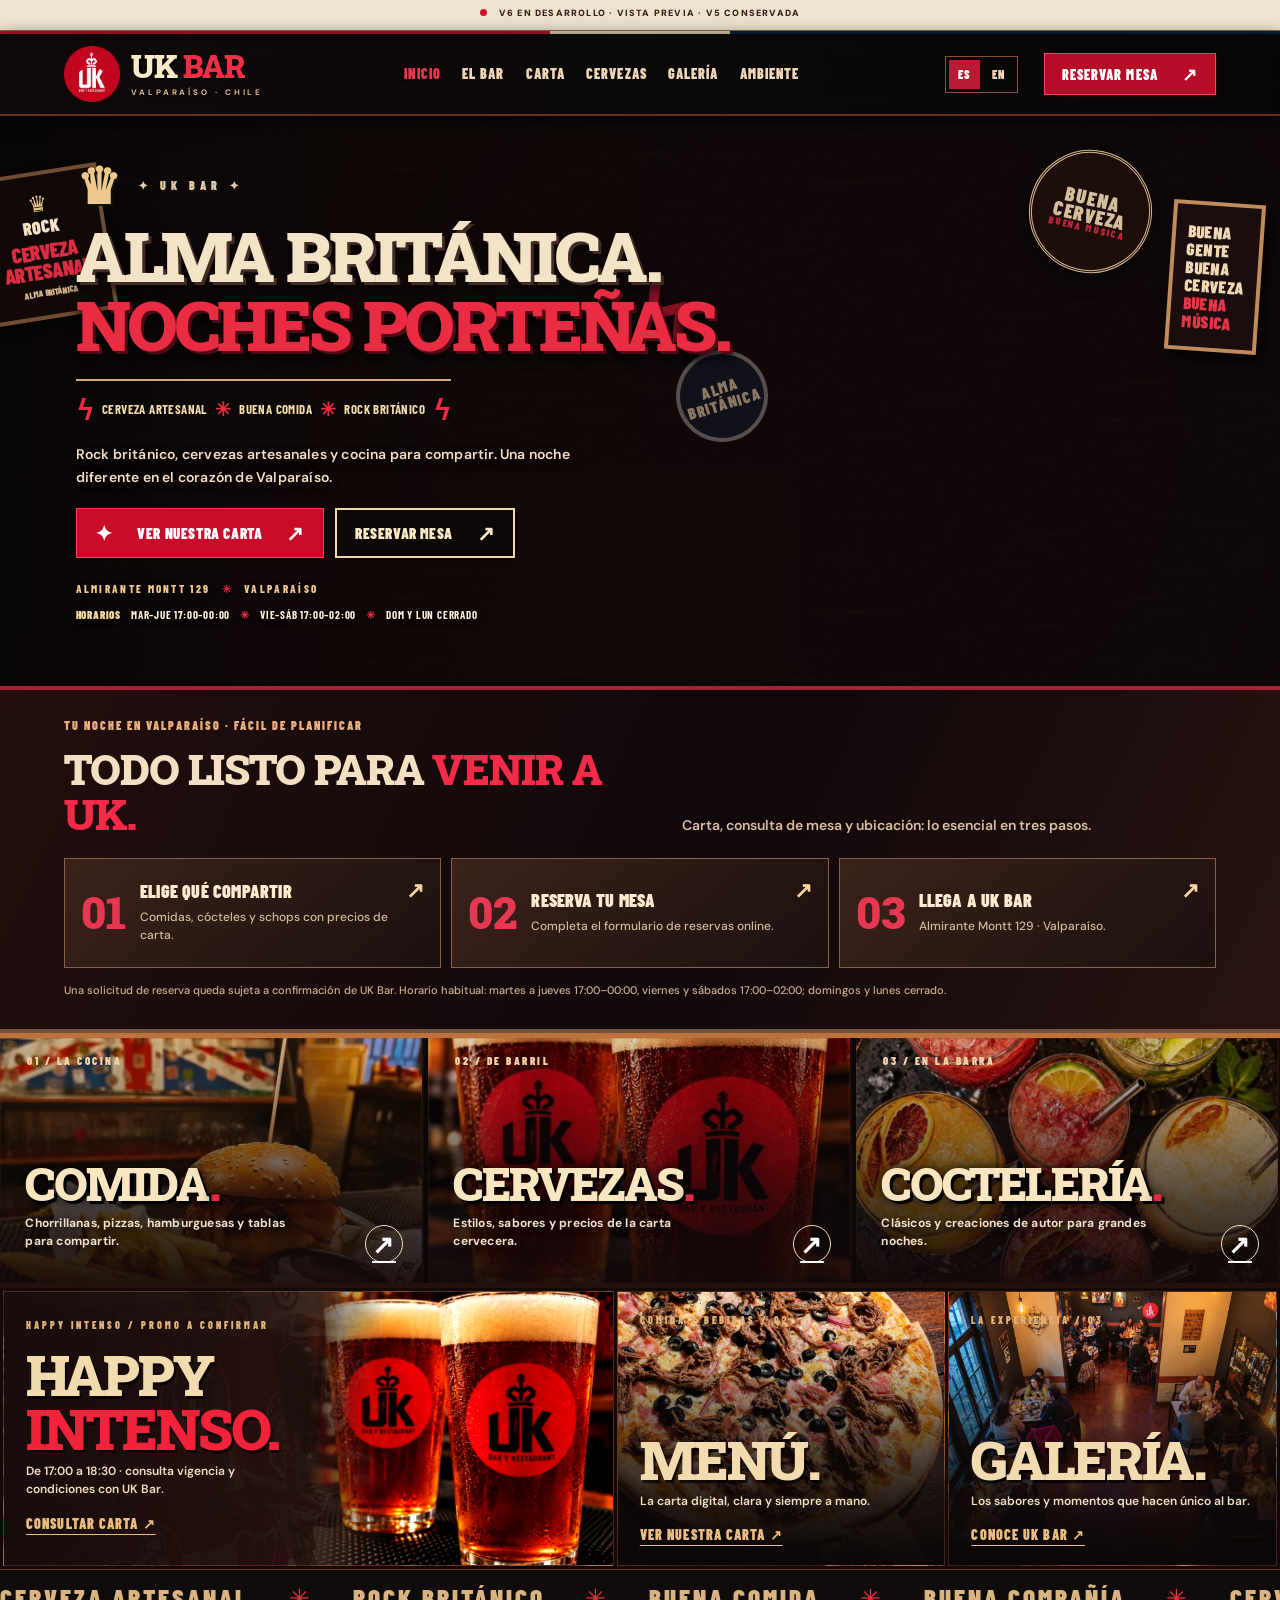
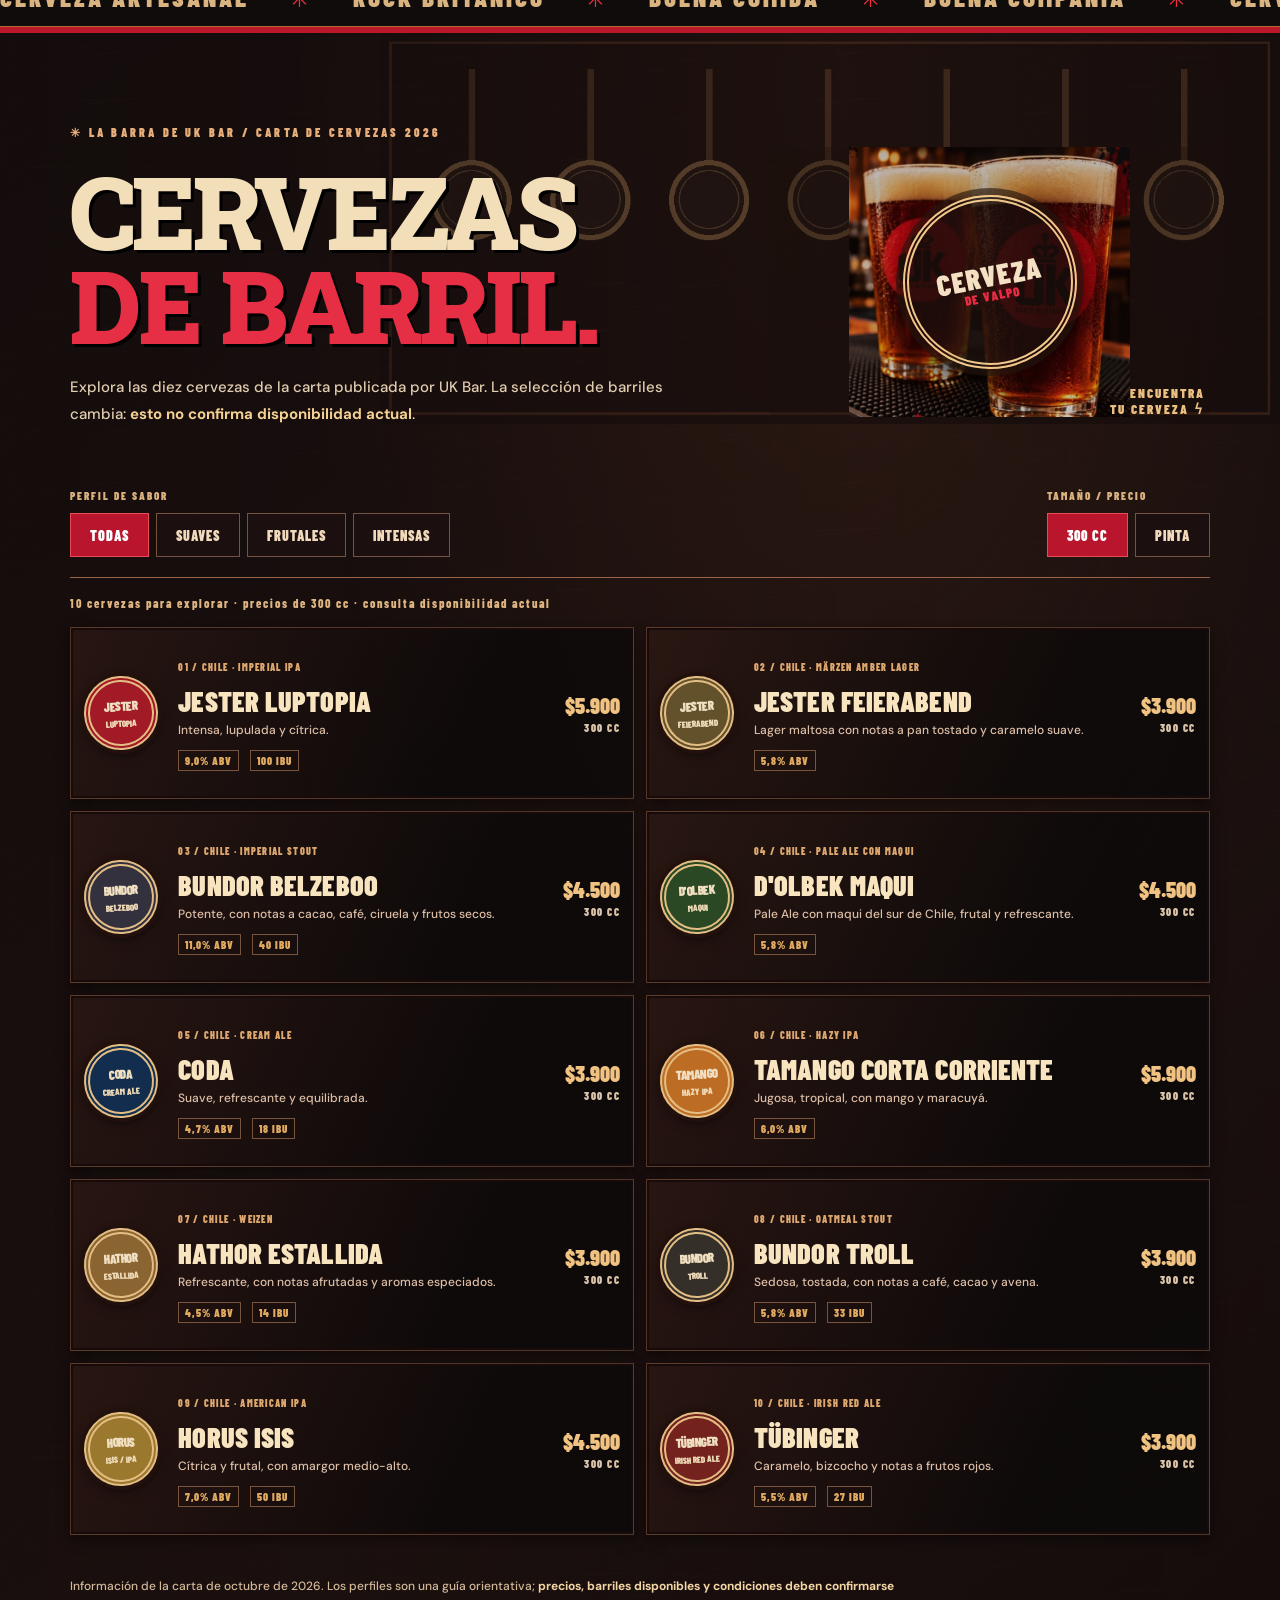
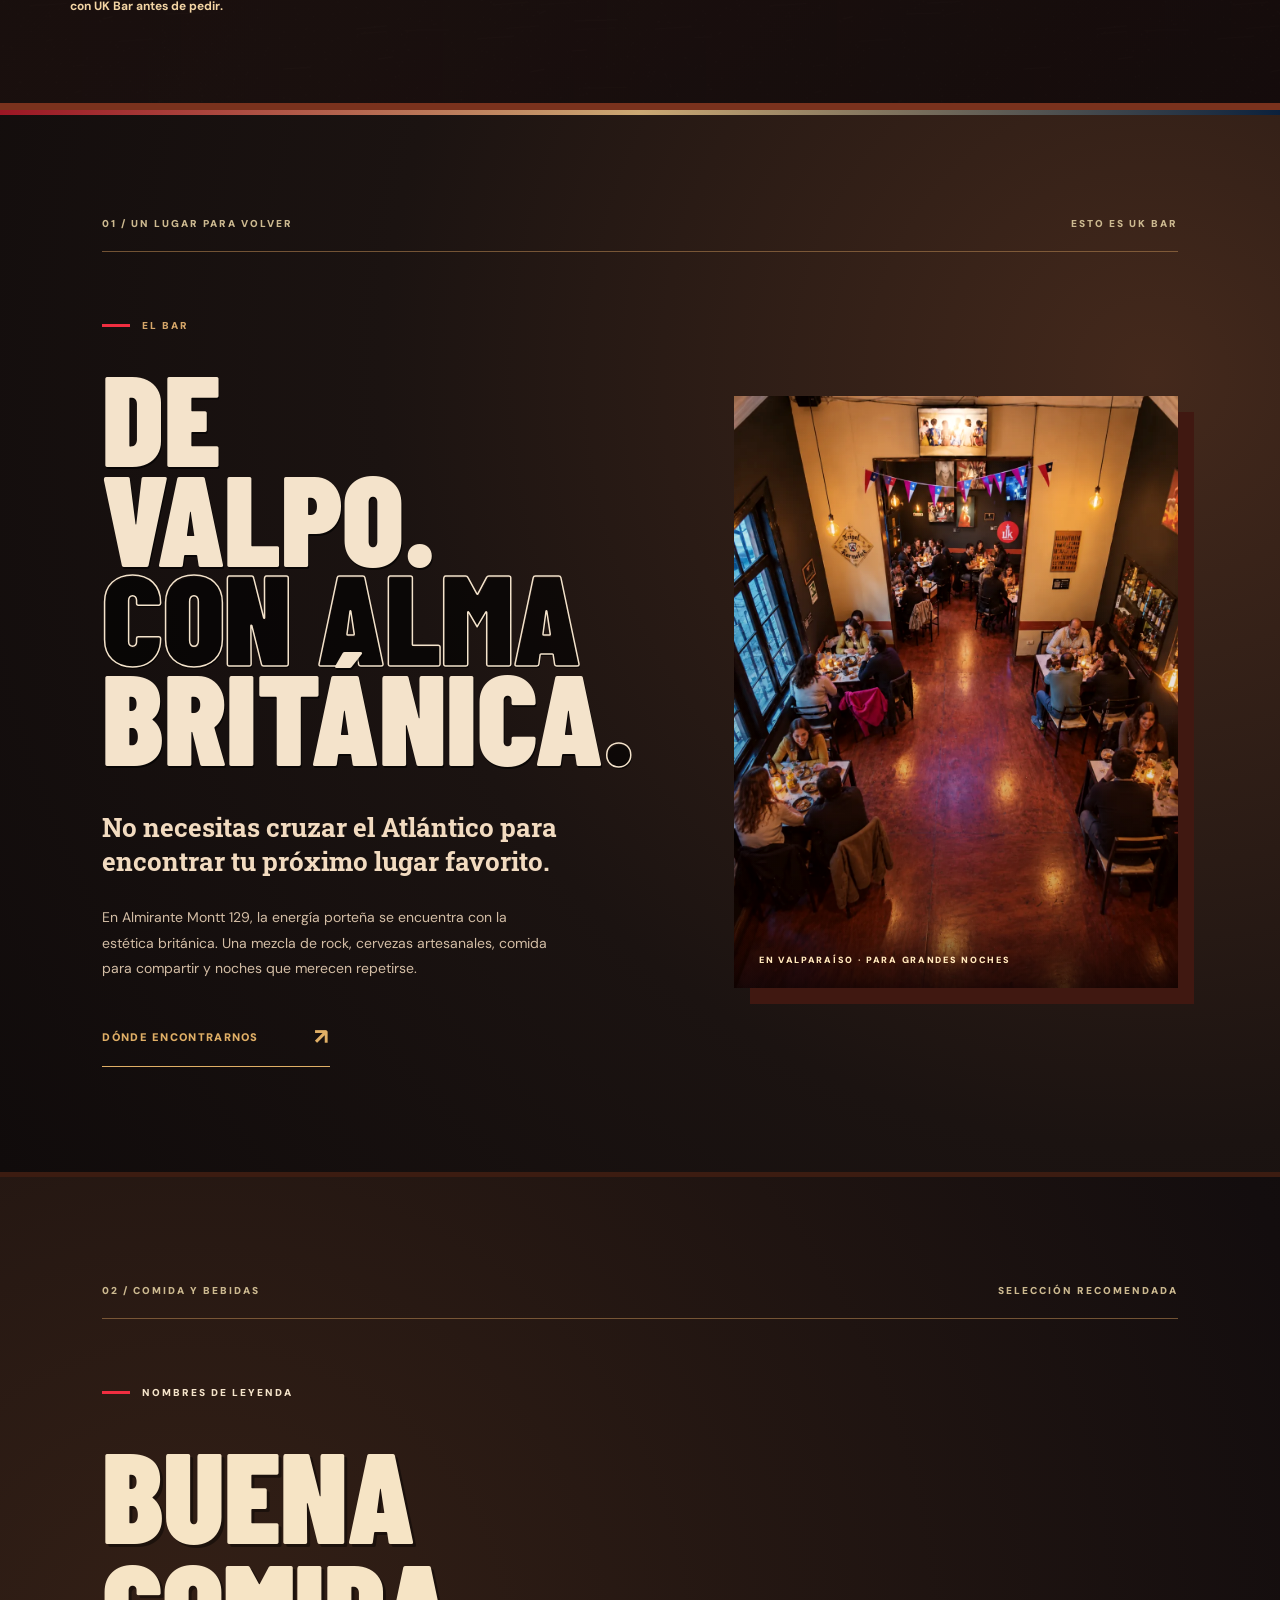
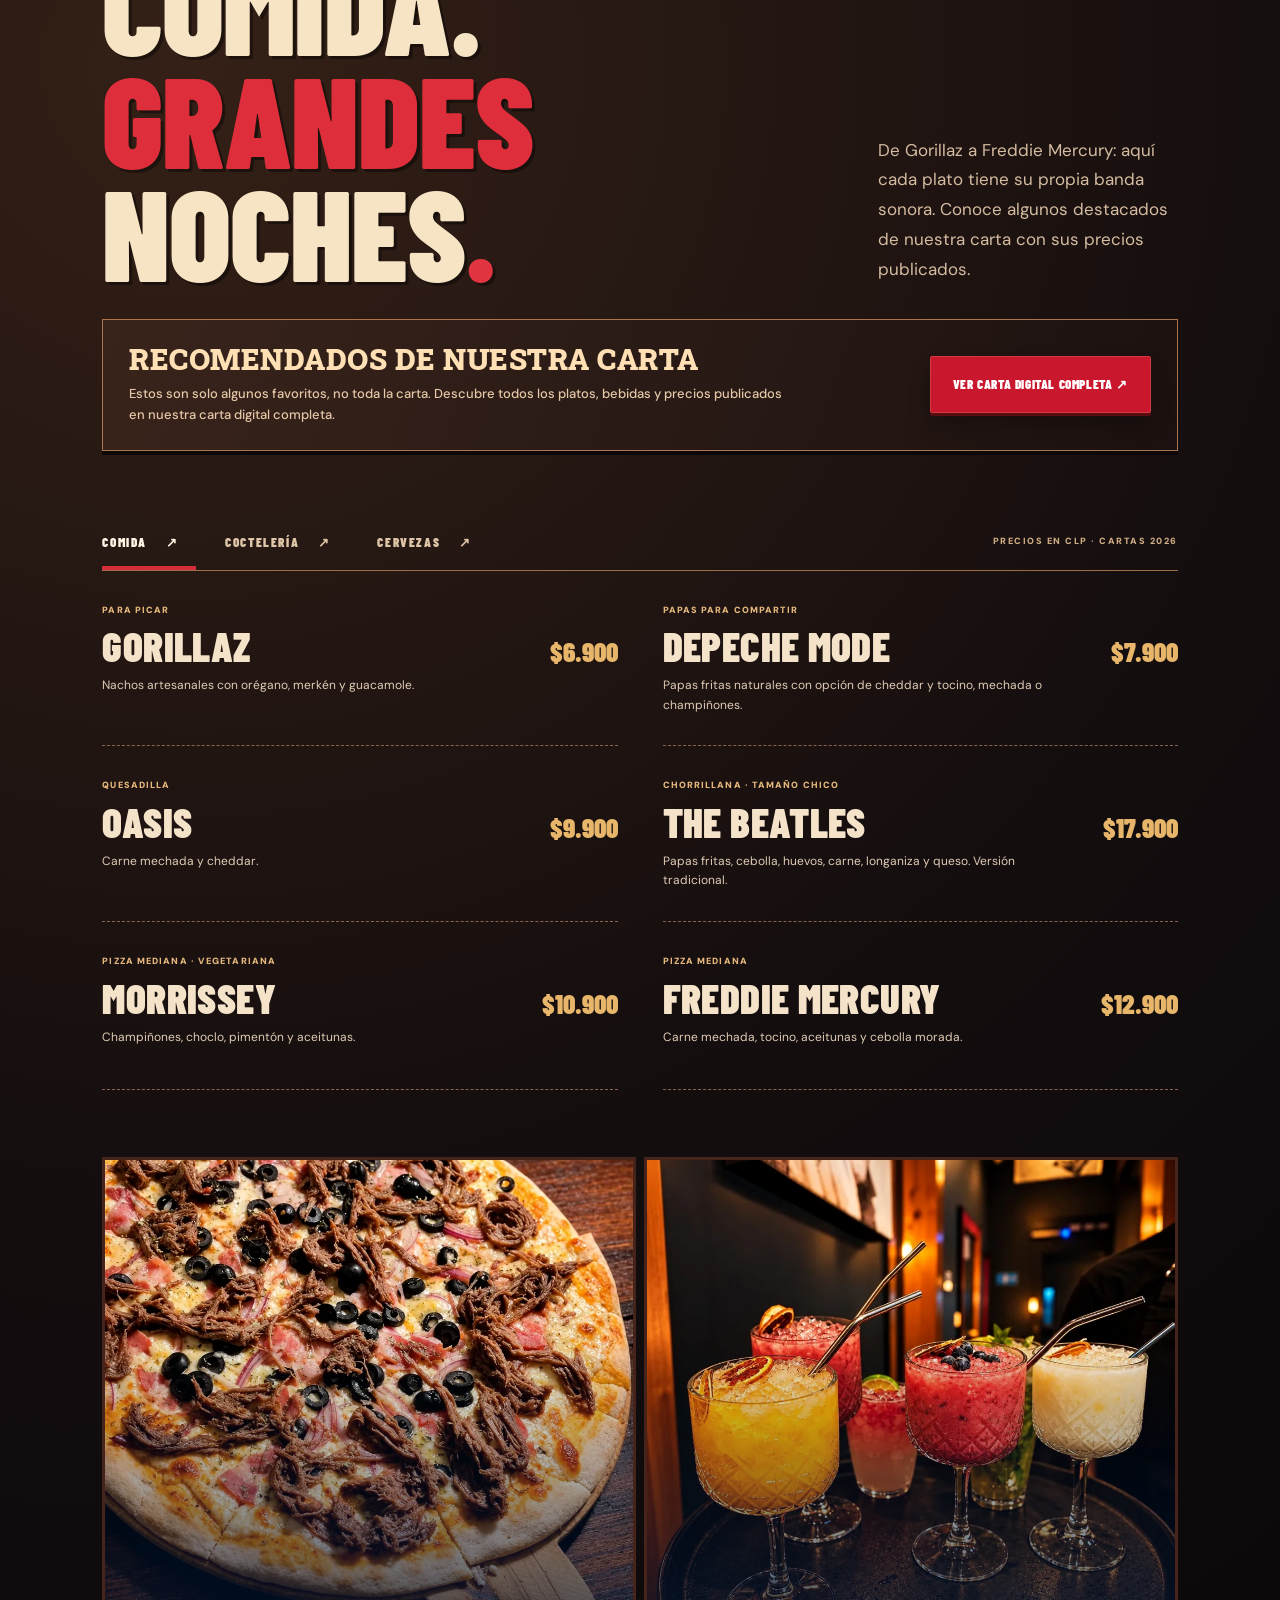
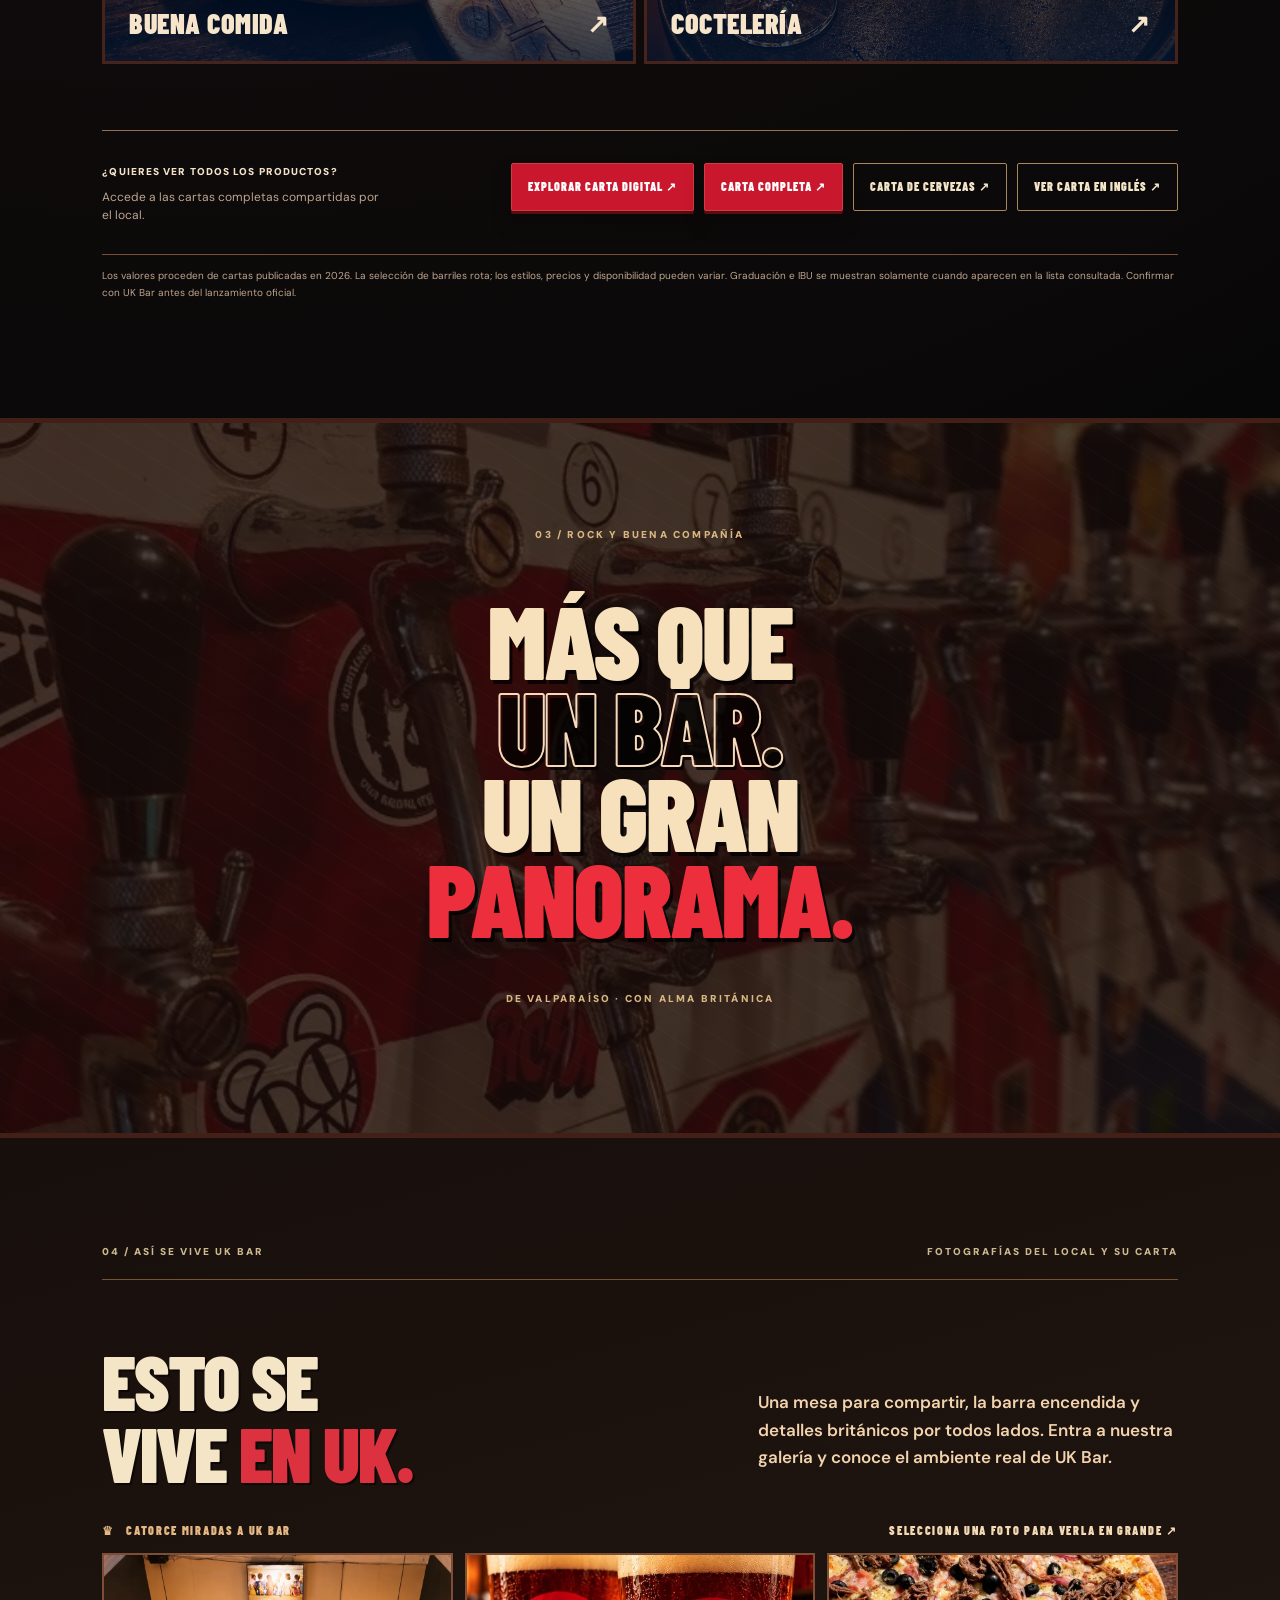
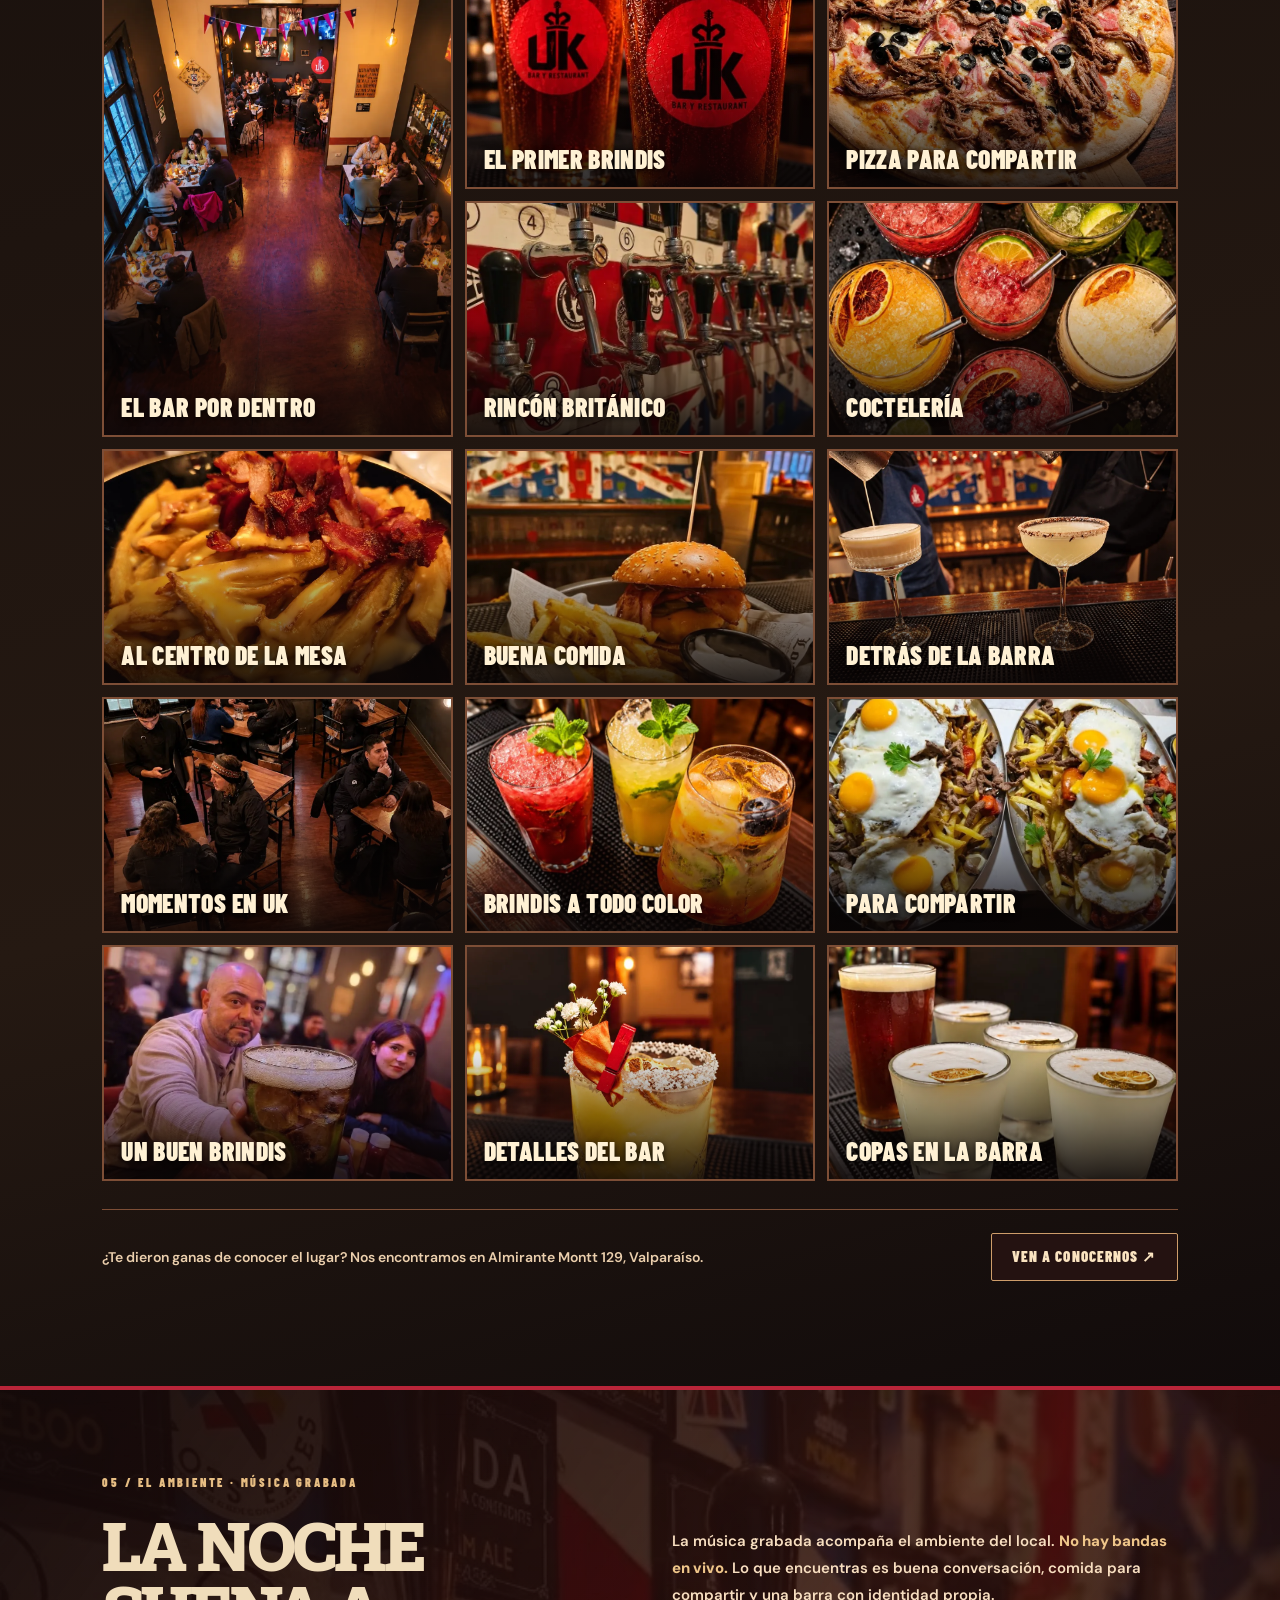
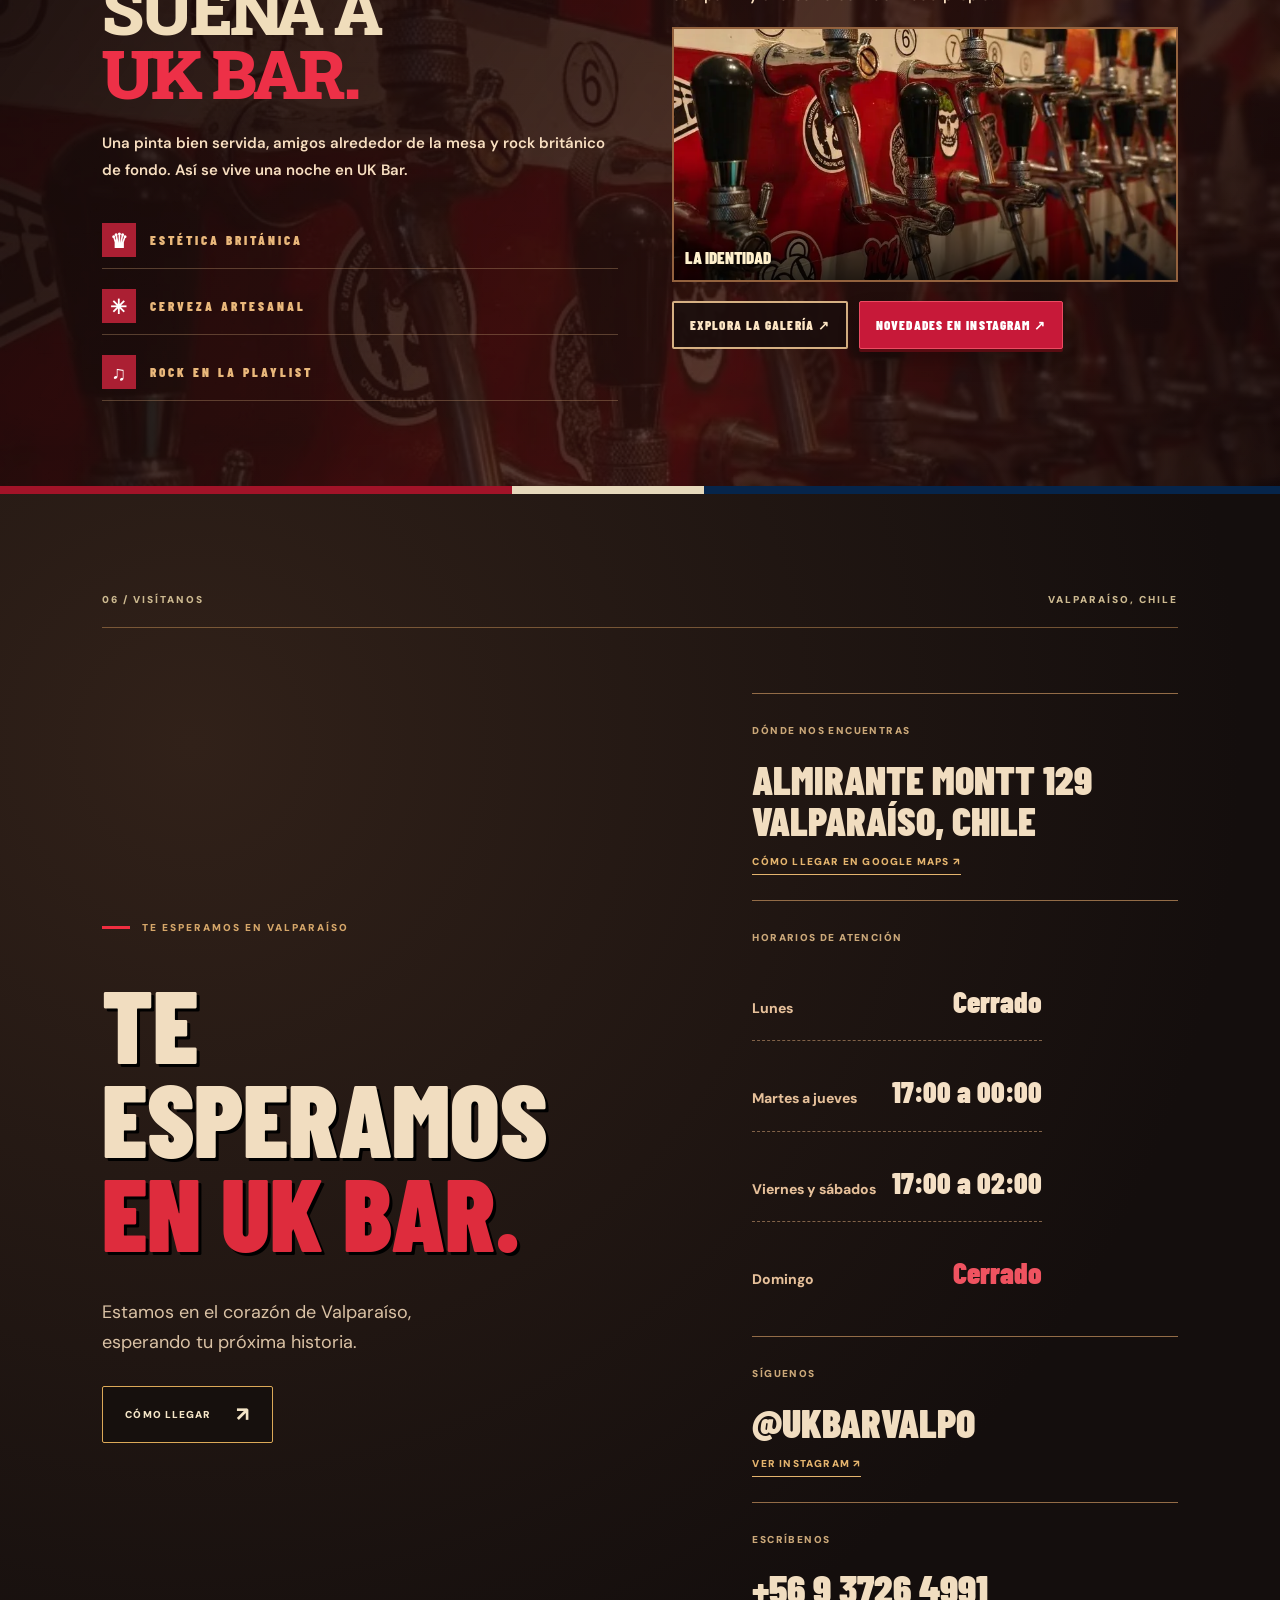
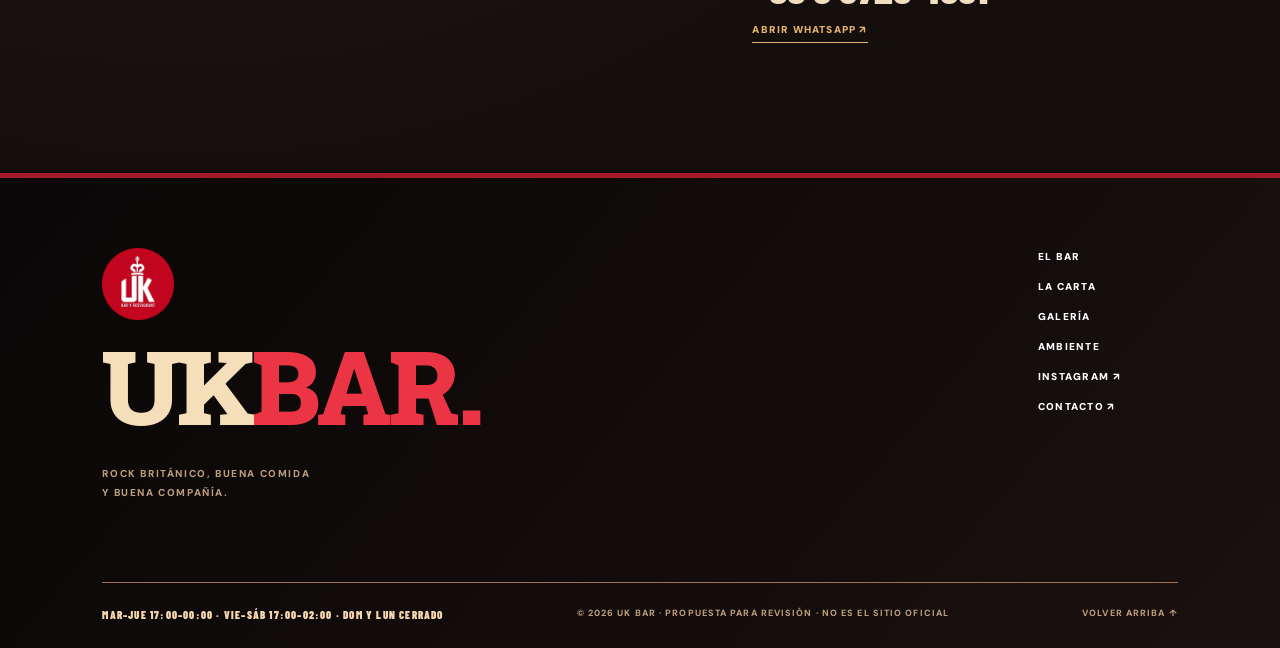
==== commit 2f4d1d06: "Highlight recommended menu items with direct full digital menu link" ====
--- a/index.html
+++ b/index.html
@@ -25,7 +25,7 @@
   <link href="https://fonts.googleapis.com/css2?family=Barlow+Condensed:wght@500;600;700;800;900&family=DM+Sans:wght@400;500;600;700&family=Roboto+Slab:wght@500;600;700;800;900&display=swap" rel="stylesheet" media="print" onload="this.media=&quot;all&quot;"><noscript><link href="https://fonts.googleapis.com/css2?family=Barlow+Condensed:wght@500;600;700;800;900&family=DM+Sans:wght@400;500;600;700&family=Roboto+Slab:wght@500;600;700;800;900&display=swap" rel="stylesheet"></noscript>
   <link rel="preload" href="assets/hero-v6-mobile.webp" as="image" type="image/webp" media="(max-width: 620px)" fetchpriority="high">
   <link rel="preload" href="assets/hero-v6.webp" as="image" type="image/webp" media="(min-width: 621px)" fetchpriority="high">
-  <link rel="stylesheet" href="ukbar.min.css?v=cleanupbookingphoto20261029">
+  <link rel="stylesheet" href="ukbar.min.css?v=menuhighlights20261029">
   <script src="ukbar.min.js?v=gallery8" defer></script>
   <script type="application/ld+json" id="business-data">{
     "@context":"https://schema.org",
@@ -222,10 +222,14 @@
 
     <span id="cervezas" class="anchor-sentinel" aria-hidden="true"></span>
     <section class="menu-section section-padding" id="carta" aria-labelledby="menu-title">
-      <div class="section-index"><span>02 / COMIDA Y BEBIDAS</span><span>CARTA OFICIAL</span></div>
+      <div class="section-index"><span>02 / COMIDA Y BEBIDAS</span><span>SELECCIÓN RECOMENDADA</span></div>
       <div class="menu-intro">
         <div><span class="eyebrow"><span class="eyebrow-line"></span> NOMBRES DE LEYENDA</span><h2 id="menu-title">BUENA<br>COMIDA. <em>GRANDES</em><br>NOCHES<span>.</span></h2></div>
-        <p>De Gorillaz a Freddie Mercury: aquí cada plato tiene su propia banda sonora. Explora una selección de la carta oficial con precios publicados.</p>
+        <p>De Gorillaz a Freddie Mercury: aquí cada plato tiene su propia banda sonora. Conoce algunos destacados de nuestra carta con sus precios publicados.</p>
+      </div>
+      <div class="menu-highlights-banner" aria-label="Selección de recomendados de la carta">
+        <div class="menu-highlights-copy"><strong>RECOMENDADOS DE NUESTRA CARTA</strong><p>Estos son solo algunos favoritos, no toda la carta. Descubre todos los platos, bebidas y precios publicados en nuestra carta digital completa.</p></div>
+        <a href="carta/" class="button button-red menu-highlights-cta" aria-label="Ver la carta digital completa de UK Bar">VER CARTA DIGITAL COMPLETA ↗</a>
       </div>
       <div class="menu-toolbar">
         <div class="category-tabs" role="tablist" aria-label="Categorías de la carta">
--- a/ukbar.min.css
+++ b/ukbar.min.css
@@ -1 +1,9 @@
 :root{--navy:#061d40;--blue:#012169;--red:#cf142b;--paper:#f8f5ef;--ink:#091a38;--white:#fff;--display:"Barlow Condensed",Impact,"Arial Narrow",sans-serif;--body:"DM Sans",Arial,sans-serif}*,*:before,*:after{box-sizing:border-box}body{margin:0;background:var(--navy);color:var(--white);font:400 14px/1.7 var(--body)}a{color:inherit;text-decoration:none}button,input{font:inherit}button{cursor:pointer}img{max-width:100%;display:block}figure{margin:0}::selection{background:var(--red);color:var(--white)}a:focus-visible,button:focus-visible{outline:3px solid #ffc153;outline-offset:5px}.skip{position:absolute;top:-70px;left:15px;padding:10px;background:#fff;color:#000;z-index:100}.skip:focus{top:10px}.proposal-banner{height:31px;background:#fff;color:#061b3e;text-align:center;padding:6px 15px;font-size:9px;font-weight:900;letter-spacing:.19em}.proposal-dot{background:var(--red);display:inline-block;width:7px;height:7px;border-radius:50%;margin-right:9px}.brand-stripe{display:grid;grid-template-columns:1fr 1fr 1fr;height:5px}.brand-stripe span:nth-child(1){background:var(--red)}.brand-stripe span:nth-child(2){background:#fff}.brand-stripe span:nth-child(3){background:#012169}.site-header{height:91px;padding:0 5.7%;display:flex;align-items:center;gap:26px;border-bottom:1px solid #ffffff2c;background:#071a39;position:relative;z-index:10}.brand{display:flex;align-items:center;gap:14px;min-width:210px}.brand img{height:54px;width:54px;object-fit:cover;border-radius:2px}.brand-wordmark{font:900 38px/.81 var(--display);letter-spacing:-1px}.brand-wordmark em{font-style:normal;color:#f63c53}.brand-wordmark small{display:block;color:#c8d7e9;font:800 9px/1.3 var(--body);letter-spacing:1.5px;margin-top:8px}.navigation{display:flex;align-items:center;justify-content:center;gap:32px;margin:auto}.navigation a{font-weight:900;font-size:10px;letter-spacing:1.5px;transition:color .2s}.navigation a:hover{color:#ff556b}.button{display:inline-flex;align-items:center;justify-content:space-between;gap:24px;min-height:57px;padding:0 22px;text-transform:uppercase;font-size:10px;letter-spacing:1.1px;font-weight:900;line-height:1.3;transition:transform .2s,background .2s,color .2s}.button:hover{transform:translateY(-3px)}.button span{font-size:20px}.button-red{background:var(--red);color:#fff}.button-red:hover{background:#ef2341}.button-small{min-height:45px;padding:0 17px;font-size:9px}.button-ghost{border:1px solid #ffffff8e;color:#fff;background:#ffffff05}.button-ghost:hover{background:#fff;color:var(--navy)}.button-outline{border:1px solid #b3c6e0;color:#fff}.button-outline:hover{background:#fff;color:var(--navy)}.button-blue{background:var(--blue);color:#fff}.button-blue:hover{background:var(--red)}.menu-toggle{display:none;background:none;border:none;padding:12px;gap:6px;flex-direction:column}.menu-toggle span{width:26px;height:2px;background:#fff;display:block;transition:transform .2s}.menu-toggle[aria-expanded=true] span:nth-child(1){transform:translateY(8px) rotate(45deg)}.menu-toggle[aria-expanded=true] span:nth-child(2){opacity:0}.menu-toggle[aria-expanded=true] span:nth-child(3){transform:translateY(-8px) rotate(-45deg)}.mobile-menu[hidden]{display:none!important}.mobile-menu{display:none}.hero{min-height:765px;display:grid;grid-template-columns:57% 43%;position:relative;isolation:isolate;background:linear-gradient(127deg,#071932,#0a2b65)}.hero:before{content:"";position:absolute;left:0;top:0;bottom:0;width:62%;pointer-events:none;z-index:-1;background:linear-gradient(160deg,transparent 0 48%,#e9233a1f 48% 50%,transparent 50%),linear-gradient(25deg,transparent 0 27%,#fff1 27% 29%,transparent 29%),radial-gradient(circle at 15% 20%,#ffffff0c,transparent 40%)}.hero-copy{position:relative;z-index:2;padding:54px 0 75px 13%;display:flex;flex-direction:column;justify-content:center}.hero-edition{font-size:9px;letter-spacing:1.7px;font-weight:900;display:flex;align-items:center;gap:11px;color:#d7e2f2;white-space:nowrap}.hero-edition .line{display:inline-block;width:25px;height:3px;background:var(--red)}.edition-num{margin-left:25px;color:#9bb1d0}.hero h1{font:900 clamp(85px,9.4vw,154px)/.77 var(--display);margin:50px 0 38px;letter-spacing:-.015em;max-width:750px;white-space:nowrap}.hero h1 span:not(.red-dot){-webkit-text-stroke:1.4px #f3f7ff;color:transparent}.hero h1 i{font-style:normal;color:#f24057}.hero h1 .red-dot{color:#f24057}.hero-copy>p{max-width:395px;color:#e3eaf6;font-size:15px;line-height:1.85}.hero-actions{display:flex;gap:12px;flex-wrap:wrap;margin-top:20px}.hero-foot{position:absolute;bottom:28px;left:13%;right:8%;display:flex;justify-content:space-between;font-size:9px;font-weight:900;letter-spacing:1.8px;color:#a5b7d3}.hero-image{position:relative;overflow:hidden;min-height:765px;background:#161c2c}.hero-image>img{width:100%;height:100%;object-fit:cover;position:absolute;inset:0;filter:saturate(1.11) contrast(1.02)}.hero-image:after{content:"";position:absolute;top:0;left:0;bottom:0;width:40px;background:linear-gradient(to right,#071b41a0,transparent);pointer-events:none}.hero-image-overlay{position:absolute;inset:0;background:linear-gradient(180deg,#001f4508 35%,#00132e90)}.hero-image-label{position:absolute;z-index:1;top:9%;right:9%;background:var(--red);color:#fff;aspect-ratio:1;width:150px;transform:rotate(9deg);border-radius:50%;display:flex;flex-direction:column;align-items:center;justify-content:center;box-shadow:0 8px 30px #0006}.hero-image-label>span:first-child{font:900 37px/.85 var(--display);text-align:center}.hero-image-label .star{font-size:21px;margin-top:10px}.hero-image-caption{position:absolute;bottom:35px;right:8%;font-weight:900;letter-spacing:1.8px;font-size:9px;z-index:1}.marquee{height:75px;background:var(--red);overflow:hidden;display:flex;align-items:center;border-top:1px solid #ffffff32}.marquee-track{display:flex;gap:40px;align-items:center;white-space:nowrap;width:max-content;font:900 35px/1 var(--display);letter-spacing:1px;animation:marquee 34s linear infinite}.marquee-track b{font-size:25px;font-weight:400}@keyframes marquee{to{transform:translate(-50%)}}.section-padding{padding:105px 8%}.section-index{display:flex;justify-content:space-between;gap:15px;padding-bottom:19px;border-bottom:1px solid currentColor;font-size:10px;font-weight:900;letter-spacing:2px;margin-bottom:65px}.about{background:var(--paper);color:var(--ink);position:relative}.about:before,.visit:before{content:"";height:8px;top:0;left:0;right:0;position:absolute;background:linear-gradient(90deg,var(--red) 0 33.33%,#fff 33.33% 66.66%,var(--blue) 66.66%)}.about-grid{display:grid;grid-template-columns:1fr .83fr;align-items:center;gap:9%}.eyebrow{font-size:10px;font-weight:900;letter-spacing:2px;display:flex;align-items:center;gap:12px}.eyebrow-line{height:3px;width:28px;background:var(--red)}.navy-eyebrow{color:#4c617b}.about h2{font:900 clamp(87px,10vw,151px)/.78 var(--display);letter-spacing:-.5px;margin:33px 0 45px}.about h2 span{-webkit-text-stroke:1.7px var(--navy);color:transparent}.red-dot{color:var(--red)}.about-lead{font-size:clamp(22px,2.6vw,34px);line-height:1.3;font-weight:700;max-width:540px}.about-copy>p:not(.about-lead){color:#445168;line-height:1.85;max-width:450px;font-size:14px}.text-link{font-size:11px;letter-spacing:1.3px;font-weight:900;border-bottom:1px solid;padding:10px 0;display:inline-flex;gap:55px;align-items:center;margin-top:12px}.text-link span{font-size:22px}.about-image{position:relative;aspect-ratio:3/4;max-height:760px;box-shadow:28px 26px #d8e0e9}.about-image img{height:100%;width:100%;object-fit:cover}.photo-index{position:absolute;bottom:0;left:0;right:0;background:linear-gradient(transparent,#061d40ce);padding:36px 25px 19px;font-size:9px;letter-spacing:1.7px;font-weight:900;color:#fff}.menu-section{background:linear-gradient(155deg,#07182f,#0a2b5c 64%,#07182f);color:#fff}.menu-intro{display:flex;justify-content:space-between;align-items:end;gap:50px}.menu-intro h2{font:900 clamp(81px,10vw,146px)/.83 var(--display);letter-spacing:-.4px;margin:36px 0 0}.menu-intro h2 em{color:#f94b60;font-style:normal}.menu-intro h2>span{color:#f94b60}.menu-intro>p{max-width:300px;line-height:1.75;font-size:17px;margin-bottom:3px;color:#d9e4f1}.menu-toolbar{display:flex;justify-content:space-between;align-items:end;gap:20px;margin-top:65px;border-bottom:1px solid #fff4}.category-tabs{display:flex;gap:7px;flex-wrap:wrap}.category-tab{background:transparent;border:0;color:#bfcfe6;border-bottom:4px solid transparent;padding:18px 18px 16px 0;margin-right:22px;font-size:11px;font-weight:900;letter-spacing:1.3px;transition:color .2s,border .2s}.category-tab span{padding-left:14px}.category-tab.is-active{border-color:var(--red);color:#fff}.menu-label{padding-bottom:20px;font-size:9px;font-weight:900;color:#b7cbe5;letter-spacing:1.5px;white-space:nowrap}.menu-grid{display:grid;grid-template-columns:repeat(2,minmax(0,1fr));gap:0 45px}.menu-item{padding:32px 0 30px;border-bottom:1px solid #ffffff44;min-height:168px}.menu-item[hidden]{display:none}.item-label{color:#9fb9d7;font-size:9px;letter-spacing:1.5px;font-weight:900}.item-title{display:flex;align-items:baseline;justify-content:space-between;gap:15px;margin:8px 0 9px}.item-title h3{font:900 clamp(28px,3.1vw,45px)/1 var(--display);letter-spacing:.3px;margin:0}.item-title strong{font:900 26px/1 var(--display);color:#ff6073;white-space:nowrap}.menu-item p{max-width:410px;margin:0;color:#d6e2f0;font-size:12px;line-height:1.65}.menu-visuals{display:grid;grid-template-columns:repeat(2,minmax(0,1fr));gap:13px;margin-top:67px}.visual-card{position:relative;aspect-ratio:1/.95;overflow:hidden}.visual-card img{width:100%;height:100%;object-fit:cover;transition:transform .55s}.visual-card:hover img{transform:scale(1.05)}.visual-card:after{content:"";position:absolute;inset:35% 0 0;background:linear-gradient(transparent,#031733cc)}.visual-card figcaption{position:absolute;z-index:1;bottom:25px;left:24px;right:24px;display:flex;justify-content:space-between;font:900 28px/.9 var(--display);letter-spacing:.5px}.visual-card figcaption span{font-size:26px}.menu-links{border-top:1px solid #ffffff3e;margin-top:66px;padding-top:32px;display:flex;justify-content:space-between;align-items:start;gap:30px}.menu-links p{margin:0;font-size:10px;letter-spacing:1.1px;font-weight:900}.menu-links small{display:block;font-size:12px;line-height:1.5;letter-spacing:0;font-weight:400;color:#bfcee3;max-width:280px;margin-top:8px}.menu-links>div{display:flex;justify-content:flex-end;flex-wrap:wrap;gap:10px}.menu-links .button{min-height:48px;padding:0 16px;font-size:9px}.price-note{font-size:10px;line-height:1.7;color:#b7c8de;margin:30px 0 0}.statement{min-height:720px;display:grid;place-items:center;text-align:center;position:relative;overflow:hidden;background:#062553}.statement-rules{position:absolute;inset:0;background:radial-gradient(circle at center,#184482,#041530 76%)}.statement-rules:before{content:"";position:absolute;inset:-100px;background:linear-gradient(145deg,transparent 0 28%,#ffffff0e 28% 29%,transparent 29% 65%,#cf142b22 65% 66%,transparent 66%),linear-gradient(33deg,transparent 0 45%,#ffffff0b 45% 46%,transparent 46% 68%,#cf142b2b 68% 69%,transparent 69%)}.statement-content{z-index:1;padding:90px 25px}.statement-content>span,.statement-content p{font-size:10px;letter-spacing:2.2px;font-weight:900}.statement h2{font:900 clamp(110px,15vw,215px)/.74 var(--display);letter-spacing:-1px;margin:50px 0}.statement h2 em{font-style:normal;-webkit-text-stroke:2px white;color:transparent}.statement h2 i{font-style:normal;color:#ff4963}.statement-content p{color:#d8e5f5}.gallery{background:#eeeae2;color:#071b3c}.gallery h2{font:900 clamp(82px,10vw,150px)/.8 var(--display);letter-spacing:-.5px;margin:0}.gallery h2 span{color:var(--red)}.gallery-heading{display:flex;justify-content:space-between;align-items:end;gap:35px}.gallery-heading p{max-width:320px;font-size:17px;line-height:1.6}.photo-gallery{margin-top:70px;display:grid;grid-template-columns:1.1fr 1fr 1fr;grid-template-rows:repeat(2,265px);gap:12px}.gallery-card{position:relative;overflow:hidden;background:#132548}.gallery-tall{grid-row:span 2}.gallery-card img{width:100%;height:100%;object-fit:cover;transition:transform .5s}.gallery-card:hover img{transform:scale(1.05)}.gallery-card:after{content:"";position:absolute;inset:60% 0 0;background:linear-gradient(transparent,#0009)}.gallery-card figcaption{position:absolute;bottom:18px;left:20px;z-index:1;color:#fff;font:900 23px var(--display);letter-spacing:.5px}.visit{background:var(--paper);color:var(--ink);position:relative}.visit-grid{display:grid;grid-template-columns:1fr .87fr;gap:15%;align-items:center}.visit h2{font:900 clamp(98px,11vw,160px)/.79 var(--display);margin:40px 0}.visit h2 em{color:var(--red);font-style:normal}.visit-left>p{max-width:320px;font-size:18px;line-height:1.65;margin-bottom:28px}.detail{border-top:1px solid #142e4d67;padding:28px 0 25px;display:flex;flex-direction:column;align-items:flex-start}.detail span{color:#64738b;font-size:10px;font-weight:900;letter-spacing:1.4px}.detail strong{font:900 clamp(31px,3vw,45px)/1.02 var(--display);margin:20px 0 12px}.detail a{font-size:10px;letter-spacing:1.2px;font-weight:900;border-bottom:1px solid;padding-bottom:4px}.booking-link{background:var(--red);color:#fff;display:flex;justify-content:space-between;gap:10px;padding:24px 22px;font:900 30px/1 var(--display);transition:background .2s}.booking-link:hover{background:#a61126}.booking-link span:last-child{font-size:30px}.footer{background:#05152f;padding:70px 8% 25px;color:#fff;border-top:5px solid var(--red)}.footer-top{display:flex;justify-content:space-between;align-items:start;gap:35px;margin-bottom:70px}.footer-top>div>img{float:left;width:72px;height:72px;margin:0 18px 20px 0}.footer-top strong{font:900 clamp(85px,11vw,160px)/.9 var(--display);letter-spacing:-3px;display:block}.footer-top strong span{color:#fd415b}.footer-top p{font-size:10px;letter-spacing:1.6px;line-height:1.9;color:#b7c8df;font-weight:800;clear:both;margin-top:32px}.footer-top nav{display:grid;gap:13px;min-width:140px;font-weight:900;letter-spacing:1.3px;font-size:10px}.footer-top nav a:hover{color:#ff4c64}.footer-bottom{border-top:1px solid #ffffff4b;padding-top:23px;display:flex;justify-content:space-between;gap:20px;font-size:9px;letter-spacing:1.1px;color:#b9cbe1;font-weight:800}@media(min-width:1600px){.hero h1{font-size:158px}.hero{grid-template-columns:55% 45%}}@media(max-width:1200px){.navigation{gap:17px}.hero-copy{padding-left:9%}.hero-foot{left:9%}.hero h1{font-size:clamp(86px,10vw,125px)}.hero-image-label{width:120px}.hero-image-label>span:first-child{font-size:31px}.section-padding{padding:85px 6%}.menu-links{flex-direction:column}.menu-links>div{justify-content:start}.visit-grid{gap:6%}}@media(max-width:850px){.site-header{height:78px;padding:0 5%}.brand{min-width:0}.brand img{width:49px;height:49px}.brand-wordmark{font-size:33px}.navigation,.header-action{display:none}.menu-toggle{display:flex;margin-left:auto}.mobile-menu{display:grid;position:absolute;top:114px;z-index:9;background:#061733;width:100%;padding:12px 6% 28px;box-shadow:0 12px 22px #0008}.mobile-menu a{font:900 26px var(--display);padding:13px 0;border-bottom:1px solid #ffffff30}.mobile-menu a:last-child{color:#ff6b7c}.hero{display:block;min-height:0}.hero-copy{padding:105px 6% 60px;min-height:650px}.hero h1{font-size:clamp(105px,15vw,150px)}.hero-foot{left:6%;right:6%}.hero-image{height:470px;min-height:470px}.hero-image>img{object-position:center 52%}.hero-image-label{top:24px;right:7%}.about-grid,.visit-grid{grid-template-columns:1fr;gap:55px}.about h2{font-size:clamp(90px,16vw,145px)}.about-image{aspect-ratio:4/3;max-height:550px}.menu-intro,.gallery-heading{display:block}.menu-intro>p,.gallery-heading p{max-width:570px;margin-top:35px}.menu-intro h2{font-size:clamp(90px,14vw,145px)}.menu-grid{gap:0 24px}.item-title h3{font-size:clamp(25px,4vw,35px)}.visual-card figcaption{font-size:20px}.photo-gallery{grid-template-rows:repeat(2,220px)}.statement{min-height:630px}.statement h2{font-size:clamp(100px,18vw,170px)}.visit h2{font-size:clamp(95px,16vw,145px)}.footer-top strong{font-size:110px}}@media(max-width:560px){.proposal-banner{font-size:7px;letter-spacing:.1em;padding:8px 5px}.brand-wordmark small{font-size:7px}.hero-copy{min-height:625px;padding-top:87px}.hero-edition{font-size:8px;letter-spacing:.8px}.edition-num{display:none}.hero h1{font-size:clamp(75px,17.9vw,101px);margin:35px 0}.hero-copy>p{font-size:13px}.hero-actions{display:grid}.hero-actions .button{width:100%}.hero-foot{font-size:8px;letter-spacing:.8px}.hero-image{height:365px;min-height:365px}.marquee{height:60px}.marquee-track{font-size:29px;gap:24px}.section-padding{padding:65px 6%}.section-index{font-size:8px;letter-spacing:.9px;margin-bottom:45px}.about h2{font-size:clamp(72px,16.5vw,95px)}.about-lead{font-size:23px}.about-image{box-shadow:14px 14px #c9d6e4}.menu-intro h2{font-size:clamp(64px,14vw,91px)}.menu-intro>p{font-size:14px}.menu-toolbar{display:block;margin-top:45px}.category-tabs{gap:6px;flex-wrap:nowrap}.category-tab{font-size:9px;letter-spacing:0;margin-right:2px;padding:16px 10px 12px 0}.category-tab span{padding-left:4px}.menu-label{font-size:8px;padding:8px 0}.menu-grid{grid-template-columns:1fr}.menu-item{min-height:120px;padding:21px 0}.item-title h3{font-size:34px}.item-title strong{font-size:25px}.menu-visuals{grid-template-columns:1fr 1fr;gap:8px;margin-top:40px}.visual-card{aspect-ratio:1}.visual-card:nth-child(3){grid-column:span 2;aspect-ratio:2.3}.visual-card figcaption{font-size:21px;bottom:15px;left:12px;right:12px}.menu-links .button{width:100%}.menu-links>div{width:100%}.statement{min-height:510px}.statement-content{padding:60px 15px}.statement h2{font-size:clamp(81px,19vw,112px);margin:35px 0}.gallery h2{font-size:clamp(65px,15.7vw,110px)}.gallery-heading p{font-size:14px}.photo-gallery{grid-template-columns:1fr 1fr;grid-template-rows:repeat(3,190px);gap:8px;margin-top:40px}.gallery-card.gallery-tall{grid-row:span 2}.gallery-card:last-child{grid-column:span 2}.gallery-card figcaption{font-size:19px;left:12px}.visit h2{font-size:clamp(87px,18vw,120px)}.detail strong{font-size:35px}.booking-link{font-size:24px}.footer{padding:60px 6% 25px}.footer-top{display:block}.footer-top strong{font-size:90px}.footer-top nav{grid-template-columns:1fr 1fr;gap:17px;margin-top:45px}.footer-bottom{flex-direction:column;font-size:8px}.photo-index{font-size:7px}}@media(prefers-reduced-motion:reduce){html{scroll-behavior:auto}.marquee-track{animation:none}.button,.visual-card img,.gallery-card img{transition:none}}:root{--pub-ink:#0b0909;--pub-dark:#130e0c;--pub-wood:#211713;--pub-red:#c9182d;--pub-redhot:#f02e40;--pub-paper:#f4e5c7;--pub-aged:#ccb990;--pub-gold:#dca958;--pub-navy:#07172d;--pub-display:"Roboto Slab",Georgia,serif}body{background:var(--pub-ink);color:var(--pub-paper)}.proposal-banner{background:#ede5d5;color:#2c1d14;border-bottom:1px solid #8b6f45;font-family:var(--body)}.brand-stripe{height:5px;grid-template-columns:43% 14% 43%}.brand-stripe span:nth-child(1){background:#bb1128}.brand-stripe span:nth-child(2){background:#e8d4b4}.brand-stripe span:nth-child(3){background:#082448}.site-header{height:90px;background:linear-gradient(135deg,#100e0ddf,#0b0909fb),url(assets/grain.webp);border-bottom:1px solid #be854943;padding:0 5%;box-shadow:0 2px 19px #0008}.brand img{border:1px solid #e4d3ae60;box-shadow:0 1px 13px #0009}.brand-wordmark{font-family:var(--pub-display);font-weight:900;font-size:26px;letter-spacing:-2px;color:var(--pub-paper)}.brand-wordmark em{color:var(--pub-redhot)}.brand-wordmark small{font-family:var(--body);font-size:8px;letter-spacing:2.2px;color:var(--pub-gold);margin-top:6px}.navigation a{font:900 12px/1 var(--display);letter-spacing:1.7px;color:var(--pub-paper)}.navigation a:hover{color:var(--pub-gold)}.button,.button-red,.button-blue{border-radius:2px}.button-red{background:var(--pub-red);color:#fff;border:1px solid #d13c40;box-shadow:0 3px #590c12,0 12px 20px #0004}.button-red:hover{background:#ee263b}.button-blue{background:#16100d;color:var(--pub-paper);border:1px solid var(--pub-gold)}.button-outline{border-color:#aa865d;color:var(--pub-paper)}.button-outline:hover{background:var(--pub-paper);color:#17100d}.button-small{min-height:42px;font-family:var(--display);font-size:13px}.navigation,.header-action{flex-shrink:0}.pub-hero{min-height:760px;display:block;overflow:hidden;position:relative;isolation:isolate;background:#110d0c url(assets/pub-collage.webp) center 42%/cover no-repeat}.pub-hero:before{content:none}.pub-hero:after{content:"";position:absolute;inset:0;pointer-events:none;background:linear-gradient(180deg,#0707085e,#0000 25%,#0804063b 72%,#0705059b),radial-gradient(circle at 70% 50%,transparent 7%,#00000052 99%);z-index:-1}.pub-hero-wall{position:absolute;inset:0;pointer-events:none;opacity:.28;mix-blend-mode:screen;background:url(assets/grain.webp) repeat;z-index:-1}.pub-jack-left{position:absolute;width:520px;height:520px;right:1%;top:0;transform:rotate(-13deg);pointer-events:none;z-index:-1;opacity:.16;background:linear-gradient(90deg,transparent 43%,#e9e0d1 43% 57%,transparent 57%),linear-gradient(0deg,transparent 43%,#e9e0d1 43% 57%,transparent 57%),linear-gradient(90deg,transparent 47%,#b61228 47% 53%,transparent 53%),linear-gradient(0deg,transparent 47%,#b61228 47% 53%,transparent 53%),linear-gradient(35deg,transparent 46%,#e9e0d1 47% 51%,transparent 52%),linear-gradient(-35deg,transparent 46%,#e9e0d1 47% 51%,transparent 52%),#082149}.pub-hero-content{position:relative;z-index:2;padding:85px 0 77px 6.8%;max-width:min(860px,67vw)}.pub-hero-tag{display:flex;align-items:center;gap:12px;color:#f7deb2;font:900 11px var(--display);letter-spacing:3px;text-shadow:0 2px 5px #000}.pub-crown{font-size:29px;line-height:1;color:var(--pub-gold)}.pub-cross{color:var(--pub-redhot);font-size:24px}.pub-hero h1{font-family:var(--pub-display);font-weight:900;font-size:clamp(61px,7.35vw,118px);line-height:.99;letter-spacing:-5px;margin:42px 0 23px;text-shadow:0 4px 7px #0009,1px 1px 0 #0009;white-space:normal;max-width:840px}.pub-hero h1 span{display:block}.pub-title-cream{color:#f0dfbf;background-image:repeating-linear-gradient(168deg,#e9d2b2 0 2px,#faebca 3px 5px,#cab28b 6px 7px,#f5e3c5 8px 13px);-webkit-background-clip:text;background-clip:text;-webkit-text-fill-color:transparent;filter:drop-shadow(2px 4px 1px #0006)}.pub-title-red{color:#da233a;background-image:repeating-linear-gradient(159deg,#f02e43 0 3px,#ba182b 4px 6px,#ec263c 7px 12px);-webkit-background-clip:text;background-clip:text;-webkit-text-fill-color:transparent;filter:drop-shadow(2px 4px 1px #0008)}.pub-hero-subline{font:800 16px var(--display);letter-spacing:4px;color:#f0dbc4;text-shadow:0 2px 5px #000;margin:0 0 19px}.pub-hero-subline span{color:var(--pub-gold);padding:0 6px}.pub-hero-description{max-width:510px;color:#f9ecdb;line-height:1.75;font-size:15px;font-weight:500;text-shadow:0 2px 6px #000;letter-spacing:.1px}.pub-hero .hero-actions{margin-top:24px;gap:15px}.pub-hero .button{font:900 15px var(--display);letter-spacing:1px;padding:0 21px;min-height:55px}.pub-outline{border:1px solid #ebd5b4;color:#f4e9d7;background:#0c0a088c}.pub-outline:hover{background:#f8e9cd;color:#16110c}.pub-hero-side{position:absolute;right:2.5%;top:23%;bottom:0;width:32%;pointer-events:none}.pub-photo-stamp{position:absolute;right:8%;top:0;display:grid;place-content:center;transform:rotate(11deg);width:150px;height:150px;border-radius:50%;border:3px solid #f2d5a4;background:#2c130fd6;color:#eedbb9;font:900 22px/.95 var(--display);text-align:center;letter-spacing:1px;box-shadow:0 0 0 6px #2c130f75,0 8px 20px #0009}.pub-photo-stamp span{color:#e33744;font-size:29px;margin-top:7px}.pub-side-caption{position:absolute;bottom:30px;right:5%;background:#130d0ab0;padding:7px 11px;color:#e8c18d;font:900 11px var(--display);letter-spacing:2px}.pub-london-mark{position:absolute;bottom:32px;left:6.8%;font:900 12px/1.2 var(--display);letter-spacing:1.9px;color:#efdbc0;opacity:.85;padding-left:10px;border-left:3px solid #e02638;display:none}.pub-features{display:grid;grid-template-columns:repeat(3,minmax(0,1fr));min-height:365px;border-top:5px solid #aa6e38;border-bottom:5px solid #21110e}.pub-feature{min-height:365px;display:flex;flex-direction:column;justify-content:flex-start;padding:30px 7% 26px;position:relative;isolation:isolate;overflow:hidden;border-right:3px solid #180c0b;background-size:cover;background-position:center;color:#f3e4c8}.pub-feature:before{content:"";position:absolute;inset:0;z-index:-1;background:linear-gradient(90deg,#0b0808e8,#0c0708a0 45%,#1e0c0b26 95%),linear-gradient(0deg,#000b,transparent 70%)}.pub-feature:after{content:"";position:absolute;inset:0;z-index:-1;opacity:.34;background:url(assets/grain.webp) center/cover;mix-blend-mode:screen;transition:opacity .25s}.pub-feature:hover:after{opacity:.14}.pub-feature:hover .pub-feature-link{color:#fff;transform:translate(5px)}.pub-feature-food{background-image:url(assets/burger-fries.webp);background-position:70% 57%}.pub-feature-beer{background-image:url(assets/shops-pair.webp);background-position:65% 34%}.pub-feature-drinks{background-image:url(assets/drinks-colour.webp);background-position:65% 50%}.pub-feature-caption{font:900 10px var(--body);letter-spacing:2px;color:#e8c490;margin:0 0 42px}.pub-feature h2{font:900 clamp(38px,3.8vw,65px)/.98 var(--pub-display);letter-spacing:-2px;text-shadow:0 3px 10px #000;margin:0 0 16px}.pub-feature h2 em{font-style:normal;color:#e72b3b}.pub-feature-beer h2 em{color:#e5aa57}.pub-feature p{font-size:13px;font-weight:700;max-width:240px;line-height:1.5;text-shadow:0 2px 6px #000;letter-spacing:.2px}.pub-feature-link{font:900 13px var(--display);letter-spacing:1.8px;text-decoration:underline;text-underline-offset:7px;color:var(--pub-gold);transition:transform .2s,color .2s;margin-top:auto}.marquee{background:#100c0b;border-top:1px solid #6a372b;border-bottom:1px solid #ae6b32;height:68px}.marquee-track{color:#d9b480;font-family:var(--display);letter-spacing:3px;font-size:30px}.marquee-track b{color:var(--pub-redhot)}.about{background:radial-gradient(circle at 90% 25%,#44291c,#1b1311 55%,#100b0b);color:var(--pub-paper)}.about:before{height:5px;background:linear-gradient(90deg,#9b1624,#cba873,#0b213d)}.about .section-index,.gallery .section-index,.menu-section .section-index,.visit .section-index{border-color:#a47749a6;color:var(--pub-aged)}.section-index{font-size:10px}.navy-eyebrow{color:#d5a669}.eyebrow-line{background:var(--pub-redhot)}.about h2{font-family:var(--display);font-weight:900;color:#f4e3cb;text-shadow:1px 2px #0009}.about-lead{color:#f2dbc0;font-family:var(--pub-display);font-size:26px}.about-copy>p:not(.about-lead){color:#d3bda5}.about .text-link{color:#e0af66}.about-image{box-shadow:16px 16px #451c16;filter:sepia(.1) contrast(1.06)}.about-image:before{content:"";position:absolute;inset:0;background:linear-gradient(0deg,#290b0950,transparent);z-index:1;pointer-events:none}.photo-index{z-index:2;background:linear-gradient(transparent,#120809ba);color:#f8deb7}.pub-promo{min-height:480px;display:grid;grid-template-columns:54% 46%;position:relative;isolation:isolate;overflow:hidden;border-top:7px solid #43201a;border-bottom:7px solid #372015;background:linear-gradient(130deg,#150d0b,#30110b 67%,#100908)}.pub-promo:before{content:"";position:absolute;inset:0;pointer-events:none;background:url(assets/grain.webp) repeat;opacity:.18;mix-blend-mode:screen;z-index:-1}.pub-promo-copy{position:relative;z-index:2;padding:65px 6% 52px 13%;background:linear-gradient(95deg,#110a0ce8,#210d10a8 90%,transparent)}.promo-intro{font:900 11px var(--body);letter-spacing:2px;color:#e0b57a}.bolt{color:#ed3045;font:bold 32px var(--display);vertical-align:middle;padding:0 4px}.pub-promo h2{font:900 clamp(69px,8vw,130px)/.92 var(--pub-display);letter-spacing:-5px;color:#f5ddb5;text-shadow:1px 4px 5px #0008;margin:22px 0 14px}.pub-promo h2 span{color:#e42b3e}.promo-time{font:900 clamp(18px,2.2vw,30px)/1.1 var(--display);letter-spacing:1.6px;color:var(--pub-gold);margin:20px 0}.promo-time span{color:#ed3045;padding:0 10px}.pub-promo p{font-size:15px;color:#f9ead5;max-width:380px;line-height:1.65}.pub-promo .button{font-size:12px;font-family:var(--display);margin:7px 0 12px}.pub-promo small{display:block;max-width:450px;color:#bea58f;font-size:10px}.pub-promo-photo{position:relative;min-height:480px;background:#1b0e0a}.pub-promo-photo img{height:100%;width:100%;object-fit:cover;object-position:50% 45%;position:absolute;inset:0;filter:contrast(1.09) saturate(1.1)}.pub-promo-photo:after{content:"";position:absolute;inset:0;background:linear-gradient(90deg,#24100d7a,transparent 35%),linear-gradient(0deg,#17090840,transparent 70%)}.promo-photo-mark{position:absolute;bottom:16px;right:15px;z-index:1;border:2px solid #e5be85;background:#220d0dc7;padding:15px 18px;transform:rotate(-7deg);color:#f4e0bf;text-align:center;font:900 23px/.94 var(--display);letter-spacing:2px}.menu-section{background:radial-gradient(circle at 15% 20%,#342016,#130d0e 52%,#080707);color:#f4e3c9}.menu-intro h2{font-family:var(--display);letter-spacing:-1px;line-height:.88;color:#f6e4c5;text-shadow:3px 3px 0 #0006}.menu-intro h2 em{color:#df2e3b}.menu-intro h2>span{color:#e03540}.menu-intro>p{color:#d5bca1}.menu-toolbar{border-color:#9d6c48}.category-tab{font:900 13px var(--display);color:#dfc6a8;letter-spacing:1.6px}.category-tab.is-active{border-color:#d52c3a;color:#fff4e3}.category-tab:hover{color:#fff}.menu-label{color:#ccaa83}.menu-item{border-bottom:1px dashed #8b624c}.item-label{color:#c89e6c}.item-title h3{font-family:var(--display);font-size:clamp(31px,3.2vw,50px);font-weight:900;letter-spacing:.4px}.item-title strong{color:#e7b66a;font-size:27px}.menu-item p{color:#e0ccb7}.menu-visuals{gap:8px}.visual-card{border:3px solid #47251d;filter:contrast(1.02)}.menu-links{border-color:#967154}.menu-links small,.price-note{color:#bea58e}.menu-links .button{font-family:var(--display);font-size:12px;letter-spacing:1px}.statement{background:#100908;border-top:5px solid #422018;border-bottom:5px solid #422018}.statement-rules{background:linear-gradient(100deg,#170a09c9,#130b0bc9),url(assets/british-wall.webp) center/cover}.statement-rules:before{background:repeating-linear-gradient(32deg,transparent,transparent 22px,#c59a6b09 23px,#0000 24px)}.statement-content>span,.statement-content p{color:#d9b783}.statement h2{font-family:var(--display);font-weight:900;letter-spacing:0;line-height:.84;color:#f7e1bc;text-shadow:3px 4px #000b}.statement h2 em{-webkit-text-stroke:2px #f8daba}.statement h2 i{color:#ed2f3d}.gallery{background:linear-gradient(165deg,#170f0c,#251912 65%,#110b0b);color:var(--pub-paper)}.gallery h2{font-family:var(--display);font-weight:900;font-size:clamp(63px,7.2vw,122px);line-height:.88;text-shadow:2px 2px 0 #0008}.gallery h2 span{color:#dc3240}.gallery-heading p{color:#d9c0a2}.gallery-card{border:3px solid #3e231b}.gallery-card figcaption{color:#f4e4c8;text-shadow:0 2px 6px #000}.visit{background:radial-gradient(circle at 15% 20%,#312119,#140e0d 70%);color:#f1ddc0}.visit:before{background:linear-gradient(90deg,#a21328 0 40%,#e6d8bb 40% 55%,#06254b 55%)}.visit h2{font-family:var(--display);font-size:clamp(78px,9vw,130px);line-height:.92;color:#f1ddc0;text-shadow:3px 3px #000}.visit h2 em{color:#de2c3d}.visit-left>p{color:#dac2a5}.detail{border-color:#936c47}.detail span{color:#cba879}.detail strong{font-family:var(--display);letter-spacing:0;font-size:clamp(26px,3.2vw,40px)}.detail a{color:#e4b46e}.booking-link{background:#ba1830;font-family:var(--display);border:1px solid #e25757}.footer{background:linear-gradient(130deg,#090707,#1b1010);border-top:5px solid #a41a28}.footer-top strong{font-family:var(--pub-display);font-size:clamp(73px,8vw,145px);letter-spacing:-3px;color:#f5dfbb}.footer-top strong span{color:#eb3545}.footer-top p,.footer-bottom{color:#bd9f7b}.footer-top nav a:hover{color:#e6ad59}.footer-bottom{border-color:#a07350}@media(max-width:1150px){.pub-hero-content{max-width:74vw}.pub-hero h1{font-size:clamp(64px,7.5vw,94px)}.pub-feature h2{font-size:clamp(30px,3.6vw,48px)}.pub-promo-copy{padding-left:8%}}@media(max-width:850px){.site-header{height:76px;background:#110c0c}.mobile-menu{top:112px;background:#140e0ef7;border-bottom:2px solid #ab6a43}.mobile-menu a{font-family:var(--display);color:var(--pub-paper)}.mobile-menu a:last-child{color:#ef4556}.pub-hero{min-height:760px;background-position:59% 50%;display:block}.pub-hero:after{background:linear-gradient(90deg,#0a0708d4,#1209099e 85%),linear-gradient(0deg,#0b0608a9,transparent 60%)}.pub-hero-content{max-width:88vw;padding:100px 6% 68px}.pub-hero h1{font-size:clamp(61px,10vw,93px);letter-spacing:-3px}.pub-photo-stamp{width:112px;height:112px;font-size:18px;opacity:.7}.pub-features{grid-template-columns:repeat(3,minmax(0,1fr));min-height:295px}.pub-feature{min-height:295px;padding:22px 6%}.pub-feature-caption{margin-bottom:26px}.pub-feature h2{font-size:32px;letter-spacing:-1px}.pub-feature p{font-size:11px}.pub-feature-link{font-size:12px}.pub-promo h2{font-size:clamp(58px,8vw,90px);letter-spacing:-3px}.pub-promo-copy{padding:55px 5% 40px 7%}.pub-promo-photo{min-height:430px}}@media(max-width:600px){.brand-wordmark{font-size:24px}.pub-hero{min-height:655px;background-position:62% 50%}.pub-hero-content{padding:65px 5.5% 48px;max-width:100%}.pub-hero-tag{font-size:9px;letter-spacing:1.4px}.pub-crown{font-size:21px}.pub-hero h1{font-size:clamp(47px,11.1vw,67px);line-height:1.01;letter-spacing:-2.5px;margin:35px 0 24px}.pub-hero-subline{font-size:12px;letter-spacing:1.6px}.pub-hero-subline span{padding:0 2px}.pub-hero-description{font-size:14px;max-width:350px}.pub-hero .hero-actions{display:flex;flex-direction:column;width:min(330px,100%)}.pub-hero .button{font-size:13px;min-height:52px}.pub-photo-stamp,.pub-side-caption{display:none}.pub-features{grid-template-columns:1fr;min-height:0}.pub-feature{min-height:250px;padding:23px 7%;border-right:0;border-bottom:3px solid #130b0a;background-position:70% 35%}.pub-feature:before{background:linear-gradient(90deg,#0b0808e8,#0a0809a1 63%,transparent)}.pub-feature-caption{margin-bottom:16px;font-size:9px}.pub-feature h2{font-size:41px;margin-bottom:10px}.pub-feature p{font-size:13px;max-width:230px}.pub-feature-link{font-size:12px}.pub-promo{display:flex;flex-direction:column}.pub-promo-copy{padding:48px 6% 34px}.pub-promo h2{font-size:clamp(61px,14vw,92px)}.pub-promo-photo{height:350px;min-height:350px}.pub-promo-photo img{object-position:50% 48%}.pub-promo .button{width:100%}.about h2{font-size:clamp(64px,13vw,95px)}.menu-intro h2{font-size:clamp(65px,12.5vw,90px)}.category-tab{font-size:12px;letter-spacing:.2px}.gallery h2{font-size:clamp(51px,10.5vw,75px)}.visit h2{font-size:clamp(73px,13vw,99px)}.detail strong{font-size:clamp(25px,8vw,34px)}.footer-top strong{font-size:clamp(68px,15vw,90px)}}@media(prefers-reduced-motion:reduce){.marquee-track{animation:none}}.pub-mobile-break{display:none}.pub-hero-content{max-width:min(1050px,77vw)}.pub-hero h1{font-size:clamp(58px,5.6vw,96px);letter-spacing:-3px;line-height:1.04}.hero.pub-hero h1 span.pub-title-cream{display:block;color:#f3e1bf;-webkit-text-fill-color:#f3e1bf;-webkit-text-stroke:0 transparent;background:none;text-shadow:3px 3px 0 #2a1b16,0 7px 16px #080404ed;filter:none}.hero.pub-hero h1 span.pub-title-red{display:block;color:#e32940;-webkit-text-fill-color:#e32940;-webkit-text-stroke:0 transparent;background:none;text-shadow:3px 3px 0 #290b0d,0 7px 16px #080404ed;filter:none}.pub-hero .pub-hero-subline{margin-top:25px}@media(max-width:850px){.pub-mobile-break{display:block}.pub-hero-content{max-width:96vw}.pub-hero h1{font-size:clamp(56px,8.4vw,90px);letter-spacing:-2px}}@media(max-width:600px){.pub-hero h1{font-size:clamp(44px,10.7vw,67px);letter-spacing:-1px}}:root{--v5-cream:#f5e6c9;--v5-red:#d82037;--v5-amber:#e1ad69;--v5-ink:#100a09}.site-header{background:#100b0bed;border-bottom:1px solid #bf7c45a0;box-shadow:0 5px 19px #000c;min-height:82px}.site-header .brand{gap:11px;min-width:180px}.site-header .brand img{height:51px;width:51px;object-fit:cover}.site-header .brand-wordmark{font-size:27px;color:var(--v5-cream)}.site-header .navigation{gap:21px;margin:auto}.site-header .navigation a{font:900 14px var(--display);letter-spacing:1px;white-space:nowrap}.site-header .navigation a:first-child{color:var(--v5-red)}.site-header .header-action{font:900 13px var(--display);min-height:42px}.site-header .header-action span{font-size:18px}.proposal-banner{font-size:9px;letter-spacing:1.2px}.v5-hero{min-height:710px;display:block;background-image:url(assets/hero-v5.webp);background-position:center 50%;background-size:cover;background-repeat:no-repeat;position:relative;overflow:hidden;isolation:isolate}.v5-hero:before{content:"";position:absolute;inset:0;z-index:-1;background:linear-gradient(90deg,#0a0708c9 0%,#0a07069d 25%,#10090730 61%,transparent 100%);pointer-events:none}.v5-hero:after{content:"";position:absolute;inset:0;z-index:-1;background:linear-gradient(0deg,#070404d6 0%,transparent 26%,transparent 76%,#0b0707b2),radial-gradient(circle at 80% 48%,transparent,#0a050538 70%);pointer-events:none}.v5-hero-grain{position:absolute;inset:0;background:url(assets/grain.webp) repeat;opacity:.25;mix-blend-mode:soft-light;pointer-events:none;z-index:-1}.v5-hero-content{width:min(925px,68%);padding:92px 0 94px 5.6%;position:relative;z-index:2}.v5-eyebrow{font:900 15px var(--display);letter-spacing:4px;color:#e7c79b;text-shadow:0 2px 6px #000}.v5-hero #hero-title{margin:39px 0 26px;max-width:none;line-height:1.02;letter-spacing:-3px;font-family:var(--pub-display);font-size:clamp(48px,5.8vw,105px);font-weight:900;white-space:normal}.v5-hero #hero-title span{display:block;white-space:nowrap}.v5-hero #hero-title span.pub-title-cream{color:var(--v5-cream);-webkit-text-fill-color:var(--v5-cream);-webkit-text-stroke:0;background:none;letter-spacing:-3px;text-shadow:3px 4px 0 #21130ff0,0 8px 20px #000c}.v5-hero #hero-title span.pub-title-red{color:var(--v5-red);-webkit-text-fill-color:var(--v5-red);-webkit-text-stroke:0;background:none;letter-spacing:-3px;text-shadow:3px 4px 0 #21130ff0,0 8px 20px #000b}.v5-line{display:flex;align-items:center;gap:13px;border-top:1px solid #b58b60;max-width:675px;padding-top:18px;font:900 16px/1.2 var(--display);letter-spacing:3px;color:#f1d7b2;text-shadow:0 2px 6px #000}.v5-line b{color:#c92837;font-size:15px}.v5-hero-content>p{max-width:525px;font:600 16px/1.9 var(--body);color:#f1e2cf;text-shadow:0 2px 8px #000;margin:20px 0 0}.v5-hero .hero-actions{display:flex;gap:14px;margin-top:30px;flex-wrap:wrap}.v5-hero .button{font:900 15px var(--display);min-height:55px;letter-spacing:1px;white-space:nowrap;padding:0 22px}.v5-hero .button span{font-size:21px}.v5-hero .button-red{border:1px solid #ec4850;background:#c9182d}.v5-hero .pub-outline{background:#100909c4;border:1px solid #e3c7a0;color:#f5e5c5}.v5-left-poster{position:absolute;left:8px;bottom:125px;border:3px solid #a66b4880;background:#0b0909b2;padding:13px 11px;transform:rotate(-8deg);box-shadow:0 6px 24px #000c;z-index:0;opacity:.4}.v5-left-poster span{font:900 24px/.97 var(--display);color:#e6cb9e;letter-spacing:2px}.v5-hero-right{position:absolute;right:2.6%;top:7%;height:85%;width:36%;pointer-events:none}.v5-hero-seal{position:absolute;right:34%;top:0;background:#1d1212d9;border:2px solid #e4ba75;outline:4px solid #42251a99;border-radius:50%;width:96px;height:96px;display:grid;place-content:center;text-align:center;color:#f1ce91;font:900 45px/.9 var(--display);transform:rotate(-12deg);opacity:.8}.v5-hero-seal small{font:900 9px/1.2 var(--display);letter-spacing:.5px}.v5-rock-roundel{position:absolute;left:13%;top:7%;font:900 65px/1 var(--display);color:#d72b3b;opacity:.36}.v5-wall-sign{position:absolute;right:0;top:18%;color:#e8d6b7;font:900 20px/1.2 var(--display);letter-spacing:3px;padding:15px 14px;border:2px solid #ebba7980;background:#1b110cb3;box-shadow:0 7px 20px #0009;transform:rotate(2deg);text-shadow:0 2px 5px #000}.v5-wall-sign b{color:#e64c4f}.v5-bottom-edge{position:absolute;bottom:0;left:0;right:0;padding:12px 8%;font:900 11px var(--display);letter-spacing:3px;background:linear-gradient(90deg,#39140cf0,#170d0dd9);border-top:1px solid #ca8c4c66;color:#dfbc8c}.v5-features{display:grid;grid-template-columns:repeat(3,minmax(0,1fr));gap:4px;background:#0a0707;min-height:325px;border-top:6px solid #2d100b;border-bottom:6px solid #2d100b}.v5-features .pub-feature{min-height:323px;max-height:370px;padding:27px 6.5% 20px;justify-content:flex-end;background-size:cover}.v5-features .pub-feature-food{background-image:url(assets/burger-fries.webp);background-position:62% 55%}.v5-features .pub-feature-beer{background-image:url(assets/shops-pair.webp);background-position:54% 42%}.v5-features .pub-feature-drinks{background-image:url(assets/cocktails.webp);background-position:47% 45%}.v5-features .pub-feature:before{background:linear-gradient(0deg,#100708f8,#120807ad 53%,#0c07073f)}.v5-features .pub-feature:after{opacity:.13}.v5-features .pub-feature-caption{position:absolute;top:20px;left:6.5%;font:900 11px var(--display);color:#f5dcaf;letter-spacing:2.5px;margin:0}.v5-features .pub-feature h2{font:900 clamp(36px,4vw,63px)/.92 var(--pub-display);letter-spacing:-2px;margin:0 0 6px;color:#f1e0c0;text-shadow:3px 3px 0 #14080beb}.v5-features .pub-feature h2 span{color:#e32941}.v5-features .pub-feature p{font:700 12px/1.5 var(--body);color:#f2e1cd;max-width:330px;text-shadow:0 2px 8px #000;margin:3px 0 18px}.v5-features .pub-feature-link{position:absolute;right:23px;bottom:23px;width:42px;height:42px;border:1px solid #f2debf;border-radius:50%;display:grid;place-content:center;font:900 26px var(--display);margin:0;color:#fff}.v5-features .pub-feature:hover .pub-feature-link{background:#be2131;transform:translateY(-3px)}.v5-quick-links{display:grid;grid-template-columns:1.35fr .83fr .83fr;gap:4px;background:#100a09;padding:4px}.v5-quick{min-height:348px;position:relative;isolation:isolate;overflow:hidden;display:flex;flex-direction:column;justify-content:flex-end;padding:27px;color:#f3e0c1;border:1px solid #4c2922;background:#180e0b}.v5-quick:before{content:"";position:absolute;inset:0;pointer-events:none;z-index:-1;background:linear-gradient(0deg,#0d0706ee 0%,#1a0a0a88 62%,transparent 100%)}.v5-mini{color:#ddb37b;font:900 10px var(--display);letter-spacing:3px;margin-bottom:auto}.v5-quick h2{font:900 clamp(42px,4vw,74px)/.93 var(--pub-display);letter-spacing:-2px;margin:8px 0;color:#f2deb9;text-shadow:2px 3px 0 #000a}.v5-quick h2 em{color:#ed3344;font-style:normal}.v5-quick p{font:600 12px/1.6 var(--body);max-width:280px;margin:0 0 15px}.v5-quick strong{font:900 15px var(--display);letter-spacing:1.1px;text-decoration:underline;text-underline-offset:5px;color:#ebbd81}.v5-quick:hover strong{color:#fff}.v5-happy{background:linear-gradient(90deg,#230c0dfb,#2b0f10a0 55%,transparent),url(assets/british-wall.webp) center/cover;justify-content:center}.v5-happy:before{background:linear-gradient(90deg,#170c0cf2,#1e100ec7 43%,#0000 73%)}.v5-happy>div{position:relative;z-index:2;max-width:66%}.v5-happy .v5-mini{display:block;margin-bottom:16px}.v5-happy h2{font-size:clamp(56px,4.8vw,83px);line-height:.95}.v5-happy img{position:absolute;right:0;bottom:-2%;height:105%;width:48%;object-fit:cover;object-position:52% 53%;filter:contrast(1.15) saturate(1.08);z-index:0;mask-image:linear-gradient(90deg,transparent 0%,#000 26%)}.v5-happy strong,.v5-happy p{position:relative;z-index:2}.v5-quick-menu{background:linear-gradient(0deg,#180a06e3,transparent),url(assets/pizza.webp) center 48%/cover}.v5-quick-gallery{background:linear-gradient(0deg,#160909e6,transparent),url(assets/bar-interior-ambiente-20261028.webp) center/cover}.v5-quick-menu:before,.v5-quick-gallery:before{background:linear-gradient(0deg,#0a0707e8,transparent 90%)}.v5-quick-menu h2,.v5-quick-gallery h2{font-size:clamp(45px,4vw,73px)}.anchor-sentinel{display:block;position:relative;top:-80px;visibility:hidden}.v5-agenda{display:grid;grid-template-columns:1fr .7fr;gap:9%;padding:85px 8%;align-items:end;position:relative;background:linear-gradient(90deg,#130b0bbd,#1b0b0d9c),url(assets/british-wall.webp) center 34%/cover;color:#f0ddbb;border-top:4px solid #854221}.v5-agenda:before{content:"";position:absolute;inset:0;background:url(assets/grain.webp) repeat;opacity:.22;pointer-events:none}.v5-agenda-heading,.v5-agenda>div:last-child{position:relative}.v5-agenda-heading span{font:900 13px var(--display);letter-spacing:3px;color:#eab87b}.v5-agenda h2{font:900 clamp(53px,6.8vw,110px)/.92 var(--pub-display);letter-spacing:-3px;margin:25px 0 0}.v5-agenda h2 em{color:#ed3047;font-style:normal}.v5-agenda p{font:600 15px/1.85 var(--body);max-width:450px}.v5-agenda .button{font:900 15px var(--display)}.menu-section{scroll-margin-top:30px}.item-title h3{max-width:78%}.menu-item .item-label{letter-spacing:1.1px;color:#e5b77c}.menu-section .price-note{padding:12px 0;border-top:1px solid #79503e}@media(max-width:1200px){.site-header .navigation{gap:12px}.site-header .navigation a{font-size:12px}.site-header .brand{min-width:158px}.v5-hero-content{width:70%}.v5-hero #hero-title{font-size:clamp(47px,5.65vw,80px)}.v5-wall-sign{display:none}.v5-quick h2{font-size:clamp(37px,4.25vw,62px)}}@media(max-width:920px){.site-header .navigation,.site-header .header-action{display:none}.site-header .menu-toggle{display:flex;margin-left:auto}.v5-hero{min-height:650px;background-position:58% 50%}.v5-hero-content{width:78%;padding:83px 4.8% 82px}.v5-hero #hero-title{font-size:clamp(52px,7vw,74px)}.v5-hero #hero-title span{white-space:normal}.v5-line{font-size:14px;letter-spacing:1.8px;gap:8px}.v5-hero-content>p{max-width:510px;font-size:14px}.v5-hero-seal,.v5-rock-roundel{display:none}.v5-features .pub-feature h2{font-size:clamp(30px,3.9vw,42px)}.v5-quick-links{grid-template-columns:1fr 1fr}.v5-happy{grid-column:span 2;min-height:330px}.v5-happy h2{font-size:76px}.v5-quick{min-height:310px}.v5-agenda{grid-template-columns:1fr;gap:20px}}@media(max-width:600px){.site-header{height:75px}.v5-hero{min-height:750px;background-position:69% 50%}.v5-hero:before{background:linear-gradient(90deg,#10090bda,#140a0ab2 58%,#170b0a66)}.v5-hero:after{background:linear-gradient(0deg,#0c0707dd,transparent 34%,#0905067b)}.v5-hero-content{width:100%;padding:77px 5.5% 70px}.v5-eyebrow{font-size:11px;letter-spacing:1.4px}.v5-hero #hero-title{font-size:clamp(46px,11.5vw,68px);line-height:1.1;letter-spacing:-2px;margin:28px 0 20px}.v5-hero #hero-title span{white-space:normal!important}.v5-hero #hero-title span.pub-title-cream,.v5-hero #hero-title span.pub-title-red{letter-spacing:-2px}.v5-line{font-size:12px;flex-wrap:wrap;letter-spacing:1px;padding-top:14px;gap:7px}.v5-hero-content>p{font-size:13px;line-height:1.75;max-width:340px}.v5-hero .hero-actions{display:grid;gap:11px;width:min(330px,100%)}.v5-hero .button{width:100%;min-height:51px;font-size:13px}.v5-bottom-edge{font-size:8px;letter-spacing:1px;padding:12px 5%}.v5-left-poster{display:none}.v5-features{grid-template-columns:1fr;gap:4px}.v5-features .pub-feature{min-height:220px;max-height:none;padding:22px 7%}.v5-features .pub-feature h2{font-size:39px}.v5-features .pub-feature p{max-width:270px}.v5-quick-links{grid-template-columns:1fr}.v5-happy{grid-column:span 1;min-height:330px}.v5-happy>div{max-width:66%}.v5-happy h2{font-size:clamp(47px,11vw,70px)}.v5-happy img{width:53%;height:100%;object-position:47%}.v5-quick{min-height:245px}.v5-quick-menu,.v5-quick-gallery{min-height:240px}.v5-quick h2{font-size:clamp(39px,10.6vw,57px)}.v5-agenda{padding:65px 6%}.v5-agenda h2{font-size:clamp(46px,10vw,75px)}}@media(prefers-reduced-motion:reduce){.pub-feature,.v5-quick{transition:none}}:root{--v6-red:#ed263e;--v6-red-deep:#b60920;--v6-cream:#f7e7c7;--v6-gold:#ecbc79;--v6-rust:#4b231d;--v6-ink:#090709}html{scroll-behavior:smooth}body{background:#0c0808}a:focus-visible,button:focus-visible{outline:3px solid #f9cd76;outline-offset:4px}img{max-width:100%}.proposal-banner{background:#efe4d0;color:#38231a}.site-header{height:81px;background:linear-gradient(90deg,#100a0aec,#060609ed),url(assets/grain.webp);border-bottom:2px solid #71291d;position:relative;z-index:30}.site-header:before{content:"";position:absolute;inset:0;background:url(assets/grain.webp) repeat;opacity:.22;mix-blend-mode:screen;pointer-events:none}.site-header .brand img{border:0;box-shadow:none;object-fit:contain;height:56px;width:56px}.site-header .brand-wordmark{font:900 31px/1 var(--pub-display);letter-spacing:-1.5px;text-shadow:2px 2px 0 #000;color:#f9eacb}.site-header .brand-wordmark em{color:#ec3047}.site-header .brand-wordmark small{font:800 8px var(--body);letter-spacing:2.9px;color:#d9b38b;margin-top:5px}.site-header .navigation a{font:900 14px/1 var(--display);letter-spacing:1.1px;color:#eed5b3}.site-header .navigation a:hover,.site-header .navigation a:first-child{color:#ed354a}.site-header .header-action{font:900 14px var(--display);border-radius:0;background:#b80d28;border:1px solid #ff4055;box-shadow:3px 4px #100606}.brand-stripe{height:3px}.v6-hero{min-height:570px;background:#100808 url(assets/hero-v6.webp) center 47%/cover no-repeat;position:relative;overflow:hidden;isolation:isolate}.v6-hero:before{content:"";position:absolute;inset:0;background:linear-gradient(90deg,#080606dd 0%,#100808bc 30%,#10080652 60%,transparent 88%),linear-gradient(0deg,#1a060947,transparent 40%);pointer-events:none;z-index:0}.v6-hero:after{content:"";position:absolute;inset:0;pointer-events:none;z-index:0;background:radial-gradient(circle at 67% 55%,transparent 23%,#02010133 100%)}.v6-halftone{position:absolute;inset:0;background:url(assets/grain.webp) repeat;opacity:.36;mix-blend-mode:screen;pointer-events:none;z-index:1}.v6-hero-content{position:relative;z-index:5;max-width:920px;width:66%;padding:48px 0 49px 5.9%}.v6-crown{display:flex;align-items:center;gap:17px;color:#eec98d;font:900 50px/.85 var(--pub-display);text-shadow:2px 2px 0 #111;margin:0 0 11px}.v6-crown span{font:900 12px/1.4 var(--display);letter-spacing:5px;color:#e7cbad}.v6-hero #hero-title{font:900 clamp(52px,5.75vw,100px)/1.01 var(--pub-display);letter-spacing:-4.2px;max-width:100%;margin:14px 0 19px;text-shadow:3px 4px 0 #18090a,0 9px 20px #000c}.v6-hero #hero-title span{display:block;white-space:nowrap}.v6-hero #hero-title span.v6-cream{color:#f3e3c7;-webkit-text-fill-color:#f3e3c7;-webkit-text-stroke:0;background:none;filter:none;text-shadow:3px 3px 0 #422a24,0 8px 10px #050405c9}.v6-hero #hero-title span.v6-red{color:#e92c42;-webkit-text-fill-color:#e92c42;-webkit-text-stroke:0;background:none;filter:none;text-shadow:3px 3px 0 #4c0c16,0 8px 12px #000e}.v6-energy-line{display:flex;align-items:center;gap:9px;max-width:max-content;border-top:2px solid #d1aa77;padding-top:12px;font:900 clamp(12px,1.18vw,19px)/1.2 var(--display);letter-spacing:1.6px;color:#f7dca9;text-shadow:2px 2px #000}.v6-energy-line b{color:#e62d3d;font-size:19px}.v6-energy-line>span{color:#ee2b43;font-size:27px}.v6-intro{font:600 14px/1.65 var(--body);max-width:530px;color:#f4dfc3;text-shadow:0 3px 10px #000;letter-spacing:.2px;margin:17px 0 0}.v6-hero .hero-actions{margin-top:19px;gap:11px;display:flex;flex-wrap:wrap}.v6-hero .button{min-height:50px;font:900 15px var(--display);letter-spacing:.6px;border-radius:0;padding:0 18px;text-shadow:none;box-shadow:3px 4px #1004049c}.v6-hero .button-red{background:#c90a29;border:1px solid #ff3954}.v6-hero .pub-outline{background:#0c0909de;color:#fbe9c6;border:2px solid #efdaa8}.v6-hero-location{font:800 11px var(--display);letter-spacing:2.3px;margin-top:24px;color:#f2c994;text-shadow:0 3px 6px #000}.v6-hero-location span{color:#dd253c;margin:0 7px}.v6-pub-poster{position:absolute;z-index:2;top:55px;left:-20px;transform:rotate(-9deg);width:118px;padding:18px 9px;background:#120a08d7;border:4px solid #bf85578c;box-shadow:5px 5px 14px #000b;text-align:center}.v6-pub-poster:before{content:"\265b";display:block;font-size:22px;line-height:1;color:#eacb91}.v6-pub-poster span{font:900 18px var(--display);color:#f4e3c8}.v6-pub-poster b{display:block;font:900 23px/.94 var(--display);color:#dc2c41;letter-spacing:-.4px}.v6-pub-poster i{display:block;margin-top:8px;font:900 9px/1 var(--display);color:#d5b68c}.v6-hero-art{position:absolute;inset:0;pointer-events:none;z-index:3}.v6-art-stamp{position:absolute;top:10%;right:12%;border:3px double #f6d5a6;border-radius:50%;width:123px;height:123px;display:grid;place-content:center;text-align:center;background:#23100dda;color:#f6dcb6;transform:rotate(13deg);font:900 24px/.85 var(--display);letter-spacing:1px;opacity:.86;box-shadow:0 4px 22px #000c}.v6-art-stamp small{font-size:11px;color:#e02b45;letter-spacing:2px}.v6-roundel{position:absolute;top:41%;right:40%;border:4px solid #f3dcc291;border-radius:50%;width:92px;height:92px;display:grid;place-items:center;text-align:center;color:#efd5b2;font:900 17px/1 var(--display);letter-spacing:1.2px;background:#16274294;transform:rotate(-17deg);opacity:.55}.v6-side-sign{position:absolute;right:1.5%;top:15%;padding:17px 12px;border:4px solid #c18a59;box-shadow:5px 6px 17px #000e;background:#1b0f0ede;transform:rotate(4deg);font:900 20px/1.06 var(--display);letter-spacing:.4px;color:#f0d8b4}.v6-side-sign em{color:#e73548;font-style:normal}.v6-lightning{position:absolute;right:46%;top:26%;transform:rotate(-13deg);font:900 80px var(--display);color:#c71833;opacity:.65}.v6-features{background:#140808}.v5-features{min-height:0;border-top:5px solid #bd723b;border-bottom:5px solid #25100b}.v5-features .pub-feature{min-height:245px;max-height:none;padding:22px 6%;justify-content:flex-end;border-right:2px solid #180b0a;box-shadow:inset 0 0 0 1px #9b53363d}.v5-features .pub-feature:before{background:linear-gradient(0deg,#120809ee,#0c0809b4 34%,#0d08095a 73%,#09060921)}.v5-features .pub-feature-caption{top:16px;color:#f3d5a9}.v5-features .pub-feature h2{font:900 clamp(34px,3.6vw,56px)/.9 var(--pub-display);letter-spacing:-1.8px;color:#f9e5c0;text-shadow:3px 3px 0 #000e,0 0 12px #000}.v5-features .pub-feature p{font-size:12px;max-width:265px;margin-bottom:11px}.v5-features .pub-feature-link{height:38px;width:38px;right:19px;bottom:20px}.v5-features .pub-feature-food{background-position:52% 46%}.v5-features .pub-feature-beer{background-position:48% 47%}.v5-features .pub-feature-drinks{background-image:url(assets/cocktails.webp);background-position:51% 49%}.v5-quick-links{border-top:0;gap:3px;background:#120a09;padding:3px;grid-template-columns:1.45fr .78fr .78fr}.v5-quick{min-height:275px;padding:22px;border-color:#7c41276d}.v5-quick h2{font:900 clamp(39px,4.2vw,70px)/.96 var(--pub-display);color:#f2dbaf}.v5-quick h2 em{color:#f3223b}.v5-happy{background:linear-gradient(90deg,#1e090ae8,#26110eaa 50%,transparent),url(assets/british-wall.webp) center/cover}.v5-happy>div{max-width:63%}.v5-happy h2{font-size:clamp(43px,4.4vw,72px)}.v5-happy img{width:50%;height:100%;bottom:0;object-position:50% 55%}.v5-quick p{font-size:12px;line-height:1.45}.v5-quick strong{font:900 14px var(--display)}.v5-quick-menu{background-image:linear-gradient(0deg,#110809e8,transparent 72%),url(assets/pizza.webp)}.v5-quick-gallery{background-image:linear-gradient(0deg,#110809e8,transparent 72%),url(assets/bar-interior-ambiente-20261028.webp)}.marquee{height:58px}.marquee-track{font-size:25px}.about h2 span{-webkit-text-stroke:1.5px #f4e3cb}.menu-section{border-top:5px solid #3c1c11}.v6-taproom{padding:88px max(5.5%,calc((100vw - 1500px)/2)) 74px;background:radial-gradient(ellipse at 65% 3%,#552e1c 0%,transparent 46%),linear-gradient(140deg,#0a080a,#1e1310 67%,#100809);border-top:6px solid #ba1729;border-bottom:7px solid #7a321d;color:#f0dfc1;position:relative;isolation:isolate}.v6-taproom:before{content:"";position:absolute;inset:0;background:url(assets/grain.webp) repeat;opacity:.19;mix-blend-mode:screen;pointer-events:none;z-index:-1}.v6-taproom:after{content:"";position:absolute;inset:0;background:linear-gradient(90deg,#180e0dba,#180e0d93),url(assets/tap-wall-v6.webp) top right/900px auto no-repeat;z-index:-2}.v6-taproom-head{display:grid;grid-template-columns:1.5fr 1fr;gap:40px;align-items:center}.v6-kicker{font:900 12px var(--display);letter-spacing:3.2px;color:#e9af7b}.v6-taproom h2{font:900 clamp(60px,7.8vw,119px)/.94 var(--pub-display);letter-spacing:-3px;color:#f2deb9;text-shadow:3px 3px 0 #000;margin:21px 0}.v6-taproom h2 em{color:#e62f45;font-style:normal}.v6-taproom-head p{max-width:615px;color:#e1ccaf;font:500 15px/1.8 var(--body)}.v6-taproom-head p strong{color:#f4d092}.v6-taproom-visual{min-height:270px;position:relative;display:flex;align-items:center;justify-content:center;background:linear-gradient(#1a0e0a4d,#170c0840),url(assets/shops-pair.webp) center 47%/contain no-repeat}.v6-taproom-ring{display:grid;place-content:center;height:174px;width:174px;border:6px double #f1c88b;border-radius:50%;background:#190e0cc9;box-shadow:0 0 0 7px #24150e9e,0 15px 35px #000c;transform:rotate(-11deg);font:900 29px/.94 var(--display);text-align:center;color:#f4e0c3;letter-spacing:1.4px}.v6-taproom-ring small{font-size:13px;color:#e92c44}.v6-taproom-small{position:absolute;bottom:0;right:1%;font:900 13px var(--display);color:#ebbf81;text-align:right;letter-spacing:2px}.v6-taproom-controls{display:flex;align-items:end;justify-content:space-between;gap:22px;margin:46px 0 18px;padding-bottom:20px;border-bottom:1px solid #9b6448;flex-wrap:wrap}.v6-control-group>span{display:block;font:900 11px var(--display);color:#dab17e;letter-spacing:2px;margin-bottom:11px}.v6-control-options{display:flex;gap:7px;flex-wrap:wrap}.v6-filter,.v6-size{min-height:44px;padding:10px 19px;font:900 14px var(--display);letter-spacing:1px;background:#1b0f0f;color:#f1dabc;border:1px solid #765340;cursor:pointer}.v6-filter:hover,.v6-size:hover{border-color:#e9b278}.v6-filter.is-selected,.v6-size.is-selected{border-color:#e74d55;background:#b9162d;color:#fff}.v6-beer-status{font:800 12px var(--display);letter-spacing:2px;color:#deb481;margin:0 0 17px}.v6-tap-list{display:grid;grid-template-columns:repeat(2,minmax(0,1fr));gap:12px}.v6-tap{display:grid;grid-template-columns:100px minmax(0,1fr) auto;align-items:center;column-gap:20px;min-height:172px;padding:18px 20px;border:1px solid #8f5b428a;background:linear-gradient(115deg,#2b1713d9,#0c0909d9 70%);box-shadow:inset 0 0 0 2px #160b0a,0 4px 13px #0007}.v6-tap[hidden]{display:none}.v6-tap-badge{display:flex;flex-direction:column;align-items:center;justify-content:center;width:90px;height:90px;border:6px double #e3bd83;border-radius:50%;background:#52251b;box-shadow:0 0 0 4px #22100c,0 5px 12px #0008;transform:rotate(-3deg);text-align:center;line-height:1.12}.v6-tap-badge span{font:900 16px var(--display);letter-spacing:-.5px}.v6-tap-badge small{font:900 9px var(--display);color:#eedab7;margin-top:4px}.v6-badge-coda{background:#122d4e}.v6-badge-jester{background:#a21a26}.v6-badge-tamango{background:#bc6c23}.v6-badge-tubinger{background:#73221d}.v6-badge-dolbek{background:#294823}.v6-badge-horus{background:#9a782e}.v6-badge-feierabend{background:#63512b}.v6-badge-belzeboo{background:#34313e}.v6-badge-estallida{background:#8a6532}.v6-badge-troll{background:#343029}.v6-tap-meta>span{font:900 10px var(--display);letter-spacing:1.3px;color:#dca66d}.v6-tap h3{font:900 clamp(23px,2.2vw,34px)/1 var(--display);letter-spacing:.1px;color:#f8e4bf;margin:8px 0 6px}.v6-tap-meta>p{font:500 12px/1.55 var(--body);color:#ddbea7;margin:0}.v6-tap-figures{display:flex;gap:11px;margin-top:10px;font:900 11px var(--display);color:#dfa962;letter-spacing:1px}.v6-tap-figures span{border:1px solid #79543c;padding:3px 6px}.v6-tap-price{display:flex;flex-direction:column;align-items:end;gap:3px;white-space:nowrap}.v6-tap-price strong{font:900 26px var(--display);color:#f1c382}.v6-tap-price small{font:900 11px var(--display);color:#dcc5aa;letter-spacing:1.5px}.v6-taproom-foot{display:flex;gap:30px;align-items:center;justify-content:space-between;padding-top:29px}.v6-taproom-foot p{max-width:830px;font:500 12px/1.7 var(--body);color:#d4b899}.v6-taproom-foot p strong{color:#f3d5a4}.v6-taproom-foot .button{min-width:202px;font:900 14px var(--display)}.v5-agenda{border-top:3px solid #d1283e}.menu-section .menu-grid{scroll-margin-top:95px}@media(max-width:1320px){.v6-hero #hero-title{font-size:clamp(50px,5.6vw,79px)}.v6-hero-content{width:73%}.v6-art-stamp{right:10%;top:6%}.v6-side-sign{font-size:15px}.v6-tap{grid-template-columns:82px 1fr auto;padding:16px 13px;gap:12px}.v6-tap-badge{height:74px;width:74px}.v6-tap-badge span{font-size:13px}.v6-tap-price strong{font-size:22px}}@media(max-width:950px){.v6-hero{min-height:650px;background-position:61% 49%}.v6-hero-content{width:84%;padding:90px 5% 72px}.v6-hero #hero-title{font-size:clamp(52px,7.4vw,74px)}.v6-side-sign,.v6-art-stamp,.v6-roundel,.v6-pub-poster{display:none}.v5-features .pub-feature h2{font-size:clamp(29px,3.9vw,42px)}.v5-quick-links{grid-template-columns:1fr 1fr}.v5-happy{grid-column:span 2}.v6-tap-list{grid-template-columns:1fr}.v6-tap{grid-template-columns:95px 1fr auto;padding:18px}.v6-tap-badge{height:85px;width:85px}.v6-tap-badge span{font-size:15px}.v6-taproom{padding:65px 5%}.v6-taproom-head{grid-template-columns:1.4fr .8fr}}@media(max-width:620px){.site-header{height:76px}.site-header .brand-wordmark{font-size:24px}.v6-hero{min-height:705px;background-position:70% 45%;background-size:auto 100%}.v6-hero:before{background:linear-gradient(90deg,#080506e6,#130809b4 56%,#1b080954)}.v6-hero:after{background:linear-gradient(0deg,#090508d6,transparent 65%)}.v6-hero-content{width:100%;padding:73px 5% 45px}.v6-crown{font-size:39px;margin-bottom:15px}.v6-crown span{font-size:10px;letter-spacing:3px}.v6-hero #hero-title{font-size:clamp(43px,10.65vw,66px);letter-spacing:-1.5px;margin:18px 0 27px;line-height:1.04}.v6-hero #hero-title span{white-space:normal;max-width:440px}.v6-energy-line{font-size:12px;letter-spacing:.25px;gap:5px;flex-wrap:wrap}.v6-energy-line>span{font-size:18px}.v6-energy-line b{font-size:14px}.v6-intro{font-size:13px;line-height:1.7;max-width:330px;margin-top:24px}.v6-hero .hero-actions{display:flex;flex-direction:column;align-items:stretch;gap:11px;width:min(342px,100%)}.v6-hero .button{font-size:14px;width:100%;min-height:51px}.v6-hero-location{font-size:10px;letter-spacing:1.2px;margin-top:25px}.v5-features{display:grid;grid-template-columns:1fr}.v5-features .pub-feature{min-height:215px;padding:20px 6%}.v5-features .pub-feature h2{font-size:40px}.v5-features .pub-feature p{font-size:12px}.v5-quick-links{grid-template-columns:1fr}.v5-happy{grid-column:span 1;min-height:295px}.v5-happy h2{font-size:clamp(39px,10.4vw,58px)}.v5-happy>div{max-width:65%}.v5-happy img{width:52%}.v5-quick{min-height:220px;padding:22px}.v5-quick h2{font-size:48px}.v6-taproom{padding:54px 5%}.v6-taproom-head{display:block}.v6-taproom h2{font-size:clamp(52px,11vw,83px)}.v6-taproom-head p{font-size:13px}.v6-taproom-visual{min-height:200px;background-size:auto 240px}.v6-taproom-ring{height:117px;width:117px;border-width:4px;font-size:19px}.v6-taproom-ring small{font-size:10px}.v6-taproom-small{bottom:4px}.v6-taproom-controls{margin-top:26px}.v6-filter,.v6-size{min-height:41px;font-size:12px;padding:9px 12px}.v6-control-options{gap:6px}.v6-tap{grid-template-columns:59px minmax(0,1fr);gap:13px;padding:16px 13px;min-height:163px}.v6-tap-badge{height:55px;width:55px;border-width:3px;box-shadow:0 0 0 2px #281310}.v6-tap-badge span{font-size:10px}.v6-tap-badge small{font-size:6px}.v6-tap h3{font-size:24px}.v6-tap-meta>span{font-size:9px}.v6-tap-price{grid-column:2;flex-direction:row;align-items:center;gap:12px;padding-top:5px}.v6-tap-price strong{font-size:23px}.v6-taproom-foot{display:block}.v6-taproom-foot .button{width:100%;margin-top:14px}}@media(prefers-reduced-motion:reduce){html{scroll-behavior:auto}.v6-hero *,.v6-taproom *{animation:none!important;transition:none!important}}@media(max-width:380px){.v5-agenda{grid-template-columns:minmax(0,1fr)}.v5-agenda>div{min-width:0}.v5-agenda h2{font-size:clamp(35px,9vw,49px);letter-spacing:-2px;overflow-wrap:anywhere}}.v6-hero #hero-title{font-size:clamp(48px,5.4vw,91px);letter-spacing:-3px}.v6-hero #hero-title span.v6-cream,.v6-hero #hero-title span.v6-red{letter-spacing:-3px}.v6-hero-hours{display:flex;align-items:center;flex-wrap:wrap;column-gap:10px;row-gap:3px;max-width:660px;margin-top:11px;color:#ecd0a7;font:900 11px/1.4 var(--display);letter-spacing:.8px;text-shadow:0 3px 7px #000}.v6-hero-hours span{color:#f5d89d}.v6-hero-hours strong{color:#fff1da;white-space:nowrap}.v6-hero-hours b{color:#e92f41}.v6-art-stamp{font-size:20px}.v6-art-stamp small{font-size:10px}.v6-side-sign{font-size:17px}.v6-roundel{font-size:16px}.v6-pub-poster{width:128px}.v6-pub-poster b{font-size:21px}.v6-energy-line{font-size:clamp(11px,1vw,15px);gap:8px;letter-spacing:.4px}.v5-agenda h2{font-size:clamp(52px,6.6vw,101px);letter-spacing:-3px;overflow-wrap:anywhere}.v5-agenda h2 em{white-space:nowrap}.v5-agenda>div:last-child p strong{color:#efc68a;font-weight:800}.gallery h2{font-size:clamp(48px,5.7vw,94px);letter-spacing:-2px}.statement h2{font-size:clamp(75px,8vw,140px);letter-spacing:-2px}.statement .statement-content{min-width:0}.visit h2{font-size:clamp(73px,8vw,122px)}.detail-hours .hours-rows{display:grid;gap:13px;margin-top:18px}.detail-hours .hours-row{display:flex;align-items:baseline;justify-content:space-between;gap:16px;border-bottom:1px dashed #816248;padding-bottom:9px}.detail-hours .hours-row:last-child{border-bottom:0}.detail-hours .hours-row>span{color:#e6c09a;font:800 14px/1.4 var(--body);letter-spacing:0;text-transform:none}.detail-hours .hours-row>strong{font:900 clamp(20px,2.3vw,30px)/1.2 var(--display);color:#f5e0c5;text-align:right;white-space:nowrap}.detail-hours .hours-row:last-child strong{color:#ef5360}.footer .footer-hours{display:block;color:#f6d6ac;font:900 11px/1.55 var(--display);letter-spacing:1.2px}@media(max-width:1100px){.v6-hero #hero-title{font-size:clamp(45px,5.2vw,73px)}.v6-hero-content{width:83%}.v6-energy-line{font-size:13px}.v6-side-sign{display:none}}@media(max-width:620px){.v6-hero{min-height:760px}.v6-hero #hero-title{font-size:clamp(40px,10vw,64px);letter-spacing:-1.2px}.v6-hero #hero-title span.v6-cream,.v6-hero #hero-title span.v6-red{letter-spacing:-1.8px}.v6-energy-line{font-size:11px;gap:5px}.v6-hero-hours{gap:5px 8px;max-width:345px;font-size:10px;margin-top:15px}.v6-hero-hours span{width:100%}.v6-hero-hours b{display:none}.v6-hero-hours strong{display:block}.v5-agenda h2{font-size:clamp(34px,9vw,55px);line-height:.98;letter-spacing:-2px}.v5-agenda h2 em{white-space:normal}.gallery h2{font-size:clamp(43px,9.2vw,67px)}.statement h2{font-size:clamp(57px,11vw,90px)}.visit h2{font-size:clamp(58px,11vw,83px)}.detail-hours .hours-row>span{font-size:12px}.detail-hours .hours-row>strong{font-size:22px}.footer .footer-hours{letter-spacing:0;font-size:10px}}@media(max-width:360px){.v6-hero #hero-title{font-size:clamp(37px,10.3vw,43px)}.v6-hero-hours{font-size:9px}.detail-hours .hours-row{gap:7px}.detail-hours .hours-row>strong{font-size:18px}.v5-agenda h2{font-size:clamp(31px,8.2vw,39px)}}.language-nav{display:flex;align-items:center;gap:3px;flex-shrink:0;border:1px solid #87513a;padding:3px;margin-left:4px}.language-nav a,.language-nav span{display:grid;place-items:center;min-width:31px;min-height:29px;font:900 12px var(--display);color:#f3d5b3;letter-spacing:1px}.language-nav [aria-current=page]{background:#b71b32;color:#fff}.language-nav a:hover{background:#6e2925;color:#fff}.booking-form-section{background:linear-gradient(145deg,#29120f,#140d0d 65%);border:1px solid #986748;box-shadow:6px 7px #0d0706;padding:26px;margin:32px 0 20px;scroll-margin-top:30px}.booking-kicker{color:#e4b277;font:900 11px/1.4 var(--display);letter-spacing:2px}.booking-form-section h3{font:900 clamp(31px,3.4vw,49px)/1 var(--pub-display);color:#f2d9ae;margin:11px 0 14px;letter-spacing:-1.7px}.booking-form-section>p{font:500 13px/1.7 var(--body);color:#d5bea4;max-width:590px}.booking-form-section>p strong{color:#f6dfb7}.booking-form{margin-top:22px}.booking-fields{display:grid;grid-template-columns:repeat(2,minmax(0,1fr));gap:13px}.booking-form label{font:900 11px/1.4 var(--display);letter-spacing:1.5px;color:#dcb380;display:flex;flex-direction:column;gap:8px;min-width:0}.booking-form input,.booking-form textarea,.booking-form select{display:block;width:100%;min-width:0;min-height:47px;border:1px solid #966b51;border-radius:0;background:#100b0b;color:#fae9cc;font:600 16px/1.4 var(--body);padding:12px 13px;accent-color:#d32740;color-scheme:dark}.booking-form input:focus-visible,.booking-form select:focus-visible,.booking-form textarea:focus-visible{outline:2px solid #ffd28b;outline-offset:1px}.booking-form input::-webkit-calendar-picker-indicator{filter:invert(.8) sepia(.45)}.booking-form select option{background:#100b0b}.booking-message-label{margin-top:15px}.booking-form textarea{resize:vertical;min-height:70px}.booking-schedule{font:500 12px/1.65 var(--body);color:#d5b592;margin:14px 0 4px}.booking-feedback{min-height:1em;color:#ffd8a2;font:800 12px/1.6 var(--body);margin:8px 0 12px}.booking-feedback:empty{min-height:0;margin:0}.booking-submit{display:flex;width:100%;justify-content:center;min-height:55px;background:#c71533;border:1px solid #eb5360;box-shadow:3px 3px #370a0f;margin-top:12px;white-space:normal;font:900 14px var(--display);letter-spacing:.75px}.booking-submit:hover{background:#e52240}.mobile-action-bar{display:none}@media(max-width:1240px){.language-nav{margin-left:0}.site-header .navigation{gap:12px}.site-header .navigation a{font-size:12px}}@media(max-width:920px){.site-header .language-nav{margin-left:auto;margin-right:2px}.site-header .menu-toggle{margin-left:0}}@media(max-width:640px){.site-header .language-nav{margin-left:auto}.site-header .brand{min-width:0}.site-header{gap:10px}.language-nav a,.language-nav span{min-width:28px;min-height:27px;font-size:11px}.booking-form-section{padding:20px 15px;margin:27px 0}.booking-fields{grid-template-columns:1fr}.booking-form-section h3{font-size:clamp(28px,8vw,42px)}.mobile-action-bar{display:grid;grid-template-columns:1fr 1fr 1.18fr;position:fixed;bottom:0;left:0;right:0;z-index:50;height:59px;background:#120b0bf2;border-top:1px solid #bd824f;box-shadow:0 -8px 26px #0009;padding-bottom:env(safe-area-inset-bottom,0)}.mobile-action-bar a{min-width:0;display:grid;place-content:center;text-align:center;color:#f4dfbe;text-transform:uppercase;font:900 12px/1.2 var(--display);letter-spacing:.7px;border-right:1px solid #5b3b31;touch-action:manipulation}.mobile-action-bar a:last-child{border-right:0;background:#bd1730;color:#fff}.mobile-action-bar a:focus-visible{outline-offset:-4px}.footer{padding-bottom:70px}}@media(max-width:355px){.site-header .brand-wordmark{font-size:20px}.site-header .brand img{width:45px;height:45px}.mobile-action-bar a{font-size:11px}}@media(prefers-reduced-motion:reduce){.booking-submit{transition:none}}.v6-hero{background-image:none!important;background-color:#100808}.v6-hero-bg{position:absolute;inset:0;width:100%;height:100%;object-fit:cover;object-position:center 47%;z-index:-1;pointer-events:none}@media(max-width:950px){.v6-hero-bg{object-position:61% 49%}}@media(max-width:620px){.v6-hero-bg{object-position:70% 45%}}html{scroll-behavior:auto}#galeria,#ambiente{scroll-margin-top:0}.uk-photo-section{overflow:hidden}.uk-photo-section .gallery-heading{align-items:end}.uk-photo-section .gallery-heading h2{font-size:clamp(53px,6vw,104px);line-height:.93}.uk-photo-section .gallery-heading p{max-width:420px;color:#f2d3ad;font-weight:600}.uk-photo-intro{display:flex;justify-content:space-between;gap:16px;align-items:center;margin:34px 0 10px;color:#e4b783;font:900 12px/1.4 var(--display);letter-spacing:1.7px}.uk-photo-intro span:last-child{color:#f4d9b5}.uk-photo-grid{display:grid;grid-template-columns:repeat(3,minmax(0,1fr));grid-template-rows:none;grid-auto-rows:236px;gap:12px;margin-top:14px}.uk-photo-grid .gallery-card{min-height:0;min-width:0;margin:0;border:2px solid #7d4e36;position:relative;overflow:hidden;background:#27120e}.uk-photo-grid .gallery-tall{grid-row:span 2}.uk-photo-grid .gallery-open{display:block;border:0;padding:0;width:100%;height:100%;position:relative;background:#27120e;cursor:zoom-in;overflow:hidden}.uk-photo-grid .gallery-open:focus-visible{outline:4px solid #ffe2a1;outline-offset:-6px}.uk-photo-grid .gallery-open img{display:block;width:100%;height:100%;object-fit:cover;transform:scale(1);transition:transform .35s ease}.uk-photo-grid .gallery-card:hover .gallery-open img,.uk-photo-grid .gallery-open:focus-visible img{transform:scale(1.045)}.uk-photo-grid .gallery-card:after{content:"";inset:40% 0 0;pointer-events:none;background:linear-gradient(transparent,#090505de)}.uk-photo-grid .gallery-card figcaption{pointer-events:none;bottom:15px;left:17px;right:12px;color:#fff1d4;font:900 clamp(17px,2vw,27px)/1 var(--display);letter-spacing:.35px;text-shadow:0 2px 6px #000c}.uk-gallery-bottom{display:flex;gap:20px;justify-content:space-between;align-items:center;flex-wrap:wrap;margin-top:28px;border-top:1px solid #7d4e36;padding-top:23px}.uk-gallery-bottom p{max-width:650px;margin:0;color:#ebcfad;font:600 14px/1.6 var(--body)}.uk-gallery-bottom .button{min-height:48px;border:1px solid #ce9d6a;background:#241211;color:#fae3c0;text-decoration:none;padding:13px 20px;font:900 15px var(--display)}.uk-gallery-bottom .button:hover{background:#9f2335;color:#fff}.uk-gallery-dialog{box-sizing:border-box;max-width:min(1120px,95vw);width:100%;max-height:min(95dvh,930px);margin:auto;border:2px solid #bd825b;padding:15px 18px;background:#110909;color:#fff0d4;box-shadow:0 16px 85px #000c;overflow:auto}.uk-gallery-dialog::backdrop{background:#030202ec}.uk-gallery-modal-head,.uk-gallery-modal-foot{display:flex;gap:15px;justify-content:space-between;align-items:center}.uk-gallery-modal-head{border-bottom:1px solid #84543c;padding-bottom:13px;font:900 12px var(--display);letter-spacing:1.5px;color:#ddb78e}.uk-gallery-close{border:1px solid #ce8e69;padding:10px 17px;background:#b71936;color:#fff;font:900 15px var(--display);cursor:pointer;min-height:44px}.uk-gallery-modal-stage{display:grid;grid-template-columns:50px minmax(0,1fr) 50px;gap:10px;align-items:center;padding:14px 0}.uk-gallery-modal-stage img{display:block;max-width:100%;width:auto;height:auto;max-height:calc(95dvh - 180px);min-height:150px;object-fit:contain;margin:auto;color:#f5e6cc}.uk-gallery-nav{min-height:56px;border:1px solid #9d6c4f;background:#2a1512;color:#ffe1bd;font:900 27px var(--display);cursor:pointer}.uk-gallery-nav:hover{background:#af2340}.uk-gallery-close:focus-visible,.uk-gallery-nav:focus-visible{outline:3px solid #ffe2a1;outline-offset:2px}.uk-gallery-modal-foot{font:900 12px var(--display);color:#ebc495;letter-spacing:1px;border-top:1px solid #84543c;padding-top:12px}.uk-gallery-modal-foot p{margin:0}.uk-atmosphere{display:grid;grid-template-columns:minmax(0,1fr) minmax(0,.98fr);align-items:center;gap:5%;background:linear-gradient(125deg,#130909f7,#2c100ec9 62%,#140809e8),url(assets/british-wall.webp) center 35%/cover;border-top:4px solid #b92539}.uk-atmosphere:before{opacity:.14}.uk-atmosphere .uk-atmosphere-heading,.uk-atmosphere .uk-atmosphere-side{position:relative;z-index:2;min-width:0}.uk-atmosphere .uk-atmosphere-heading>span{display:block;font:900 12px var(--display);color:#e6bd83;letter-spacing:2.8px}.uk-atmosphere .uk-atmosphere-heading h2{font-size:clamp(42px,5.2vw,86px);line-height:.96;max-width:720px;margin:25px 0;overflow-wrap:normal}.uk-atmosphere .uk-atmosphere-heading>p,.uk-atmosphere .uk-atmosphere-side>p{max-width:550px;margin:18px 0;color:#f7dec0;font:600 15px/1.8 var(--body)}.uk-atmosphere .uk-atmosphere-side>p{margin:0 0 18px}.uk-atmosphere .uk-atmosphere-side>p strong{color:#ffcf9a}.uk-atmosphere-facts{margin-top:28px;display:grid;gap:9px}.uk-atmosphere-facts>div{display:flex;align-items:center;gap:14px;border-bottom:1px solid #a07a5b75;padding:11px 0;color:#f5d4a7;font:900 14px var(--display);letter-spacing:1px}.uk-atmosphere-facts strong{display:grid;place-items:center;width:34px;height:34px;flex:0 0 34px;background:#ab1f33;color:#fff;font-size:20px}.uk-atmosphere-images{display:grid;grid-template-columns:minmax(0,1fr);gap:10px;min-height:245px}.uk-atmosphere-images figure{margin:0;min-width:0;height:255px;position:relative;overflow:hidden;border:2px solid #93623e;background:#241611}.uk-atmosphere-images img{display:block;width:100%;height:100%;object-fit:cover}.uk-atmosphere-images figure:after{content:"";position:absolute;inset:50% 0 0;background:linear-gradient(transparent,#000c);pointer-events:none}.uk-atmosphere-images figcaption{position:absolute;bottom:13px;left:11px;z-index:2;color:#fff1cd;font:900 17px var(--display);text-shadow:0 2px 5px #000}.uk-atmosphere-actions{display:flex;gap:11px;flex-wrap:wrap;margin-top:19px}.uk-atmosphere .uk-atmosphere-actions .button{font:900 13px var(--display);min-height:48px;padding:13px 16px;text-decoration:none}.uk-atmosphere .uk-atmosphere-actions .pub-outline{background:#1b0e0deb;color:#fce5c4;border:2px solid #d6b083}.uk-atmosphere .uk-atmosphere-actions .button-red{border:1px solid #ec4b62;background:#c71939;color:#fff}@media(max-width:980px){.uk-photo-grid{grid-template-rows:none;grid-auto-rows:215px}.uk-atmosphere{grid-template-columns:1fr;gap:30px;padding:70px 6%}.uk-atmosphere .uk-atmosphere-heading h2{font-size:clamp(48px,8vw,80px)}.uk-atmosphere .uk-atmosphere-side>p{max-width:780px}.uk-atmosphere-images figure{height:290px}}@media(max-width:640px){.uk-photo-section .gallery-heading h2{font-size:clamp(44px,11.5vw,72px);letter-spacing:-1.5px}.uk-photo-section .gallery-heading p{margin-top:20px}.uk-photo-intro{display:grid;gap:6px;margin-top:22px;font-size:10px}.uk-photo-grid{grid-template-columns:repeat(2,minmax(0,1fr));grid-template-rows:none;grid-auto-rows:170px;gap:7px;margin-top:10px}.uk-photo-grid .gallery-tall{grid-row:span 2}.uk-photo-grid .gallery-card:last-child{grid-column:span 2}.uk-photo-grid .gallery-card figcaption{left:9px;bottom:10px;right:7px;font-size:clamp(14px,4vw,21px)}.uk-gallery-bottom{margin-top:18px}.uk-gallery-bottom .button{width:100%;text-align:center}.uk-atmosphere{padding:58px 6% 68px;gap:25px}.uk-atmosphere .uk-atmosphere-heading h2{font-size:clamp(36px,9.2vw,56px);margin:18px 0}.uk-atmosphere .uk-atmosphere-heading>p,.uk-atmosphere .uk-atmosphere-side>p{font-size:14px;line-height:1.75}.uk-atmosphere-facts{margin-top:22px}.uk-atmosphere-images figure{height:185px}.uk-atmosphere-images figcaption{font-size:15px}.uk-atmosphere-actions{flex-direction:column}.uk-atmosphere-actions .button{width:100%;text-align:center}.uk-gallery-dialog{padding:9px;max-width:97vw;max-height:92dvh}.uk-gallery-modal-stage{grid-template-columns:37px minmax(0,1fr) 37px;gap:5px}.uk-gallery-nav{min-height:45px;font-size:22px}.uk-gallery-modal-stage img{max-height:calc(92dvh - 180px);min-height:0}.uk-gallery-close{padding:10px}}@media(prefers-reduced-motion:reduce){.uk-photo-grid .gallery-open img{transition:none}.uk-photo-grid .gallery-card:hover .gallery-open img{transform:none}}.uk-visit-steps{position:relative;background:linear-gradient(115deg,#230e0d,#10080a 55%,#291311);padding:27px 5% 30px;border-top:4px solid #a62336;border-bottom:4px solid #73513b;color:#f1ddbd}.uk-visit-steps-head{display:grid;grid-template-columns:minmax(0,1.05fr) minmax(0,.95fr);column-gap:28px;align-items:end;max-width:1460px;margin:0 auto 21px}.uk-visit-steps-eyebrow{grid-column:1/-1;font:900 12px/1.4 var(--display);color:#e9af7e;letter-spacing:2px}.uk-visit-steps-head h2{margin:12px 0 0;color:#f4dfc3;font:900 clamp(27px,3.3vw,48px)/1.08 var(--pub-display);letter-spacing:-1.1px}.uk-visit-steps-head h2 em{font-style:normal;color:#f32b49}.uk-visit-steps-head p{max-width:490px;color:#d8bea2;font:600 14px/1.65 var(--body);margin:0}.uk-visit-step-grid{max-width:1460px;margin:auto;display:grid;grid-template-columns:repeat(3,minmax(0,1fr));gap:10px}.uk-visit-step{display:flex;align-items:center;gap:14px;min-width:0;text-decoration:none;color:#f5e1c2;background:linear-gradient(140deg,#3b2219,#1b100f);border:1px solid #886048;min-height:110px;padding:17px 16px;transition:background .2s,border-color .2s}.uk-visit-step:hover{background:linear-gradient(125deg,#702832,#301916);border-color:#e0aa79}.uk-visit-step:focus-visible{outline:3px solid #ffe09d;outline-offset:3px}.uk-visit-step-no{flex:0 0 auto;color:#e63850;font:900 clamp(31px,3.4vw,47px)/1 var(--pub-display)}.uk-visit-step-copy{display:flex;min-width:0;flex:1;flex-direction:column;gap:6px}.uk-visit-step-copy strong{font:900 18px/1.1 var(--display);color:#ffebd0;letter-spacing:.2px}.uk-visit-step-copy small{color:#d5b99b;font:500 12px/1.5 var(--body)}.uk-visit-step-arrow{flex:0 0 auto;color:#f5d5a7;font:900 22px var(--display);align-self:flex-start}.uk-visit-step-note{max-width:1460px;margin:14px auto 0;font:500 11px/1.5 var(--body);color:#cfae8f}@media(max-width:930px){.uk-visit-steps-head{display:block}.uk-visit-steps-head p{margin:9px 0 0}.uk-visit-step{padding:13px 11px;min-height:115px;gap:9px}.uk-visit-step-no{font-size:31px}.uk-visit-step-copy strong{font-size:16px}.uk-visit-step-copy small{font-size:11px}}@media(max-width:680px){.uk-visit-steps{padding:25px 5% 27px}.uk-visit-steps-head{margin-bottom:15px}.uk-visit-steps-head h2{font-size:clamp(29px,8vw,40px)}.uk-visit-steps-head p{font-size:13px}.uk-visit-step-grid{grid-template-columns:1fr;gap:8px}.uk-visit-step{min-height:70px;padding:12px 13px}.uk-visit-step-no{font-size:30px;flex-basis:38px}.uk-visit-step-copy strong{font-size:17px}.uk-visit-step-copy small{font-size:11px}.uk-visit-step-arrow{align-self:center}.uk-visit-step-note{margin-top:13px;font-size:11px}}@media(prefers-reduced-motion:reduce){.uk-visit-step{transition:none}}
+
+/* UK Bar selected menu: explicitly distinguish highlights from the complete digital menu. */
+.menu-highlights-banner{display:flex;align-items:center;justify-content:space-between;gap:24px;margin:32px 0 22px;padding:24px 26px;border:1px solid #ad754e;background:linear-gradient(110deg,#39241b,#1b1110);box-shadow:0 4px 0 #0c0807}
+.menu-highlights-copy{min-width:0;display:grid;gap:9px}
+.menu-highlights-copy strong{font:900 clamp(22px,2.3vw,34px)/1 var(--pub-display);color:#ffe0b5;letter-spacing:.5px}
+.menu-highlights-copy p{margin:0;max-width:660px;font:500 13px/1.65 var(--body);color:#e5c8a7}
+.menu-highlights-cta{flex-shrink:0;display:inline-flex;align-items:center;justify-content:center;padding:19px 22px!important;white-space:nowrap;text-align:center;font:900 13px/1.2 var(--display);letter-spacing:.6px}
+@media(max-width:810px){.menu-highlights-banner{flex-direction:column;align-items:stretch;gap:17px;padding:20px 18px;margin:23px 0 16px}.menu-highlights-cta{width:100%;white-space:normal}.menu-highlights-copy strong{font-size:clamp(23px,7vw,32px)}}
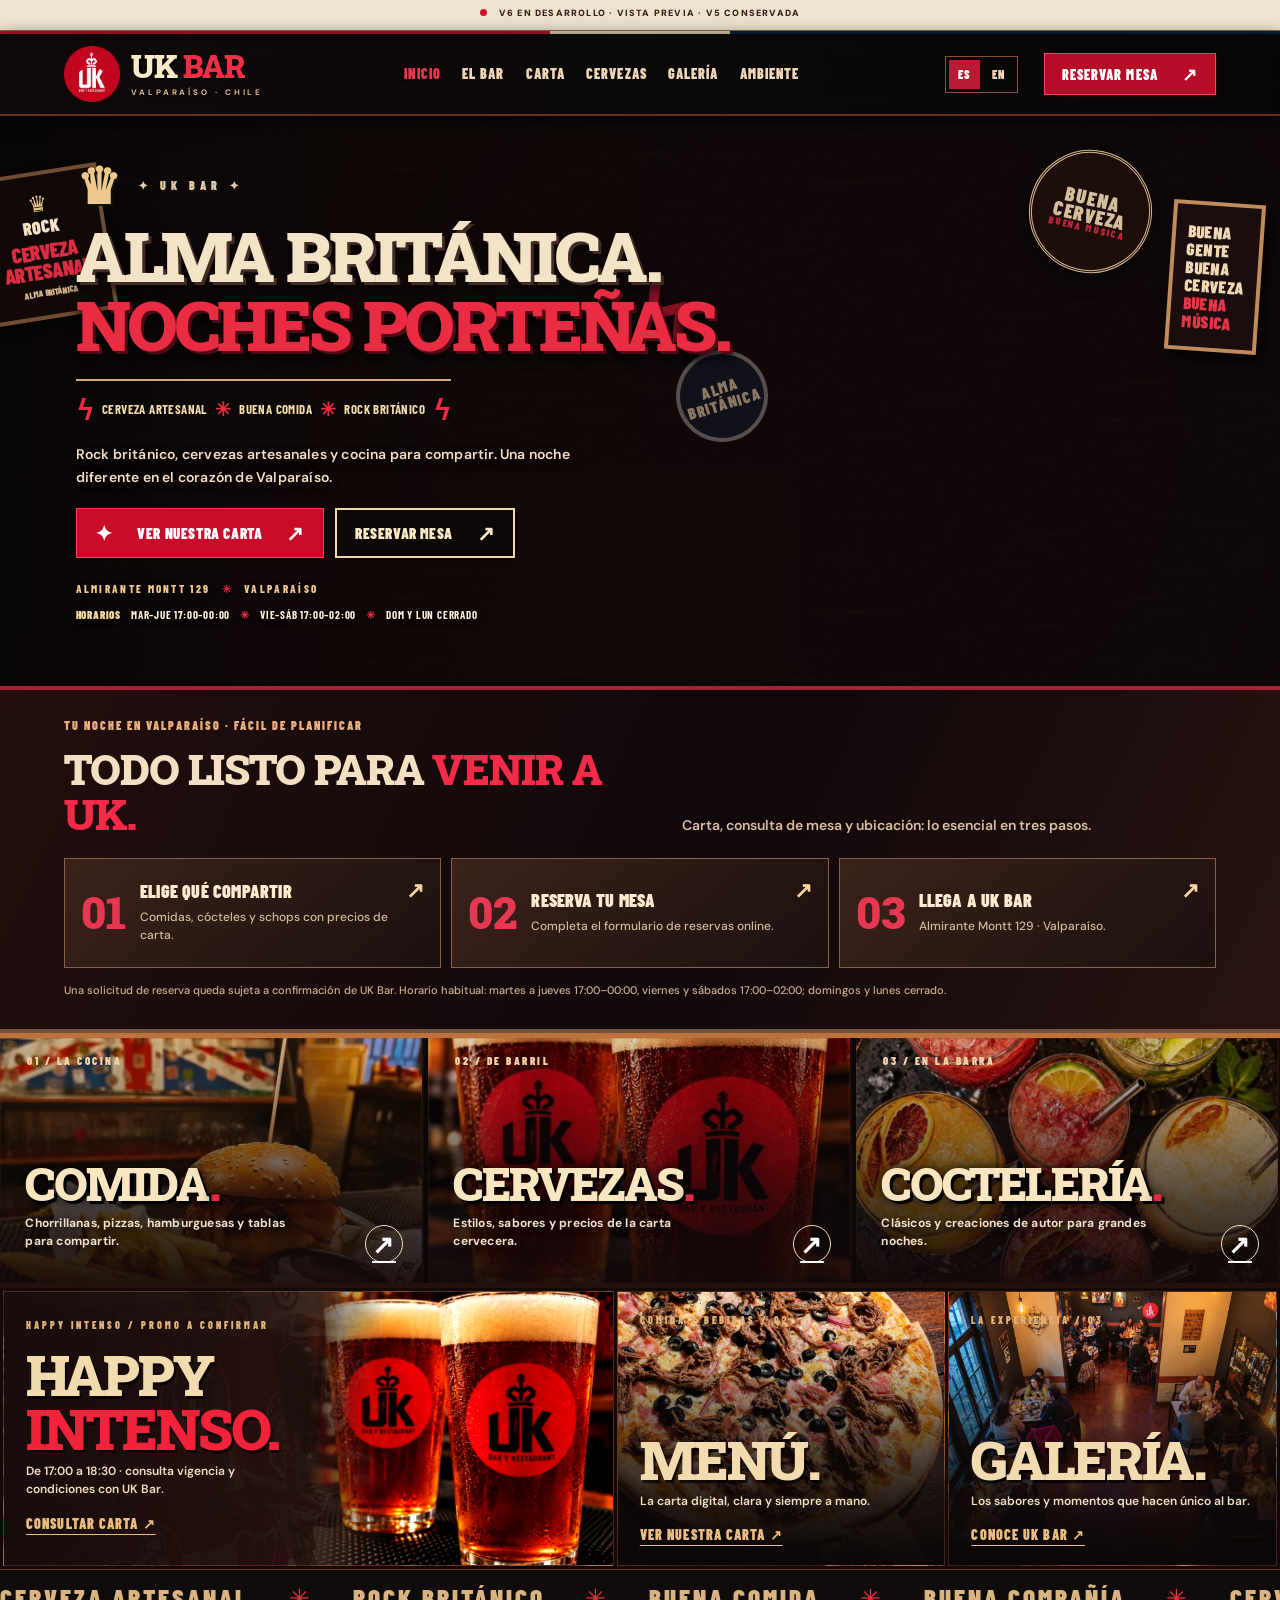
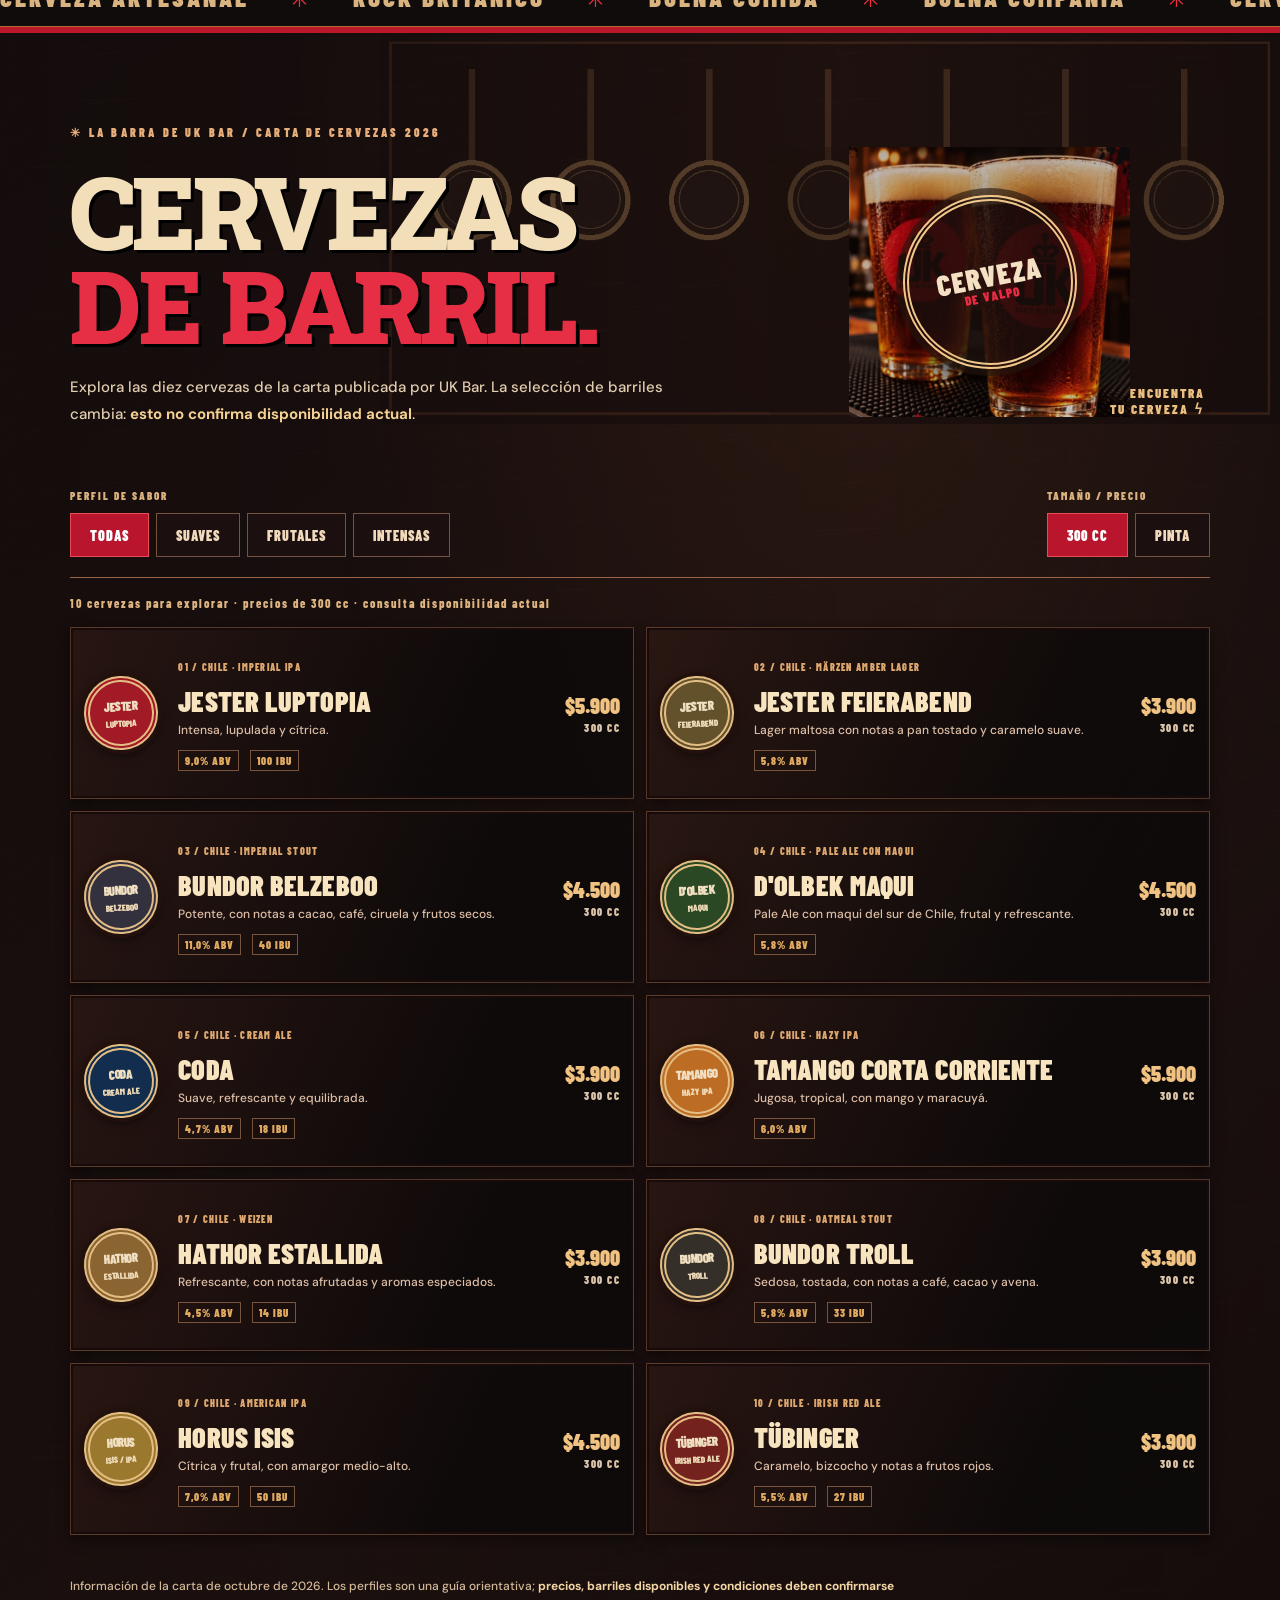
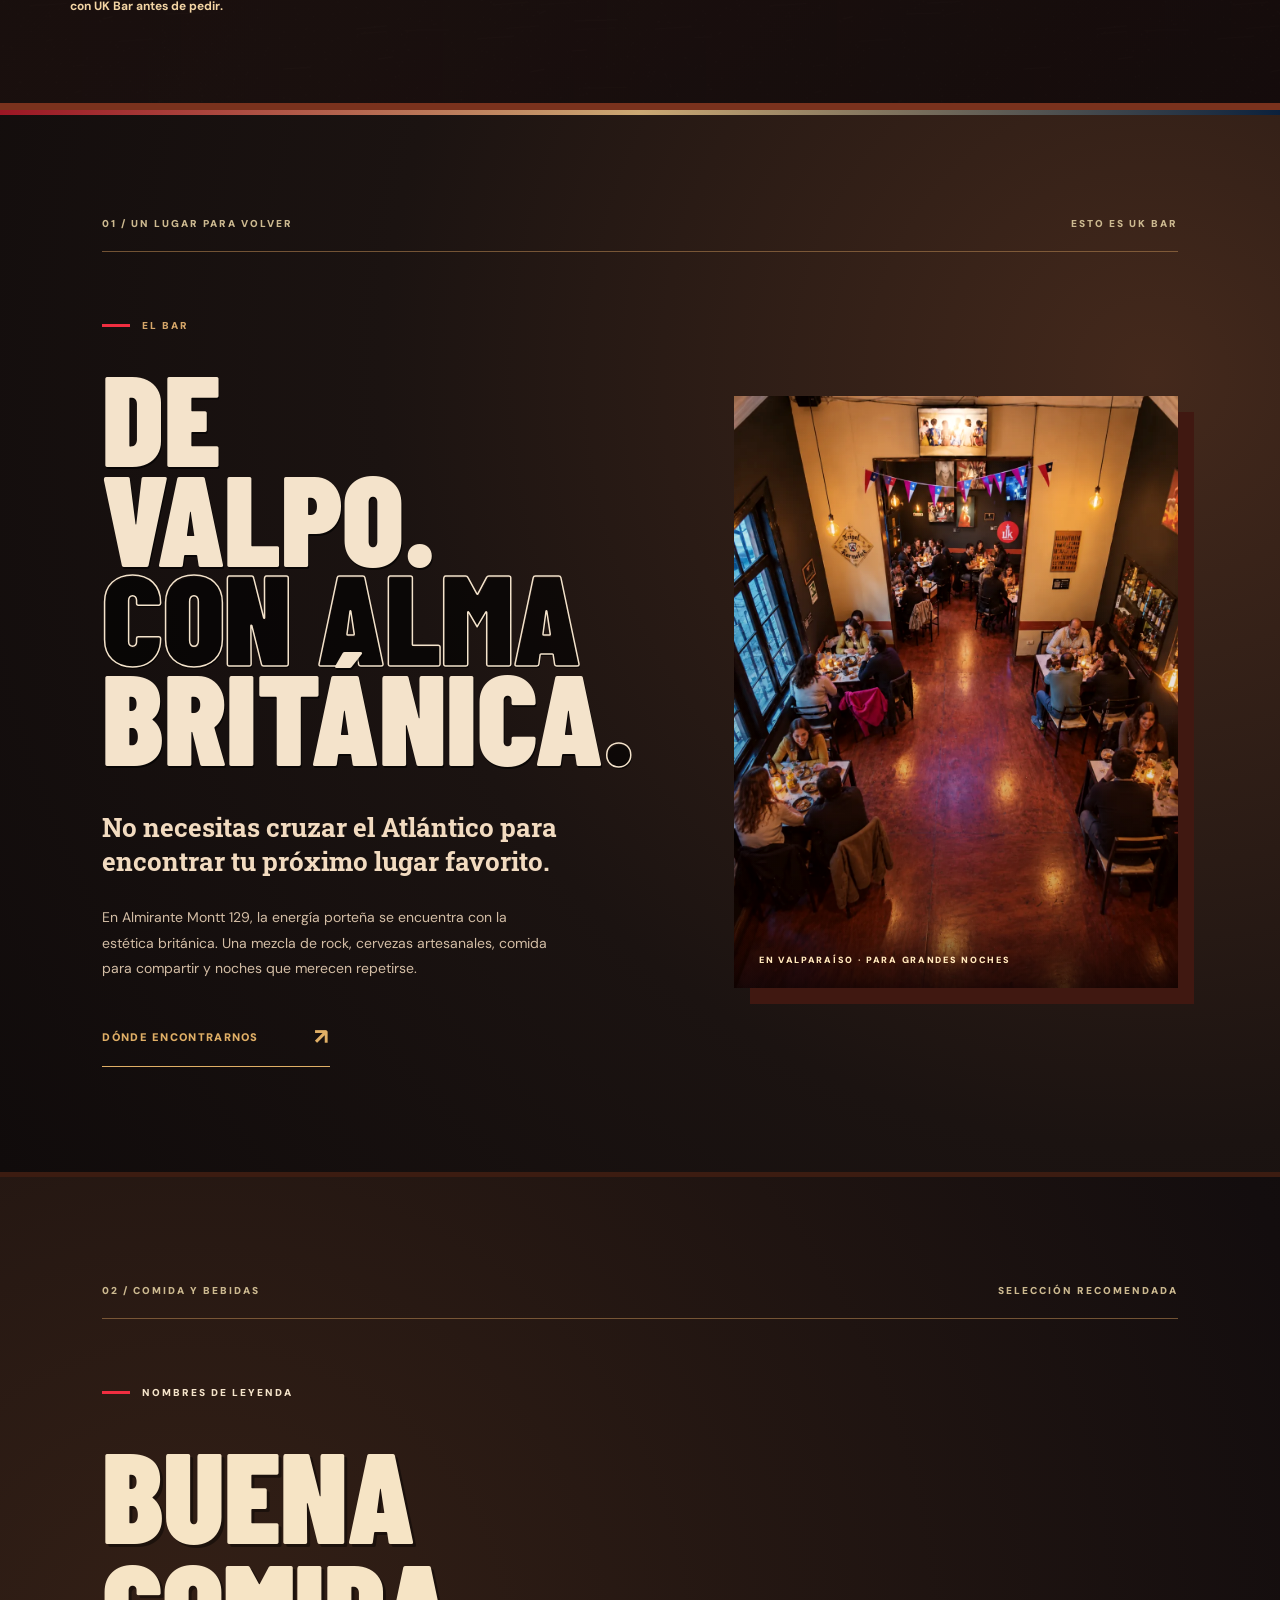
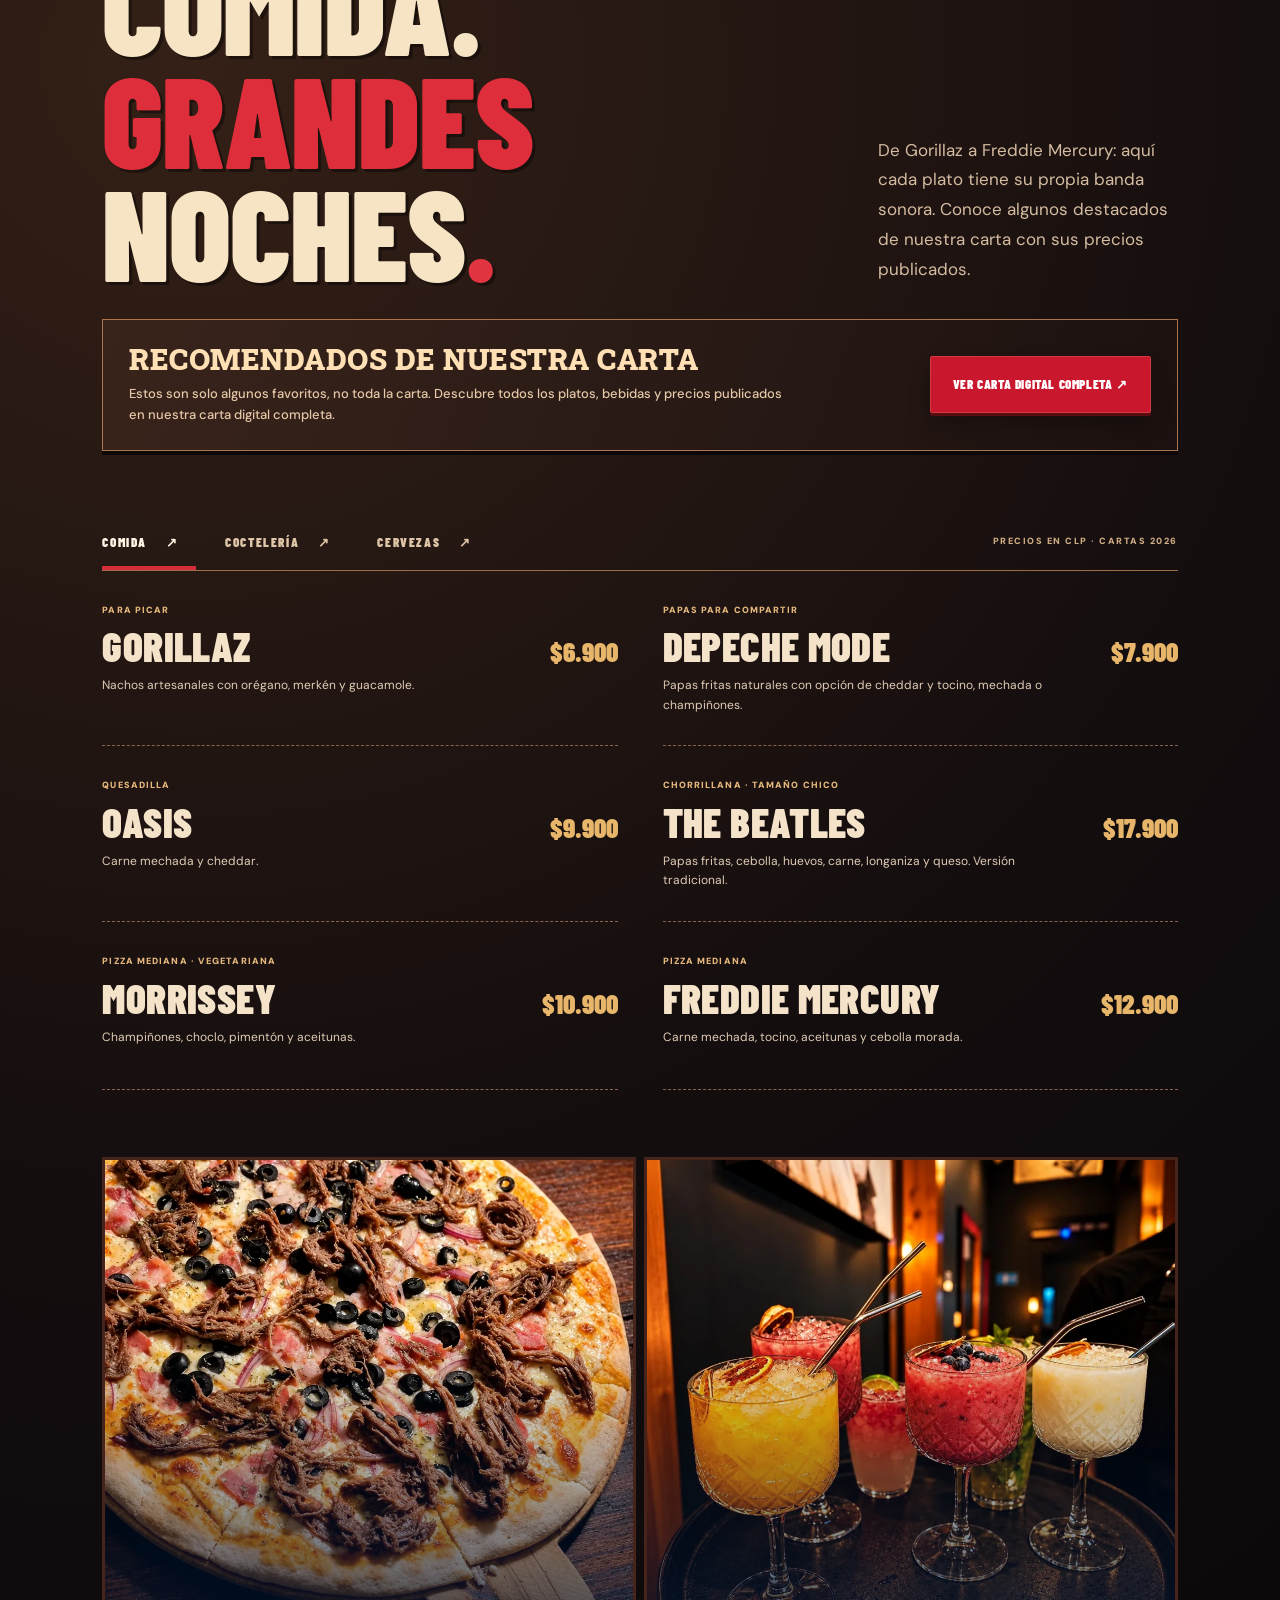
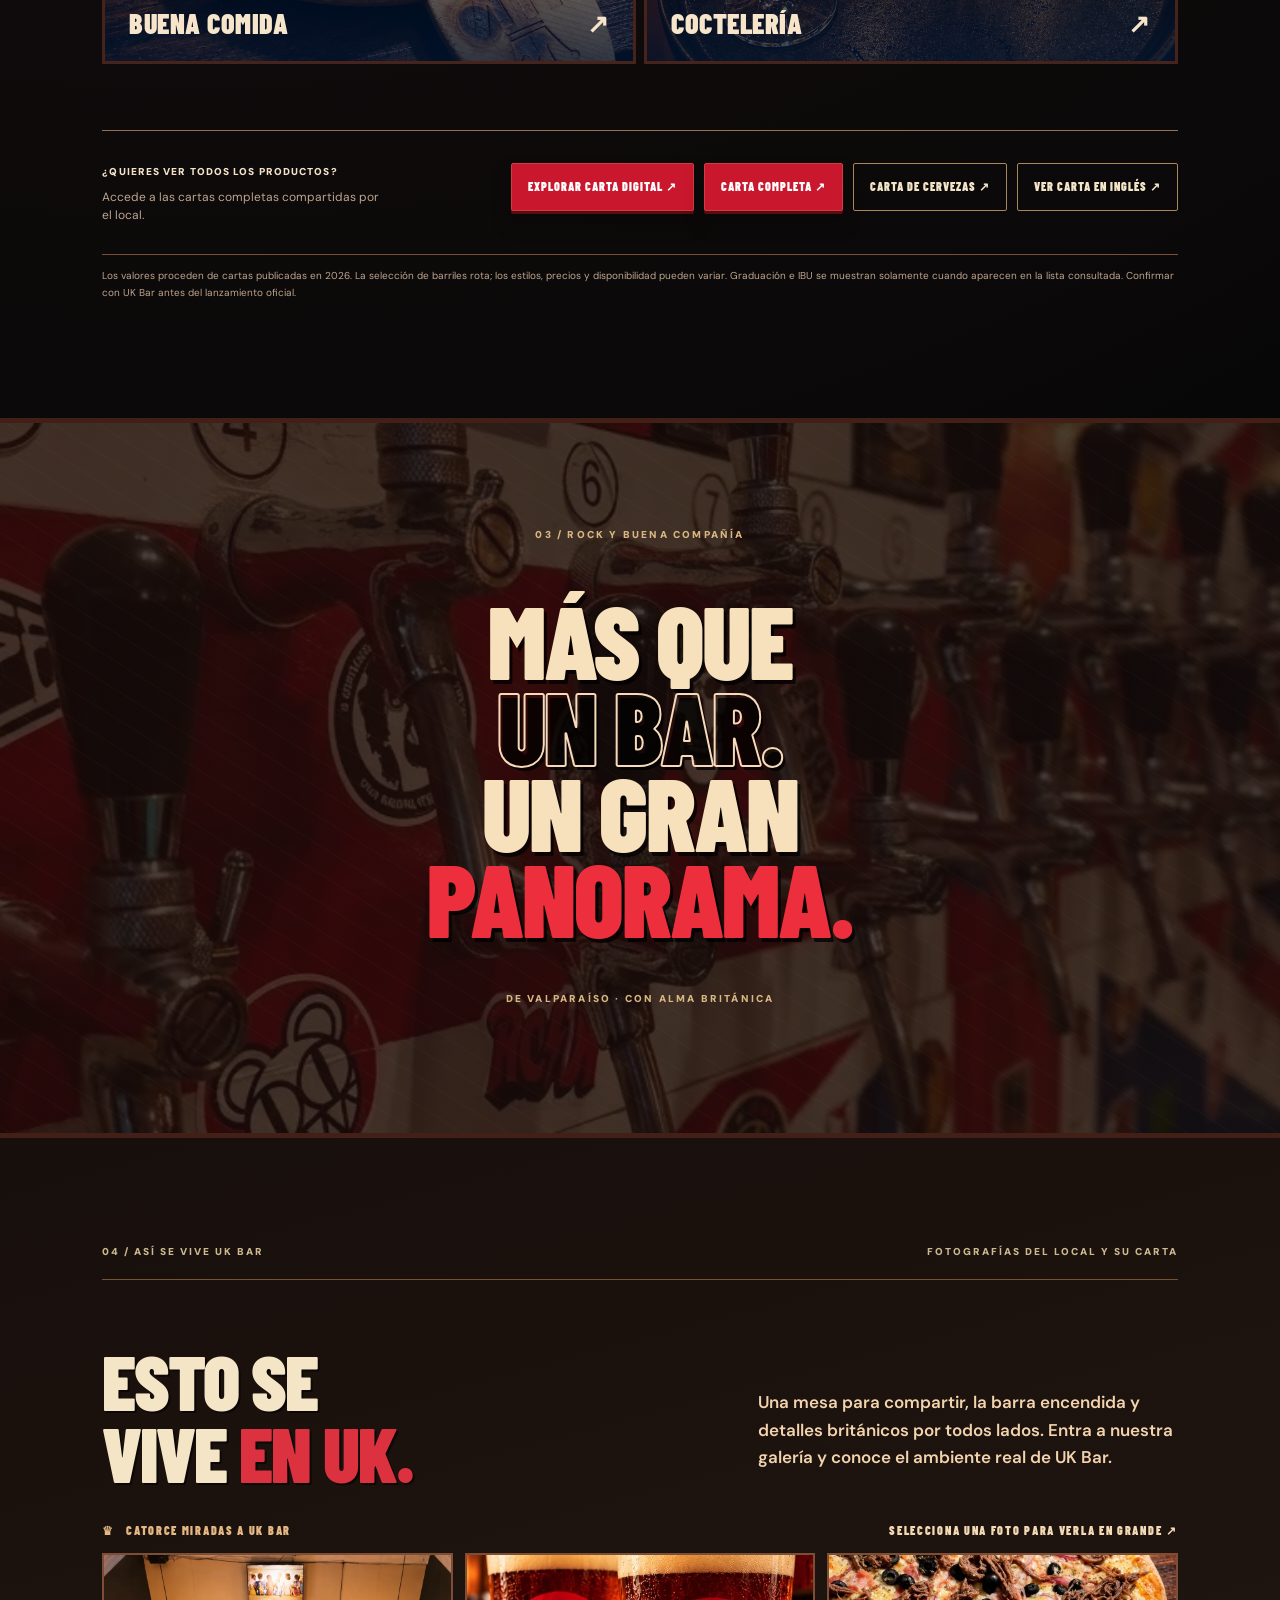
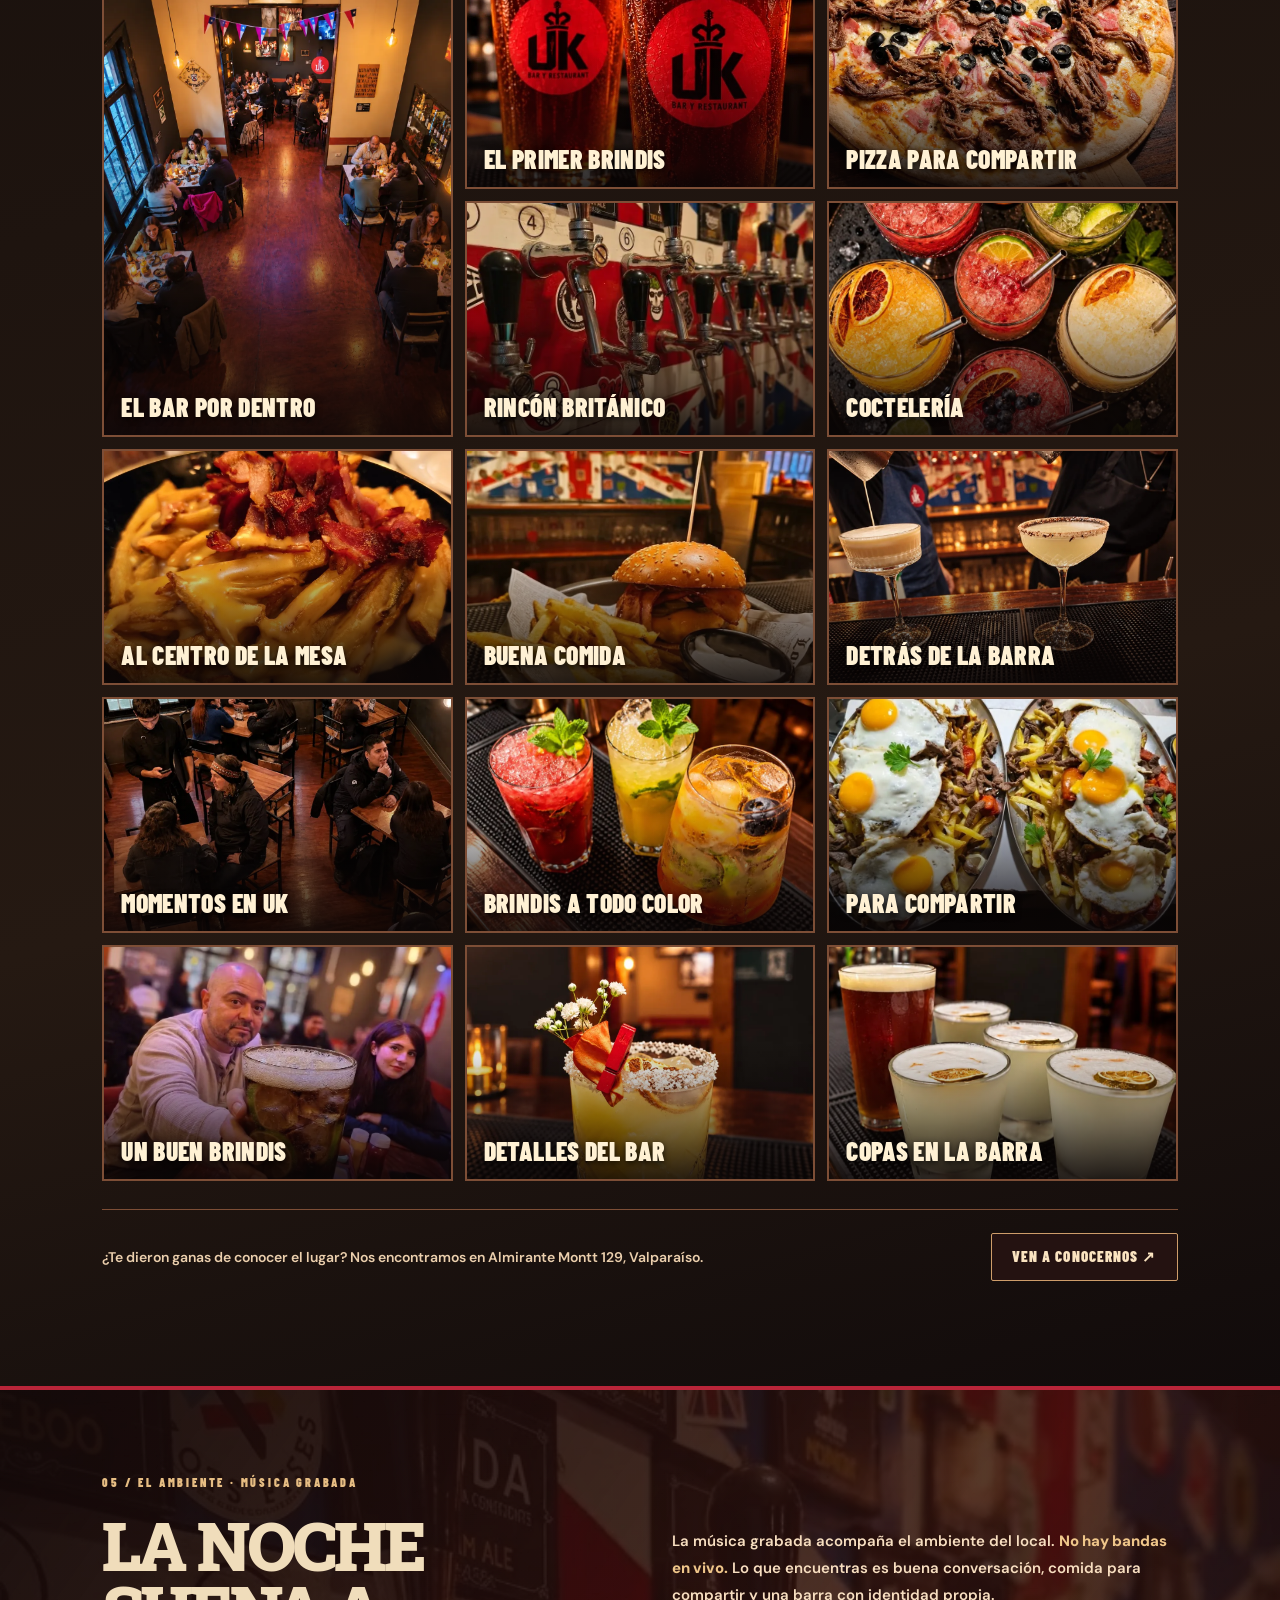
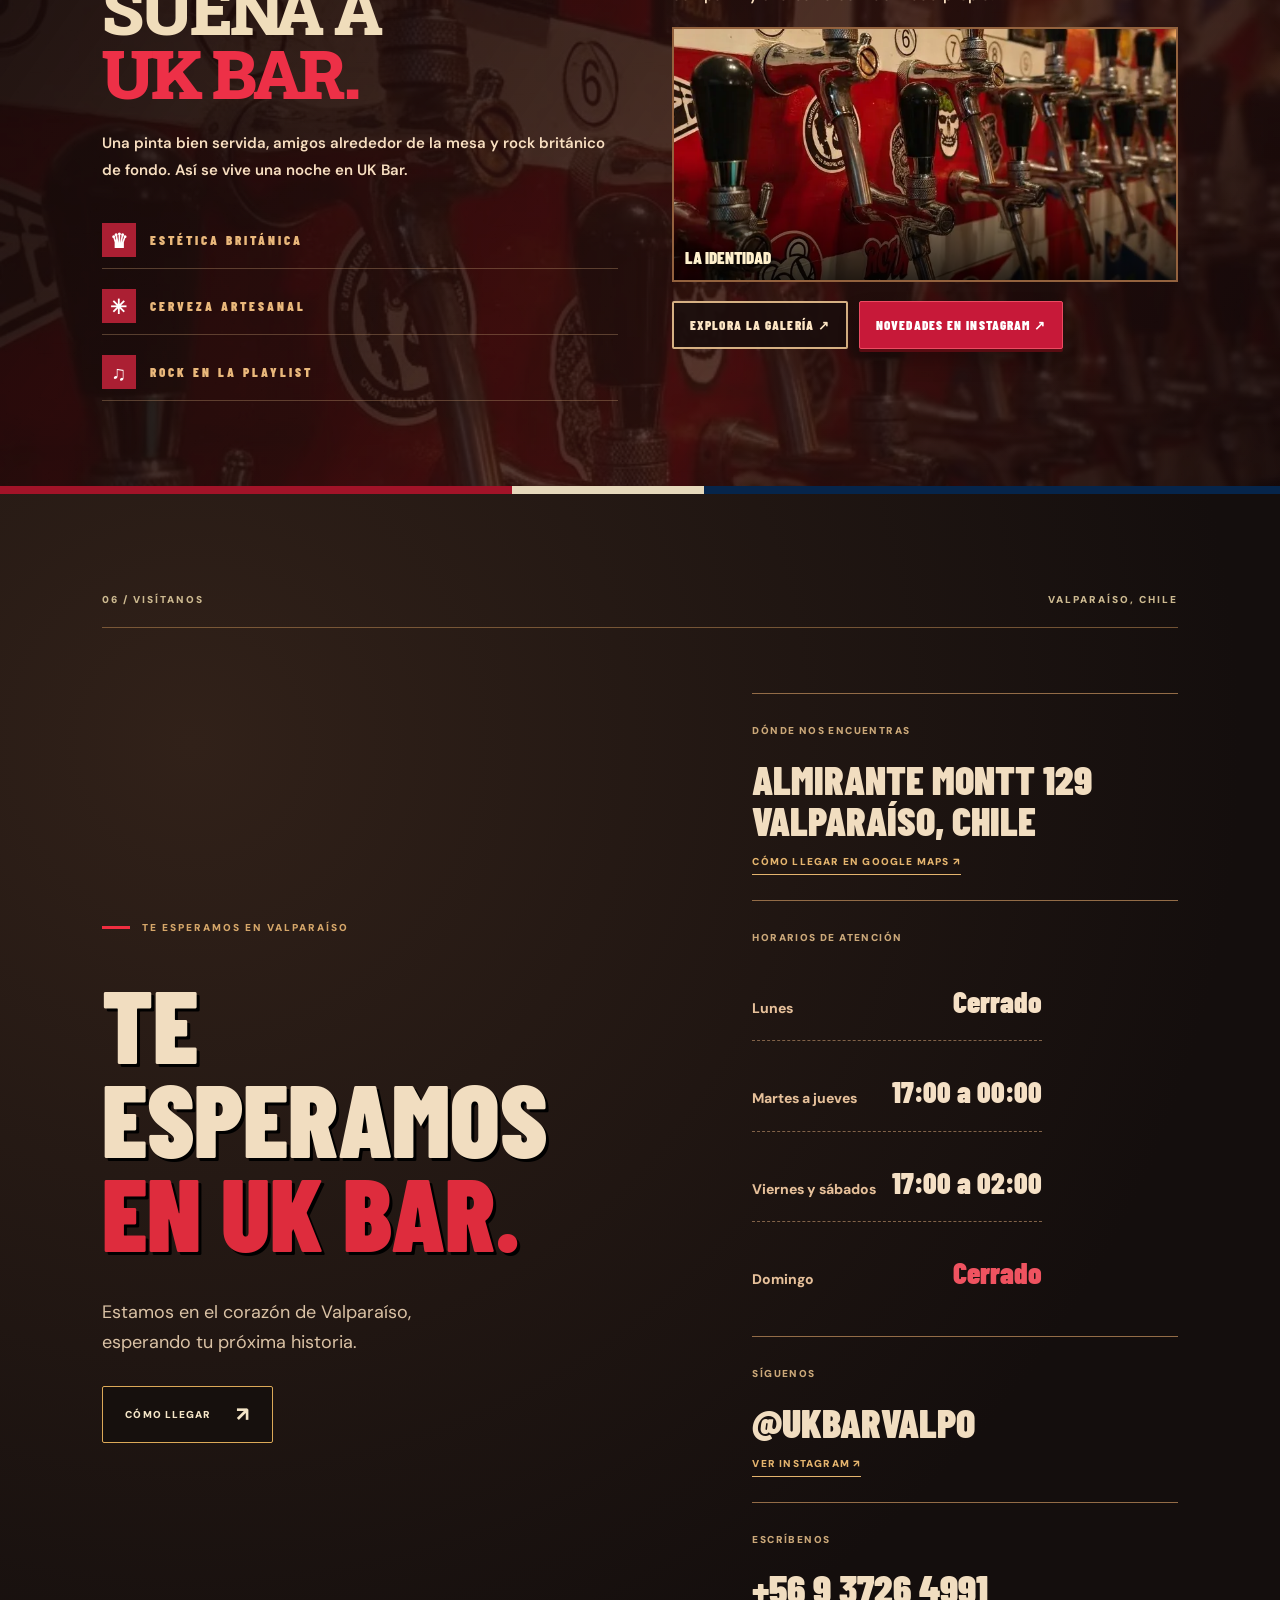
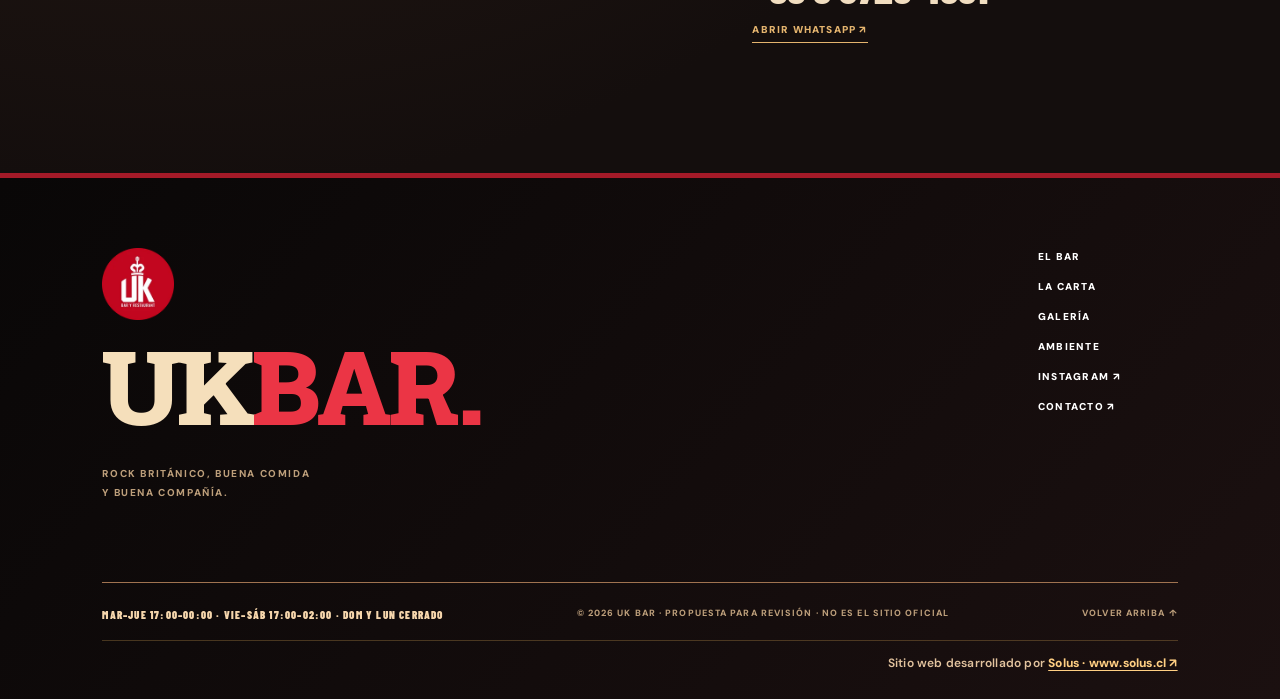
==== commit 11275468: "Restore Solus development credit and link www.solus.cl in footer" ====
--- a/index.html
+++ b/index.html
@@ -25,7 +25,7 @@
   <link href="https://fonts.googleapis.com/css2?family=Barlow+Condensed:wght@500;600;700;800;900&family=DM+Sans:wght@400;500;600;700&family=Roboto+Slab:wght@500;600;700;800;900&display=swap" rel="stylesheet" media="print" onload="this.media=&quot;all&quot;"><noscript><link href="https://fonts.googleapis.com/css2?family=Barlow+Condensed:wght@500;600;700;800;900&family=DM+Sans:wght@400;500;600;700&family=Roboto+Slab:wght@500;600;700;800;900&display=swap" rel="stylesheet"></noscript>
   <link rel="preload" href="assets/hero-v6-mobile.webp" as="image" type="image/webp" media="(max-width: 620px)" fetchpriority="high">
   <link rel="preload" href="assets/hero-v6.webp" as="image" type="image/webp" media="(min-width: 621px)" fetchpriority="high">
-  <link rel="stylesheet" href="ukbar.min.css?v=menuhighlights20261029">
+  <link rel="stylesheet" href="ukbar.min.css?v=soluscredit20261029">
   <script src="ukbar.min.js?v=gallery8" defer></script>
   <script type="application/ld+json" id="business-data">{
     "@context":"https://schema.org",
@@ -355,6 +355,7 @@
   <footer class="footer">
     <div class="footer-top"><div><img src="assets/logo-ukbar.webp" alt="" loading="lazy" width="72" height="72"><strong>UK<span>BAR.</span></strong><p>ROCK BRITÁNICO, BUENA COMIDA<br>Y BUENA COMPAÑÍA.</p></div><nav aria-label="Enlaces del pie"><a href="#elbar">EL BAR</a><a href="carta/">LA CARTA</a><a href="#galeria">GALERÍA</a><a href="#ambiente">AMBIENTE</a><a href="https://www.instagram.com/ukbarvalpo/" target="_blank" rel="noopener noreferrer">INSTAGRAM ↗</a><a href="#visitanos">CONTACTO ↗</a></nav></div>
     <div class="footer-bottom"><span class="footer-hours">MAR–JUE 17:00–00:00 · VIE–SÁB 17:00–02:00 · DOM Y LUN CERRADO</span><span>© <span id="year">2026</span> UK BAR · PROPUESTA PARA REVISIÓN · NO ES EL SITIO OFICIAL</span><a href="#inicio">VOLVER ARRIBA ↑</a></div>
+    <div class="footer-credit">Sitio web desarrollado por <a href="https://www.solus.cl" target="_blank" rel="noopener noreferrer" aria-label="Sitio web de Solus: www.solus.cl">Solus · www.solus.cl ↗</a></div>
   </footer>
 </body>
 </html>
--- a/ukbar.min.css
+++ b/ukbar.min.css
@@ -7,3 +7,10 @@
 .menu-highlights-copy p{margin:0;max-width:660px;font:500 13px/1.65 var(--body);color:#e5c8a7}
 .menu-highlights-cta{flex-shrink:0;display:inline-flex;align-items:center;justify-content:center;padding:19px 22px!important;white-space:nowrap;text-align:center;font:900 13px/1.2 var(--display);letter-spacing:.6px}
 @media(max-width:810px){.menu-highlights-banner{flex-direction:column;align-items:stretch;gap:17px;padding:20px 18px;margin:23px 0 16px}.menu-highlights-cta{width:100%;white-space:normal}.menu-highlights-copy strong{font-size:clamp(23px,7vw,32px)}}
+
+/* Visible, accessible design attribution; not part of UK Bar's copyright. */
+.footer-credit{margin-top:17px;padding-top:13px;border-top:1px solid rgba(220,169,88,.28);text-align:right;font:600 12px/1.65 var(--body);letter-spacing:.2px;color:#e2c39e}
+.footer-credit a{color:#ffcf83;text-decoration:underline;text-underline-offset:3px;font-weight:800}
+.footer-credit a:hover,.footer-credit a:focus-visible{color:#fff0cd;text-decoration-thickness:2px}
+.footer-credit a:focus-visible{outline:2px solid #ffcf83;outline-offset:4px}
+@media(max-width:700px){.footer-credit{text-align:left;font-size:12px;padding-top:15px}}
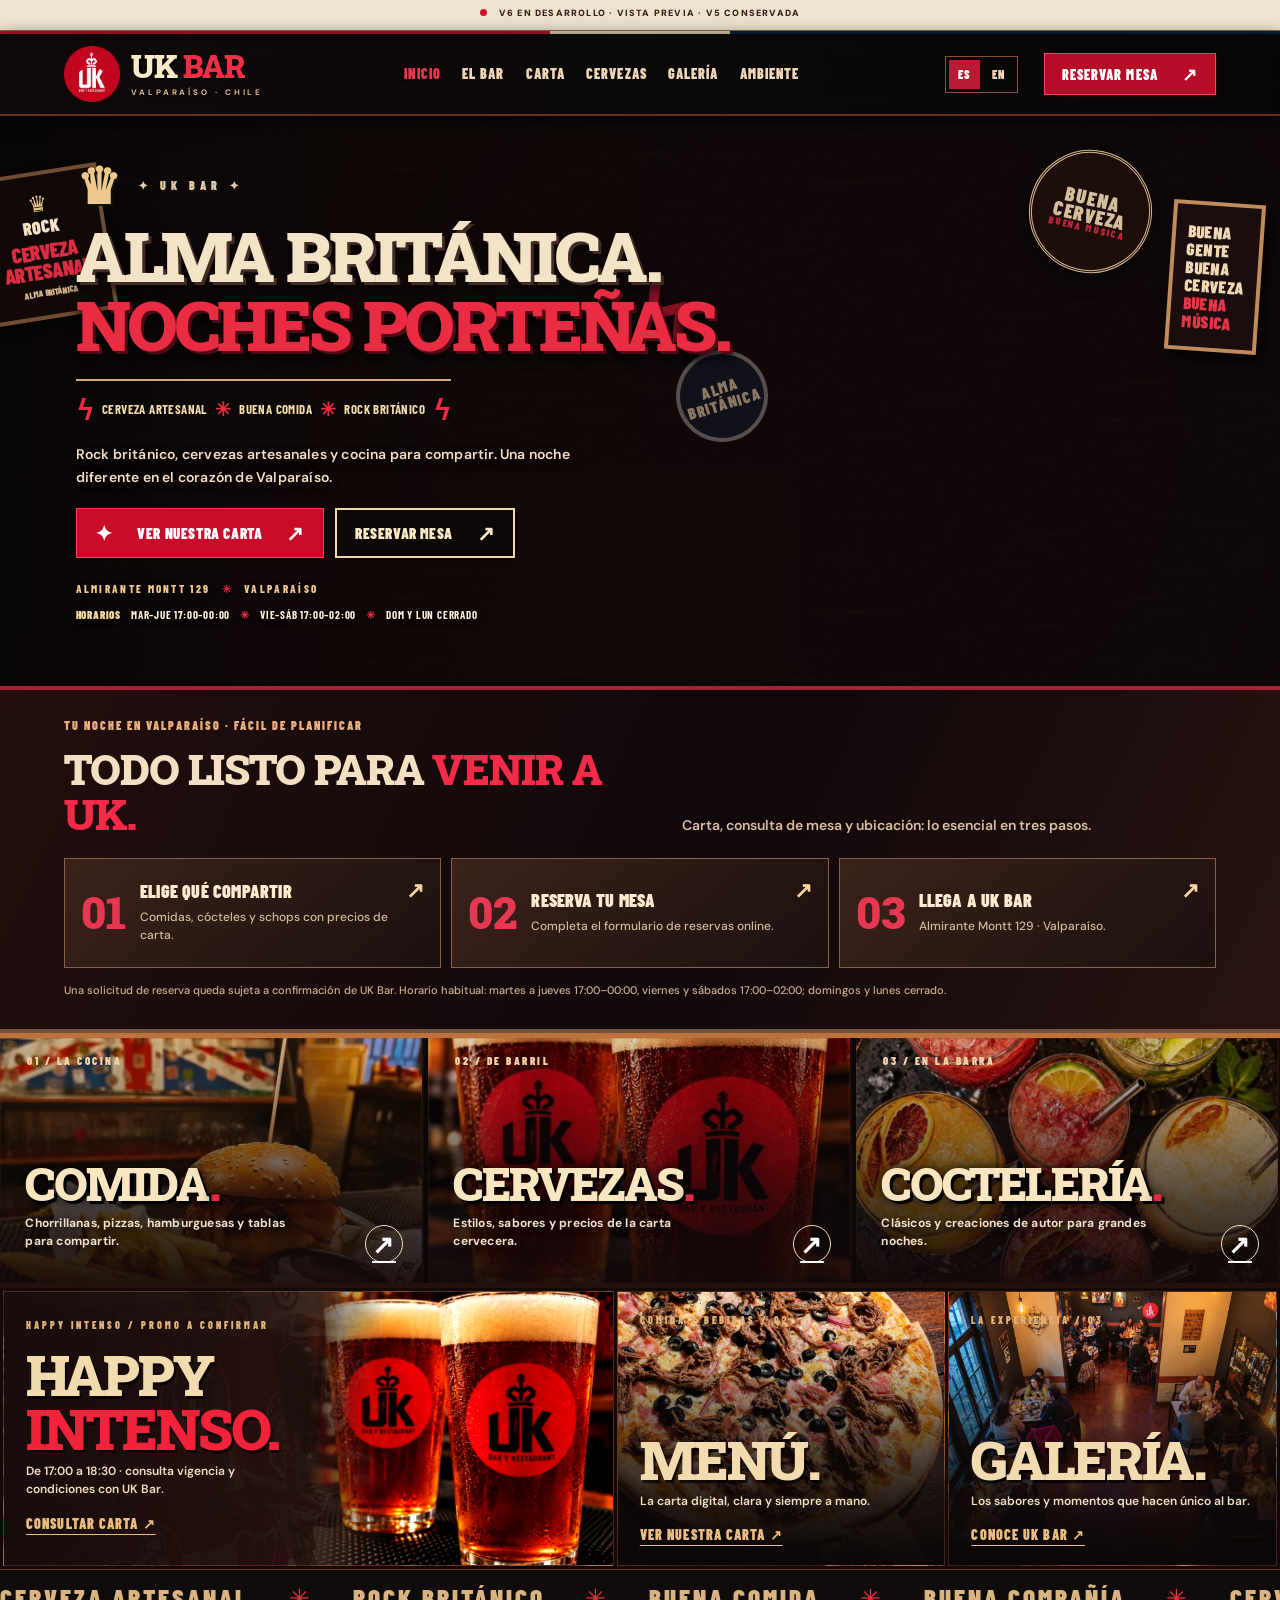
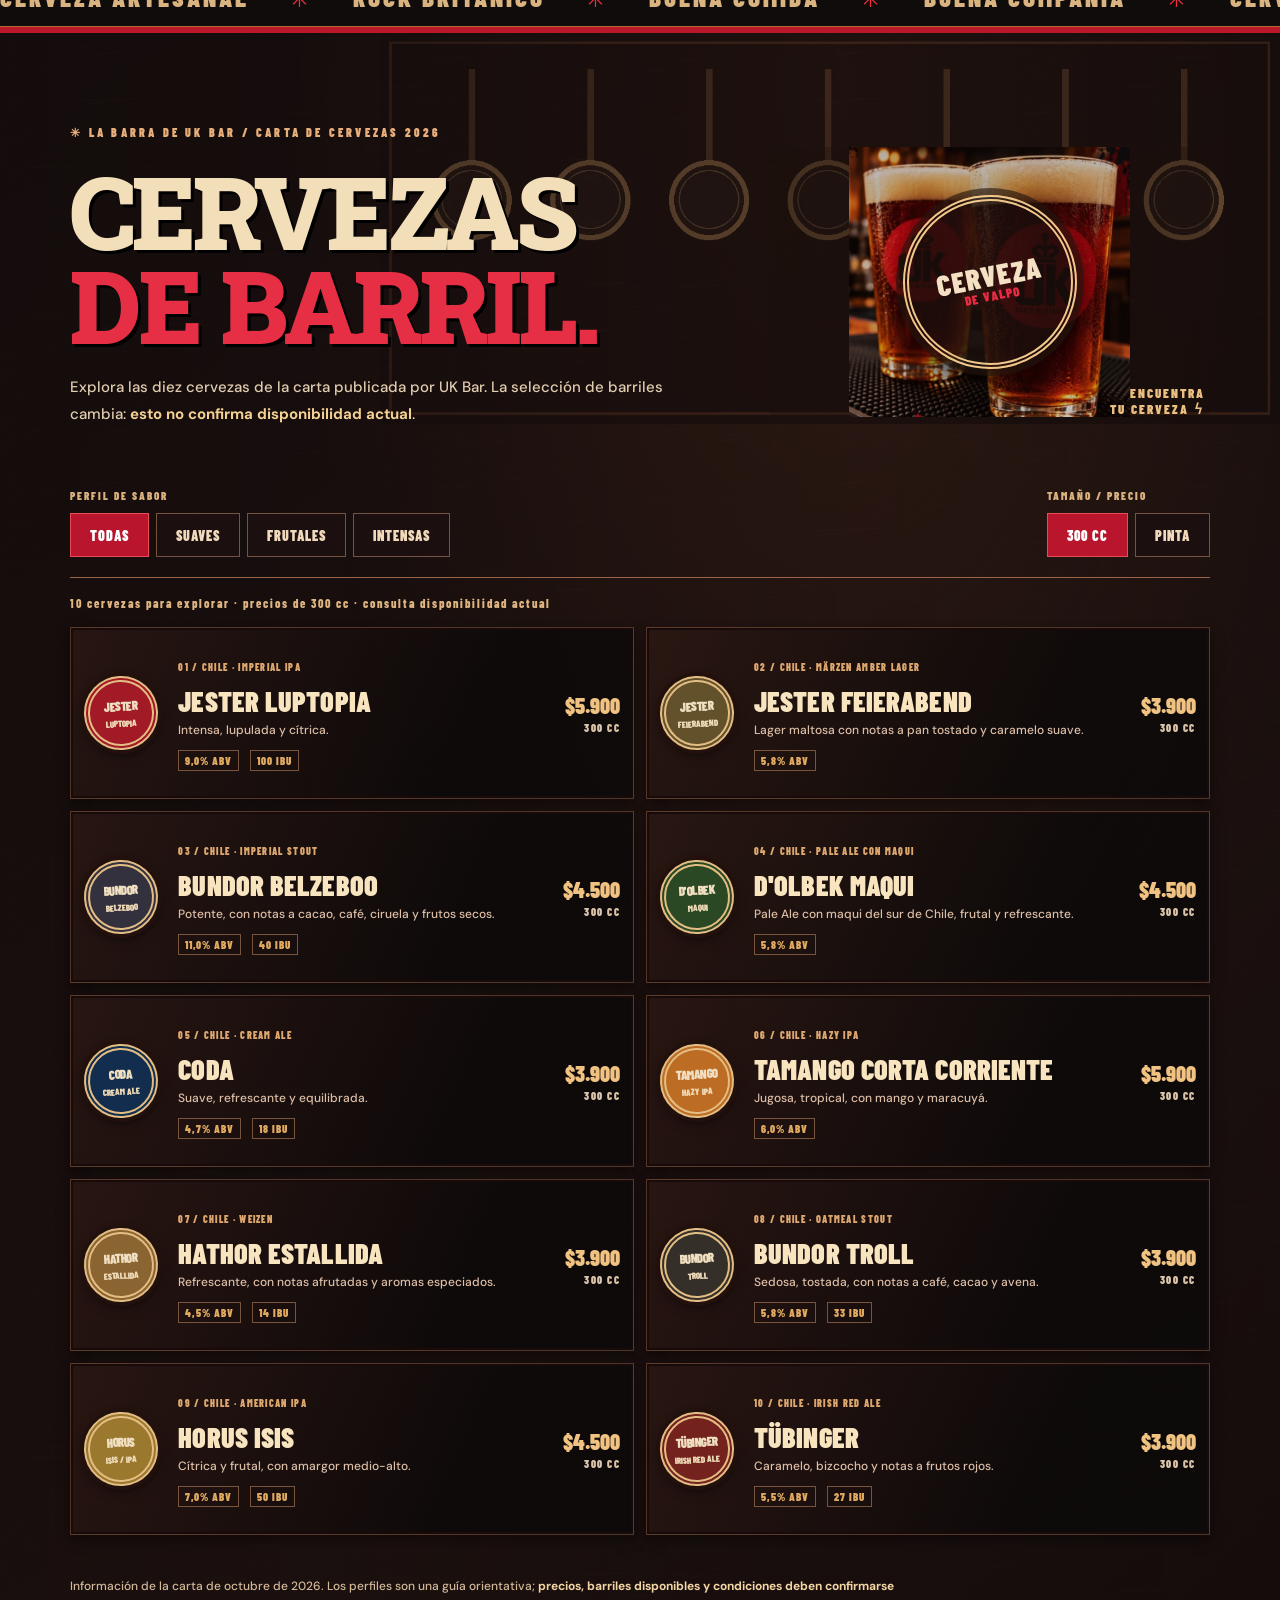
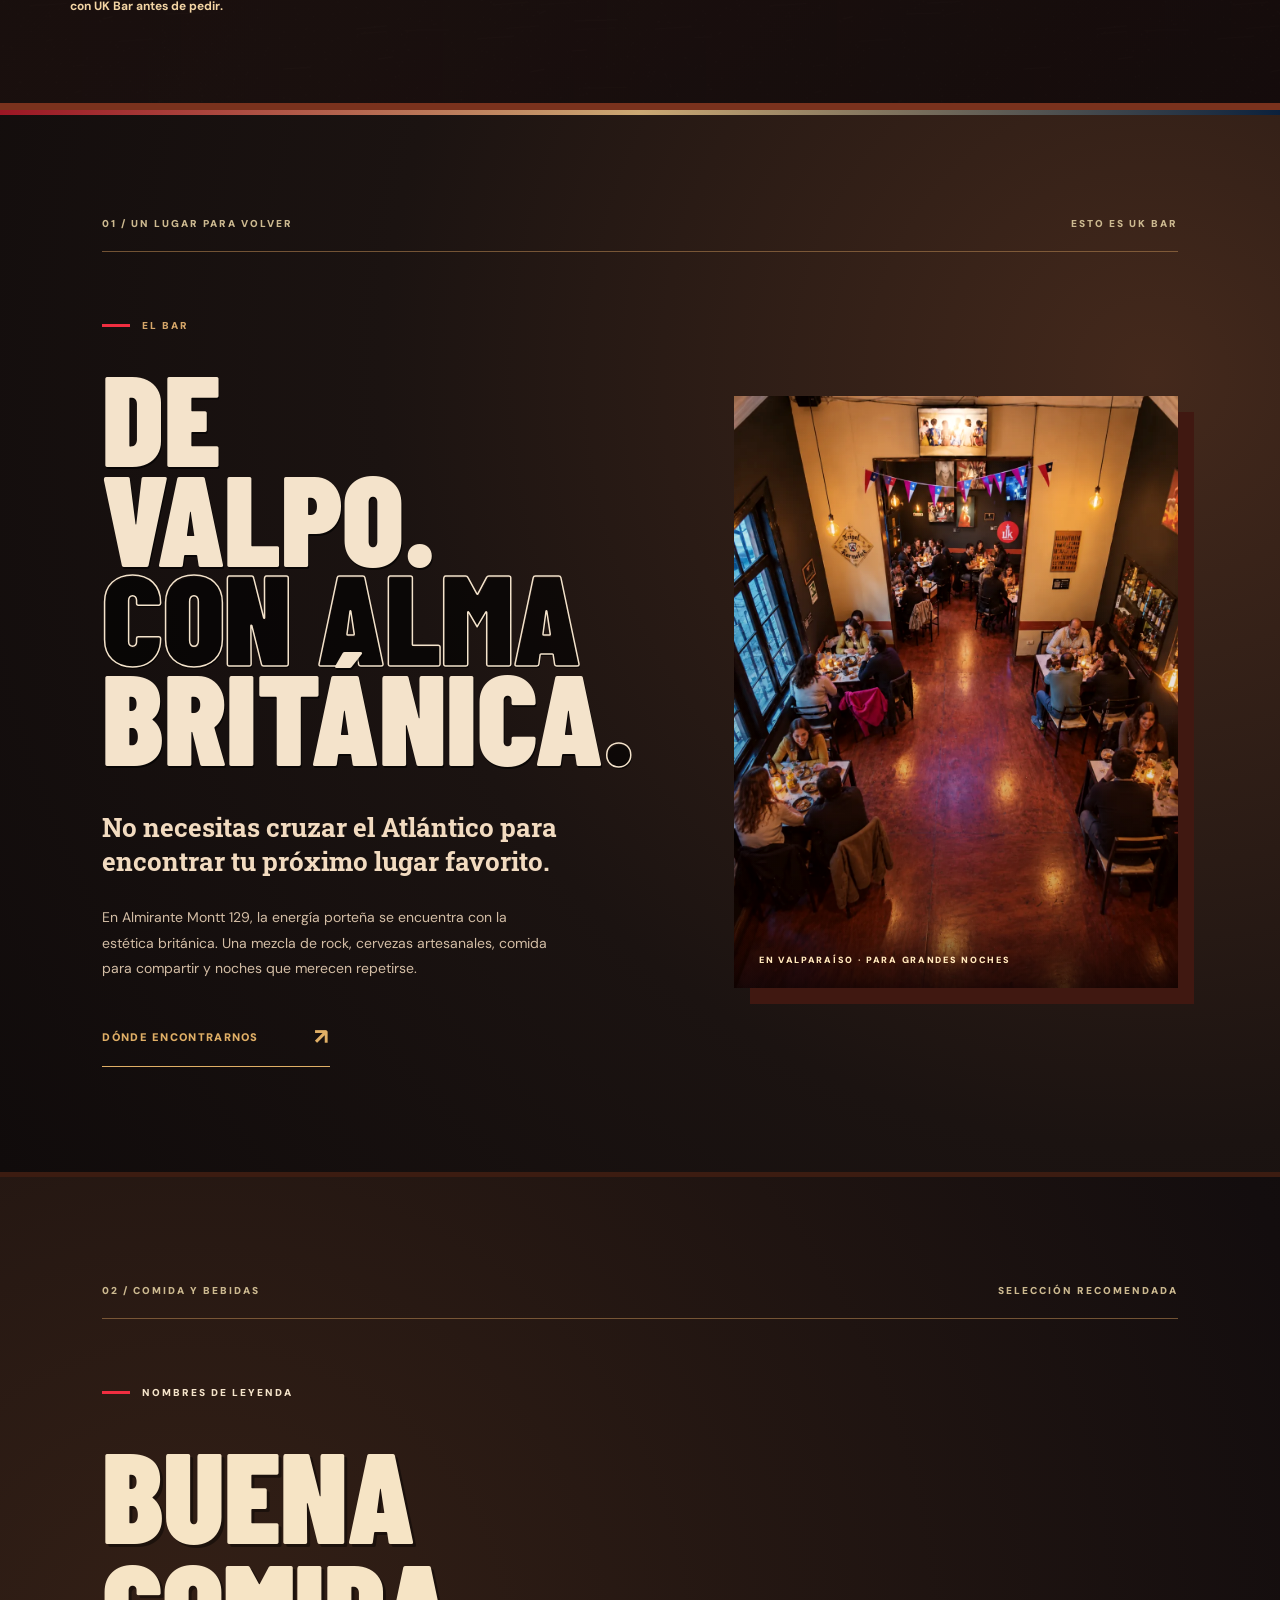
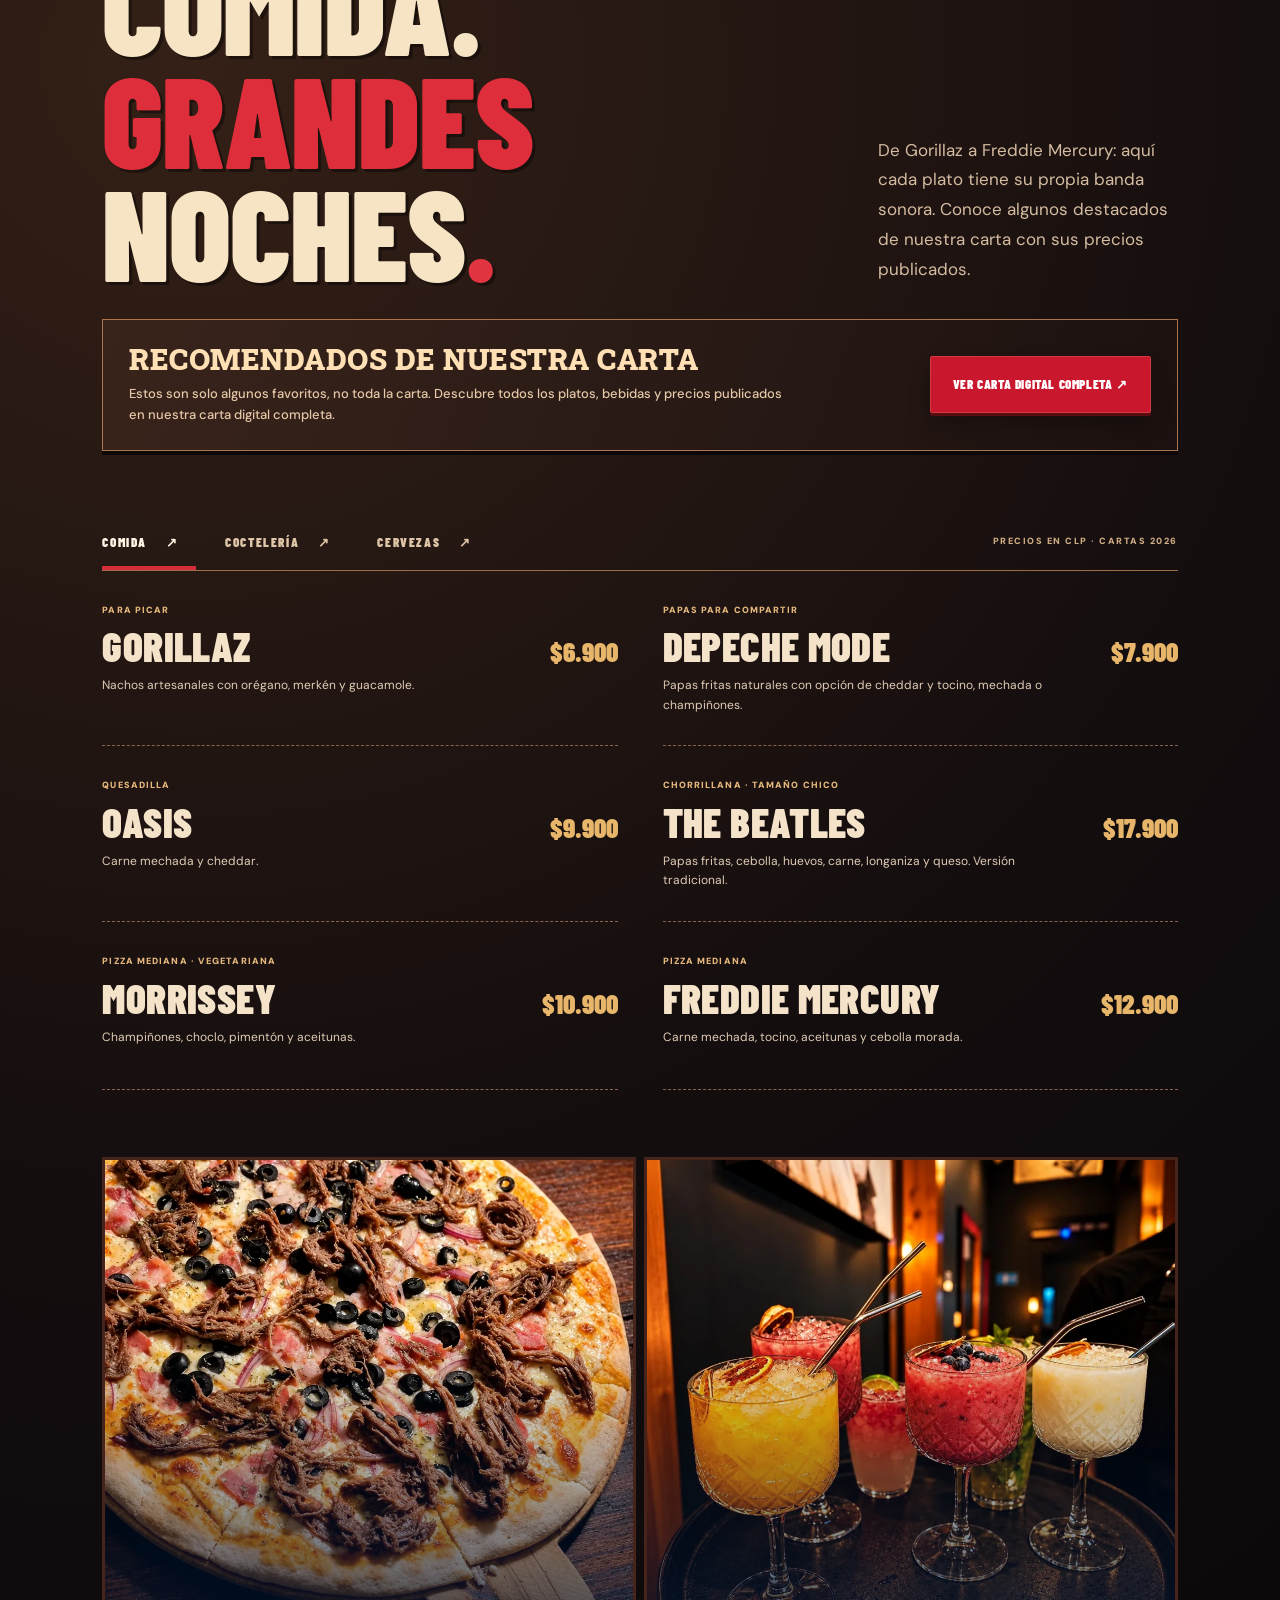
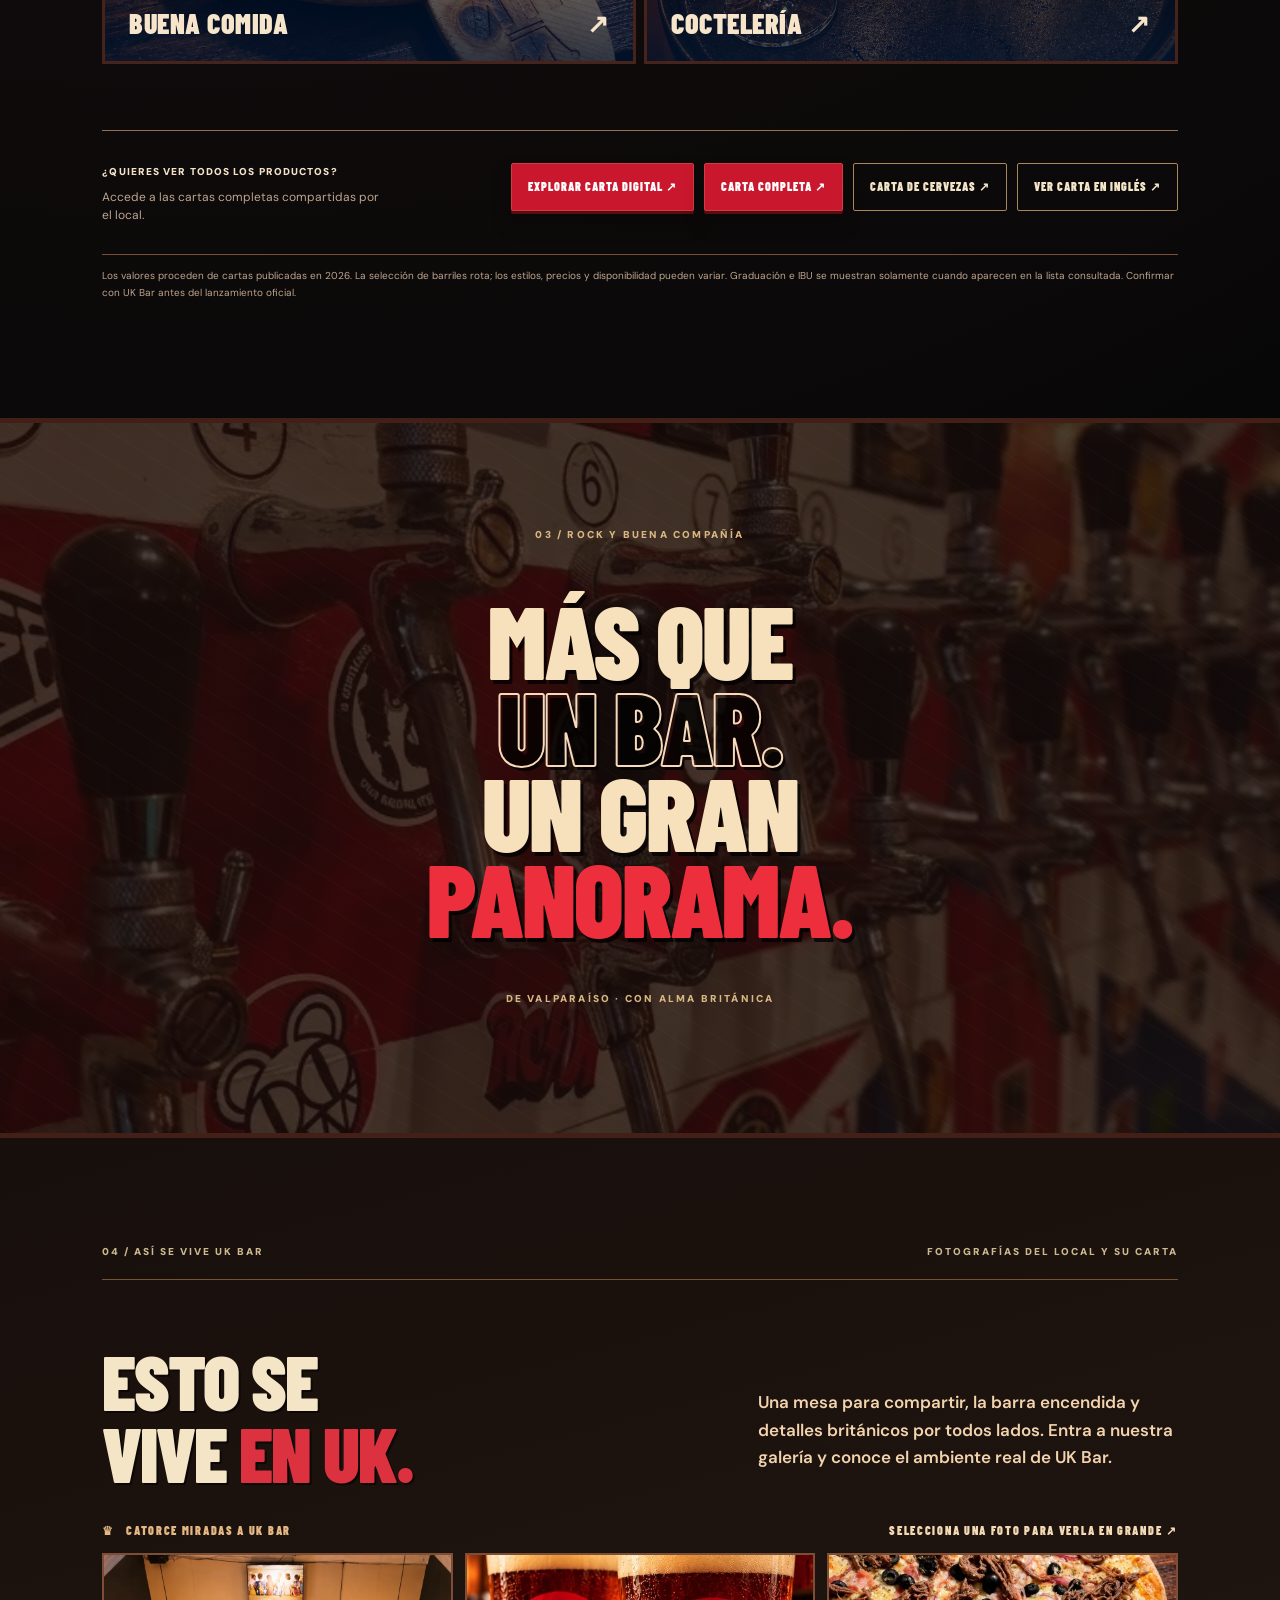
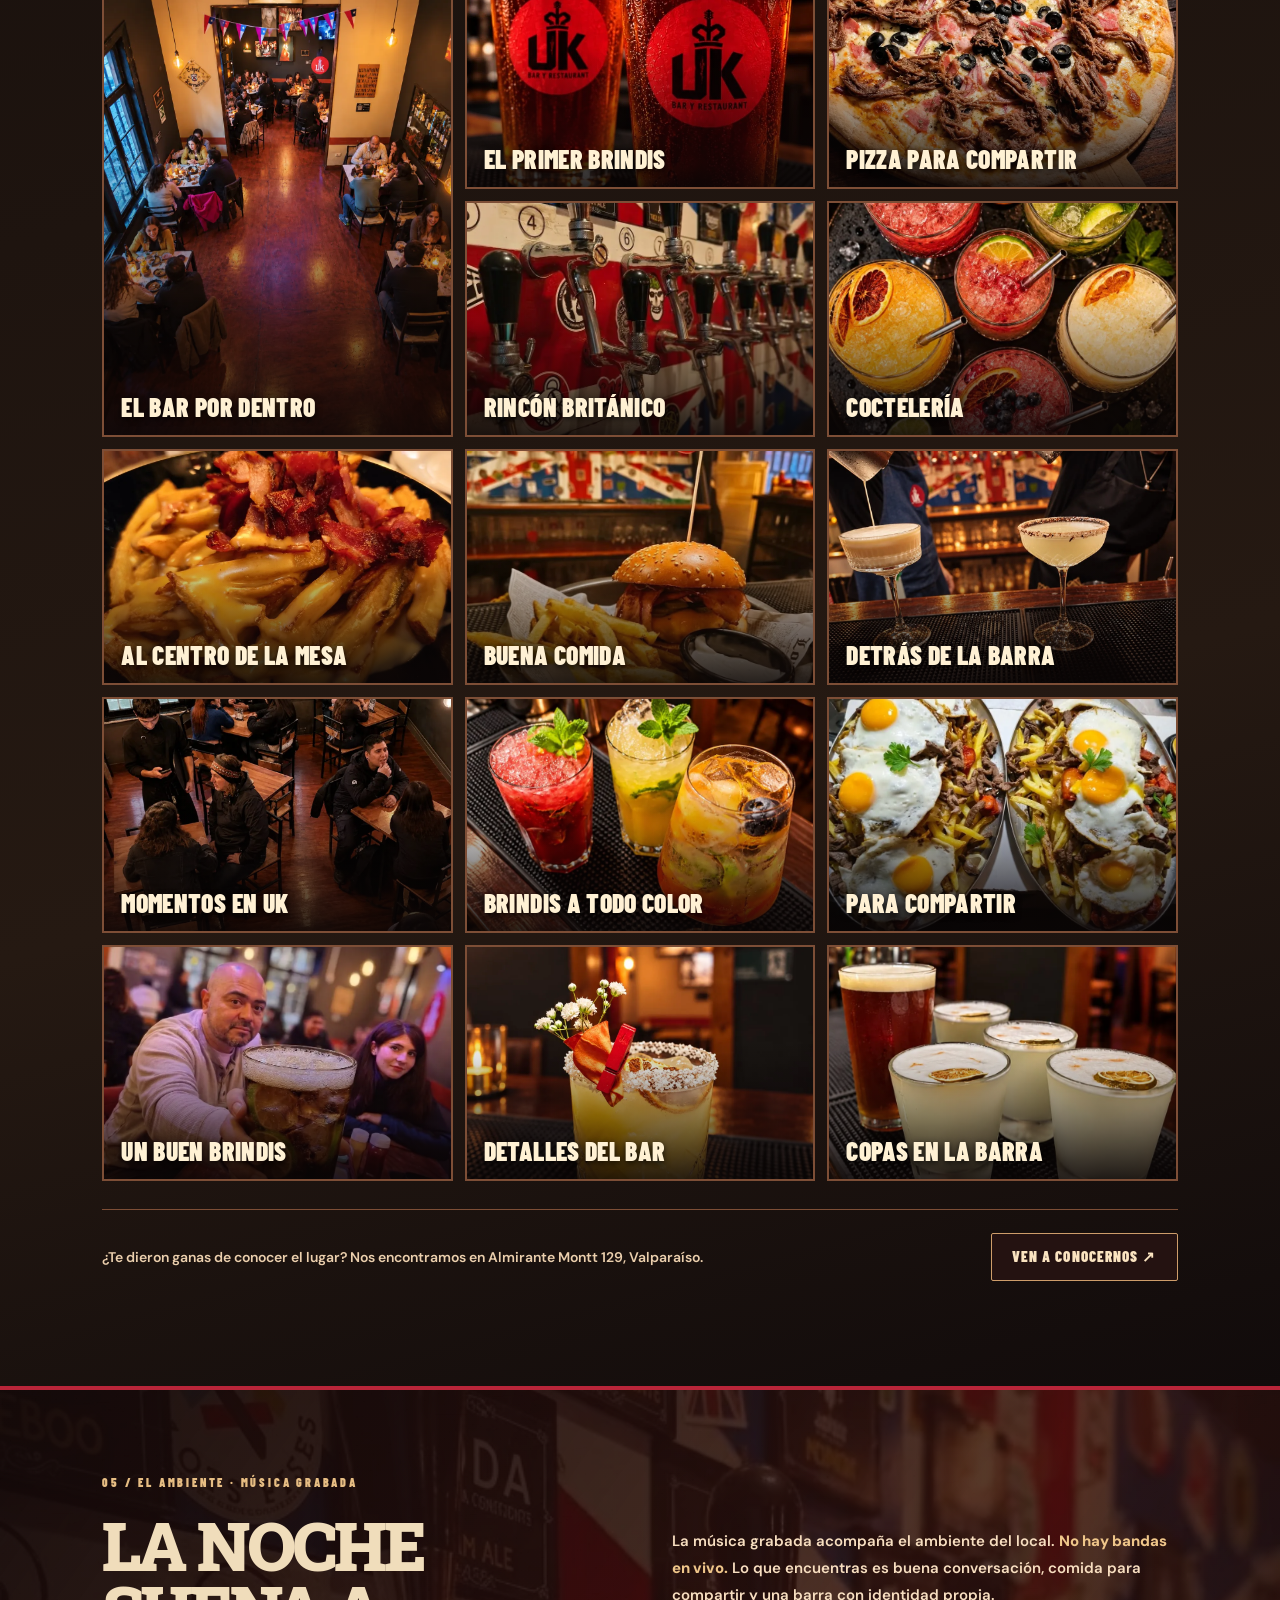
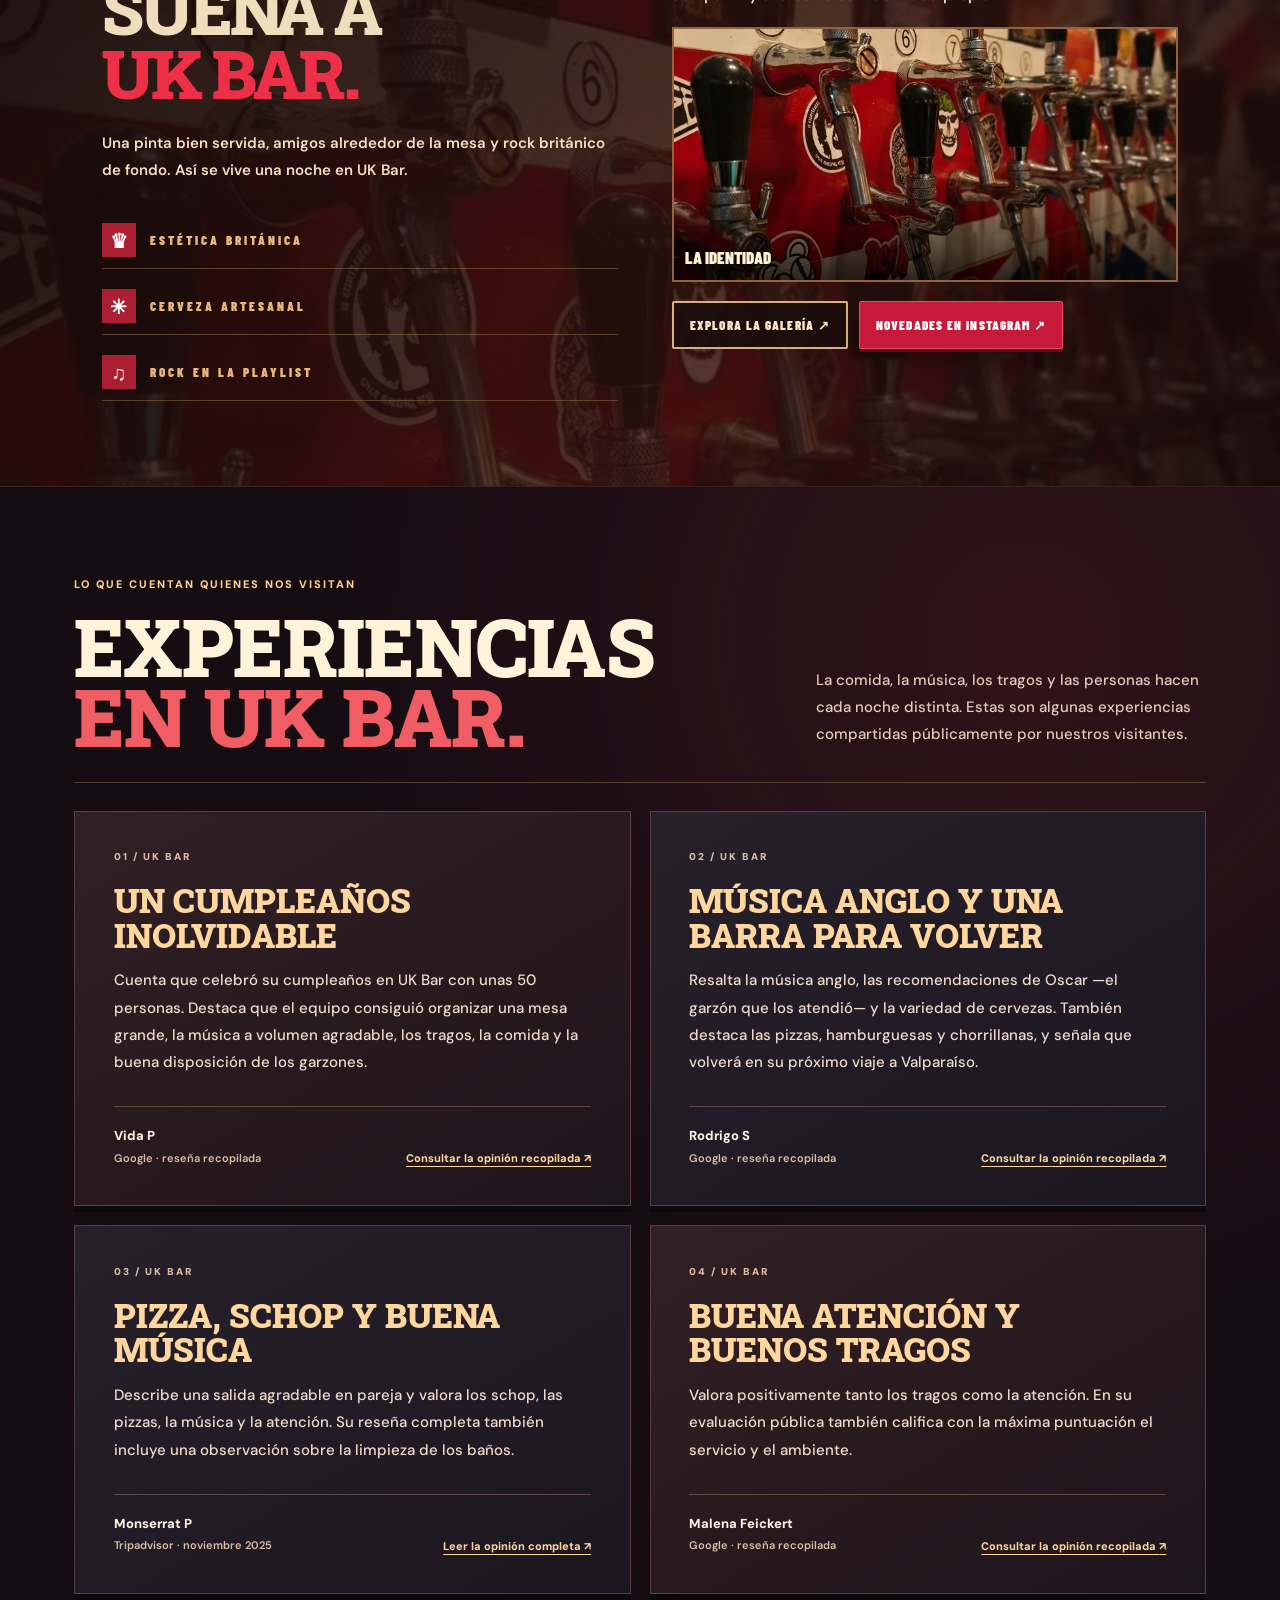
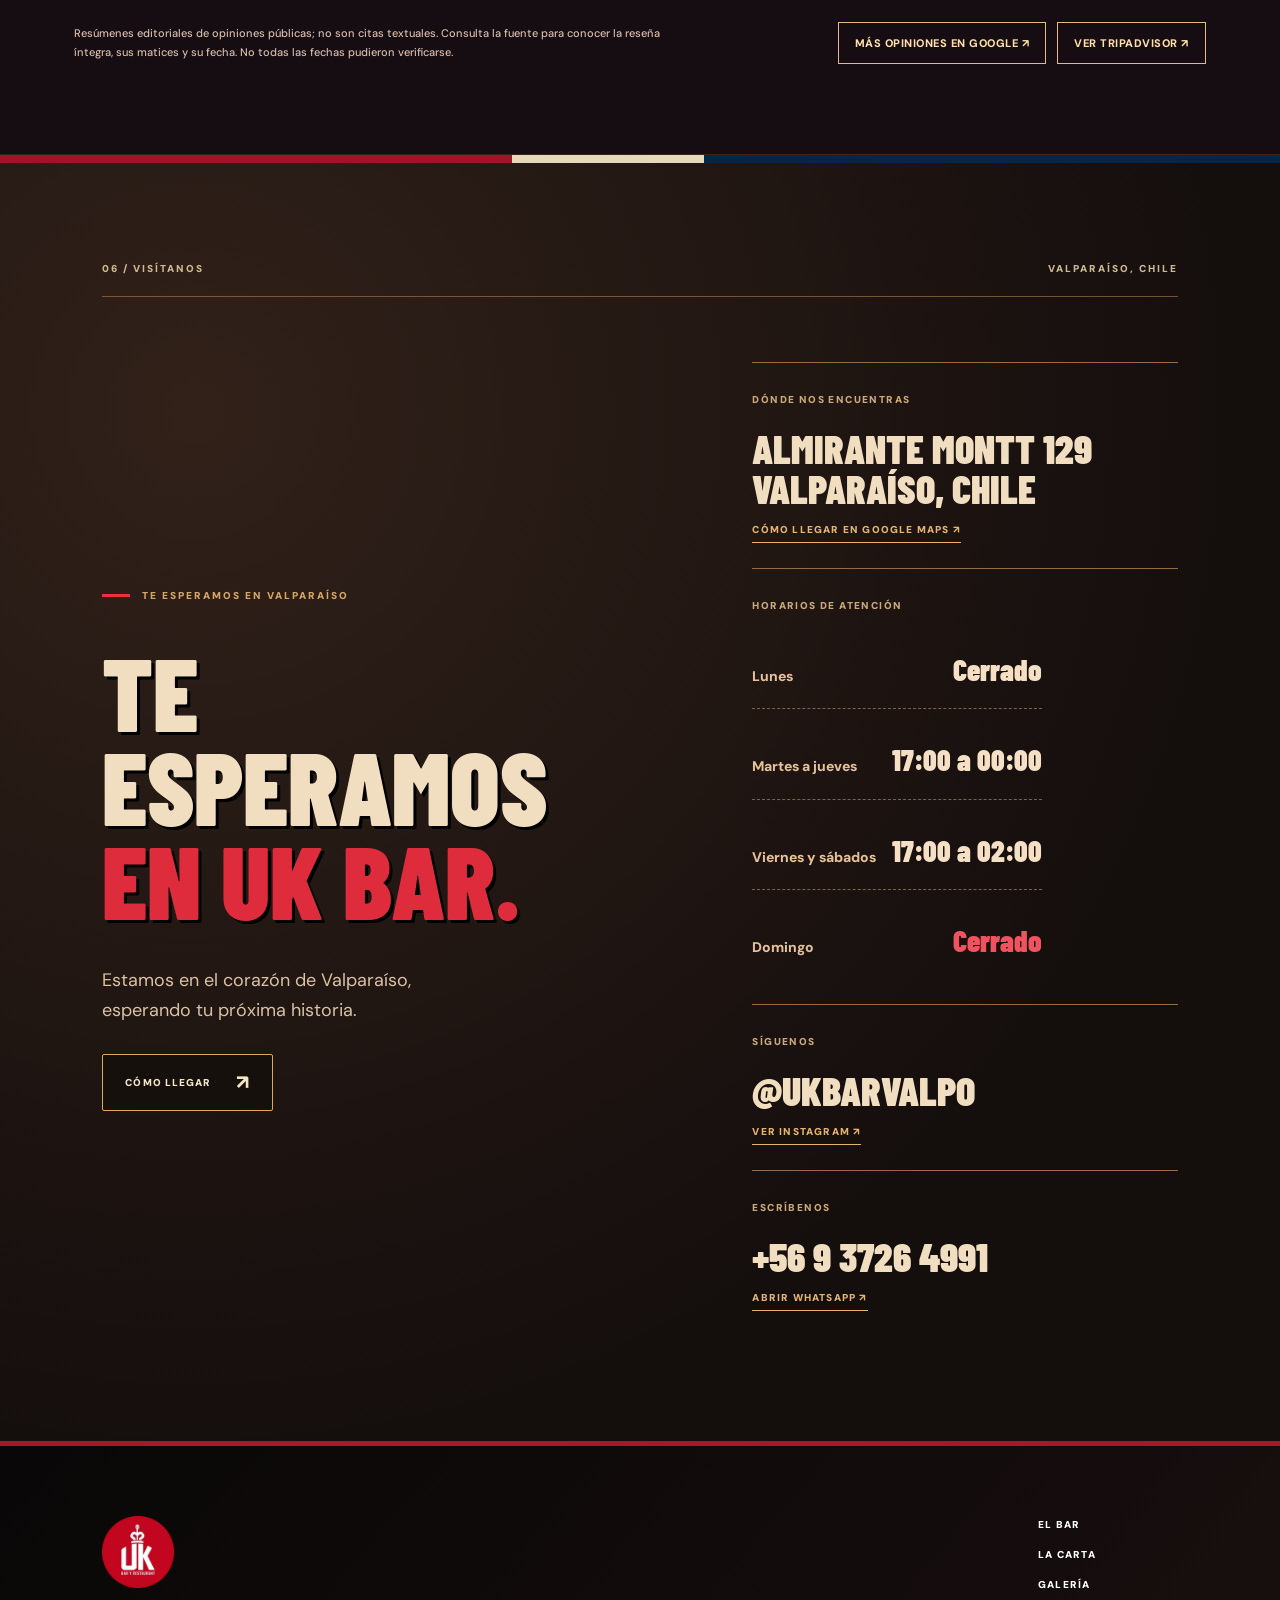
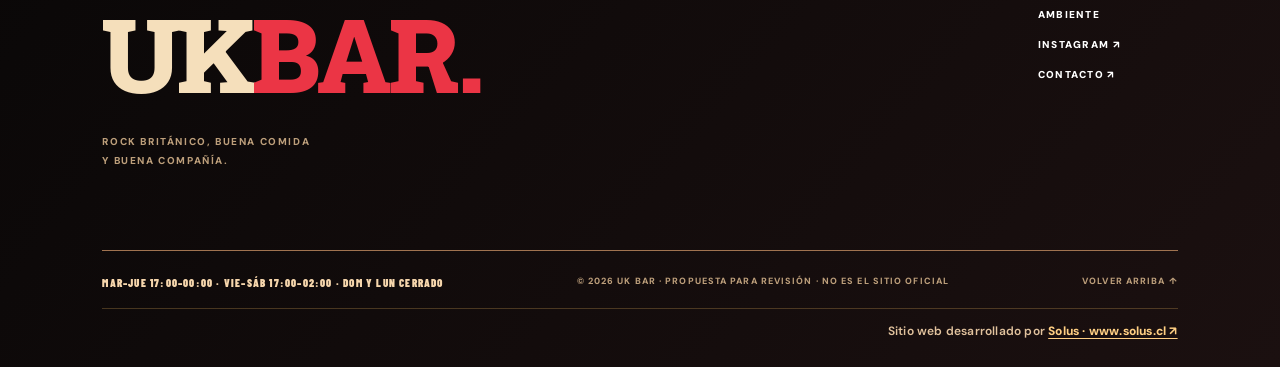
==== commit 8b927607: "Add selected UK Bar guest review summaries with attribution (ES/EN)" ====
--- a/index.html
+++ b/index.html
@@ -5,43 +5,71 @@
   <meta name="viewport" content="width=device-width,initial-scale=1">
   <meta name="theme-color" content="#120a0a">
   <meta name="robots" content="noindex,nofollow">
-  <meta name="description" content="Descubre UK Bar Valparaíso. Cervezas artesanales, coctelería, pizzas y chorrillanas en Almirante Montt 129. Propuesta de nueva web para revisión.">
+  <meta name="description" content="Cervezas artesanales, coctelería, pizzas y chorrillanas en UK Bar, Almirante Montt 129, Valparaíso. Revisa nuestra carta digital y reserva tu mesa.">
   <meta property="og:type" content="website">
   <link rel="canonical" href="https://loncodev.github.io/ukbar-preview-v6/">
   <link rel="alternate" hreflang="es-CL" href="https://loncodev.github.io/ukbar-preview-v6/">
   <link rel="alternate" hreflang="en" href="https://loncodev.github.io/ukbar-preview-v6/en/">
   <link rel="alternate" hreflang="x-default" href="https://loncodev.github.io/ukbar-preview-v6/">
   <meta name="color-scheme" content="dark light">
-  <meta property="og:title" content="UK Bar · Alma británica, noches porteñas">
-  <meta property="og:description" content="Propuesta de nueva experiencia digital para UK Bar, Valparaíso.">
+  <meta property="og:title" content="UK Bar Valparaíso | Cervezas artesanales y coctelería">
+  <meta property="og:description" content="Disfruta cervezas artesanales, coctelería y buena comida en UK Bar, Valparaíso. Explora la carta y reserva una mesa.">
   <meta property="og:image" content="https://loncodev.github.io/ukbar-preview-v6/assets/og-v6.jpg">
   <meta property="og:image:width" content="1200">
   <meta property="og:image:height" content="630">
   <meta name="twitter:card" content="summary_large_image">
-  <title>UK Bar — Alma británica, noches porteñas | V6</title>
+  <title>UK Bar Valparaíso | Cervezas artesanales y coctelería</title>
   <link rel="icon" href="assets/favicon.png" type="image/png">
   <link rel="preconnect" href="https://fonts.googleapis.com">
   <link rel="preconnect" href="https://fonts.gstatic.com" crossorigin>
   <link href="https://fonts.googleapis.com/css2?family=Barlow+Condensed:wght@500;600;700;800;900&family=DM+Sans:wght@400;500;600;700&family=Roboto+Slab:wght@500;600;700;800;900&display=swap" rel="stylesheet" media="print" onload="this.media=&quot;all&quot;"><noscript><link href="https://fonts.googleapis.com/css2?family=Barlow+Condensed:wght@500;600;700;800;900&family=DM+Sans:wght@400;500;600;700&family=Roboto+Slab:wght@500;600;700;800;900&display=swap" rel="stylesheet"></noscript>
   <link rel="preload" href="assets/hero-v6-mobile.webp" as="image" type="image/webp" media="(max-width: 620px)" fetchpriority="high">
   <link rel="preload" href="assets/hero-v6.webp" as="image" type="image/webp" media="(min-width: 621px)" fetchpriority="high">
-  <link rel="stylesheet" href="ukbar.min.css?v=soluscredit20261029">
+  <link rel="stylesheet" href="ukbar.min.css?v=reviews20261029">
   <script src="ukbar.min.js?v=gallery8" defer></script>
   <script type="application/ld+json" id="business-data">{
-    "@context":"https://schema.org",
-    "@type":"Restaurant",
-    "name":"UK Bar & Restaurant",
-    "url":"https://loncodev.github.io/ukbar-preview-v6/",
-    "image":"https://loncodev.github.io/ukbar-preview-v6/assets/og-v6.jpg",
-    "description":"Bar y restaurante de Valparaíso con cerveza artesanal, chorrillanas, pizzas, hamburguesas y música ambiental.",
-    "address":{"@type":"PostalAddress","streetAddress":"Almirante Montt 129","addressLocality":"Valparaíso","addressCountry":"CL"},
-    "hasMenu":"https://loncodev.github.io/ukbar-preview-v6/carta/",
-    "sameAs":["https://www.instagram.com/ukbarvalpo/"],
-    "openingHoursSpecification":[
-      {"@type":"OpeningHoursSpecification","dayOfWeek":["Tuesday","Wednesday","Thursday"],"opens":"17:00","closes":"00:00"},
-      {"@type":"OpeningHoursSpecification","dayOfWeek":["Friday","Saturday"],"opens":"17:00","closes":"02:00"}
-    ]
-  }</script>
+  "@context": "https://schema.org",
+  "@type": "Restaurant",
+  "name": "UK Bar & Restaurant",
+  "url": "https://loncodev.github.io/ukbar-preview-v6/",
+  "image": "https://loncodev.github.io/ukbar-preview-v6/assets/og-v6.jpg",
+  "description": "Bar y restaurante en Valparaíso con cervezas artesanales, coctelería, pizzas, chorrillanas y rock británico.",
+  "address": {
+    "@type": "PostalAddress",
+    "streetAddress": "Almirante Montt 129",
+    "addressLocality": "Valparaíso",
+    "addressCountry": "CL",
+    "addressRegion": "Región de Valparaíso"
+  },
+  "hasMenu": "https://loncodev.github.io/ukbar-preview-v6/carta/",
+  "sameAs": [
+    "https://www.instagram.com/ukbarvalpo/"
+  ],
+  "openingHoursSpecification": [
+    {
+      "@type": "OpeningHoursSpecification",
+      "dayOfWeek": [
+        "Tuesday",
+        "Wednesday",
+        "Thursday"
+      ],
+      "opens": "17:00",
+      "closes": "00:00"
+    },
+    {
+      "@type": "OpeningHoursSpecification",
+      "dayOfWeek": [
+        "Friday",
+        "Saturday"
+      ],
+      "opens": "17:00",
+      "closes": "02:00"
+    }
+  ],
+  "@id": "https://loncodev.github.io/ukbar-preview-v6/#restaurant",
+  "telephone": "+56 9 3726 4991",
+  "menu": "https://loncodev.github.io/ukbar-preview-v6/carta/"
+}</script>
 </head>
 <body>
   <a class="skip" href="#main">Saltar al contenido</a>
@@ -327,6 +355,59 @@
         <div class="uk-atmosphere-actions"><a href="#galeria" class="button pub-outline">EXPLORA LA GALERÍA ↗</a><a href="https://www.instagram.com/ukbarvalpo/" class="button button-red" target="_blank" rel="noopener noreferrer">NOVEDADES EN INSTAGRAM ↗</a></div>
       </div>
     </section>
+    <section id="opiniones" class="uk-reviews" aria-labelledby="uk-reviews-title">
+      <div class="uk-reviews-wrap">
+        <div class="uk-reviews-intro">
+          <div><span class="uk-reviews-kicker">LO QUE CUENTAN QUIENES NOS VISITAN</span><h2 id="uk-reviews-title">EXPERIENCIAS<br><em>EN UK BAR.</em></h2></div>
+          <p>La comida, la música, los tragos y las personas hacen cada noche distinta. Estas son algunas experiencias compartidas públicamente por nuestros visitantes.</p>
+        </div>
+        <div class="uk-reviews-grid">
+        <article class="uk-review-card">
+          <span class="uk-review-card-index" aria-hidden="true">01 / UK BAR</span>
+          <h3>UN CUMPLEAÑOS INOLVIDABLE</h3>
+          <p>Cuenta que celebró su cumpleaños en UK Bar con unas 50 personas. Destaca que el equipo consiguió organizar una mesa grande, la música a volumen agradable, los tragos, la comida y la buena disposición de los garzones.</p>
+          <div class="uk-review-card-bottom">
+            <div><strong>Vida P</strong><span>Google · reseña recopilada</span></div>
+            <a href="https://wanderlog.com/nb/list/geoCategory/22004/best-cheap-eats-in-valparaiso" target="_blank" rel="noopener noreferrer" aria-label="Vida P: Consultar la opinión recopilada">Consultar la opinión recopilada <span aria-hidden="true">↗</span></a>
+          </div>
+        </article>
+        <article class="uk-review-card">
+          <span class="uk-review-card-index" aria-hidden="true">02 / UK BAR</span>
+          <h3>MÚSICA ANGLO Y UNA BARRA PARA VOLVER</h3>
+          <p>Resalta la música anglo, las recomendaciones de Oscar —el garzón que los atendió— y la variedad de cervezas. También destaca las pizzas, hamburguesas y chorrillanas, y señala que volverá en su próximo viaje a Valparaíso.</p>
+          <div class="uk-review-card-bottom">
+            <div><strong>Rodrigo S</strong><span>Google · reseña recopilada</span></div>
+            <a href="https://wanderlog.com/nb/list/geoCategory/22004/best-cheap-eats-in-valparaiso" target="_blank" rel="noopener noreferrer" aria-label="Rodrigo S: Consultar la opinión recopilada">Consultar la opinión recopilada <span aria-hidden="true">↗</span></a>
+          </div>
+        </article>
+        <article class="uk-review-card">
+          <span class="uk-review-card-index" aria-hidden="true">03 / UK BAR</span>
+          <h3>PIZZA, SCHOP Y BUENA MÚSICA</h3>
+          <p>Describe una salida agradable en pareja y valora los schop, las pizzas, la música y la atención. Su reseña completa también incluye una observación sobre la limpieza de los baños.</p>
+          <div class="uk-review-card-bottom">
+            <div><strong>Monserrat P</strong><span>Tripadvisor · noviembre 2025</span></div>
+            <a href="https://www.tripadvisor.cl/Restaurant_Review-g294306-d11793803-Reviews-UK_Bar_Restaurant-Valparaiso_Valparaiso_Region.html" target="_blank" rel="noopener noreferrer" aria-label="Monserrat P: Leer la opinión completa">Leer la opinión completa <span aria-hidden="true">↗</span></a>
+          </div>
+        </article>
+        <article class="uk-review-card">
+          <span class="uk-review-card-index" aria-hidden="true">04 / UK BAR</span>
+          <h3>BUENA ATENCIÓN Y BUENOS TRAGOS</h3>
+          <p>Valora positivamente tanto los tragos como la atención. En su evaluación pública también califica con la máxima puntuación el servicio y el ambiente.</p>
+          <div class="uk-review-card-bottom">
+            <div><strong>Malena Feickert</strong><span>Google · reseña recopilada</span></div>
+            <a href="https://ru.restaurantguru.com/UK-Bar-Cervezas-Premium-Cocteleria-Pizzeria-y-Burger-en-Valparaiso-Valparaiso" target="_blank" rel="noopener noreferrer" aria-label="Malena Feickert: Consultar la opinión recopilada">Consultar la opinión recopilada <span aria-hidden="true">↗</span></a>
+          </div>
+        </article>
+        </div>
+        <div class="uk-reviews-end">
+          <p>Resúmenes editoriales de opiniones públicas; no son citas textuales. Consulta la fuente para conocer la reseña íntegra, sus matices y su fecha. No todas las fechas pudieron verificarse.</p>
+          <div class="uk-reviews-actions">
+            <a href="https://www.google.com/maps/search/?api=1&amp;query=UK+Bar+Almirante+Montt+129+Valparaiso" target="_blank" rel="noopener noreferrer">MÁS OPINIONES EN GOOGLE ↗</a>
+            <a href="https://www.tripadvisor.cl/Restaurant_Review-g294306-d11793803-Reviews-UK_Bar_Restaurant-Valparaiso_Valparaiso_Region.html" target="_blank" rel="noopener noreferrer">VER TRIPADVISOR ↗</a>
+          </div>
+        </div>
+      </div>
+    </section>
     <section id="visitanos" class="visit section-padding">
       <div class="section-index"><span>06 / VISÍTANOS</span><span>VALPARAÍSO, CHILE</span></div>
       <div class="visit-grid">
@@ -358,4 +439,4 @@
     <div class="footer-credit">Sitio web desarrollado por <a href="https://www.solus.cl" target="_blank" rel="noopener noreferrer" aria-label="Sitio web de Solus: www.solus.cl">Solus · www.solus.cl ↗</a></div>
   </footer>
 </body>
-</html>+</html>
--- a/ukbar.min.css
+++ b/ukbar.min.css
@@ -14,3 +14,33 @@
 .footer-credit a:hover,.footer-credit a:focus-visible{color:#fff0cd;text-decoration-thickness:2px}
 .footer-credit a:focus-visible{outline:2px solid #ffcf83;outline-offset:4px}
 @media(max-width:700px){.footer-credit{text-align:left;font-size:12px;padding-top:15px}}
+
+
+/* UK Bar verified-source review summaries — bilingual and responsive. */
+.uk-reviews{position:relative;isolation:isolate;background:radial-gradient(circle at 80% 12%,rgba(156,43,48,.2),transparent 45%),#160d13;color:#f8e9d6;padding:clamp(55px,7vw,100px) 5.8%;border-block:1px solid #a05b493f}
+.uk-reviews-wrap{max-width:1280px;margin:0 auto}
+.uk-reviews-intro{display:flex;align-items:end;justify-content:space-between;gap:35px;padding-bottom:30px;border-bottom:1px solid #e4b77549}
+.uk-reviews-kicker{display:block;color:#ffd08d;font:800 11px/1.45 var(--body);letter-spacing:2px;margin-bottom:19px}
+.uk-reviews h2{margin:0;font:900 clamp(51px,6.2vw,88px)/.88 var(--pub-display,var(--display));letter-spacing:-.01em;color:#fff3da}
+.uk-reviews h2 em{font-style:normal;color:#f15d64}
+.uk-reviews-intro>p{max-width:390px;font:500 15px/1.8 var(--body);color:#e4cbbb;margin:0 0 4px}
+.uk-reviews-grid{display:grid;grid-template-columns:repeat(2,minmax(0,1fr));gap:19px;margin-top:28px}
+.uk-review-card{display:flex;flex-direction:column;min-width:0;padding:clamp(24px,3vw,39px);border:1px solid #9c635f7a;background:linear-gradient(150deg,#312025,#1e151a);box-shadow:0 6px 0 #0b090c}
+.uk-review-card:nth-child(2),.uk-review-card:nth-child(3){background:linear-gradient(150deg,#26202a,#1b1720)}
+.uk-review-card-index{color:#d9bca1;font:900 10px/1.3 var(--body);letter-spacing:2px}
+.uk-review-card h3{font:900 clamp(26px,2.6vw,39px)/1.04 var(--pub-display,var(--display));color:#ffd69e;margin:20px 0 15px}
+.uk-review-card>p{font:500 15px/1.82 var(--body);color:#f1dccc;margin:0 0 30px;flex:1}
+.uk-review-card-bottom{display:flex;flex-wrap:wrap;align-items:end;justify-content:space-between;gap:16px;border-top:1px solid #d5a88655;padding-top:20px}
+.uk-review-card-bottom>div{display:grid;gap:6px}
+.uk-review-card-bottom strong{color:#fff5e2;font:800 13px/1.35 var(--body)}
+.uk-review-card-bottom>div span{color:#dcbfa5;font:600 11px/1.45 var(--body)}
+.uk-review-card-bottom a{color:#ffd69e;text-decoration:underline;text-underline-offset:4px;font:800 11px/1.5 var(--body);text-align:left}
+.uk-review-card-bottom a:hover{color:#fff}
+.uk-review-card-bottom a:focus-visible,.uk-reviews-actions a:focus-visible{outline:3px solid #fbd180;outline-offset:4px}
+.uk-reviews-end{display:flex;justify-content:space-between;align-items:center;gap:28px;margin-top:28px}
+.uk-reviews-end p{max-width:590px;font:500 11px/1.7 var(--body);color:#d6bbaa;margin:0}
+.uk-reviews-actions{display:flex;flex-wrap:wrap;gap:11px}
+.uk-reviews-actions a{border:1px solid #e3b886;padding:13px 16px;font:800 11px/1.3 var(--body);letter-spacing:.5px;color:#ffdfac;white-space:nowrap}
+.uk-reviews-actions a:hover{background:#e3b886;color:#211219}
+@media(max-width:900px){.uk-reviews-intro{align-items:start;flex-direction:column;gap:18px}.uk-reviews-end{align-items:start;flex-direction:column}.uk-reviews-actions{width:100%}}
+@media(max-width:680px){.uk-reviews{padding:61px 6% 70px}.uk-reviews h2{font-size:clamp(50px,12vw,72px)}.uk-reviews-intro>p{font-size:14px}.uk-reviews-grid{grid-template-columns:minmax(0,1fr);gap:14px}.uk-review-card{padding:25px 21px}.uk-review-card h3{font-size:32px}.uk-review-card>p{font-size:14px}.uk-reviews-actions a{flex:1;min-width:0;white-space:normal;text-align:center}}
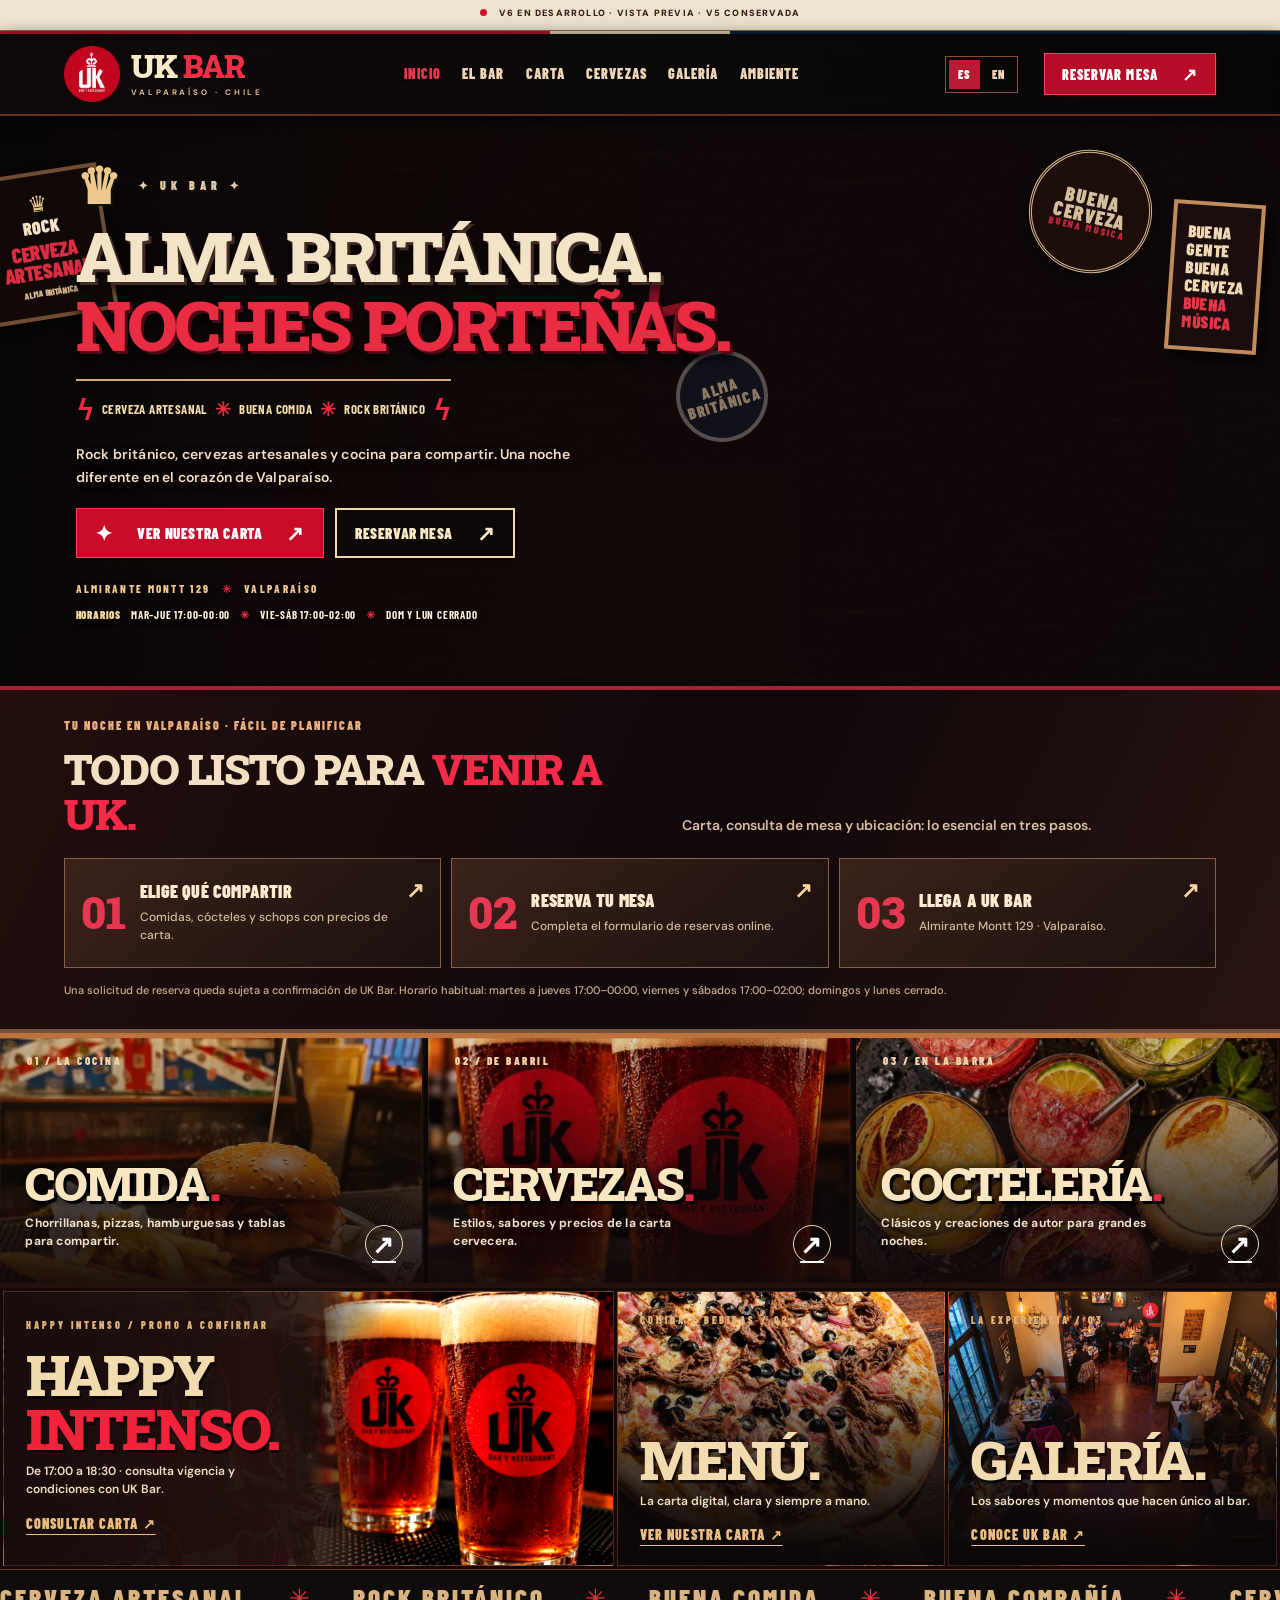
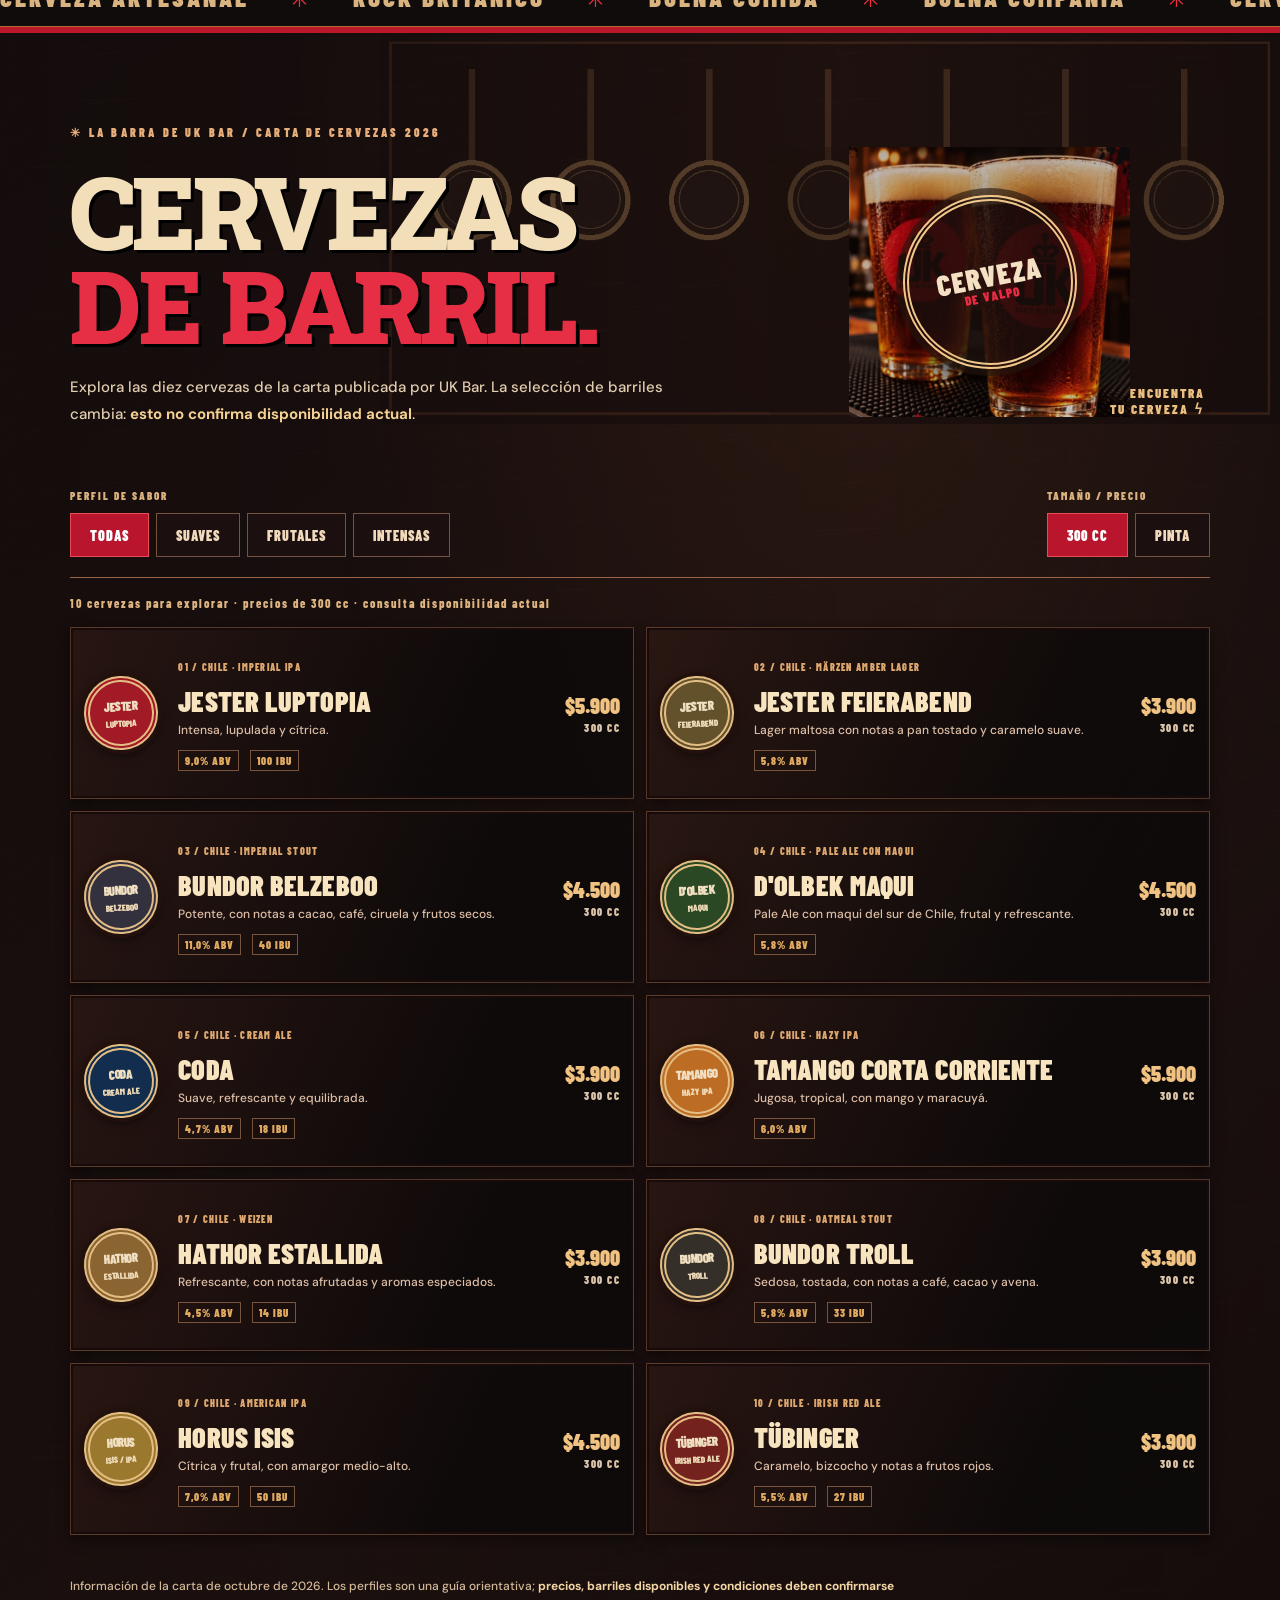
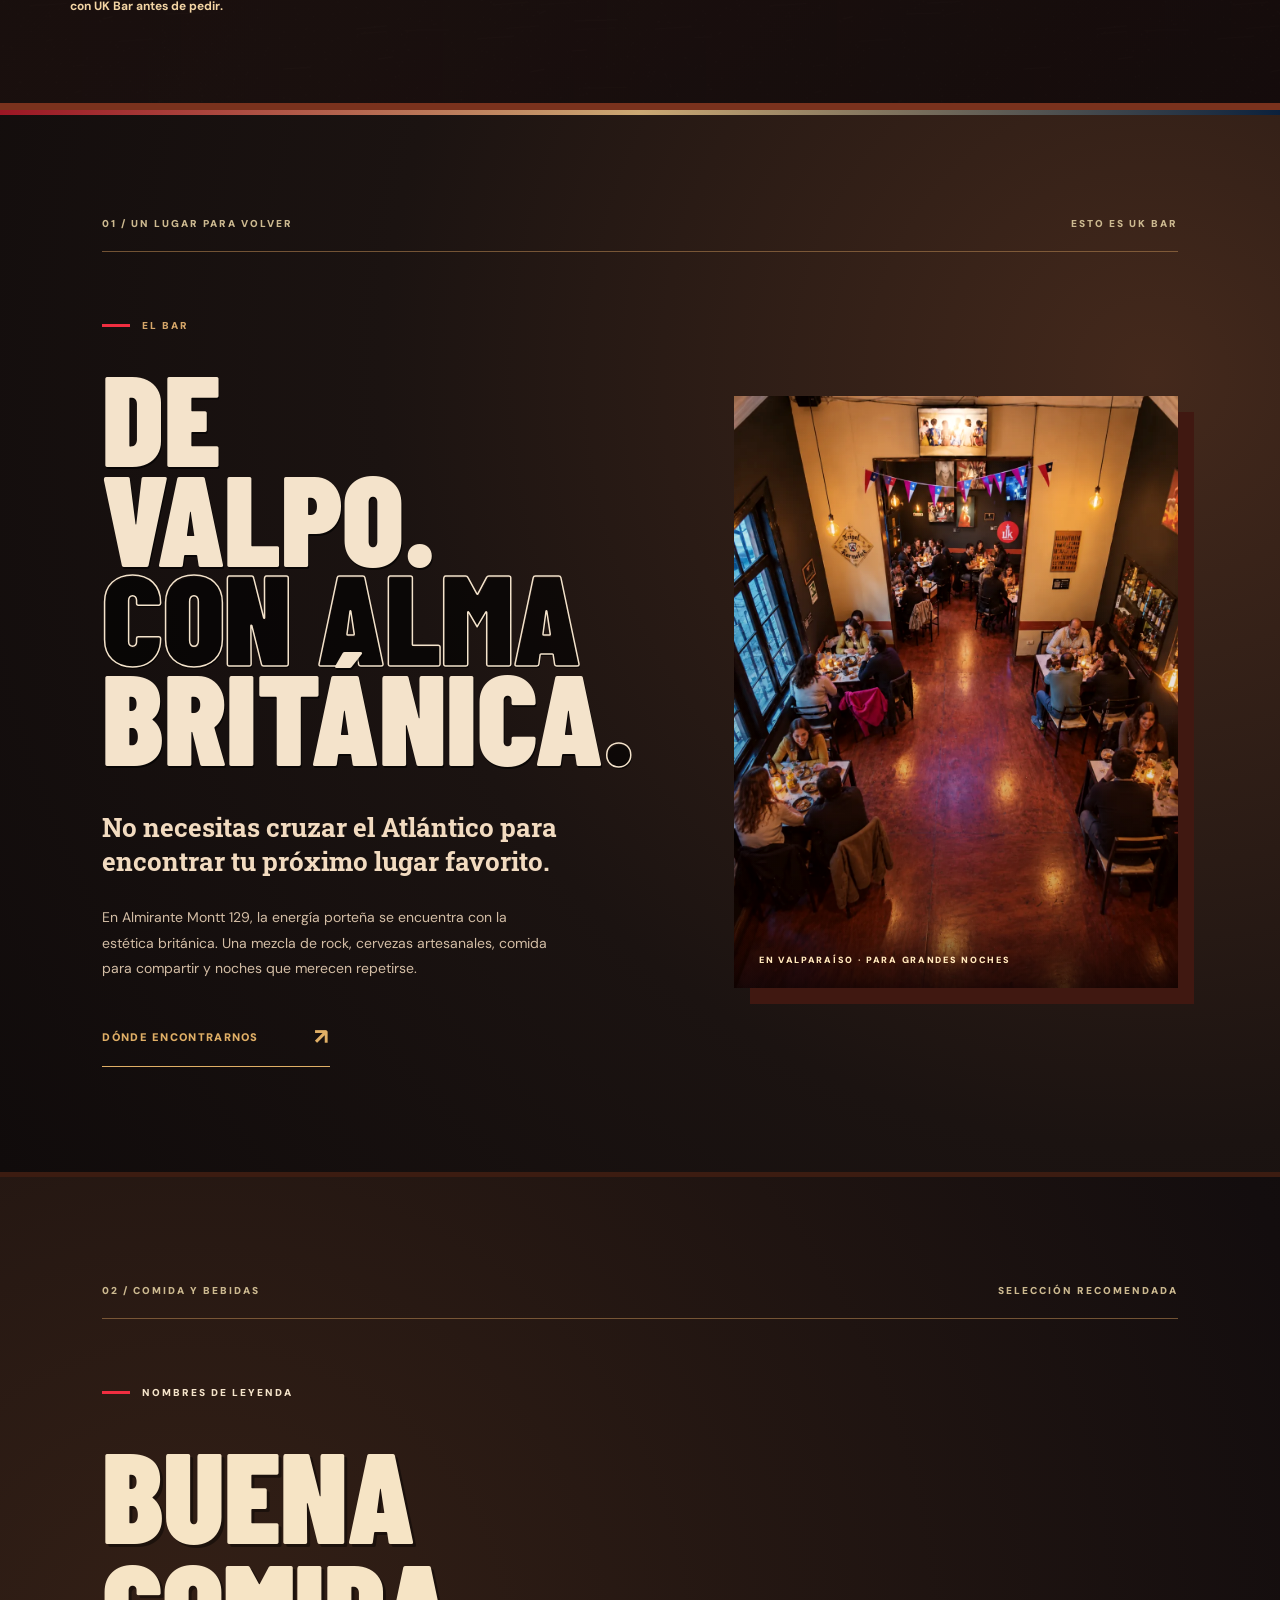
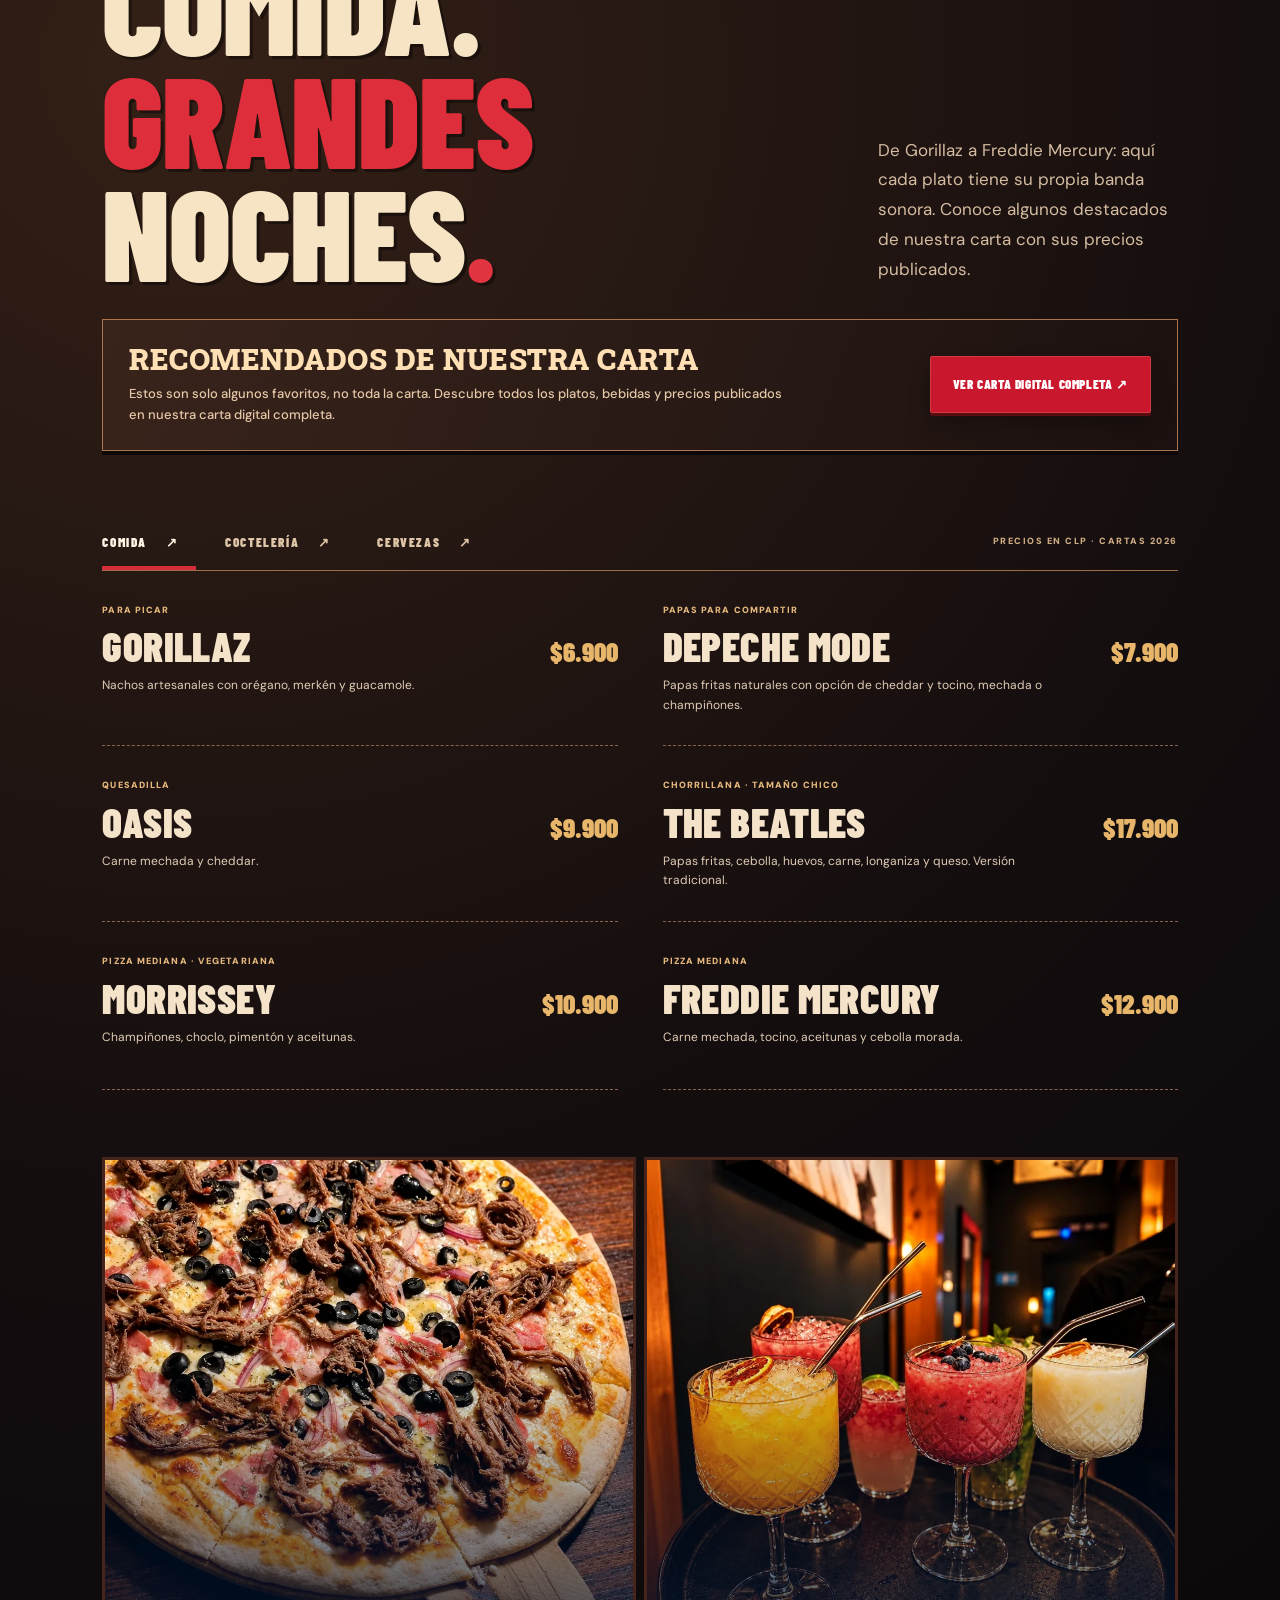
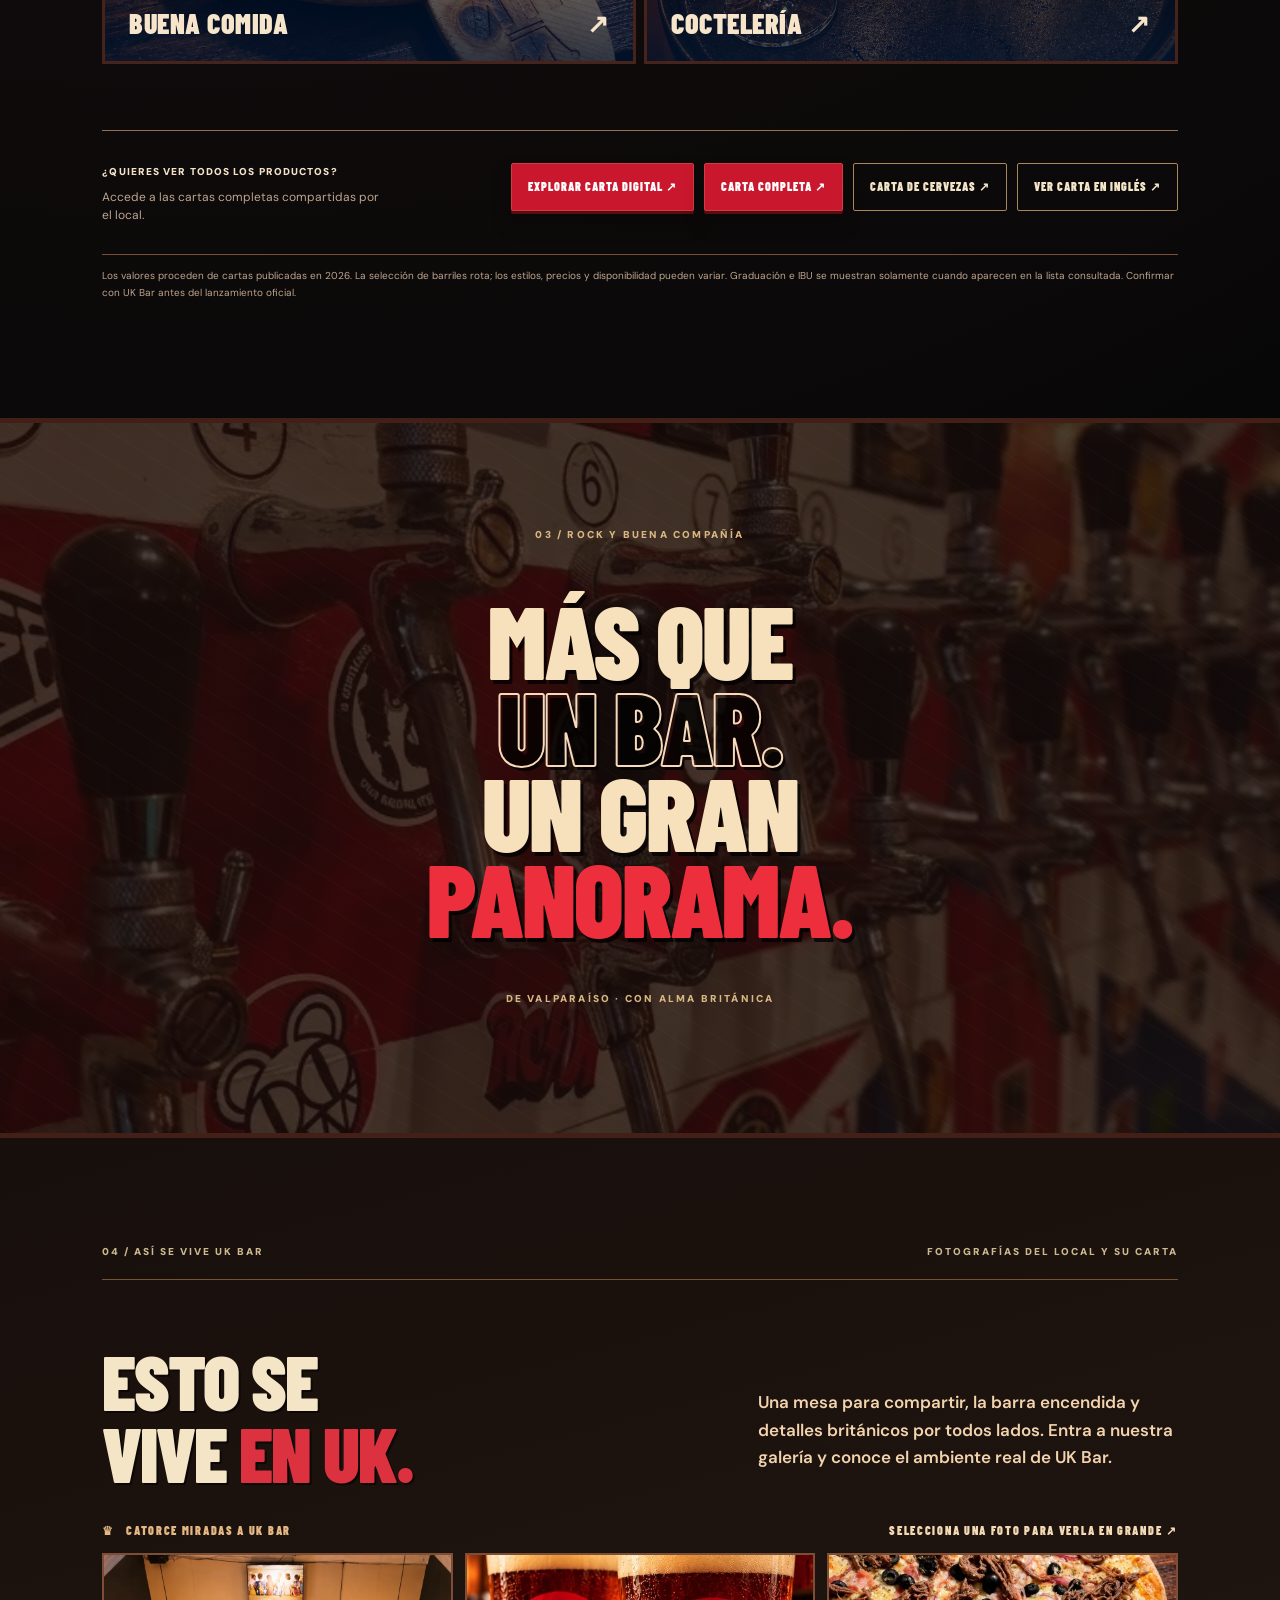
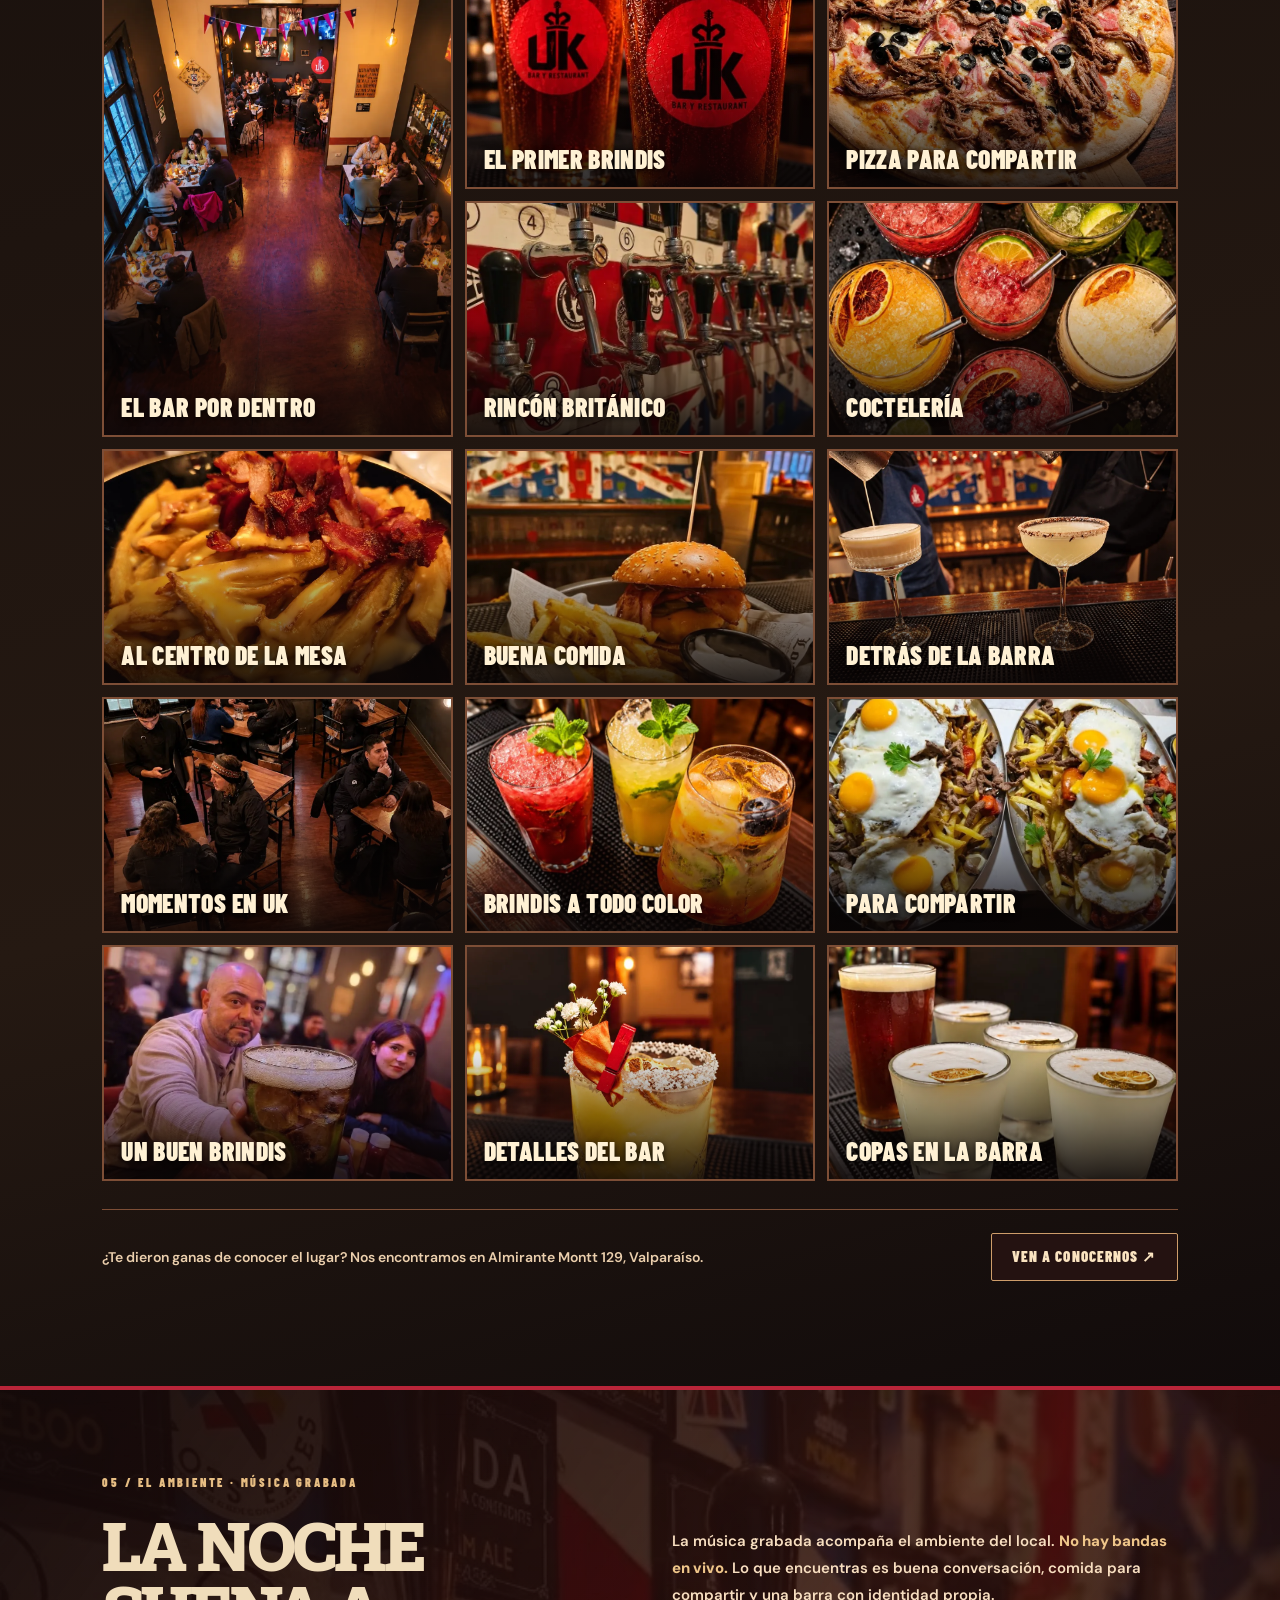
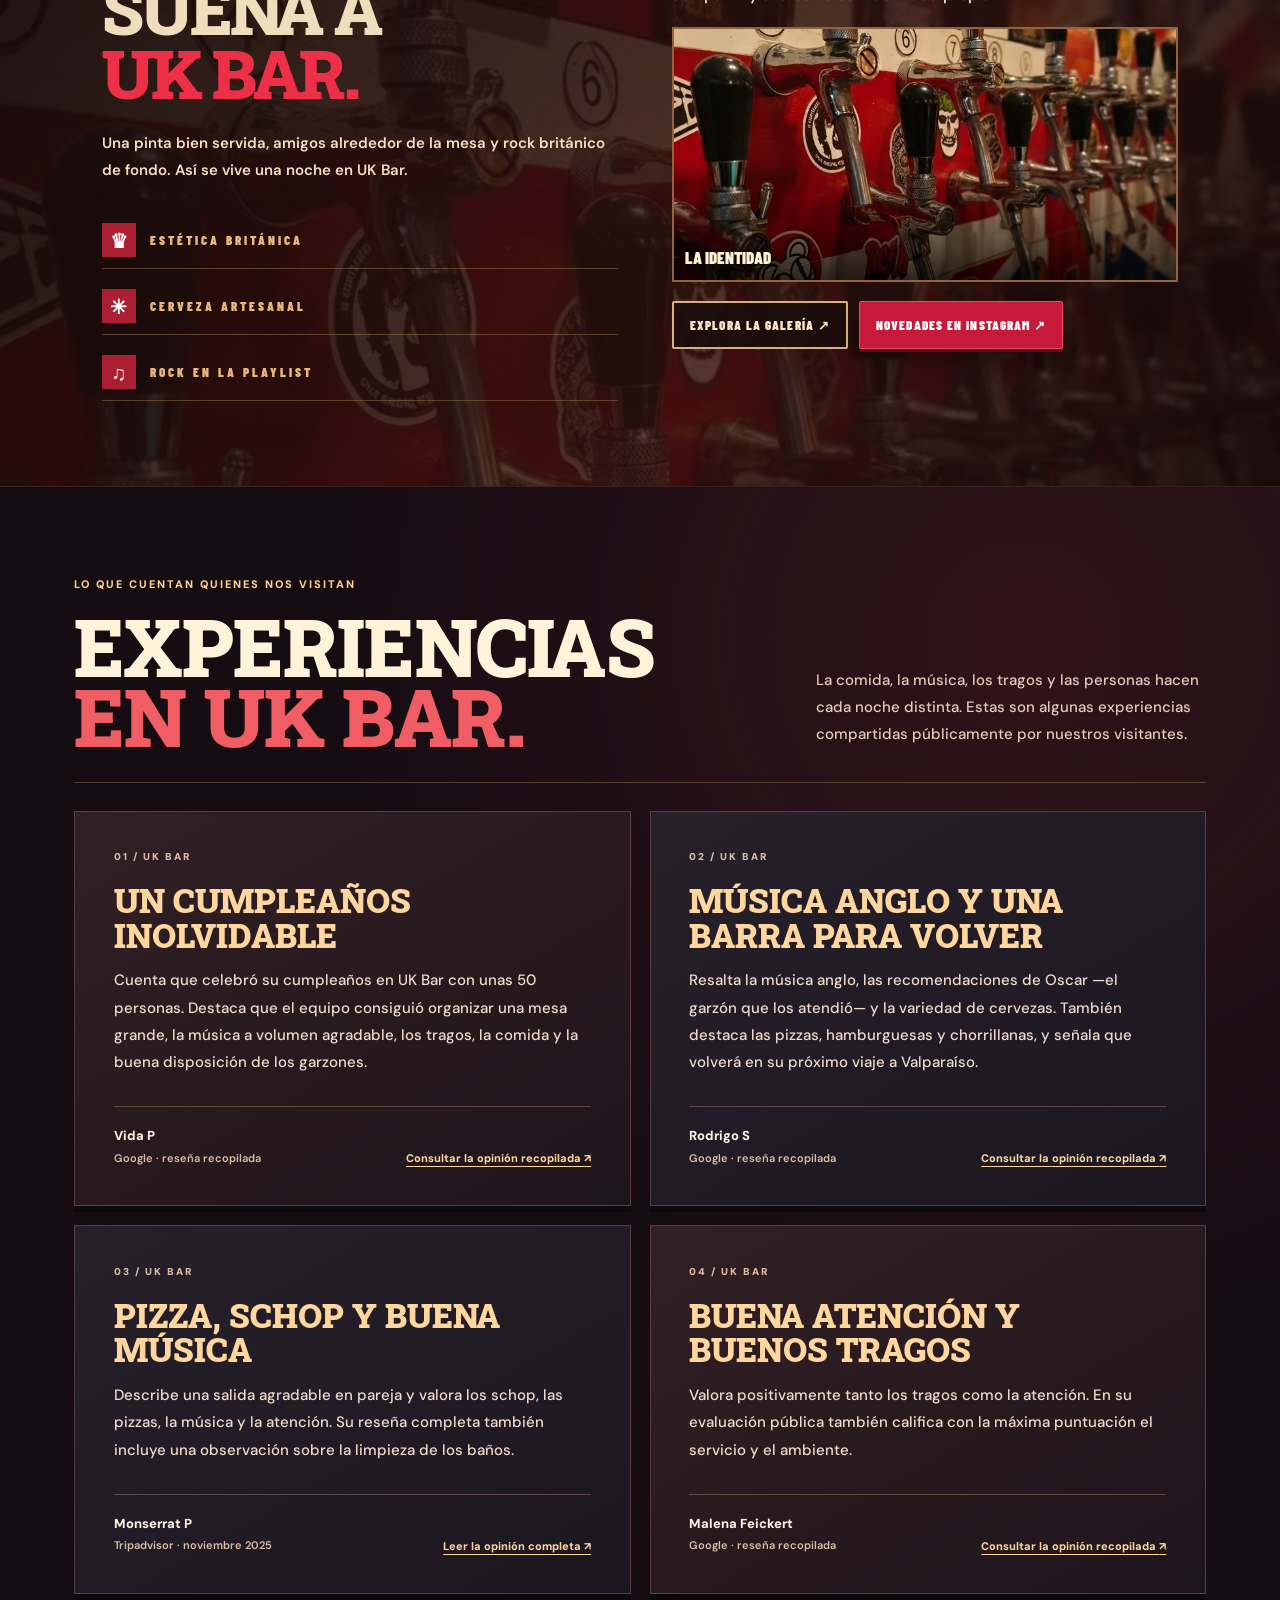
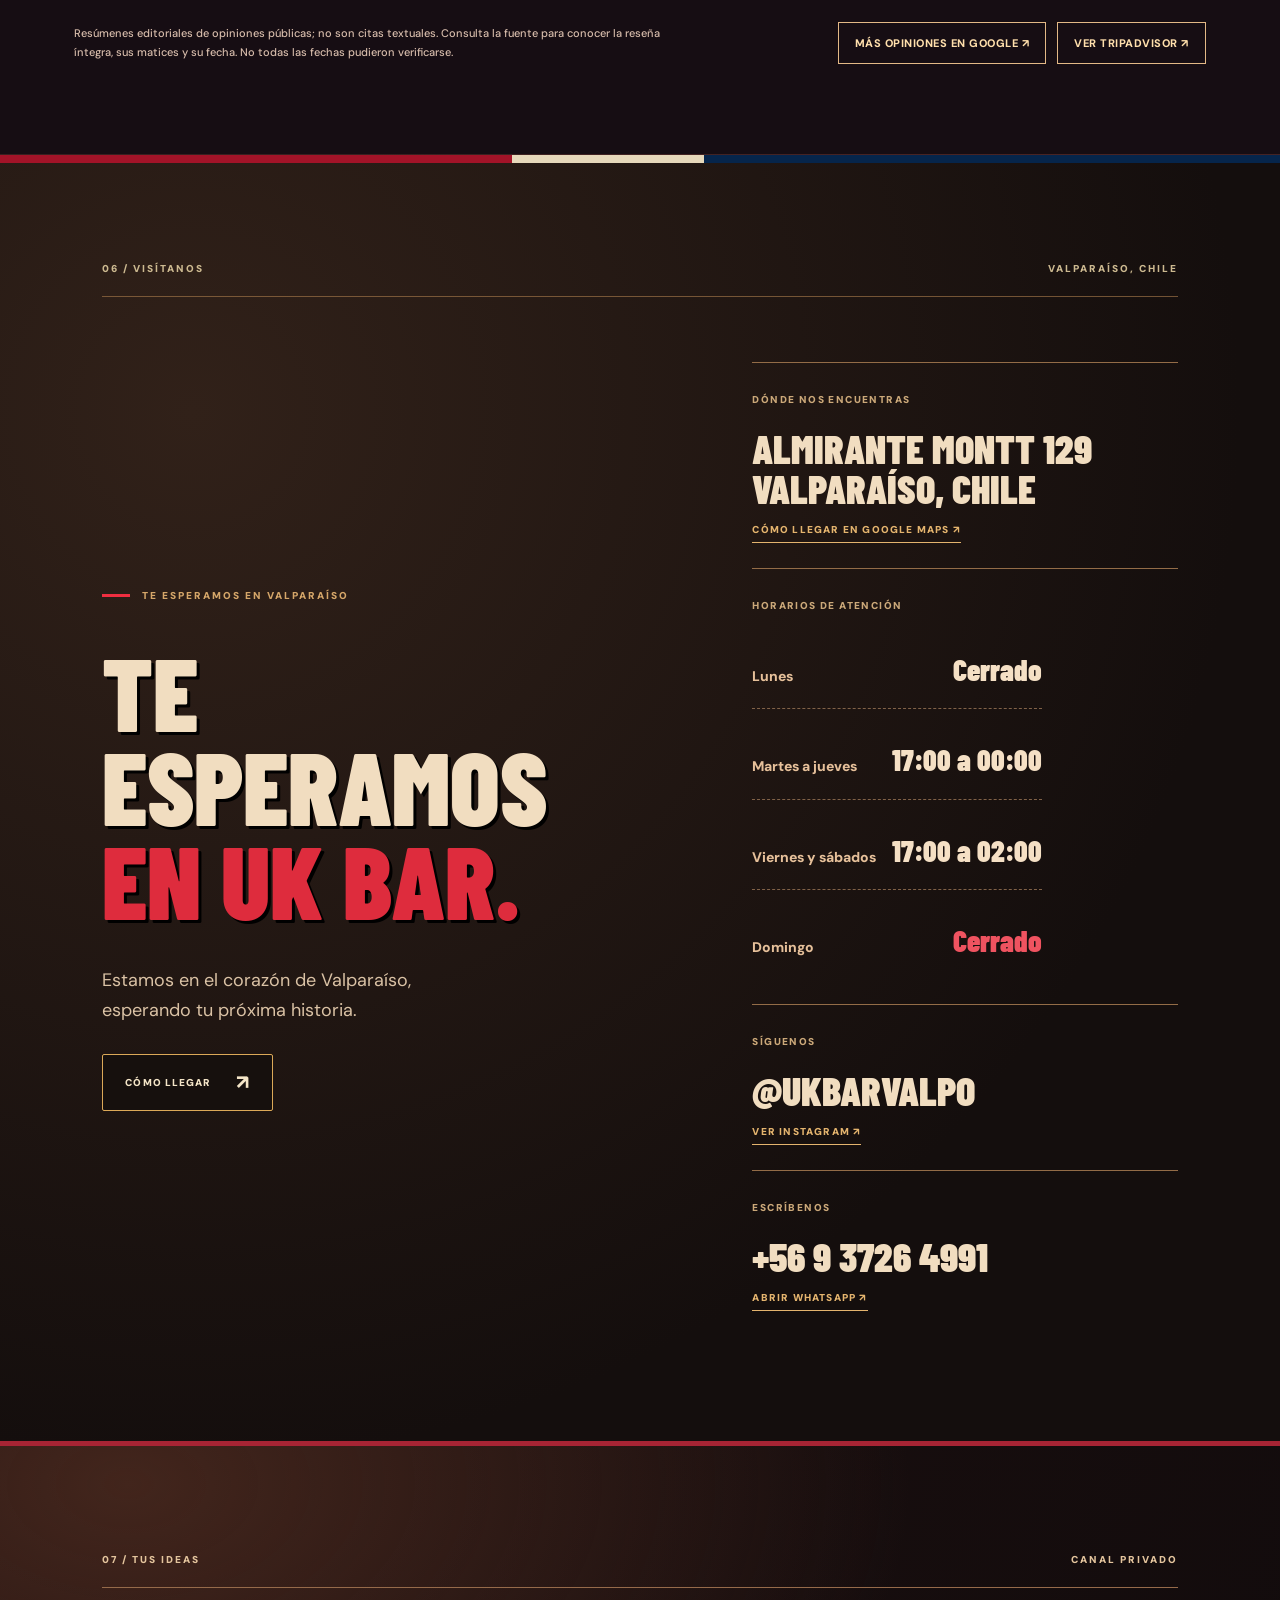
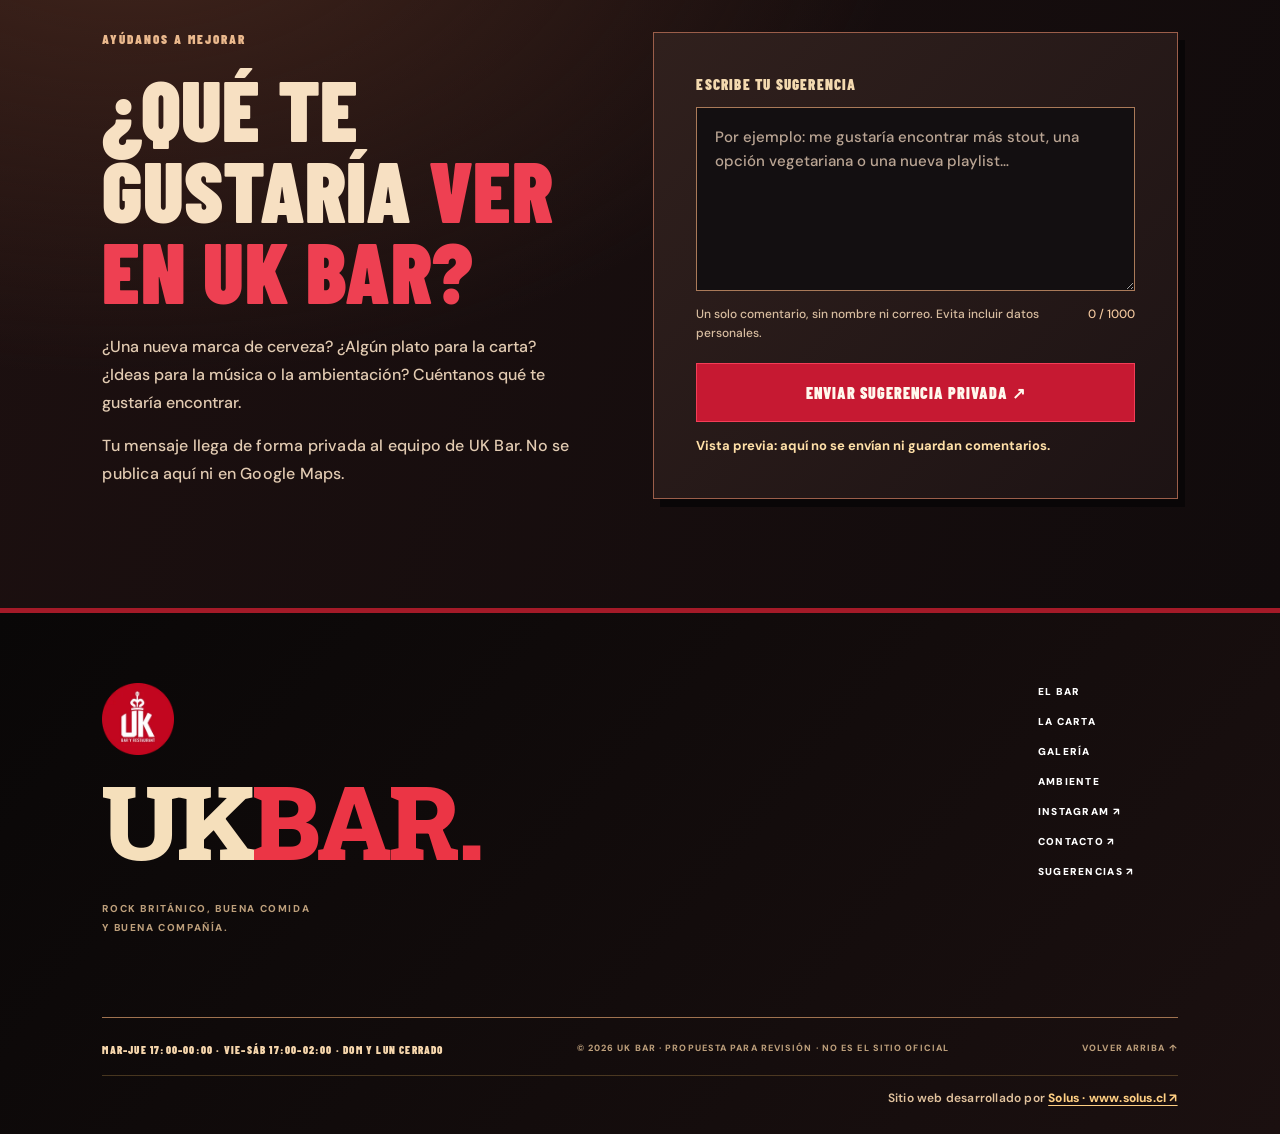
==== commit 7a16a41d: "Add bilingual private suggestion form preview with one text field and spam-safe UI" ====
--- a/index.html
+++ b/index.html
@@ -25,8 +25,9 @@
   <link href="https://fonts.googleapis.com/css2?family=Barlow+Condensed:wght@500;600;700;800;900&family=DM+Sans:wght@400;500;600;700&family=Roboto+Slab:wght@500;600;700;800;900&display=swap" rel="stylesheet" media="print" onload="this.media=&quot;all&quot;"><noscript><link href="https://fonts.googleapis.com/css2?family=Barlow+Condensed:wght@500;600;700;800;900&family=DM+Sans:wght@400;500;600;700&family=Roboto+Slab:wght@500;600;700;800;900&display=swap" rel="stylesheet"></noscript>
   <link rel="preload" href="assets/hero-v6-mobile.webp" as="image" type="image/webp" media="(max-width: 620px)" fetchpriority="high">
   <link rel="preload" href="assets/hero-v6.webp" as="image" type="image/webp" media="(min-width: 621px)" fetchpriority="high">
-  <link rel="stylesheet" href="ukbar.min.css?v=reviews20261029">
+  <link rel="stylesheet" href="ukbar.min.css?v=feedback20261029">
   <script src="ukbar.min.js?v=gallery8" defer></script>
+  <script src="sugerencias.js?v=feedback20261029" defer></script>
   <script type="application/ld+json" id="business-data">{
   "@context": "https://schema.org",
   "@type": "Restaurant",
@@ -93,7 +94,7 @@
     <button class="menu-toggle" aria-label="Abrir menú" aria-controls="mobile-menu" aria-expanded="false" type="button"><span></span><span></span><span></span></button>
   </header>
   <nav class="mobile-menu" id="mobile-menu" aria-label="Navegación móvil" hidden>
-    <a href="#inicio">INICIO</a><a href="#elbar">EL BAR</a><a href="carta/">CARTA</a><a href="#tapwall">CERVEZAS</a><a href="#galeria">GALERÍA</a><a href="#ambiente">AMBIENTE</a><a href="#visitanos">VISÍTANOS</a>
+    <a href="#inicio">INICIO</a><a href="#elbar">EL BAR</a><a href="carta/">CARTA</a><a href="#tapwall">CERVEZAS</a><a href="#galeria">GALERÍA</a><a href="#ambiente">AMBIENTE</a><a href="#visitanos">VISÍTANOS</a><a href="#sugerencias">SUGERENCIAS</a>
     <a href="https://docs.google.com/forms/d/e/1FAIpQLSf3SAMyted1qxLxRD5GVT5lrSHHYBTZ5Grac81x-aX2-lOyBA/viewform" target="_blank" rel="noopener noreferrer">RESERVAR MESA ↗</a>
     <a href="en/" hreflang="en" lang="en">ENGLISH VERSION / EN ↗</a>
   </nav>
@@ -427,6 +428,26 @@
         </div>
       </div>
     </section>
+    <section id="sugerencias" class="uk-feedback-section section-padding" aria-labelledby="uk-feedback-heading">
+      <div class="section-index"><span>07 / TUS IDEAS</span><span>CANAL PRIVADO</span></div>
+      <div class="uk-feedback-grid">
+        <div class="uk-feedback-copy">
+          <span class="uk-feedback-kicker">AYÚDANOS A MEJORAR</span>
+          <h2 id="uk-feedback-heading">¿QUÉ TE GUSTARÍA <em>VER EN UK BAR?</em></h2>
+          <p>¿Una nueva marca de cerveza? ¿Algún plato para la carta? ¿Ideas para la música o la ambientación? Cuéntanos qué te gustaría encontrar.</p>
+          <p class="uk-feedback-points">Tu mensaje llega de forma privada al equipo de UK Bar. No se publica aquí ni en Google Maps.</p>
+        </div>
+        <form id="uk-feedback-form" class="uk-feedback-card" method="post" action="#sugerencias" data-preview="true" accept-charset="UTF-8">
+          <label for="uk-feedback-comment">ESCRIBE TU SUGERENCIA</label>
+          <textarea id="uk-feedback-comment" name="suggestion" rows="5" minlength="5" maxlength="1000" required placeholder="Por ejemplo: me gustaría encontrar más stout, una opción vegetariana o una nueva playlist…"></textarea>
+          <div class="uk-feedback-honeypot" aria-hidden="true"><label for="uk-feedback-website">Website</label><input id="uk-feedback-website" type="text" name="website" tabindex="-1" autocomplete="off"></div>
+          <input type="hidden" name="lang" value="es">
+          <div class="uk-feedback-form-meta"><span>Un solo comentario, sin nombre ni correo. Evita incluir datos personales.</span><output class="uk-feedback-count" id="uk-feedback-count" for="uk-feedback-comment">0 / 1000</output></div>
+          <button class="uk-feedback-submit" type="submit">ENVIAR SUGERENCIA PRIVADA ↗</button>
+          <p id="uk-feedback-status" class="uk-feedback-status" role="status" aria-live="polite">Vista previa: aquí no se reciben comentarios.</p>
+        </form>
+      </div>
+    </section>
   </main>
   <nav class="mobile-action-bar" aria-label="Accesos rápidos">
     <a href="carta/" aria-label="Ir a la carta">CARTA</a>
@@ -434,7 +455,7 @@
     <a href="https://docs.google.com/forms/d/e/1FAIpQLSf3SAMyted1qxLxRD5GVT5lrSHHYBTZ5Grac81x-aX2-lOyBA/viewform" target="_blank" rel="noopener noreferrer">RESERVAR MESA ↗</a>
   </nav>
   <footer class="footer">
-    <div class="footer-top"><div><img src="assets/logo-ukbar.webp" alt="" loading="lazy" width="72" height="72"><strong>UK<span>BAR.</span></strong><p>ROCK BRITÁNICO, BUENA COMIDA<br>Y BUENA COMPAÑÍA.</p></div><nav aria-label="Enlaces del pie"><a href="#elbar">EL BAR</a><a href="carta/">LA CARTA</a><a href="#galeria">GALERÍA</a><a href="#ambiente">AMBIENTE</a><a href="https://www.instagram.com/ukbarvalpo/" target="_blank" rel="noopener noreferrer">INSTAGRAM ↗</a><a href="#visitanos">CONTACTO ↗</a></nav></div>
+    <div class="footer-top"><div><img src="assets/logo-ukbar.webp" alt="" loading="lazy" width="72" height="72"><strong>UK<span>BAR.</span></strong><p>ROCK BRITÁNICO, BUENA COMIDA<br>Y BUENA COMPAÑÍA.</p></div><nav aria-label="Enlaces del pie"><a href="#elbar">EL BAR</a><a href="carta/">LA CARTA</a><a href="#galeria">GALERÍA</a><a href="#ambiente">AMBIENTE</a><a href="https://www.instagram.com/ukbarvalpo/" target="_blank" rel="noopener noreferrer">INSTAGRAM ↗</a><a href="#visitanos">CONTACTO ↗</a><a href="#sugerencias">SUGERENCIAS ↗</a></nav></div>
     <div class="footer-bottom"><span class="footer-hours">MAR–JUE 17:00–00:00 · VIE–SÁB 17:00–02:00 · DOM Y LUN CERRADO</span><span>© <span id="year">2026</span> UK BAR · PROPUESTA PARA REVISIÓN · NO ES EL SITIO OFICIAL</span><a href="#inicio">VOLVER ARRIBA ↑</a></div>
     <div class="footer-credit">Sitio web desarrollado por <a href="https://www.solus.cl" target="_blank" rel="noopener noreferrer" aria-label="Sitio web de Solus: www.solus.cl">Solus · www.solus.cl ↗</a></div>
   </footer>
--- a/ukbar.min.css
+++ b/ukbar.min.css
@@ -44,3 +44,34 @@
 .uk-reviews-actions a:hover{background:#e3b886;color:#211219}
 @media(max-width:900px){.uk-reviews-intro{align-items:start;flex-direction:column;gap:18px}.uk-reviews-end{align-items:start;flex-direction:column}.uk-reviews-actions{width:100%}}
 @media(max-width:680px){.uk-reviews{padding:61px 6% 70px}.uk-reviews h2{font-size:clamp(50px,12vw,72px)}.uk-reviews-intro>p{font-size:14px}.uk-reviews-grid{grid-template-columns:minmax(0,1fr);gap:14px}.uk-review-card{padding:25px 21px}.uk-review-card h3{font-size:32px}.uk-review-card>p{font-size:14px}.uk-reviews-actions a{flex:1;min-width:0;white-space:normal;text-align:center}}
+
+/* UK Bar · private suggestion form, designed for a single anonymous comment. */
+.uk-feedback-section{background:radial-gradient(ellipse at 10% 5%,#42251c 0,transparent 48%),linear-gradient(110deg,#1d1010,#110b0c);color:#f7e0c2;border-top:5px solid #a72434;position:relative}
+.uk-feedback-section .section-index{margin-bottom:40px;border-color:#956a4a;color:#e3c49d}
+.uk-feedback-grid{display:grid;grid-template-columns:minmax(0,.95fr) minmax(0,1.05fr);gap:clamp(24px,6vw,100px);align-items:center}
+.uk-feedback-copy .uk-feedback-kicker{color:#ebb98d;font:900 13px/1.5 var(--display);letter-spacing:2px}
+.uk-feedback-copy h2{font:900 clamp(47px,6.6vw,90px)/.96 var(--display);letter-spacing:.3px;margin:16px 0 22px;text-transform:uppercase;max-width:620px}
+.uk-feedback-copy h2 em{color:#ee4052;font-style:normal}
+.uk-feedback-copy p{color:#e2cbb2;max-width:530px;font:500 16px/1.75 var(--body);margin:0 0 15px}
+.uk-feedback-points{font:700 12px/1.6 var(--body);color:#edc89b;margin-top:25px;letter-spacing:.2px}
+.uk-feedback-card{border:1px solid #9b5e4a;background:linear-gradient(135deg,#30201d,#1d1314);padding:clamp(22px,3.3vw,42px);box-shadow:7px 8px 0 #090607}
+.uk-feedback-card label{display:block;color:#f3d9af;font:900 15px/1.3 var(--display);letter-spacing:1.2px;text-transform:uppercase;margin-bottom:13px}
+.uk-feedback-card textarea{display:block;width:100%;min-height:184px;resize:vertical;padding:17px 18px;border:1px solid #aa7a59;border-radius:0;background:#130f11;color:#fff1db;font:500 15px/1.6 var(--body);outline:none}
+.uk-feedback-card textarea::placeholder{color:#baa594;opacity:1}
+.uk-feedback-card textarea:focus-visible{border-color:#f4c68f;box-shadow:0 0 0 3px rgba(244,198,143,.27)}
+.uk-feedback-form-meta{display:flex;justify-content:space-between;align-items:start;gap:12px;margin:14px 0 19px;color:#d8bda0;font:500 12px/1.6 var(--body)}
+.uk-feedback-count{white-space:nowrap;color:#f1c69d}
+.uk-feedback-submit{display:flex;align-items:center;justify-content:center;width:100%;min-height:59px;padding:16px 21px;border:1px solid #f33e57;background:#c61932;color:#fff8ed;text-align:center;cursor:pointer;font:900 16px/1.2 var(--display);letter-spacing:1px;transition:background .15s ease}
+.uk-feedback-submit:hover{background:#e92844}
+.uk-feedback-submit:focus-visible{outline:3px solid #f4c68f;outline-offset:4px}
+.uk-feedback-submit:disabled{opacity:.6;cursor:wait}
+.uk-feedback-status{min-height:0;margin:14px 0 0;font:700 13px/1.6 var(--body)}
+.uk-feedback-status:empty{display:none}
+.uk-feedback-status[data-kind="success"]{color:#b9f1b5}
+.uk-feedback-status[data-kind="error"]{color:#ffafb9}
+.uk-feedback-status[data-kind="preview"]{color:#ffe0a8}
+.uk-feedback-honeypot{position:absolute;left:-10000px;top:auto;width:1px;height:1px;overflow:hidden}
+@media(max-width:900px){.uk-feedback-grid{grid-template-columns:1fr;gap:27px}.uk-feedback-copy h2{max-width:700px}.uk-feedback-section{padding-top:75px;padding-bottom:82px}}
+@media(max-width:570px){.uk-feedback-section{padding-top:65px;padding-bottom:76px}.uk-feedback-card{padding:22px 18px}.uk-feedback-copy h2{font-size:clamp(47px,11vw,66px)}.uk-feedback-form-meta{font-size:11px}}
+@media(prefers-reduced-motion:reduce){.uk-feedback-submit{transition:none}}
+
